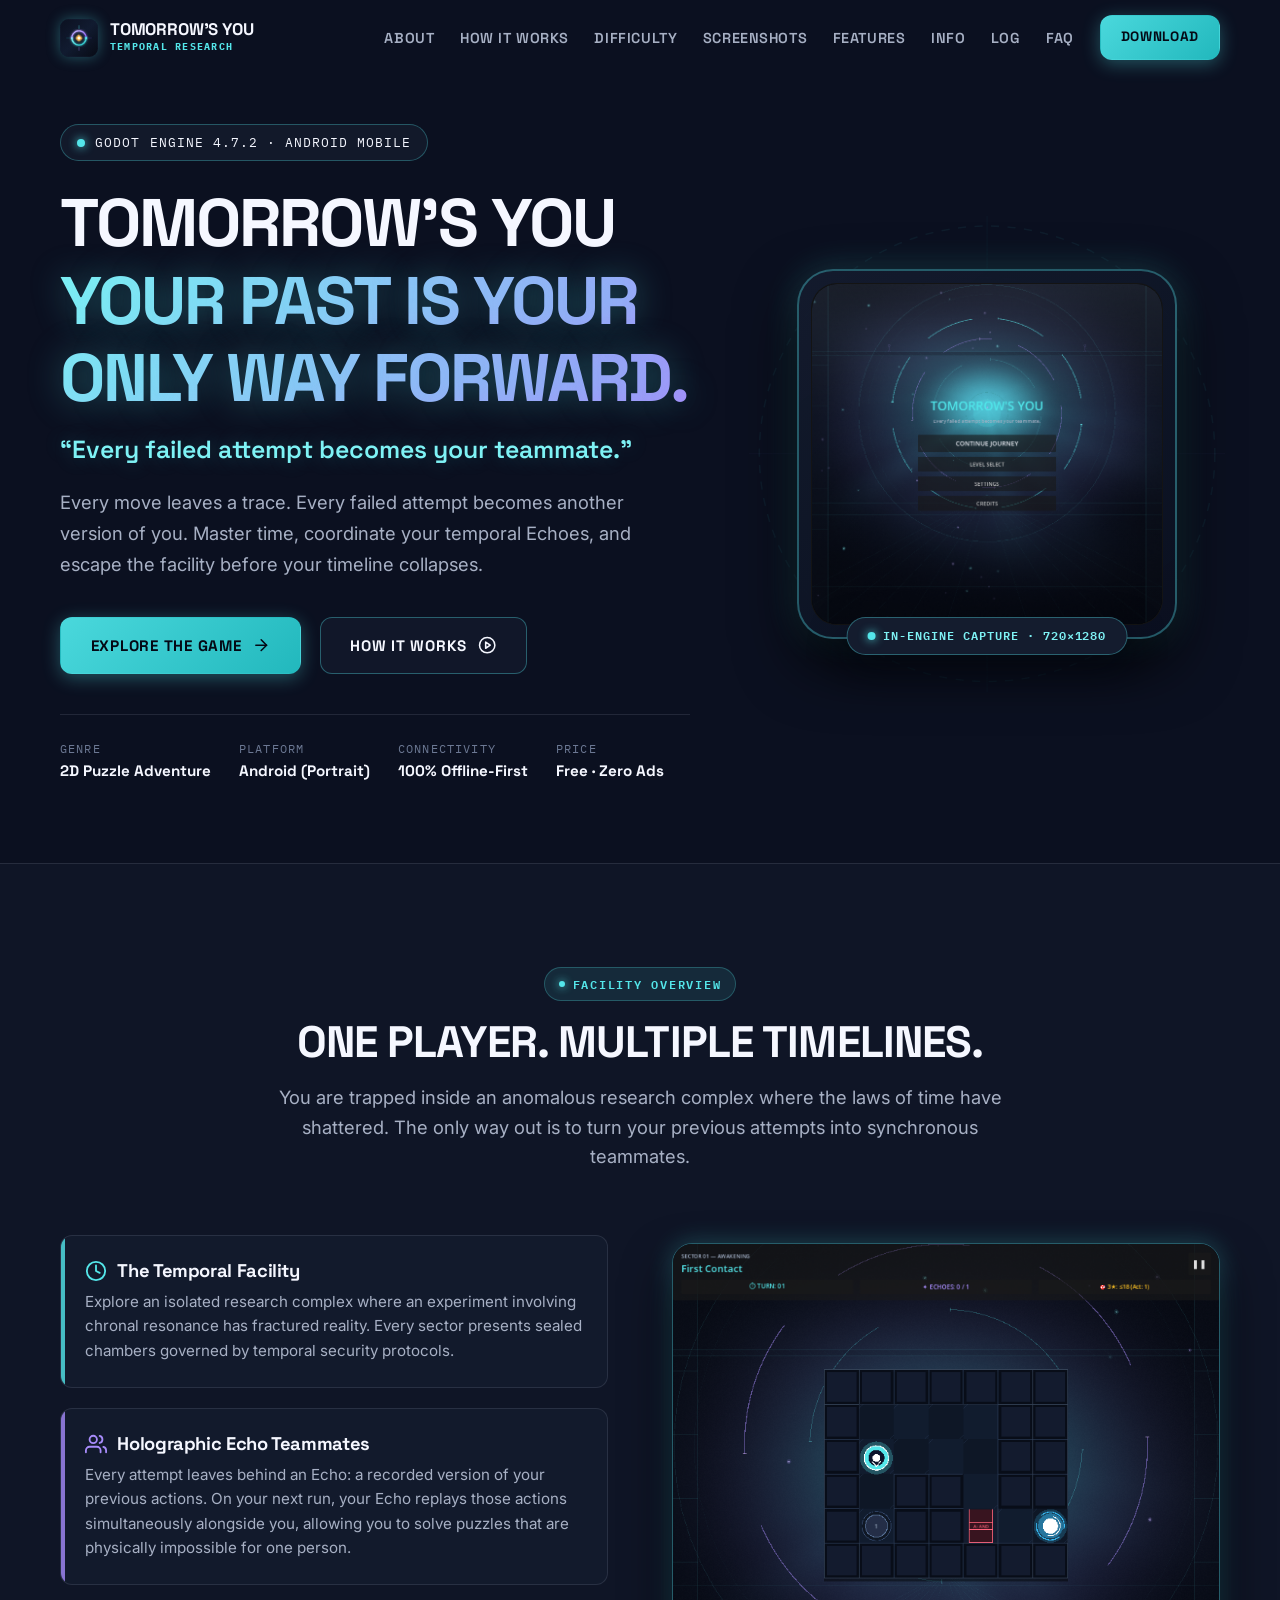
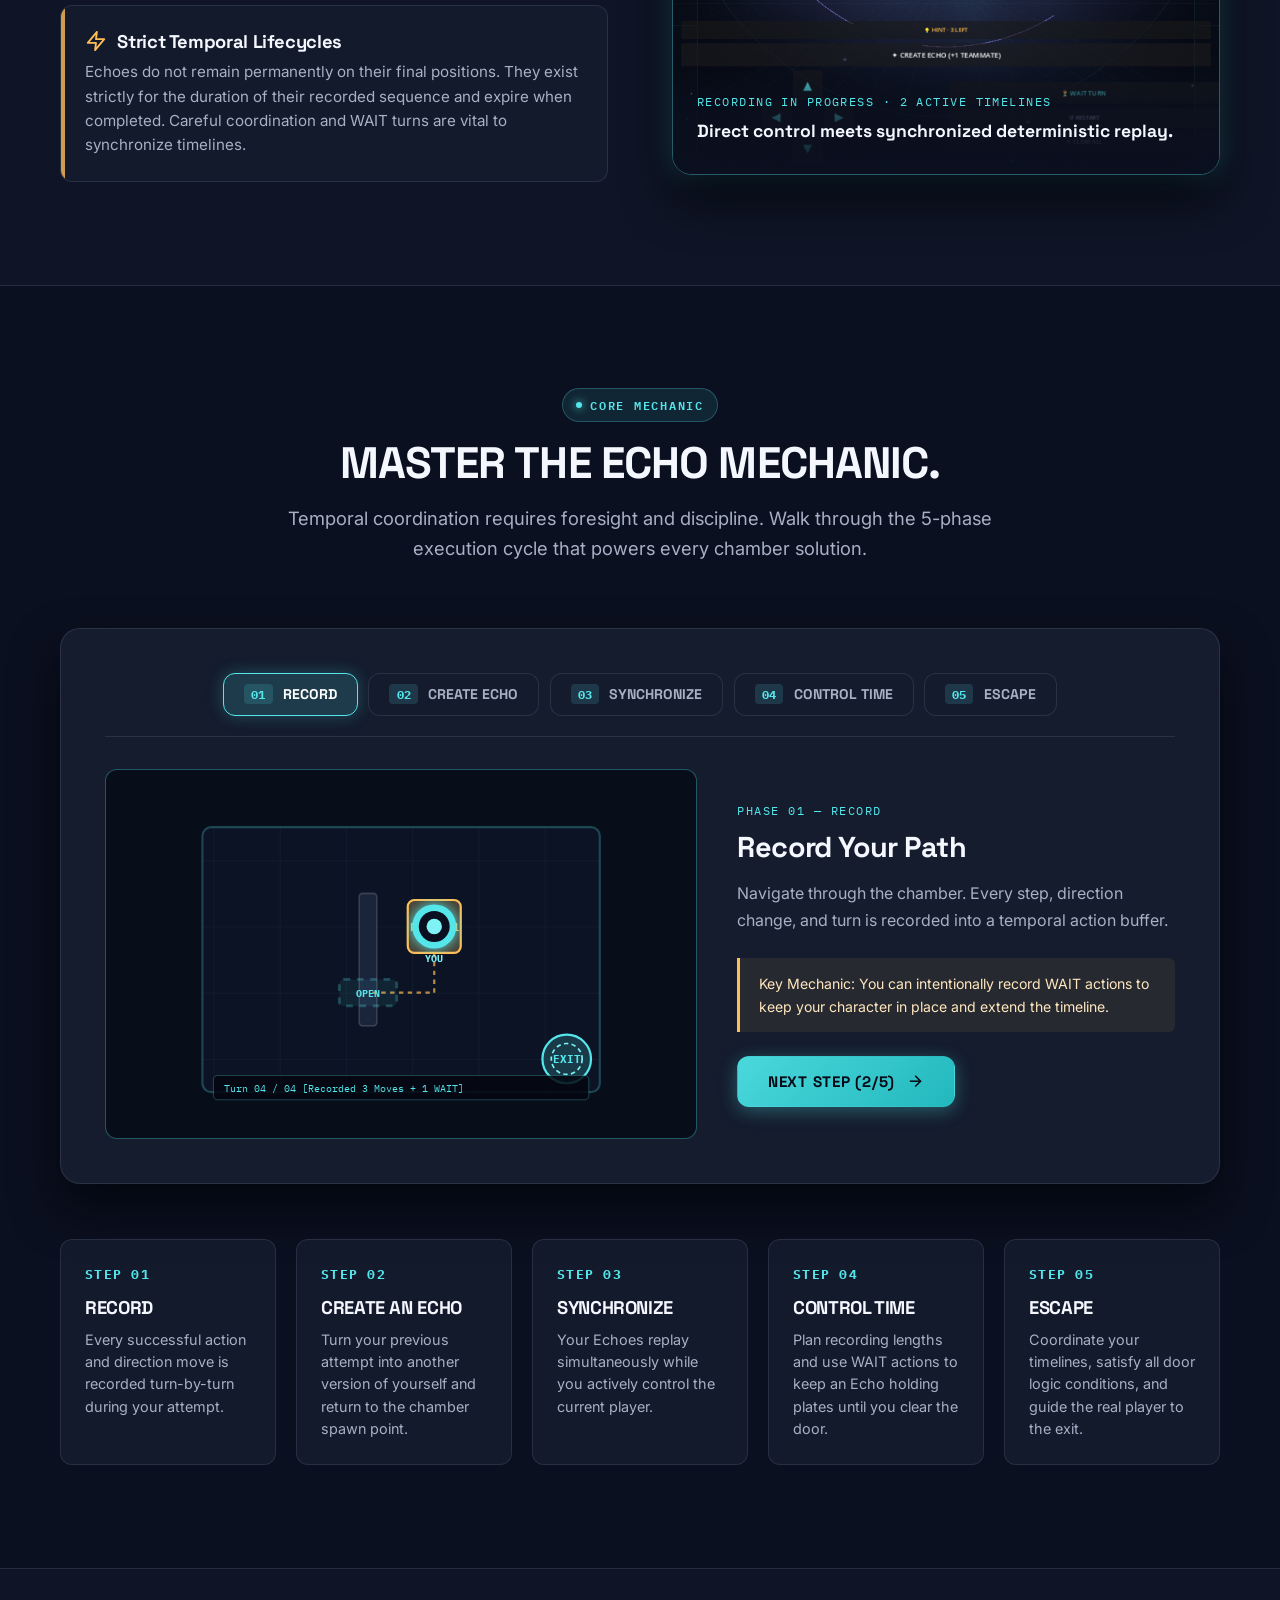
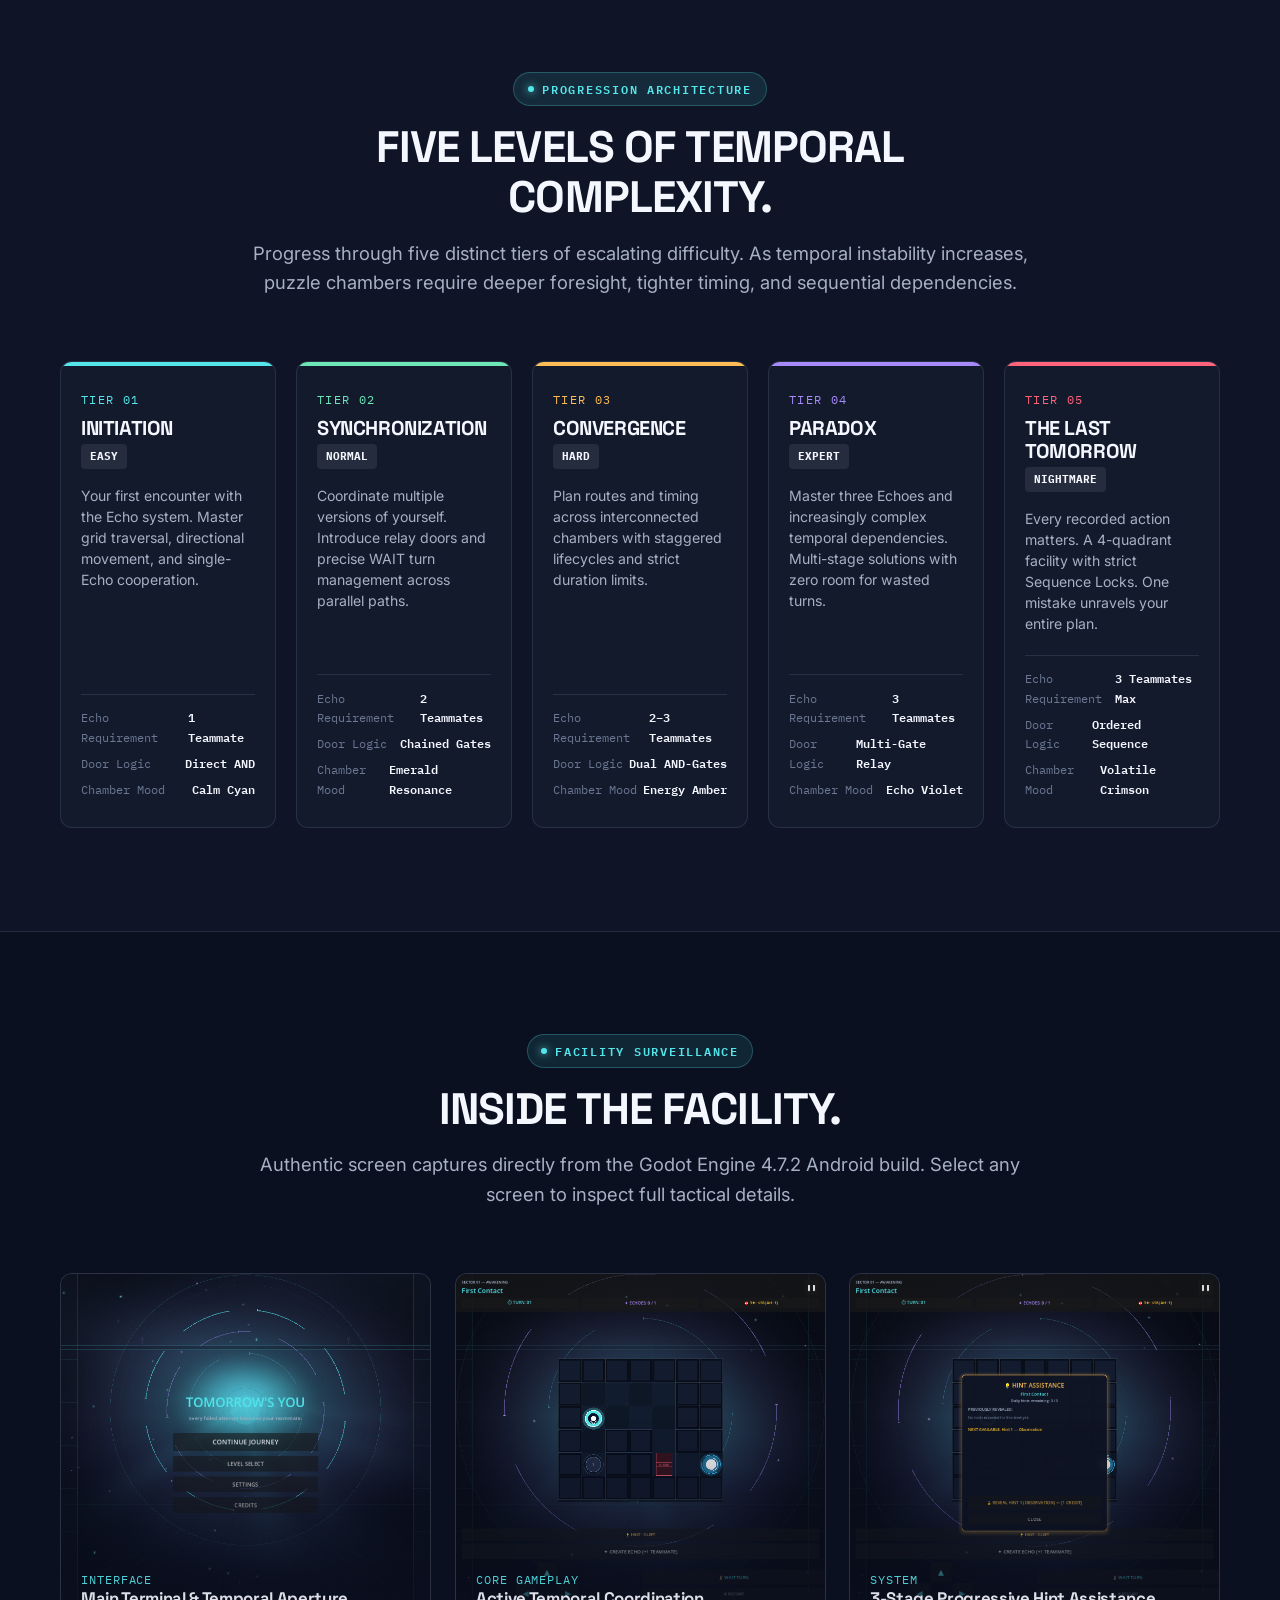
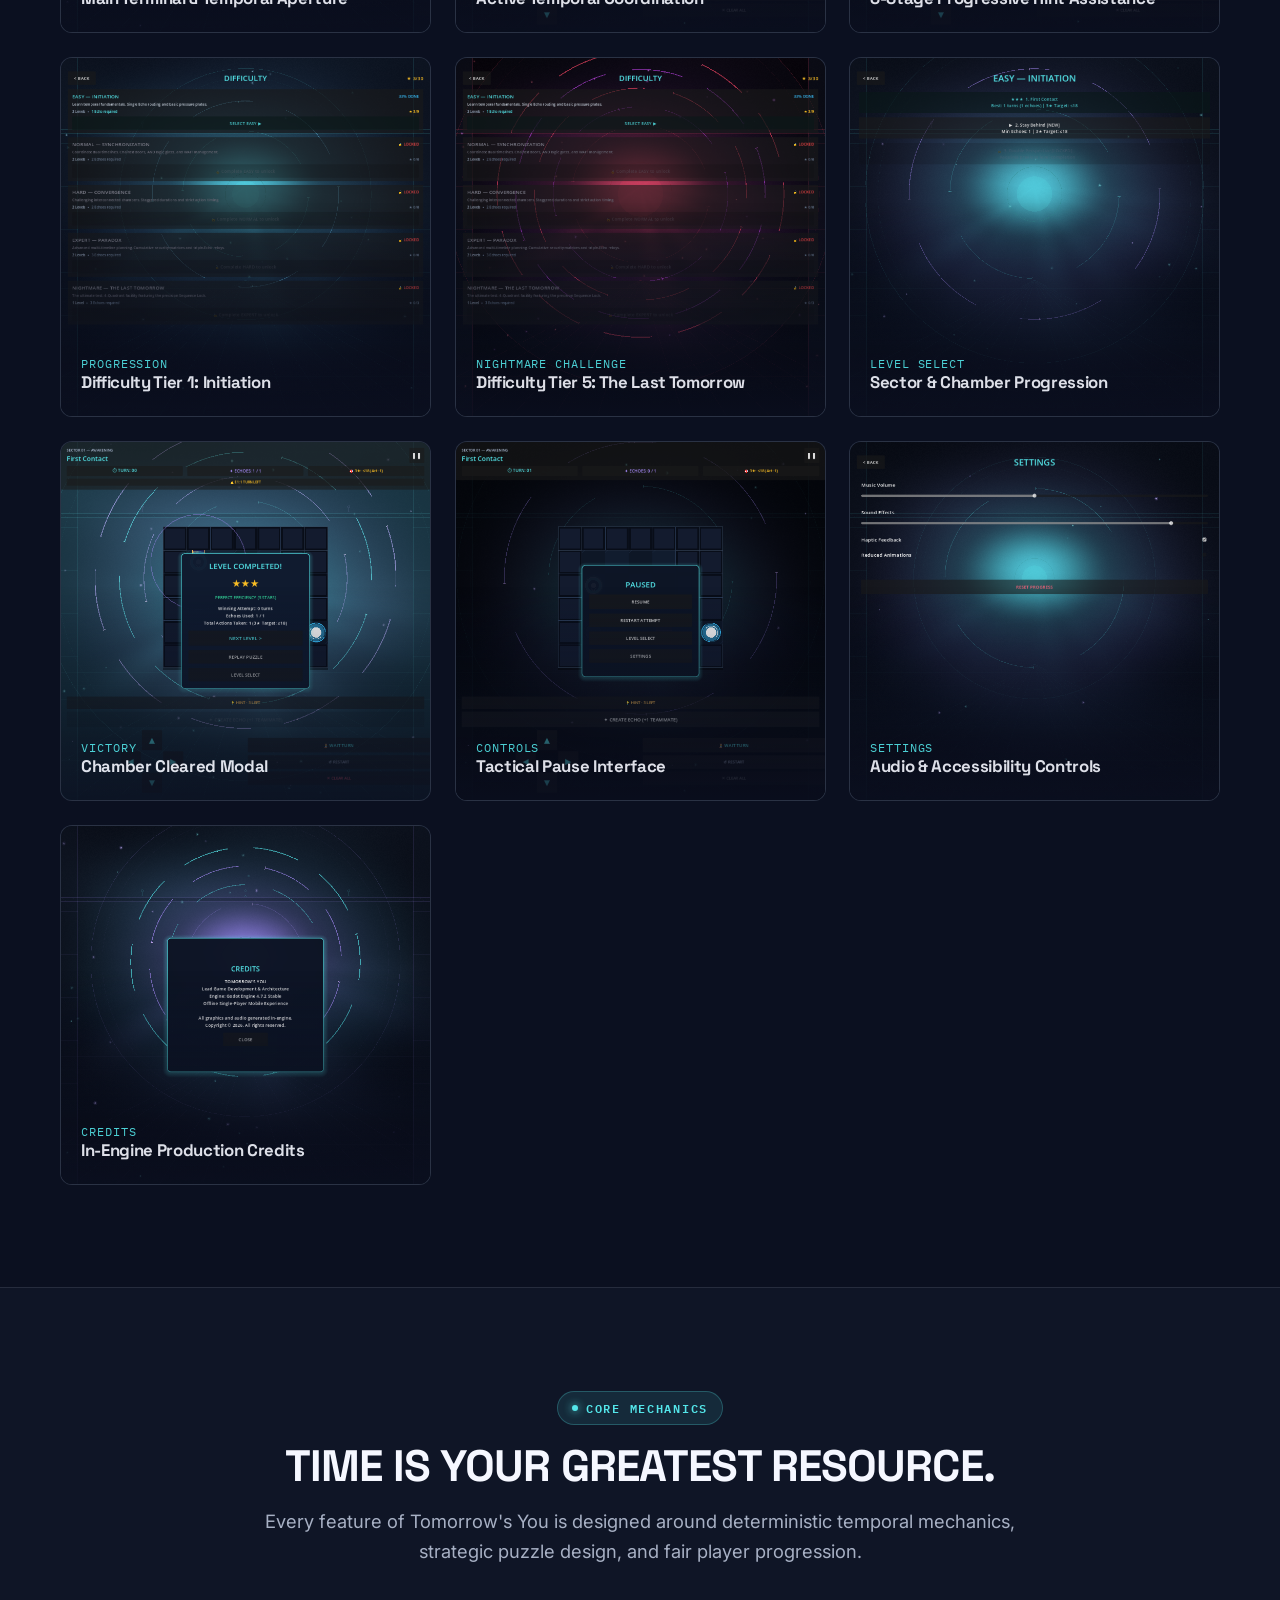
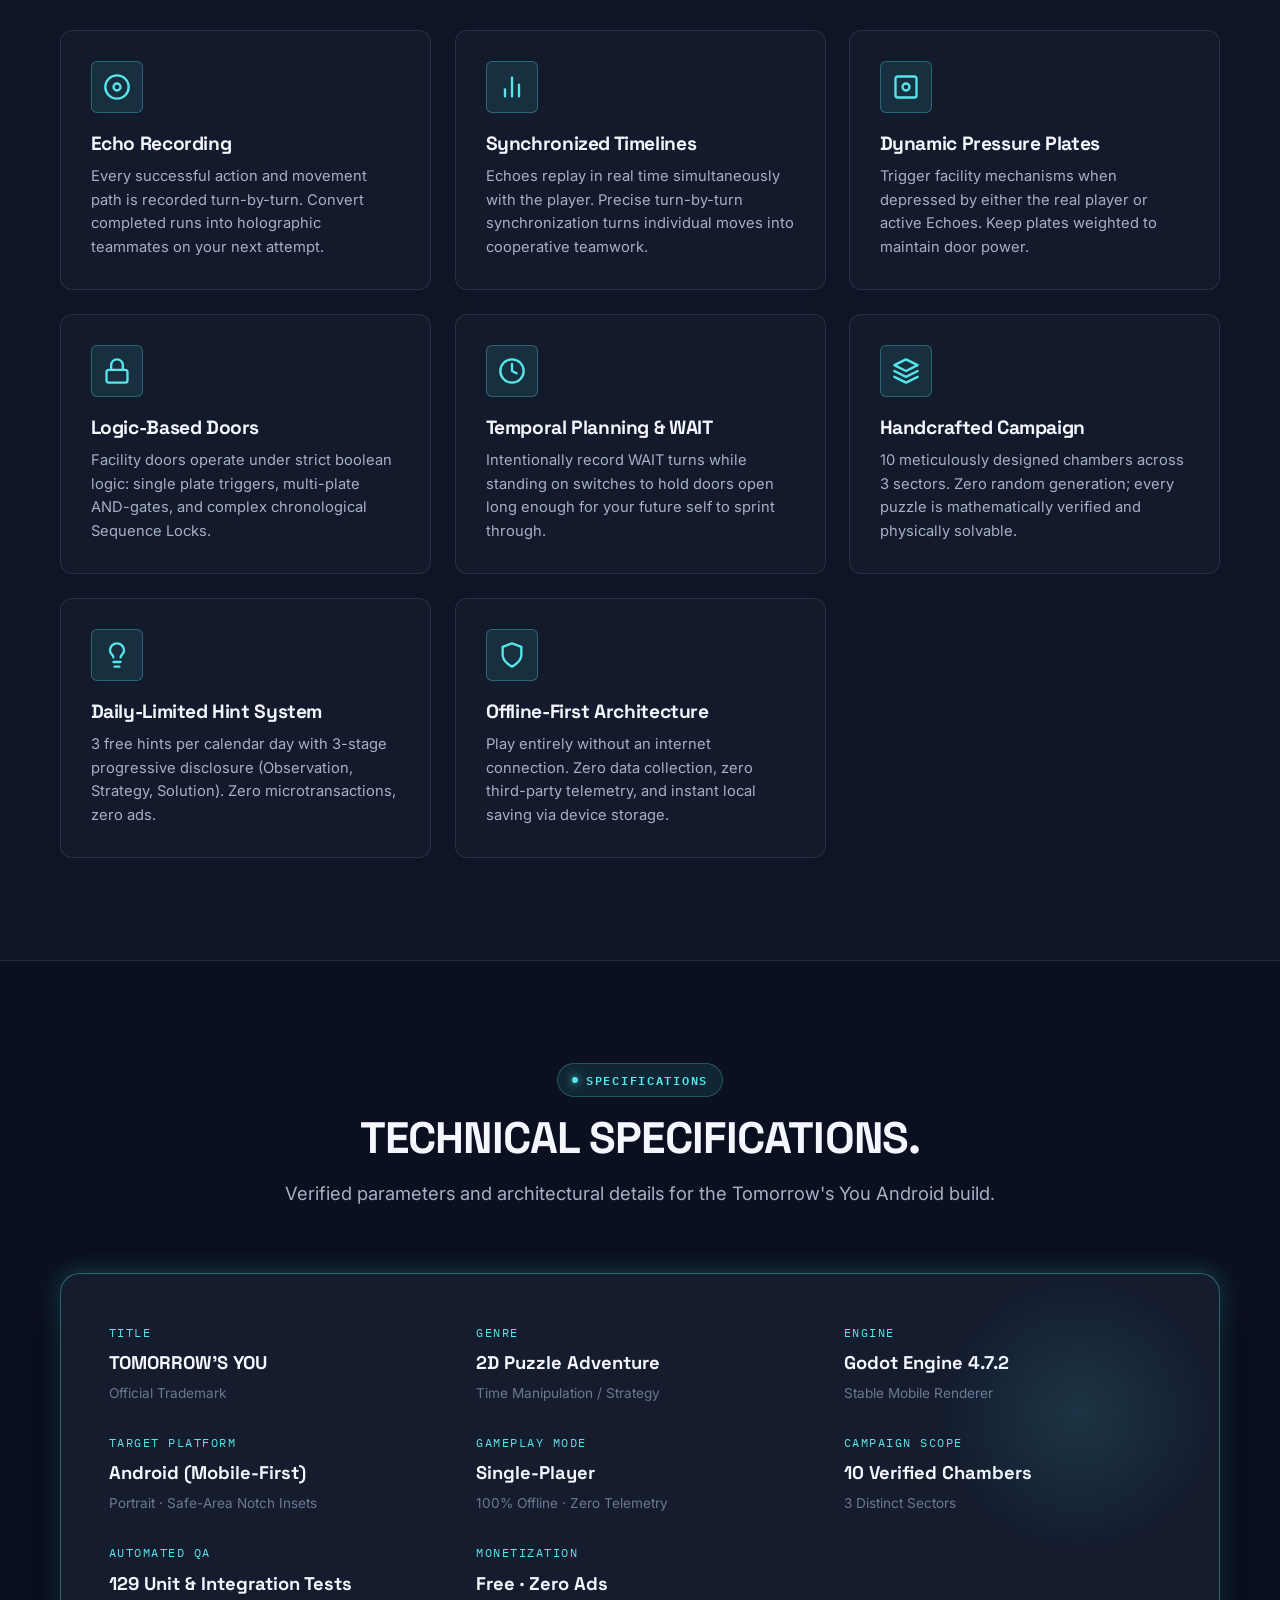
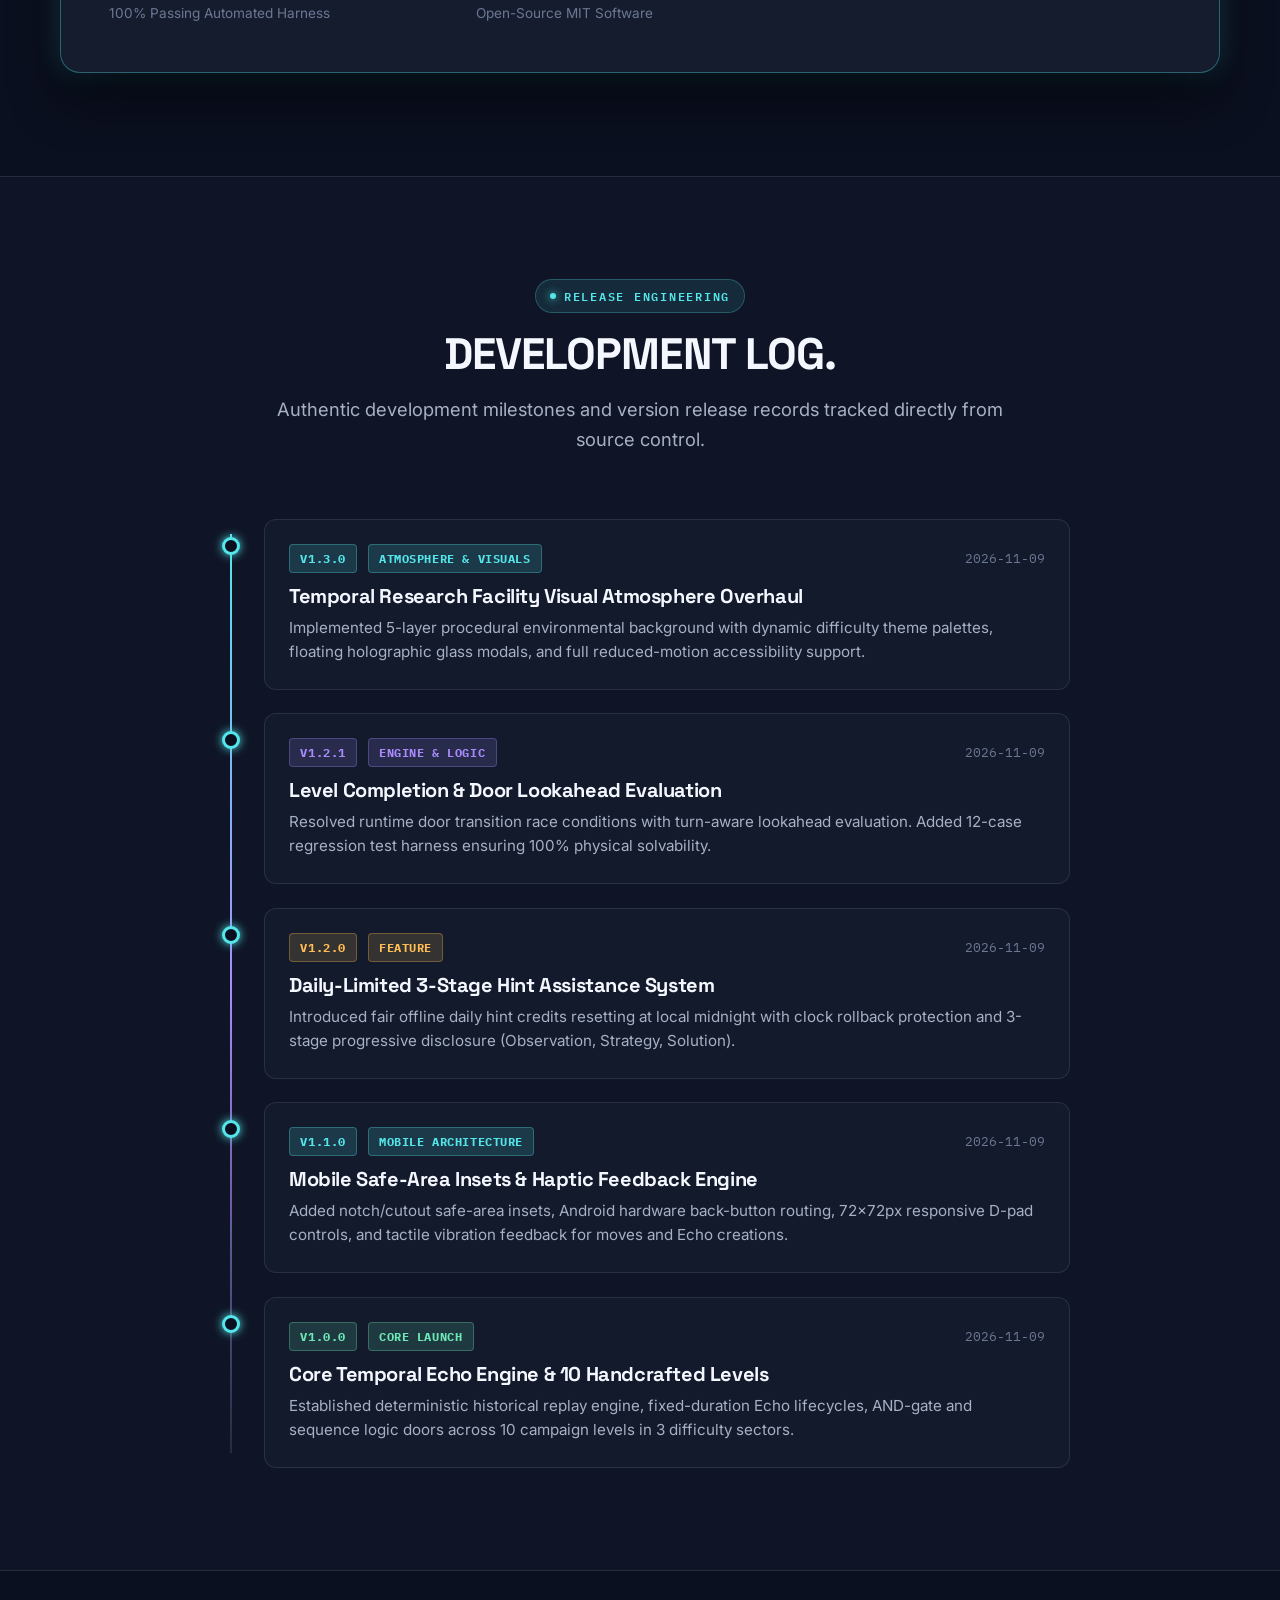
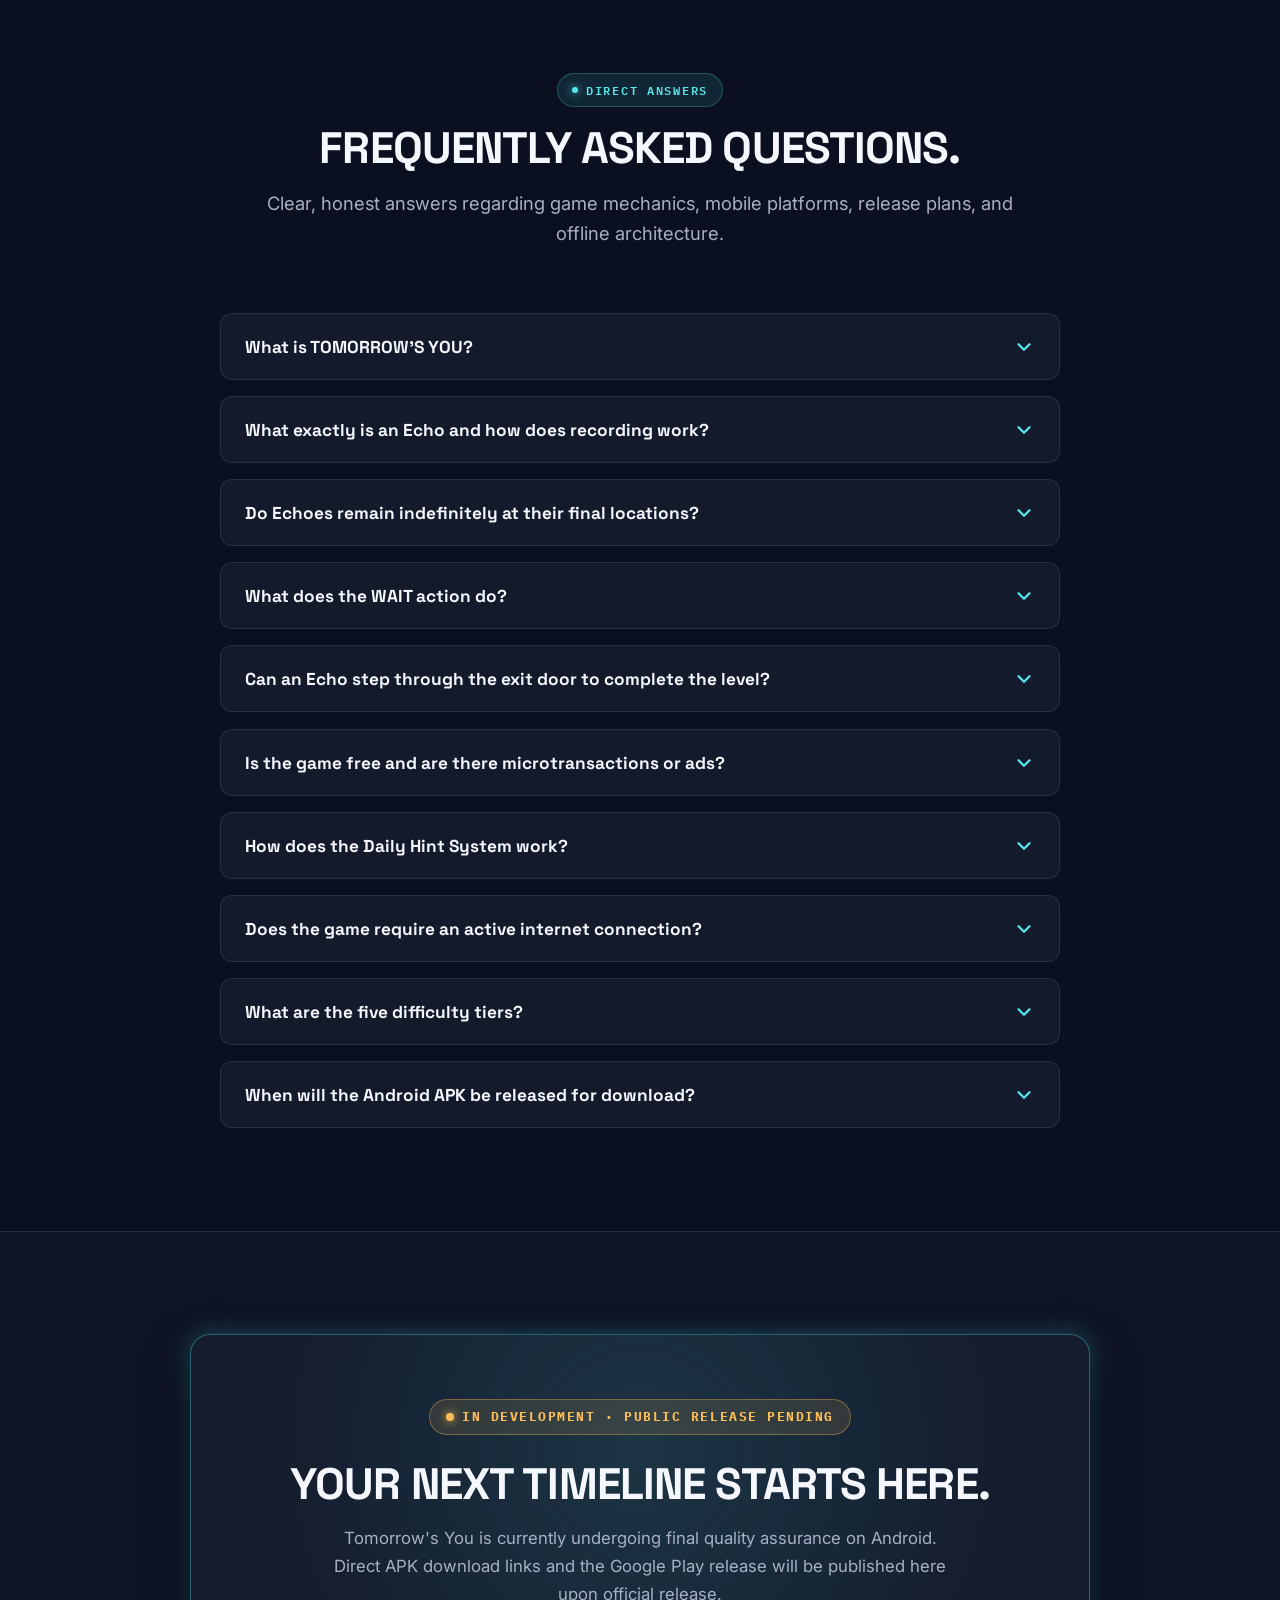
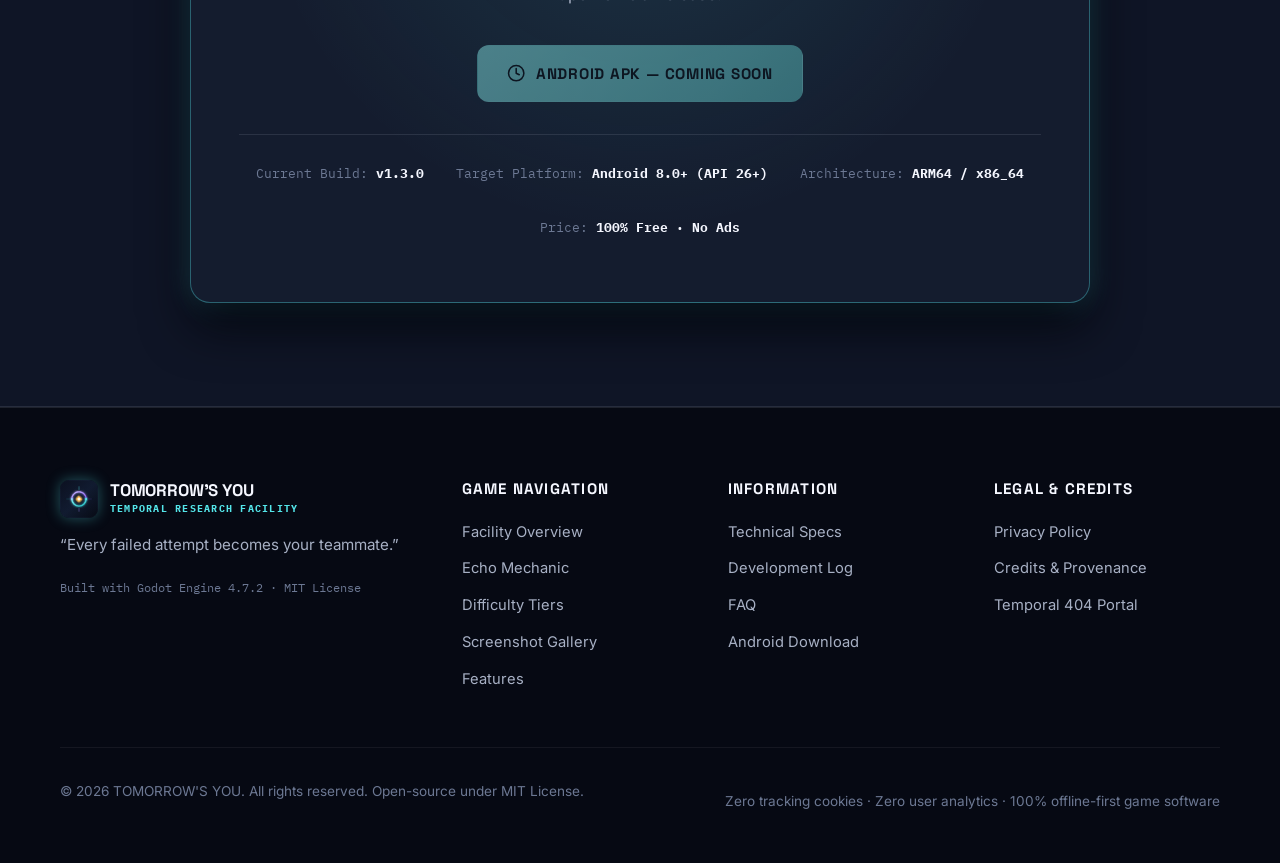
==== index.html @ b1f72b82 "feat: initial release of official Tomorrow's You game website" ====
<!DOCTYPE html>
<html lang="en">
<head>
  <meta charset="UTF-8" />
  <meta name="viewport" content="width=device-width, initial-scale=1.0, viewport-fit=cover" />
  
  <title>TOMORROW'S YOU — Official Indie Mobile Puzzle Game</title>
  <meta name="description" content="Official website for TOMORROW'S YOU, a 2D temporal puzzle adventure for Android made with Godot Engine 4.7.2. Every failed attempt becomes your teammate." />
  <meta name="keywords" content="Tomorrow's You, indie game, puzzle game, time manipulation, temporal echoes, Godot Engine, Android puzzle game, offline mobile game" />
  <meta name="theme-color" content="#0B1020" />
  <link rel="canonical" href="https://tomorrowsyou.example.com/" />

  <!-- Open Graph / Facebook -->
  <meta property="og:type" content="website" />
  <meta property="og:url" content="https://tomorrowsyou.example.com/" />
  <meta property="og:title" content="TOMORROW'S YOU — Official Game Website" />
  <meta property="og:description" content="Every failed attempt becomes your teammate. Coordinate your temporal Echoes to solve intricate research facility puzzles." />
  <meta property="og:image" content="https://tomorrowsyou.example.com/assets/images/branding/icon_512x512.png" />

  <!-- Twitter -->
  <meta name="twitter:card" content="summary_large_image" />
  <meta name="twitter:title" content="TOMORROW'S YOU — Official Game Website" />
  <meta name="twitter:description" content="Every failed attempt becomes your teammate. Coordinate your temporal Echoes to solve intricate research facility puzzles." />
  <meta name="twitter:image" content="https://tomorrowsyou.example.com/assets/images/branding/icon_512x512.png" />

  <!-- Favicon -->
  <link rel="icon" type="image/svg+xml" href="favicon.svg" />
  <link rel="apple-touch-icon" href="assets/images/branding/icon_192x192.png" />

  <!-- Google Fonts Preconnect & Stylesheets -->
  <link rel="preconnect" href="https://fonts.googleapis.com" />
  <link rel="preconnect" href="https://fonts.gstatic.com" crossorigin />
  <link href="https://fonts.googleapis.com/css2?family=IBM+Plex+Mono:wght@400;500;600;700&family=Inter:wght@400;500;600;700&family=Space+Grotesk:wght@500;600;700;800&display=swap" rel="stylesheet" />

  <!-- Stylesheets -->
  <link rel="stylesheet" href="css/style.css" />
  <link rel="stylesheet" href="css/animations.css" />
  <link rel="stylesheet" href="css/responsive.css" />
</head>
<body>

  <!-- Ambient Research Facility Background Atmosphere -->
  <div class="facility-backdrop" aria-hidden="true">
    <div class="facility-backdrop__gradient"></div>
    <div class="facility-backdrop__grid"></div>
    <canvas id="facilityCanvas" class="facility-backdrop__canvas"></canvas>
  </div>

  <!-- Header & Navigation -->
  <header class="site-header" id="siteHeader">
    <div class="container nav-container">
      <a href="#hero" class="brand-link" aria-label="Tomorrow's You Home">
        <div class="brand-logo">
          <img src="assets/images/branding/icon.svg" alt="Tomorrow's You temporal icon" width="38" height="38" />
        </div>
        <div class="brand-text">
          <span class="brand-text__title">TOMORROW'S YOU</span>
          <span class="brand-text__sub">TEMPORAL RESEARCH</span>
        </div>
      </a>

      <button class="nav-toggle" id="navToggle" type="button" aria-label="Toggle navigation menu" aria-expanded="false" aria-controls="navMenu">
        <svg viewBox="0 0 24 24" fill="none" stroke="currentColor" stroke-width="2" stroke-linecap="round" stroke-linejoin="round" aria-hidden="true">
          <line x1="3" y1="12" x2="21" y2="12"></line>
          <line x1="3" y1="6" x2="21" y2="6"></line>
          <line x1="3" y1="18" x2="21" y2="18"></line>
        </svg>
      </button>

      <div class="nav-backdrop" id="navBackdrop" aria-hidden="true"></div>

      <nav>
        <ul class="nav-menu" id="navMenu">
          <li><a href="#about" class="nav-link">About</a></li>
          <li><a href="#how-it-works" class="nav-link">How It Works</a></li>
          <li><a href="#difficulty" class="nav-link">Difficulty</a></li>
          <li><a href="#gallery" class="nav-link">Screenshots</a></li>
          <li><a href="#features" class="nav-link">Features</a></li>
          <li><a href="#specs" class="nav-link">Info</a></li>
          <li><a href="#updates" class="nav-link">Log</a></li>
          <li><a href="#faq" class="nav-link">FAQ</a></li>
          <li><a href="#download" class="btn btn--primary nav-cta">Download</a></li>
        </ul>
      </nav>
    </div>
  </header>

  <main id="mainContent">

    <!-- ======================================================================
         SECTION 1: CINEMATIC HERO
         ====================================================================== -->
    <section class="hero-section" id="hero">
      <div class="container hero-grid">
        <div class="hero-content reveal">
          <div class="hero-badge">
            <span class="hero-badge__dot"></span>
            <span class="hero-badge__text">Godot Engine 4.7.2 · Android Mobile</span>
          </div>

          <h1 class="hero-title">
            TOMORROW'S YOU
            <span class="hero-title__highlight">YOUR PAST IS YOUR ONLY WAY FORWARD.</span>
          </h1>

          <p class="hero-tagline">“Every failed attempt becomes your teammate.”</p>

          <p class="hero-description">
            Every move leaves a trace. Every failed attempt becomes another version of you. Master time, coordinate your temporal Echoes, and escape the facility before your timeline collapses.
          </p>

          <div class="hero-actions">
            <a href="#about" class="btn btn--primary">
              <span>EXPLORE THE GAME</span>
              <svg width="18" height="18" viewBox="0 0 24 24" fill="none" stroke="currentColor" stroke-width="2" stroke-linecap="round" stroke-linejoin="round" aria-hidden="true">
                <line x1="5" y1="12" x2="19" y2="12"></line>
                <polyline points="12 5 19 12 12 19"></polyline>
              </svg>
            </a>
            <a href="#how-it-works" class="btn btn--secondary">
              <span>HOW IT WORKS</span>
              <svg width="18" height="18" viewBox="0 0 24 24" fill="none" stroke="currentColor" stroke-width="2" stroke-linecap="round" stroke-linejoin="round" aria-hidden="true">
                <circle cx="12" cy="12" r="10"></circle>
                <polygon points="10 8 16 12 10 16 10 8"></polygon>
              </svg>
            </a>
          </div>

          <div class="hero-spec-strip">
            <div class="hero-spec-item">
              <span class="hero-spec-label">Genre</span>
              <span class="hero-spec-value">2D Puzzle Adventure</span>
            </div>
            <div class="hero-spec-item">
              <span class="hero-spec-label">Platform</span>
              <span class="hero-spec-value">Android (Portrait)</span>
            </div>
            <div class="hero-spec-item">
              <span class="hero-spec-label">Connectivity</span>
              <span class="hero-spec-value">100% Offline-First</span>
            </div>
            <div class="hero-spec-item">
              <span class="hero-spec-label">Price</span>
              <span class="hero-spec-value">Free · Zero Ads</span>
            </div>
          </div>
        </div>

        <div class="hero-visual reveal delay-2">
          <!-- Concentric Temporal Rings SVG -->
          <svg class="hero-visual__rings" viewBox="0 0 500 500" fill="none" aria-hidden="true">
            <circle cx="250" cy="250" r="220" stroke="rgba(84, 230, 234, 0.12)" stroke-width="1.5" stroke-dasharray="8 8"></circle>
            <circle cx="250" cy="250" r="170" stroke="rgba(167, 139, 250, 0.15)" stroke-width="2" stroke-dasharray="14 10"></circle>
            <circle cx="250" cy="250" r="120" stroke="rgba(84, 230, 234, 0.2)" stroke-width="1.5"></circle>
            <line x1="250" y1="20" x2="250" y2="480" stroke="rgba(84, 230, 234, 0.08)" stroke-width="1"></line>
            <line x1="20" y1="250" x2="480" y2="250" stroke="rgba(167, 139, 250, 0.08)" stroke-width="1"></line>
          </svg>

          <!-- Device Mockup displaying genuine game capture -->
          <div class="hero-device-wrapper floating-element">
            <div class="hero-device-screen">
              <img src="assets/images/screenshots/01_main_menu.png" alt="Tomorrow's You in-game title screen showing atmospheric facility aperture" width="720" height="699" />
            </div>
            <div class="hero-device-badge">
              <span class="hero-badge__dot"></span>
              <span class="hero-device-badge__text">IN-ENGINE CAPTURE · 720×1280</span>
            </div>
          </div>
        </div>
      </div>
    </section>

    <!-- ======================================================================
         SECTION 2: ABOUT THE GAME
         ====================================================================== -->
    <section class="section section--alt" id="about">
      <div class="container">
        <header class="section-header reveal">
          <span class="section-tag">Facility Overview</span>
          <h2>ONE PLAYER. MULTIPLE TIMELINES.</h2>
          <p class="section-subtitle">
            You are trapped inside an anomalous research complex where the laws of time have shattered. The only way out is to turn your previous attempts into synchronous teammates.
          </p>
        </header>

        <div class="about-grid">
          <div class="about-card-stack reveal">
            <article class="facility-card" style="--card-accent: var(--color-player-cyan);">
              <h3 class="facility-card__title">
                <svg width="22" height="22" viewBox="0 0 24 24" fill="none" stroke="currentColor" stroke-width="2" stroke-linecap="round" stroke-linejoin="round" aria-hidden="true">
                  <circle cx="12" cy="12" r="10"></circle>
                  <polyline points="12 6 12 12 16 14"></polyline>
                </svg>
                The Temporal Facility
              </h3>
              <p class="facility-card__text">
                Explore an isolated research complex where an experiment involving chronal resonance has fractured reality. Every sector presents sealed chambers governed by temporal security protocols.
              </p>
            </article>

            <article class="facility-card" style="--card-accent: var(--color-echo-violet);">
              <h3 class="facility-card__title">
                <svg width="22" height="22" viewBox="0 0 24 24" fill="none" stroke="currentColor" stroke-width="2" stroke-linecap="round" stroke-linejoin="round" aria-hidden="true">
                  <path d="M17 21v-2a4 4 0 0 0-4-4H5a4 4 0 0 0-4 4v2"></path>
                  <circle cx="9" cy="7" r="4"></circle>
                  <path d="M23 21v-2a4 4 0 0 0-3-3.87"></path>
                  <path d="M16 3.13a4 4 0 0 1 0 7.75"></path>
                </svg>
                Holographic Echo Teammates
              </h3>
              <p class="facility-card__text">
                Every attempt leaves behind an Echo: a recorded version of your previous actions. On your next run, your Echo replays those actions simultaneously alongside you, allowing you to solve puzzles that are physically impossible for one person.
              </p>
            </article>

            <article class="facility-card" style="--card-accent: var(--color-energy-amber);">
              <h3 class="facility-card__title">
                <svg width="22" height="22" viewBox="0 0 24 24" fill="none" stroke="currentColor" stroke-width="2" stroke-linecap="round" stroke-linejoin="round" aria-hidden="true">
                  <polygon points="13 2 3 14 12 14 11 22 21 10 12 10 13 2"></polygon>
                </svg>
                Strict Temporal Lifecycles
              </h3>
              <p class="facility-card__text">
                Echoes do not remain permanently on their final positions. They exist strictly for the duration of their recorded sequence and expire when completed. Careful coordination and WAIT turns are vital to synchronize timelines.
              </p>
            </article>
          </div>

          <div class="about-visual reveal delay-2">
            <div class="about-visual__frame">
              <img src="assets/images/screenshots/07_gameplay_playing.png" alt="In-game screenshot of Tomorrow's You showing player coordinating with violet Echo on pressure plate" width="720" height="699" />
              <div class="about-visual__overlay">
                <div class="about-visual__status">RECORDING IN PROGRESS · 2 ACTIVE TIMELINES</div>
                <div class="about-visual__caption">Direct control meets synchronized deterministic replay.</div>
              </div>
            </div>
          </div>
        </div>
      </div>
    </section>

    <!-- ======================================================================
         SECTION 3: HOW IT WORKS — INTERACTIVE MECHANIC EXPLORER
         ====================================================================== -->
    <section class="section" id="how-it-works">
      <div class="container">
        <header class="section-header reveal">
          <span class="section-tag">Core Mechanic</span>
          <h2>MASTER THE ECHO MECHANIC.</h2>
          <p class="section-subtitle">
            Temporal coordination requires foresight and discipline. Walk through the 5-phase execution cycle that powers every chamber solution.
          </p>
        </header>

        <!-- Interactive SVG Chamber Simulator -->
        <div class="mechanic-visualizer reveal" id="mechanicVisualizer">
          <div class="mechanic-nav" role="tablist" aria-label="Echo mechanic phases">
            <button class="mechanic-step-btn active" type="button" role="tab" aria-selected="true" data-step="0">
              <span class="mechanic-step-btn__num">01</span> RECORD
            </button>
            <button class="mechanic-step-btn" type="button" role="tab" aria-selected="false" data-step="1">
              <span class="mechanic-step-btn__num">02</span> CREATE ECHO
            </button>
            <button class="mechanic-step-btn" type="button" role="tab" aria-selected="false" data-step="2">
              <span class="mechanic-step-btn__num">03</span> SYNCHRONIZE
            </button>
            <button class="mechanic-step-btn" type="button" role="tab" aria-selected="false" data-step="3">
              <span class="mechanic-step-btn__num">04</span> CONTROL TIME
            </button>
            <button class="mechanic-step-btn" type="button" role="tab" aria-selected="false" data-step="4">
              <span class="mechanic-step-btn__num">05</span> ESCAPE
            </button>
          </div>

          <div class="mechanic-stage">
            <div class="mechanic-canvas-box">
              <svg id="mechanicBoardSvg" class="mechanic-board" viewBox="0 0 460 290" role="img" aria-label="Interactive visual diagram of the Echo puzzle mechanic"></svg>
            </div>

            <div class="mechanic-info">
              <span class="mechanic-info__badge" id="mechanicBadge">PHASE 01 — RECORD</span>
              <h3 class="mechanic-info__title" id="mechanicTitle">Record Your Path</h3>
              <p class="mechanic-info__desc" id="mechanicDesc">
                Navigate through the chamber. Every step, direction change, and turn is recorded into a temporal action buffer.
              </p>
              <div class="mechanic-info__rule" id="mechanicRule">
                Key Mechanic: You can intentionally record WAIT actions to keep your character in place and extend the timeline.
              </div>
              <div class="mechanic-controls">
                <button class="btn btn--primary" id="mechanicNextBtn" type="button">
                  <span>NEXT STEP (2/5)</span>
                  <svg width="18" height="18" viewBox="0 0 24 24" fill="none" stroke="currentColor" stroke-width="2"><path d="M5 12h14"/><path d="m12 5 7 7-7 7"/></svg>
                </button>
              </div>
            </div>
          </div>
        </div>

        <!-- 5 Visual Summary Cards -->
        <div class="steps-grid">
          <article class="step-card reveal delay-1">
            <span class="step-card__num">STEP 01</span>
            <h3 class="step-card__title">RECORD</h3>
            <p class="step-card__text">
              Every successful action and direction move is recorded turn-by-turn during your attempt.
            </p>
          </article>

          <article class="step-card reveal delay-2">
            <span class="step-card__num">STEP 02</span>
            <h3 class="step-card__title">CREATE AN ECHO</h3>
            <p class="step-card__text">
              Turn your previous attempt into another version of yourself and return to the chamber spawn point.
            </p>
          </article>

          <article class="step-card reveal delay-3">
            <span class="step-card__num">STEP 03</span>
            <h3 class="step-card__title">SYNCHRONIZE</h3>
            <p class="step-card__text">
              Your Echoes replay simultaneously while you actively control the current player.
            </p>
          </article>

          <article class="step-card reveal delay-4">
            <span class="step-card__num">STEP 04</span>
            <h3 class="step-card__title">CONTROL TIME</h3>
            <p class="step-card__text">
              Plan recording lengths and use WAIT actions to keep an Echo holding plates until you clear the door.
            </p>
          </article>

          <article class="step-card reveal delay-5">
            <span class="step-card__num">STEP 05</span>
            <h3 class="step-card__title">ESCAPE</h3>
            <p class="step-card__text">
              Coordinate your timelines, satisfy all door logic conditions, and guide the real player to the exit.
            </p>
          </article>
        </div>
      </div>
    </section>

    <!-- ======================================================================
         SECTION 4: DIFFICULTY SYSTEM
         ====================================================================== -->
    <section class="section section--alt" id="difficulty">
      <div class="container">
        <header class="section-header reveal">
          <span class="section-tag">Progression Architecture</span>
          <h2>FIVE LEVELS OF TEMPORAL COMPLEXITY.</h2>
          <p class="section-subtitle">
            Progress through five distinct tiers of escalating difficulty. As temporal instability increases, puzzle chambers require deeper foresight, tighter timing, and sequential dependencies.
          </p>
        </header>

        <div class="difficulty-grid">
          <!-- Tier 1 -->
          <article class="diff-card diff-card--1 reveal delay-1">
            <span class="diff-card__tier">TIER 01</span>
            <h3 class="diff-card__title">INITIATION</h3>
            <span class="diff-card__badge">EASY</span>
            <p class="diff-card__desc">
              Your first encounter with the Echo system. Master grid traversal, directional movement, and single-Echo cooperation.
            </p>
            <div class="diff-card__specs">
              <div class="diff-spec-item"><span>Echo Requirement</span><span>1 Teammate</span></div>
              <div class="diff-spec-item"><span>Door Logic</span><span>Direct AND</span></div>
              <div class="diff-spec-item"><span>Chamber Mood</span><span>Calm Cyan</span></div>
            </div>
          </article>

          <!-- Tier 2 -->
          <article class="diff-card diff-card--2 reveal delay-2">
            <span class="diff-card__tier">TIER 02</span>
            <h3 class="diff-card__title">SYNCHRONIZATION</h3>
            <span class="diff-card__badge">NORMAL</span>
            <p class="diff-card__desc">
              Coordinate multiple versions of yourself. Introduce relay doors and precise WAIT turn management across parallel paths.
            </p>
            <div class="diff-card__specs">
              <div class="diff-spec-item"><span>Echo Requirement</span><span>2 Teammates</span></div>
              <div class="diff-spec-item"><span>Door Logic</span><span>Chained Gates</span></div>
              <div class="diff-spec-item"><span>Chamber Mood</span><span>Emerald Resonance</span></div>
            </div>
          </article>

          <!-- Tier 3 -->
          <article class="diff-card diff-card--3 reveal delay-3">
            <span class="diff-card__tier">TIER 03</span>
            <h3 class="diff-card__title">CONVERGENCE</h3>
            <span class="diff-card__badge">HARD</span>
            <p class="diff-card__desc">
              Plan routes and timing across interconnected chambers with staggered lifecycles and strict duration limits.
            </p>
            <div class="diff-card__specs">
              <div class="diff-spec-item"><span>Echo Requirement</span><span>2–3 Teammates</span></div>
              <div class="diff-spec-item"><span>Door Logic</span><span>Dual AND-Gates</span></div>
              <div class="diff-spec-item"><span>Chamber Mood</span><span>Energy Amber</span></div>
            </div>
          </article>

          <!-- Tier 4 -->
          <article class="diff-card diff-card--4 reveal delay-4">
            <span class="diff-card__tier">TIER 04</span>
            <h3 class="diff-card__title">PARADOX</h3>
            <span class="diff-card__badge">EXPERT</span>
            <p class="diff-card__desc">
              Master three Echoes and increasingly complex temporal dependencies. Multi-stage solutions with zero room for wasted turns.
            </p>
            <div class="diff-card__specs">
              <div class="diff-spec-item"><span>Echo Requirement</span><span>3 Teammates</span></div>
              <div class="diff-spec-item"><span>Door Logic</span><span>Multi-Gate Relay</span></div>
              <div class="diff-spec-item"><span>Chamber Mood</span><span>Echo Violet</span></div>
            </div>
          </article>

          <!-- Tier 5 -->
          <article class="diff-card diff-card--5 reveal delay-5">
            <span class="diff-card__tier">TIER 05</span>
            <h3 class="diff-card__title">THE LAST TOMORROW</h3>
            <span class="diff-card__badge">NIGHTMARE</span>
            <p class="diff-card__desc">
              Every recorded action matters. A 4-quadrant facility with strict Sequence Locks. One mistake unravels your entire plan.
            </p>
            <div class="diff-card__specs">
              <div class="diff-spec-item"><span>Echo Requirement</span><span>3 Teammates Max</span></div>
              <div class="diff-spec-item"><span>Door Logic</span><span>Ordered Sequence</span></div>
              <div class="diff-spec-item"><span>Chamber Mood</span><span>Volatile Crimson</span></div>
            </div>
          </article>
        </div>
      </div>
    </section>

    <!-- ======================================================================
         SECTION 5: GAMEPLAY GALLERY
         ====================================================================== -->
    <section class="section" id="gallery">
      <div class="container">
        <header class="section-header reveal">
          <span class="section-tag">Facility Surveillance</span>
          <h2>INSIDE THE FACILITY.</h2>
          <p class="section-subtitle">
            Authentic screen captures directly from the Godot Engine 4.7.2 Android build. Select any screen to inspect full tactical details.
          </p>
        </header>

        <div class="gallery-grid" id="galleryGrid">
          <!-- Populated by js/gallery.js -->
        </div>
      </div>
    </section>

    <!-- Lightbox Modal Component -->
    <div class="lightbox" id="lightbox" role="dialog" aria-modal="true" aria-hidden="true" aria-label="Screenshot lightbox modal">
      <div class="lightbox-content">
        <button class="lightbox-close" id="lightboxClose" type="button" aria-label="Close lightbox">
          <svg width="32" height="32" viewBox="0 0 24 24" fill="none" stroke="currentColor" stroke-width="2.5" stroke-linecap="round" stroke-linejoin="round">
            <line x1="18" y1="6" x2="6" y2="18"></line>
            <line x1="6" y1="6" x2="18" y2="18"></line>
          </svg>
        </button>

        <button class="lightbox-btn lightbox-btn--prev" id="lightboxPrev" type="button" aria-label="Previous screenshot">
          <svg width="24" height="24" viewBox="0 0 24 24" fill="none" stroke="currentColor" stroke-width="2.5" stroke-linecap="round" stroke-linejoin="round">
            <polyline points="15 18 9 12 15 6"></polyline>
          </svg>
        </button>

        <div class="lightbox-image-box">
          <img src="" alt="" class="lightbox-image" id="lightboxImage" />
        </div>

        <button class="lightbox-btn lightbox-btn--next" id="lightboxNext" type="button" aria-label="Next screenshot">
          <svg width="24" height="24" viewBox="0 0 24 24" fill="none" stroke="currentColor" stroke-width="2.5" stroke-linecap="round" stroke-linejoin="round">
            <polyline points="9 18 15 12 9 6"></polyline>
          </svg>
        </button>

        <div class="lightbox-caption-bar">
          <div>
            <div class="lightbox-title" id="lightboxTitle">Screenshot Title</div>
            <p class="lightbox-counter" id="lightboxCaption">Description</p>
          </div>
          <span class="lightbox-counter" id="lightboxCounter">1 / 10</span>
        </div>
      </div>
    </div>

    <!-- ======================================================================
         SECTION 6: GAME FEATURES
         ====================================================================== -->
    <section class="section section--alt" id="features">
      <div class="container">
        <header class="section-header reveal">
          <span class="section-tag">Core Mechanics</span>
          <h2>TIME IS YOUR GREATEST RESOURCE.</h2>
          <p class="section-subtitle">
            Every feature of Tomorrow's You is designed around deterministic temporal mechanics, strategic puzzle design, and fair player progression.
          </p>
        </header>

        <div class="features-grid">
          <!-- Feature 1 -->
          <article class="feature-card reveal delay-1">
            <div class="feature-icon-box">
              <svg width="28" height="28" viewBox="0 0 24 24" fill="none" stroke="currentColor" stroke-width="2" stroke-linecap="round" stroke-linejoin="round">
                <circle cx="12" cy="12" r="10"></circle>
                <circle cx="12" cy="12" r="3"></circle>
              </svg>
            </div>
            <h3 class="feature-title">Echo Recording</h3>
            <p class="feature-desc">
              Every successful action and movement path is recorded turn-by-turn. Convert completed runs into holographic teammates on your next attempt.
            </p>
          </article>

          <!-- Feature 2 -->
          <article class="feature-card reveal delay-2">
            <div class="feature-icon-box">
              <svg width="28" height="28" viewBox="0 0 24 24" fill="none" stroke="currentColor" stroke-width="2" stroke-linecap="round" stroke-linejoin="round">
                <line x1="18" y1="20" x2="18" y2="10"></line>
                <line x1="12" y1="20" x2="12" y2="4"></line>
                <line x1="6" y1="20" x2="6" y2="14"></line>
              </svg>
            </div>
            <h3 class="feature-title">Synchronized Timelines</h3>
            <p class="feature-desc">
              Echoes replay in real time simultaneously with the player. Precise turn-by-turn synchronization turns individual moves into cooperative teamwork.
            </p>
          </article>

          <!-- Feature 3 -->
          <article class="feature-card reveal delay-3">
            <div class="feature-icon-box">
              <svg width="28" height="28" viewBox="0 0 24 24" fill="none" stroke="currentColor" stroke-width="2" stroke-linecap="round" stroke-linejoin="round">
                <rect x="3" y="3" width="18" height="18" rx="2" ry="2"></rect>
                <circle cx="12" cy="12" r="3"></circle>
              </svg>
            </div>
            <h3 class="feature-title">Dynamic Pressure Plates</h3>
            <p class="feature-desc">
              Trigger facility mechanisms when depressed by either the real player or active Echoes. Keep plates weighted to maintain door power.
            </p>
          </article>

          <!-- Feature 4 -->
          <article class="feature-card reveal delay-4">
            <div class="feature-icon-box">
              <svg width="28" height="28" viewBox="0 0 24 24" fill="none" stroke="currentColor" stroke-width="2" stroke-linecap="round" stroke-linejoin="round">
                <rect x="3" y="11" width="18" height="11" rx="2" ry="2"></rect>
                <path d="M7 11V7a5 5 0 0 1 10 0v4"></path>
              </svg>
            </div>
            <h3 class="feature-title">Logic-Based Doors</h3>
            <p class="feature-desc">
              Facility doors operate under strict boolean logic: single plate triggers, multi-plate AND-gates, and complex chronological Sequence Locks.
            </p>
          </article>

          <!-- Feature 5 -->
          <article class="feature-card reveal delay-1">
            <div class="feature-icon-box">
              <svg width="28" height="28" viewBox="0 0 24 24" fill="none" stroke="currentColor" stroke-width="2" stroke-linecap="round" stroke-linejoin="round">
                <circle cx="12" cy="12" r="10"></circle>
                <polyline points="12 6 12 12 16 14"></polyline>
              </svg>
            </div>
            <h3 class="feature-title">Temporal Planning & WAIT</h3>
            <p class="feature-desc">
              Intentionally record WAIT turns while standing on switches to hold doors open long enough for your future self to sprint through.
            </p>
          </article>

          <!-- Feature 6 -->
          <article class="feature-card reveal delay-2">
            <div class="feature-icon-box">
              <svg width="28" height="28" viewBox="0 0 24 24" fill="none" stroke="currentColor" stroke-width="2" stroke-linecap="round" stroke-linejoin="round">
                <polygon points="12 2 2 7 12 12 22 7 12 2"></polygon>
                <polyline points="2 17 12 22 22 17"></polyline>
                <polyline points="2 12 12 17 22 12"></polyline>
              </svg>
            </div>
            <h3 class="feature-title">Handcrafted Campaign</h3>
            <p class="feature-desc">
              10 meticulously designed chambers across 3 sectors. Zero random generation; every puzzle is mathematically verified and physically solvable.
            </p>
          </article>

          <!-- Feature 7 (Confirmed in CHANGELOG & README) -->
          <article class="feature-card reveal delay-3">
            <div class="feature-icon-box">
              <svg width="28" height="28" viewBox="0 0 24 24" fill="none" stroke="currentColor" stroke-width="2" stroke-linecap="round" stroke-linejoin="round">
                <path d="M9 18h6"></path>
                <path d="M10 22h4"></path>
                <path d="M15.09 14c.18-.98.65-1.74 1.41-2.5A4.65 4.65 0 0 0 18 8 6 6 0 0 0 6 8c0 1 .23 2.23 1.5 3.5A4.61 4.61 0 0 1 8.91 14"></path>
              </svg>
            </div>
            <h3 class="feature-title">Daily-Limited Hint System</h3>
            <p class="feature-desc">
              3 free hints per calendar day with 3-stage progressive disclosure (Observation, Strategy, Solution). Zero microtransactions, zero ads.
            </p>
          </article>

          <!-- Feature 8 (Confirmed in README & code) -->
          <article class="feature-card reveal delay-4">
            <div class="feature-icon-box">
              <svg width="28" height="28" viewBox="0 0 24 24" fill="none" stroke="currentColor" stroke-width="2" stroke-linecap="round" stroke-linejoin="round">
                <path d="M12 22s8-4 8-10V5l-8-3-8 3v7c0 6 8 10 8 10z"></path>
              </svg>
            </div>
            <h3 class="feature-title">Offline-First Architecture</h3>
            <p class="feature-desc">
              Play entirely without an internet connection. Zero data collection, zero third-party telemetry, and instant local saving via device storage.
            </p>
          </article>
        </div>
      </div>
    </section>

    <!-- ======================================================================
         SECTION 7: GAME INFORMATION PANEL
         ====================================================================== -->
    <section class="section" id="specs">
      <div class="container">
        <header class="section-header reveal">
          <span class="section-tag">Specifications</span>
          <h2>TECHNICAL SPECIFICATIONS.</h2>
          <p class="section-subtitle">
            Verified parameters and architectural details for the Tomorrow's You Android build.
          </p>
        </header>

        <div class="info-card reveal">
          <div class="info-grid">
            <div class="info-item">
              <span class="info-label">Title</span>
              <span class="info-value">TOMORROW'S YOU</span>
              <span class="info-sub">Official Trademark</span>
            </div>

            <div class="info-item">
              <span class="info-label">Genre</span>
              <span class="info-value">2D Puzzle Adventure</span>
              <span class="info-sub">Time Manipulation / Strategy</span>
            </div>

            <div class="info-item">
              <span class="info-label">Engine</span>
              <span class="info-value">Godot Engine 4.7.2</span>
              <span class="info-sub">Stable Mobile Renderer</span>
            </div>

            <div class="info-item">
              <span class="info-label">Target Platform</span>
              <span class="info-value">Android (Mobile-First)</span>
              <span class="info-sub">Portrait · Safe-Area Notch Insets</span>
            </div>

            <div class="info-item">
              <span class="info-label">Gameplay Mode</span>
              <span class="info-value">Single-Player</span>
              <span class="info-sub">100% Offline · Zero Telemetry</span>
            </div>

            <div class="info-item">
              <span class="info-label">Campaign Scope</span>
              <span class="info-value">10 Verified Chambers</span>
              <span class="info-sub">3 Distinct Sectors</span>
            </div>

            <div class="info-item">
              <span class="info-label">Automated QA</span>
              <span class="info-value">129 Unit & Integration Tests</span>
              <span class="info-sub">100% Passing Automated Harness</span>
            </div>

            <div class="info-item">
              <span class="info-label">Monetization</span>
              <span class="info-value">Free · Zero Ads</span>
              <span class="info-sub">Open-Source MIT Software</span>
            </div>
          </div>
        </div>
      </div>
    </section>

    <!-- ======================================================================
         SECTION 8: LATEST UPDATES (DEVELOPMENT LOG)
         ====================================================================== -->
    <section class="section section--alt" id="updates">
      <div class="container">
        <header class="section-header reveal">
          <span class="section-tag">Release Engineering</span>
          <h2>DEVELOPMENT LOG.</h2>
          <p class="section-subtitle">
            Authentic development milestones and version release records tracked directly from source control.
          </p>
        </header>

        <div class="updates-timeline" id="updatesTimeline">
          <!-- Populated dynamically from js/site-config.js -->
        </div>
      </div>
    </section>

    <!-- ======================================================================
         SECTION 9: FAQ
         ====================================================================== -->
    <section class="section" id="faq">
      <div class="container">
        <header class="section-header reveal">
          <span class="section-tag">Direct Answers</span>
          <h2>FREQUENTLY ASKED QUESTIONS.</h2>
          <p class="section-subtitle">
            Clear, honest answers regarding game mechanics, mobile platforms, release plans, and offline architecture.
          </p>
        </header>

        <div class="faq-list" id="faqList">
          <!-- Populated dynamically from js/site-config.js -->
        </div>
      </div>
    </section>

    <!-- ======================================================================
         SECTION 10: DOWNLOAD
         ====================================================================== -->
    <section class="section section--alt" id="download">
      <div class="container">
        <div class="download-card reveal">
          <div class="download-status-badge download-status-badge--in-dev" id="downloadStatusBadge">
            <span class="hero-badge__dot"></span>
            IN DEVELOPMENT · PUBLIC RELEASE PENDING
          </div>

          <h2 class="download-title">YOUR NEXT TIMELINE STARTS HERE.</h2>

          <p class="download-message" id="downloadMessage">
            Tomorrow's You is currently undergoing final quality assurance on Android. Direct APK download links and the Google Play release will be published here upon official release.
          </p>

          <div class="download-actions">
            <!-- Configurable Download Button -->
            <a href="#" class="btn btn--primary btn--disabled" id="downloadApkBtn" disabled aria-disabled="true">
              <svg width="20" height="20" viewBox="0 0 24 24" fill="none" stroke="currentColor" stroke-width="2" stroke-linecap="round" stroke-linejoin="round" aria-hidden="true">
                <circle cx="12" cy="12" r="10"></circle>
                <polyline points="12 6 12 12 16 14"></polyline>
              </svg>
              <span>ANDROID APK — COMING SOON</span>
            </a>

            <!-- Google Play Store Button (Displayed when URL configured) -->
            <a href="#" class="btn btn--secondary" id="downloadGooglePlayBtn" style="display: none;" target="_blank" rel="noopener noreferrer">
              <svg width="20" height="20" viewBox="0 0 24 24" fill="none" stroke="currentColor" stroke-width="2" stroke-linecap="round" stroke-linejoin="round">
                <polygon points="5 3 19 12 5 21 5 3"></polygon>
              </svg>
              <span>GET IT ON GOOGLE PLAY</span>
            </a>
          </div>

          <div class="download-specs-bar">
            <span>Current Build: <strong id="downloadVersionText">v1.3.0 (Godot 4.7.2)</strong></span>
            <span>Target Platform: <strong>Android 8.0+ (API 26+)</strong></span>
            <span>Architecture: <strong>ARM64 / x86_64</strong></span>
            <span>Price: <strong>100% Free · No Ads</strong></span>
          </div>
        </div>
      </div>
    </section>

  </main>

  <!-- ========================================================================
       SECTION 11: FOOTER
       ======================================================================== -->
  <footer class="site-footer">
    <div class="container">
      <div class="footer-grid">
        <div class="footer-brand">
          <a href="#hero" class="brand-link">
            <div class="brand-logo">
              <img src="assets/images/branding/icon.svg" alt="Tomorrow's You logo" width="38" height="38" />
            </div>
            <div class="brand-text">
              <span class="brand-text__title">TOMORROW'S YOU</span>
              <span class="brand-text__sub">TEMPORAL RESEARCH FACILITY</span>
            </div>
          </a>
          <p class="footer-brand__tagline">“Every failed attempt becomes your teammate.”</p>
          <p class="footer-brand__license">Built with Godot Engine 4.7.2 · MIT License</p>
        </div>

        <div class="footer-col">
          <h4 class="footer-col__title">Game Navigation</h4>
          <ul class="footer-nav-list">
            <li><a href="#about" class="footer-nav-link">Facility Overview</a></li>
            <li><a href="#how-it-works" class="footer-nav-link">Echo Mechanic</a></li>
            <li><a href="#difficulty" class="footer-nav-link">Difficulty Tiers</a></li>
            <li><a href="#gallery" class="footer-nav-link">Screenshot Gallery</a></li>
            <li><a href="#features" class="footer-nav-link">Features</a></li>
          </ul>
        </div>

        <div class="footer-col">
          <h4 class="footer-col__title">Information</h4>
          <ul class="footer-nav-list">
            <li><a href="#specs" class="footer-nav-link">Technical Specs</a></li>
            <li><a href="#updates" class="footer-nav-link">Development Log</a></li>
            <li><a href="#faq" class="footer-nav-link">FAQ</a></li>
            <li><a href="#download" class="footer-nav-link">Android Download</a></li>
          </ul>
        </div>

        <div class="footer-col">
          <h4 class="footer-col__title">Legal & Credits</h4>
          <ul class="footer-nav-list">
            <li><a href="privacy.html" class="footer-nav-link">Privacy Policy</a></li>
            <li><a href="credits.html" class="footer-nav-link">Credits & Provenance</a></li>
            <li><a href="404.html" class="footer-nav-link">Temporal 404 Portal</a></li>
          </ul>
        </div>
      </div>

      <div class="footer-bottom">
        <p>&copy; 2026 TOMORROW'S YOU. All rights reserved. Open-source under MIT License.</p>
        <p>Zero tracking cookies · Zero user analytics · 100% offline-first game software</p>
      </div>
    </div>
  </footer>

  <!-- Back to Top Button -->
  <button class="back-to-top-btn" type="button" aria-label="Back to top of page">
    <svg width="20" height="20" viewBox="0 0 24 24" fill="none" stroke="currentColor" stroke-width="2.5" stroke-linecap="round" stroke-linejoin="round">
      <polyline points="18 15 12 9 6 15"></polyline>
    </svg>
  </button>

  <!-- JavaScript Modules -->
  <script src="js/site-config.js"></script>
  <script src="js/navigation.js"></script>
  <script src="js/gallery.js"></script>
  <script src="js/main.js"></script>
</body>
</html>
---- css/style.css ----
/* ==========================================================================
   TOMORROW'S YOU — Official Game Website Stylesheet
   Theme: Temporal Research Facility (Atmospheric Sci-Fi Puzzle Adventure)
   ========================================================================== */

/* --- Custom Properties & Color Palette --- */
:root {
  /* Brand Color Palette */
  --color-bg-deep: #0B1020;
  --color-bg-surface: #141C2E;
  --color-bg-elevated: #1A243B;
  --color-bg-panel: rgba(20, 28, 46, 0.88);
  --color-bg-panel-hover: rgba(26, 36, 59, 0.95);
  --color-bg-glass: rgba(11, 16, 32, 0.75);

  /* Signature Temporal Accents */
  --color-player-cyan: #54E6EA;
  --color-player-cyan-rgb: 84, 230, 234;
  --color-echo-violet: #A78BFA;
  --color-echo-violet-rgb: 167, 139, 250;
  --color-energy-amber: #FFBE55;
  --color-energy-amber-rgb: 255, 190, 85;
  --color-warning-red: #FF647C;
  --color-warning-red-rgb: 255, 100, 124;

  /* Typography Colors */
  --color-text-primary: #F5F7FF;
  --color-text-secondary: #A7B0C4;
  --color-text-muted: #6C7893;
  --color-text-cyan: #7EF2F5;
  --color-text-violet: #C4B5FD;

  /* Borders & Dividers */
  --border-subtle: rgba(167, 176, 196, 0.15);
  --border-cyan: rgba(84, 230, 234, 0.35);
  --border-violet: rgba(167, 139, 250, 0.35);
  --border-glass: rgba(255, 255, 255, 0.08);

  /* Shadows & Glows */
  --glow-cyan: 0 0 25px rgba(84, 230, 234, 0.28);
  --glow-violet: 0 0 25px rgba(167, 139, 250, 0.28);
  --glow-amber: 0 0 25px rgba(255, 190, 85, 0.25);
  --shadow-card: 0 16px 36px rgba(4, 7, 16, 0.55);
  --shadow-elevated: 0 24px 48px rgba(2, 4, 10, 0.75);

  /* Typography */
  --font-display: 'Space Grotesk', 'Rajdhani', -apple-system, BlinkMacSystemFont, 'Segoe UI', Roboto, sans-serif;
  --font-body: 'Inter', -apple-system, BlinkMacSystemFont, 'Segoe UI', Roboto, sans-serif;
  --font-mono: 'IBM Plex Mono', 'JetBrains Mono', Consolas, monospace;

  /* Layout & Spacing */
  --container-max-width: 1240px;
  --container-padding: clamp(1rem, 4vw, 2.5rem);
  --section-spacing-y: clamp(4.5rem, 8vw, 8rem);
  --header-height: 76px;
  --radius-sm: 6px;
  --radius-md: 12px;
  --radius-lg: 20px;
  --radius-full: 9999px;

  /* Transitions */
  --transition-fast: 160ms cubic-bezier(0.4, 0, 0.2, 1);
  --transition-normal: 280ms cubic-bezier(0.4, 0, 0.2, 1);
  --transition-smooth: 400ms cubic-bezier(0.16, 1, 0.3, 1);
}

/* --- Global Reset & Box Sizing --- */
*, *::before, *::after {
  box-sizing: border-box;
  margin: 0;
  padding: 0;
}

html {
  scroll-behavior: smooth;
  scroll-padding-top: calc(var(--header-height) + 1.5rem);
  color-scheme: dark;
  background-color: var(--color-bg-deep);
}

body {
  font-family: var(--font-body);
  font-size: 1rem;
  line-height: 1.65;
  color: var(--color-text-secondary);
  background-color: var(--color-bg-deep);
  min-height: 100vh;
  overflow-x: hidden;
  position: relative;
  -webkit-font-smoothing: antialiased;
  -moz-osx-font-smoothing: grayscale;
}

/* Background Atmosphere Layers */
.facility-backdrop {
  position: fixed;
  top: 0;
  left: 0;
  width: 100%;
  height: 100%;
  pointer-events: none;
  z-index: -1;
  overflow: hidden;
}

.facility-backdrop__gradient {
  position: absolute;
  inset: 0;
  background: radial-gradient(circle at 50% 15%, rgba(84, 230, 234, 0.08) 0%, transparent 60%),
              radial-gradient(circle at 80% 65%, rgba(167, 139, 250, 0.06) 0%, transparent 55%),
              linear-gradient(180deg, var(--color-bg-deep) 0%, #0d1428 50%, var(--color-bg-deep) 100%);
}

.facility-backdrop__grid {
  position: absolute;
  inset: 0;
  background-image: linear-gradient(to right, rgba(84, 230, 234, 0.035) 1px, transparent 1px),
                    linear-gradient(to bottom, rgba(84, 230, 234, 0.035) 1px, transparent 1px);
  background-size: 56px 56px;
  mask-image: radial-gradient(circle at 50% 40%, black 20%, transparent 85%);
  -webkit-mask-image: radial-gradient(circle at 50% 40%, black 20%, transparent 85%);
}

.facility-backdrop__canvas {
  position: absolute;
  inset: 0;
  width: 100%;
  height: 100%;
}

/* --- Container & Layout Helpers --- */
.container {
  width: 100%;
  max-width: var(--container-max-width);
  margin-left: auto;
  margin-right: auto;
  padding-left: var(--container-padding);
  padding-right: var(--container-padding);
}

.section {
  padding-top: var(--section-spacing-y);
  padding-bottom: var(--section-spacing-y);
  position: relative;
}

.section--alt {
  background-color: rgba(20, 28, 46, 0.45);
  border-top: 1px solid var(--border-subtle);
  border-bottom: 1px solid var(--border-subtle);
}

/* --- Typographic System --- */
h1, h2, h3, h4, h5, h6 {
  font-family: var(--font-display);
  color: var(--color-text-primary);
  font-weight: 700;
  line-height: 1.15;
  letter-spacing: -0.02em;
}

h1 {
  font-size: clamp(2.4rem, 6vw, 4.2rem);
  font-weight: 800;
  letter-spacing: -0.03em;
}

h2 {
  font-size: clamp(1.9rem, 4vw, 2.75rem);
  margin-bottom: 1rem;
}

h3 {
  font-size: clamp(1.3rem, 2.5vw, 1.7rem);
}

h4 {
  font-size: 1.15rem;
  letter-spacing: 0.02em;
}

p {
  margin-bottom: 1.25rem;
}

p:last-child {
  margin-bottom: 0;
}

a {
  color: var(--color-player-cyan);
  text-decoration: none;
  transition: color var(--transition-fast);
}

a:hover {
  color: #a4f5f7;
}

a:focus-visible,
button:focus-visible {
  outline: 2px solid var(--color-player-cyan);
  outline-offset: 3px;
}

/* Section Header Component */
.section-header {
  text-align: center;
  max-width: 780px;
  margin: 0 auto clamp(2.5rem, 5vw, 4rem) auto;
}

.section-header--left {
  text-align: left;
  margin-left: 0;
}

.section-tag {
  display: inline-flex;
  align-items: center;
  gap: 0.5rem;
  font-family: var(--font-mono);
  font-size: 0.78rem;
  font-weight: 600;
  text-transform: uppercase;
  letter-spacing: 0.14em;
  color: var(--color-player-cyan);
  background: rgba(84, 230, 234, 0.1);
  padding: 0.35rem 0.85rem;
  border-radius: var(--radius-full);
  border: 1px solid rgba(84, 230, 234, 0.25);
  margin-bottom: 1rem;
}

.section-tag::before {
  content: "";
  display: inline-block;
  width: 6px;
  height: 6px;
  background-color: var(--color-player-cyan);
  border-radius: 50%;
  box-shadow: 0 0 8px var(--color-player-cyan);
}

.section-subtitle {
  font-size: clamp(1rem, 2vw, 1.15rem);
  color: var(--color-text-secondary);
  line-height: 1.6;
}

/* --- Buttons & CTAs --- */
.btn {
  display: inline-flex;
  align-items: center;
  justify-content: center;
  gap: 0.65rem;
  font-family: var(--font-display);
  font-size: 0.95rem;
  font-weight: 700;
  letter-spacing: 0.05em;
  text-transform: uppercase;
  padding: 0.95rem 1.85rem;
  border-radius: var(--radius-md);
  border: 1px solid transparent;
  cursor: pointer;
  transition: all var(--transition-normal);
  text-align: center;
  white-space: nowrap;
}

.btn svg {
  width: 1.15rem;
  height: 1.15rem;
  flex-shrink: 0;
  transition: transform var(--transition-fast);
}

.btn:hover svg {
  transform: translateX(2px);
}

.btn--primary {
  background: linear-gradient(135deg, #4ad8dc 0%, #22b8bd 100%);
  color: #040915;
  box-shadow: 0 4px 18px rgba(84, 230, 234, 0.32);
}

.btn--primary:hover {
  background: linear-gradient(135deg, #7ef2f5 0%, #30cfd4 100%);
  color: #02050e;
  box-shadow: 0 6px 26px rgba(84, 230, 234, 0.5);
  transform: translateY(-2px);
}

.btn--secondary {
  background: rgba(20, 28, 46, 0.7);
  color: var(--color-text-primary);
  border-color: var(--border-cyan);
  backdrop-filter: blur(8px);
}

.btn--secondary:hover {
  background: rgba(84, 230, 234, 0.12);
  border-color: var(--color-player-cyan);
  color: #ffffff;
  box-shadow: 0 0 16px rgba(84, 230, 234, 0.25);
  transform: translateY(-2px);
}

.btn--violet {
  background: linear-gradient(135deg, #a78bfa 0%, #8b5cf6 100%);
  color: #ffffff;
  box-shadow: 0 4px 18px rgba(167, 139, 250, 0.35);
}

.btn--violet:hover {
  background: linear-gradient(135deg, #c4b5fd 0%, #996bf8 100%);
  box-shadow: 0 6px 26px rgba(167, 139, 250, 0.5);
  transform: translateY(-2px);
}

.btn--disabled,
.btn:disabled {
  opacity: 0.55;
  cursor: not-allowed;
  pointer-events: none;
  filter: grayscale(0.4);
  box-shadow: none !important;
  transform: none !important;
}

/* ==========================================================================
   NAVIGATION BAR
   ========================================================================== */
.site-header {
  position: fixed;
  top: 0;
  left: 0;
  right: 0;
  height: var(--header-height);
  z-index: 100;
  transition: background-color var(--transition-normal), backdrop-filter var(--transition-normal), border-color var(--transition-normal);
  border-bottom: 1px solid transparent;
}

.site-header--scrolled {
  background-color: rgba(11, 16, 32, 0.92);
  backdrop-filter: blur(14px);
  -webkit-backdrop-filter: blur(14px);
  border-bottom-color: var(--border-subtle);
  box-shadow: 0 10px 30px rgba(0, 0, 0, 0.4);
}

.nav-container {
  display: flex;
  align-items: center;
  justify-content: space-between;
  height: 100%;
}

.brand-link {
  display: flex;
  align-items: center;
  gap: 0.75rem;
  color: var(--color-text-primary);
  font-family: var(--font-display);
  font-weight: 800;
  letter-spacing: -0.01em;
  font-size: 1.15rem;
}

.brand-logo {
  width: 38px;
  height: 38px;
  display: flex;
  align-items: center;
  justify-content: center;
  border-radius: 9px;
  overflow: hidden;
  box-shadow: 0 0 14px rgba(84, 230, 234, 0.35);
}

.brand-logo img,
.brand-logo svg {
  width: 100%;
  height: 100%;
  display: block;
}

.brand-text {
  display: flex;
  flex-direction: column;
}

.brand-text__title {
  font-weight: 800;
  font-size: 1.05rem;
  line-height: 1.1;
  color: var(--color-text-primary);
}

.brand-text__sub {
  font-family: var(--font-mono);
  font-size: 0.65rem;
  color: var(--color-player-cyan);
  letter-spacing: 0.12em;
  text-transform: uppercase;
}

.nav-menu {
  display: flex;
  align-items: center;
  gap: 1.6rem;
  list-style: none;
}

.nav-link {
  color: var(--color-text-secondary);
  font-family: var(--font-display);
  font-size: 0.9rem;
  font-weight: 600;
  letter-spacing: 0.04em;
  text-transform: uppercase;
  transition: color var(--transition-fast);
  position: relative;
  padding: 0.4rem 0;
}

.nav-link:hover,
.nav-link.active {
  color: var(--color-player-cyan);
}

.nav-link::after {
  content: "";
  position: absolute;
  bottom: 0;
  left: 0;
  width: 0%;
  height: 2px;
  background-color: var(--color-player-cyan);
  transition: width var(--transition-fast);
}

.nav-link:hover::after,
.nav-link.active::after {
  width: 100%;
}

.nav-cta {
  padding: 0.65rem 1.25rem;
  font-size: 0.85rem;
}

/* Mobile Toggle Hamburger */
.nav-toggle {
  display: none;
  background: none;
  border: 1px solid var(--border-subtle);
  border-radius: var(--radius-sm);
  padding: 0.55rem;
  color: var(--color-text-primary);
  cursor: pointer;
  transition: all var(--transition-fast);
}

.nav-toggle:hover {
  border-color: var(--color-player-cyan);
  color: var(--color-player-cyan);
}

.nav-toggle svg {
  width: 24px;
  height: 24px;
  display: block;
}

/* ==========================================================================
   SECTION 1: HERO
   ========================================================================== */
.hero-section {
  min-height: 94vh;
  display: flex;
  align-items: center;
  position: relative;
  padding-top: calc(var(--header-height) + 3rem);
  padding-bottom: 5rem;
  overflow: hidden;
}

.hero-grid {
  display: grid;
  grid-template-columns: 1.15fr 0.85fr;
  align-items: center;
  gap: clamp(2rem, 5vw, 4.5rem);
  position: relative;
  z-index: 2;
}

.hero-content {
  max-width: 650px;
}

.hero-badge {
  display: inline-flex;
  align-items: center;
  gap: 0.65rem;
  padding: 0.45rem 1rem;
  background: rgba(20, 28, 46, 0.8);
  border: 1px solid rgba(84, 230, 234, 0.3);
  border-radius: var(--radius-full);
  margin-bottom: 1.5rem;
  backdrop-filter: blur(8px);
}

.hero-badge__dot {
  width: 8px;
  height: 8px;
  border-radius: 50%;
  background-color: var(--color-player-cyan);
  box-shadow: 0 0 10px var(--color-player-cyan);
  animation: pulse-dot 2s infinite ease-in-out;
}

.hero-badge__text {
  font-family: var(--font-mono);
  font-size: 0.8rem;
  color: var(--color-text-primary);
  letter-spacing: 0.08em;
  text-transform: uppercase;
}

.hero-title {
  margin-bottom: 1rem;
}

.hero-title__highlight {
  display: block;
  background: linear-gradient(135deg, #7ef2f5 0%, #a78bfa 100%);
  -webkit-background-clip: text;
  background-clip: text;
  -webkit-text-fill-color: transparent;
  text-shadow: 0 0 35px rgba(84, 230, 234, 0.35);
}

.hero-tagline {
  font-family: var(--font-display);
  font-size: clamp(1.2rem, 2.2vw, 1.55rem);
  color: var(--color-text-cyan);
  font-weight: 600;
  margin-bottom: 1.25rem;
  line-height: 1.35;
  text-shadow: 0 0 20px rgba(84, 230, 234, 0.25);
}

.hero-description {
  font-size: clamp(1rem, 1.5vw, 1.15rem);
  color: var(--color-text-secondary);
  line-height: 1.7;
  margin-bottom: 2.25rem;
}

.hero-actions {
  display: flex;
  flex-wrap: wrap;
  align-items: center;
  gap: 1.15rem;
  margin-bottom: 2.5rem;
}

.hero-spec-strip {
  display: flex;
  flex-wrap: wrap;
  gap: 1.75rem;
  padding-top: 1.5rem;
  border-top: 1px solid var(--border-subtle);
}

.hero-spec-item {
  display: flex;
  flex-direction: column;
}

.hero-spec-label {
  font-family: var(--font-mono);
  font-size: 0.72rem;
  color: var(--color-text-muted);
  text-transform: uppercase;
  letter-spacing: 0.1em;
}

.hero-spec-value {
  font-family: var(--font-display);
  font-size: 0.95rem;
  font-weight: 700;
  color: var(--color-text-primary);
}

/* Hero Visual Graphic (Temporal Aperture & Device Mockup) */
.hero-visual {
  position: relative;
  display: flex;
  justify-content: center;
  align-items: center;
}

.hero-visual__rings {
  position: absolute;
  width: 140%;
  height: 140%;
  pointer-events: none;
  opacity: 0.5;
  animation: spin-slow 80s linear infinite;
}

.hero-device-wrapper {
  position: relative;
  width: 100%;
  max-width: 380px;
  background: linear-gradient(145deg, rgba(20, 28, 46, 0.9), rgba(11, 16, 32, 0.95));
  padding: 12px;
  border-radius: 36px;
  border: 2px solid rgba(84, 230, 234, 0.35);
  box-shadow: 0 25px 60px rgba(0, 0, 0, 0.8),
              0 0 35px rgba(84, 230, 234, 0.22);
}

.hero-device-screen {
  border-radius: 26px;
  overflow: hidden;
  position: relative;
  aspect-ratio: 720 / 699;
  background-color: #000;
  border: 1px solid rgba(255, 255, 255, 0.08);
}

.hero-device-screen img {
  width: 100%;
  height: 100%;
  object-fit: cover;
  display: block;
}

.hero-device-screen::after {
  content: "";
  position: absolute;
  inset: 0;
  background: linear-gradient(180deg, rgba(255, 255, 255, 0.06) 0%, transparent 40%, rgba(0, 0, 0, 0.3) 100%);
  pointer-events: none;
}

.hero-device-badge {
  position: absolute;
  bottom: -18px;
  left: 50%;
  transform: translateX(-50%);
  background: var(--color-bg-surface);
  border: 1px solid var(--border-cyan);
  padding: 0.5rem 1.25rem;
  border-radius: var(--radius-full);
  display: flex;
  align-items: center;
  gap: 0.5rem;
  box-shadow: var(--shadow-card);
  white-space: nowrap;
}

.hero-device-badge__text {
  font-family: var(--font-mono);
  font-size: 0.75rem;
  font-weight: 600;
  color: var(--color-text-cyan);
  letter-spacing: 0.08em;
}

/* ==========================================================================
   SECTION 2: ABOUT THE GAME
   ========================================================================== */
.about-grid {
  display: grid;
  grid-template-columns: 1fr 1fr;
  align-items: center;
  gap: clamp(2rem, 5vw, 4.5rem);
}

.about-card-stack {
  display: flex;
  flex-direction: column;
  gap: 1.25rem;
}

.facility-card {
  background: var(--color-bg-panel);
  border: 1px solid var(--border-subtle);
  border-radius: var(--radius-md);
  padding: 1.5rem;
  transition: all var(--transition-normal);
  backdrop-filter: blur(10px);
  position: relative;
  overflow: hidden;
}

.facility-card::before {
  content: "";
  position: absolute;
  top: 0;
  left: 0;
  width: 4px;
  height: 100%;
  background-color: var(--card-accent, var(--color-player-cyan));
  opacity: 0.8;
}

.facility-card:hover {
  border-color: rgba(84, 230, 234, 0.35);
  transform: translateY(-3px);
  box-shadow: var(--shadow-card);
}

.facility-card__title {
  display: flex;
  align-items: center;
  gap: 0.65rem;
  font-size: 1.15rem;
  margin-bottom: 0.5rem;
}

.facility-card__title svg {
  color: var(--card-accent, var(--color-player-cyan));
}

.facility-card__text {
  font-size: 0.95rem;
  color: var(--color-text-secondary);
  line-height: 1.6;
}

.about-visual {
  position: relative;
}

.about-visual__frame {
  position: relative;
  border-radius: var(--radius-lg);
  overflow: hidden;
  border: 1px solid var(--border-cyan);
  box-shadow: var(--shadow-elevated), var(--glow-cyan);
}

.about-visual__frame img {
  width: 100%;
  height: auto;
  display: block;
}

.about-visual__overlay {
  position: absolute;
  bottom: 0;
  left: 0;
  right: 0;
  padding: 1.75rem 1.5rem;
  background: linear-gradient(0deg, rgba(11, 16, 32, 0.95) 0%, rgba(11, 16, 32, 0.7) 60%, transparent 100%);
}

.about-visual__status {
  font-family: var(--font-mono);
  font-size: 0.75rem;
  color: var(--color-player-cyan);
  letter-spacing: 0.12em;
  text-transform: uppercase;
  margin-bottom: 0.35rem;
}

.about-visual__caption {
  font-family: var(--font-display);
  font-size: 1.1rem;
  color: var(--color-text-primary);
  font-weight: 700;
}

/* ==========================================================================
   SECTION 3: HOW IT WORKS — INTERACTIVE MECHANIC EXPLORER
   ========================================================================== */
.mechanic-visualizer {
  background: var(--color-bg-surface);
  border: 1px solid var(--border-subtle);
  border-radius: var(--radius-lg);
  padding: clamp(1.5rem, 3.5vw, 2.75rem);
  box-shadow: var(--shadow-elevated);
  margin-bottom: 3.5rem;
}

.mechanic-nav {
  display: flex;
  flex-wrap: wrap;
  gap: 0.65rem;
  justify-content: center;
  margin-bottom: 2rem;
  border-bottom: 1px solid var(--border-subtle);
  padding-bottom: 1.25rem;
}

.mechanic-step-btn {
  display: flex;
  align-items: center;
  gap: 0.65rem;
  padding: 0.65rem 1.25rem;
  background: rgba(20, 28, 46, 0.6);
  border: 1px solid var(--border-subtle);
  border-radius: var(--radius-md);
  color: var(--color-text-secondary);
  font-family: var(--font-display);
  font-size: 0.88rem;
  font-weight: 700;
  cursor: pointer;
  transition: all var(--transition-fast);
}

.mechanic-step-btn:hover {
  background: rgba(84, 230, 234, 0.1);
  color: var(--color-player-cyan);
  border-color: rgba(84, 230, 234, 0.3);
}

.mechanic-step-btn.active {
  background: rgba(84, 230, 234, 0.15);
  border-color: var(--color-player-cyan);
  color: #ffffff;
  box-shadow: 0 0 16px rgba(84, 230, 234, 0.25);
}

.mechanic-step-btn__num {
  font-family: var(--font-mono);
  font-size: 0.75rem;
  color: var(--color-player-cyan);
  background: rgba(84, 230, 234, 0.15);
  padding: 0.15rem 0.45rem;
  border-radius: 4px;
}

.mechanic-stage {
  display: grid;
  grid-template-columns: 1.15fr 0.85fr;
  align-items: center;
  gap: 2.5rem;
}

.mechanic-canvas-box {
  background: #080D1A;
  border: 1px solid var(--border-cyan);
  border-radius: var(--radius-md);
  padding: 1.5rem;
  position: relative;
  aspect-ratio: 16 / 10;
  display: flex;
  align-items: center;
  justify-content: center;
  overflow: hidden;
}

.mechanic-board {
  width: 100%;
  height: 100%;
}

.mechanic-info {
  display: flex;
  flex-direction: column;
}

.mechanic-info__badge {
  font-family: var(--font-mono);
  font-size: 0.78rem;
  color: var(--color-player-cyan);
  letter-spacing: 0.12em;
  text-transform: uppercase;
  margin-bottom: 0.65rem;
}

.mechanic-info__title {
  font-size: 1.8rem;
  margin-bottom: 1rem;
  color: var(--color-text-primary);
}

.mechanic-info__desc {
  font-size: 1rem;
  color: var(--color-text-secondary);
  line-height: 1.7;
  margin-bottom: 1.5rem;
}

.mechanic-info__rule {
  background: rgba(255, 190, 85, 0.08);
  border-left: 3px solid var(--color-energy-amber);
  padding: 0.85rem 1.15rem;
  border-radius: 0 var(--radius-sm) var(--radius-sm) 0;
  font-size: 0.88rem;
  color: #ffe6bd;
}

.mechanic-controls {
  display: flex;
  gap: 1rem;
  margin-top: 1.5rem;
}

/* 5 Steps Grid Summary Cards */
.steps-grid {
  display: grid;
  grid-template-columns: repeat(auto-fit, minmax(210px, 1fr));
  gap: 1.25rem;
}

.step-card {
  background: var(--color-bg-panel);
  border: 1px solid var(--border-subtle);
  border-radius: var(--radius-md);
  padding: 1.5rem;
  transition: all var(--transition-normal);
  display: flex;
  flex-direction: column;
}

.step-card:hover {
  border-color: var(--color-player-cyan);
  transform: translateY(-4px);
  box-shadow: var(--shadow-card);
}

.step-card__num {
  font-family: var(--font-mono);
  font-size: 0.8rem;
  color: var(--color-player-cyan);
  margin-bottom: 0.75rem;
  font-weight: 700;
  letter-spacing: 0.1em;
}

.step-card__title {
  font-size: 1.15rem;
  margin-bottom: 0.65rem;
  color: var(--color-text-primary);
}

.step-card__text {
  font-size: 0.9rem;
  color: var(--color-text-secondary);
  line-height: 1.55;
}

/* ==========================================================================
   SECTION 4: DIFFICULTY SYSTEM
   ========================================================================== */
.difficulty-grid {
  display: grid;
  grid-template-columns: repeat(5, 1fr);
  gap: 1.25rem;
}

.diff-card {
  background: var(--color-bg-panel);
  border: 1px solid var(--border-subtle);
  border-radius: var(--radius-md);
  padding: 1.75rem 1.25rem;
  display: flex;
  flex-direction: column;
  transition: all var(--transition-normal);
  position: relative;
  overflow: hidden;
}

.diff-card::before {
  content: "";
  position: absolute;
  top: 0;
  left: 0;
  right: 0;
  height: 4px;
  background: var(--diff-color, var(--color-player-cyan));
}

.diff-card:hover {
  transform: translateY(-5px);
  border-color: var(--diff-color, var(--color-player-cyan));
  box-shadow: 0 12px 30px rgba(0, 0, 0, 0.6), 0 0 20px var(--diff-glow, rgba(84, 230, 234, 0.3));
}

.diff-card__tier {
  font-family: var(--font-mono);
  font-size: 0.72rem;
  letter-spacing: 0.12em;
  color: var(--diff-color, var(--color-player-cyan));
  text-transform: uppercase;
  margin-bottom: 0.5rem;
}

.diff-card__title {
  font-size: 1.25rem;
  margin-bottom: 0.25rem;
  color: var(--color-text-primary);
}

.diff-card__badge {
  display: inline-block;
  align-self: flex-start;
  font-family: var(--font-mono);
  font-size: 0.7rem;
  font-weight: 700;
  text-transform: uppercase;
  padding: 0.2rem 0.55rem;
  border-radius: 4px;
  background: rgba(255, 255, 255, 0.08);
  color: var(--color-text-primary);
  margin-bottom: 1rem;
}

.diff-card__desc {
  font-size: 0.88rem;
  color: var(--color-text-secondary);
  line-height: 1.5;
  margin-bottom: 1.25rem;
  flex-grow: 1;
}

.diff-card__specs {
  border-top: 1px solid var(--border-subtle);
  padding-top: 0.85rem;
  display: flex;
  flex-direction: column;
  gap: 0.4rem;
}

.diff-spec-item {
  display: flex;
  justify-content: space-between;
  font-family: var(--font-mono);
  font-size: 0.74rem;
}

.diff-spec-item span:first-child {
  color: var(--color-text-muted);
}

.diff-spec-item span:last-child {
  color: var(--color-text-primary);
  font-weight: 600;
}

/* Tier specific styles */
.diff-card--1 {
  --diff-color: #54E6EA;
  --diff-glow: rgba(84, 230, 234, 0.3);
}
.diff-card--2 {
  --diff-color: #6EE7B7;
  --diff-glow: rgba(110, 231, 183, 0.3);
}
.diff-card--3 {
  --diff-color: #FFBE55;
  --diff-glow: rgba(255, 190, 85, 0.3);
}
.diff-card--4 {
  --diff-color: #A78BFA;
  --diff-glow: rgba(167, 139, 250, 0.3);
}
.diff-card--5 {
  --diff-color: #FF647C;
  --diff-glow: rgba(255, 100, 124, 0.3);
}

/* ==========================================================================
   SECTION 5: GAMEPLAY GALLERY & LIGHTBOX
   ========================================================================== */
.gallery-grid {
  display: grid;
  grid-template-columns: repeat(auto-fill, minmax(280px, 1fr));
  gap: 1.5rem;
}

.gallery-card {
  position: relative;
  border-radius: var(--radius-md);
  overflow: hidden;
  background: var(--color-bg-surface);
  border: 1px solid var(--border-subtle);
  cursor: pointer;
  transition: all var(--transition-normal);
  aspect-ratio: 720 / 699;
}

.gallery-card:hover {
  transform: translateY(-4px) scale(1.02);
  border-color: var(--color-player-cyan);
  box-shadow: var(--shadow-card), var(--glow-cyan);
}

.gallery-card img {
  width: 100%;
  height: 100%;
  object-fit: cover;
  display: block;
  transition: transform var(--transition-smooth);
}

.gallery-card:hover img {
  transform: scale(1.04);
}

.gallery-card__overlay {
  position: absolute;
  inset: 0;
  background: linear-gradient(180deg, transparent 40%, rgba(11, 16, 32, 0.95) 100%);
  display: flex;
  flex-direction: column;
  justify-content: flex-end;
  padding: 1.25rem;
  opacity: 0.9;
  transition: opacity var(--transition-fast);
}

.gallery-card:hover .gallery-card__overlay {
  opacity: 1;
}

.gallery-card__title {
  font-family: var(--font-display);
  font-size: 1.05rem;
  font-weight: 700;
  color: var(--color-text-primary);
  margin-bottom: 0.25rem;
}

.gallery-card__tag {
  font-family: var(--font-mono);
  font-size: 0.72rem;
  color: var(--color-player-cyan);
  letter-spacing: 0.08em;
  text-transform: uppercase;
}

.gallery-card__zoom {
  position: absolute;
  top: 1rem;
  right: 1rem;
  width: 36px;
  height: 36px;
  border-radius: 50%;
  background: rgba(11, 16, 32, 0.75);
  border: 1px solid var(--border-cyan);
  display: flex;
  align-items: center;
  justify-content: center;
  color: var(--color-player-cyan);
  opacity: 0;
  transform: scale(0.8);
  transition: all var(--transition-fast);
}

.gallery-card:hover .gallery-card__zoom {
  opacity: 1;
  transform: scale(1);
}

/* Lightbox Modal */
.lightbox {
  position: fixed;
  inset: 0;
  background-color: rgba(5, 8, 18, 0.96);
  backdrop-filter: blur(16px);
  -webkit-backdrop-filter: blur(16px);
  z-index: 1000;
  display: flex;
  align-items: center;
  justify-content: center;
  opacity: 0;
  pointer-events: none;
  transition: opacity var(--transition-normal);
  padding: clamp(1rem, 3vw, 2.5rem);
}

.lightbox.active {
  opacity: 1;
  pointer-events: auto;
}

.lightbox-content {
  position: relative;
  max-width: 960px;
  width: 100%;
  max-height: 90vh;
  display: flex;
  flex-direction: column;
  align-items: center;
}

.lightbox-image-box {
  position: relative;
  width: 100%;
  max-height: 75vh;
  display: flex;
  justify-content: center;
  align-items: center;
  border-radius: var(--radius-md);
  overflow: hidden;
  box-shadow: 0 25px 60px rgba(0, 0, 0, 0.9);
  border: 1px solid var(--border-cyan);
  background-color: #060913;
}

.lightbox-image {
  max-width: 100%;
  max-height: 75vh;
  object-fit: contain;
  display: block;
}

.lightbox-caption-bar {
  width: 100%;
  margin-top: 1rem;
  display: flex;
  align-items: center;
  justify-content: space-between;
  padding: 0.75rem 1.25rem;
  background: var(--color-bg-surface);
  border: 1px solid var(--border-subtle);
  border-radius: var(--radius-sm);
}

.lightbox-title {
  font-family: var(--font-display);
  font-size: 1.1rem;
  font-weight: 700;
  color: var(--color-text-primary);
}

.lightbox-counter {
  font-family: var(--font-mono);
  font-size: 0.82rem;
  color: var(--color-player-cyan);
}

.lightbox-close {
  position: absolute;
  top: -48px;
  right: 0;
  background: none;
  border: none;
  color: var(--color-text-primary);
  cursor: pointer;
  padding: 0.5rem;
  display: flex;
  align-items: center;
  justify-content: center;
  transition: color var(--transition-fast);
}

.lightbox-close:hover {
  color: var(--color-warning-red);
}

.lightbox-btn {
  position: absolute;
  top: 50%;
  transform: translateY(-50%);
  background: rgba(20, 28, 46, 0.85);
  border: 1px solid var(--border-cyan);
  color: var(--color-text-primary);
  width: 48px;
  height: 48px;
  border-radius: 50%;
  display: flex;
  align-items: center;
  justify-content: center;
  cursor: pointer;
  transition: all var(--transition-fast);
  z-index: 10;
}

.lightbox-btn:hover {
  background: var(--color-player-cyan);
  color: #040915;
  box-shadow: 0 0 16px var(--color-player-cyan);
}

.lightbox-btn--prev {
  left: -24px;
}

.lightbox-btn--next {
  right: -24px;
}

/* ==========================================================================
   SECTION 6: GAME FEATURES
   ========================================================================== */
.features-grid {
  display: grid;
  grid-template-columns: repeat(auto-fit, minmax(280px, 1fr));
  gap: 1.5rem;
}

.feature-card {
  background: var(--color-bg-panel);
  border: 1px solid var(--border-subtle);
  border-radius: var(--radius-md);
  padding: 1.85rem;
  transition: all var(--transition-normal);
  backdrop-filter: blur(8px);
  position: relative;
  overflow: hidden;
}

.feature-card:hover {
  border-color: rgba(84, 230, 234, 0.4);
  transform: translateY(-4px);
  box-shadow: var(--shadow-card);
}

.feature-icon-box {
  width: 52px;
  height: 52px;
  border-radius: var(--radius-sm);
  background: rgba(84, 230, 234, 0.1);
  border: 1px solid rgba(84, 230, 234, 0.3);
  display: flex;
  align-items: center;
  justify-content: center;
  margin-bottom: 1.25rem;
  color: var(--color-player-cyan);
  transition: all var(--transition-fast);
}

.feature-card:hover .feature-icon-box {
  background: rgba(84, 230, 234, 0.2);
  border-color: var(--color-player-cyan);
  box-shadow: 0 0 16px rgba(84, 230, 234, 0.35);
  transform: scale(1.05);
}

.feature-title {
  font-size: 1.2rem;
  margin-bottom: 0.65rem;
  color: var(--color-text-primary);
}

.feature-desc {
  font-size: 0.92rem;
  color: var(--color-text-secondary);
  line-height: 1.6;
}

/* ==========================================================================
   SECTION 7: GAME INFORMATION PANEL
   ========================================================================== */
.info-card {
  background: var(--color-bg-surface);
  border: 1px solid var(--border-cyan);
  border-radius: var(--radius-lg);
  padding: clamp(1.75rem, 4vw, 3rem);
  box-shadow: var(--shadow-elevated), var(--glow-cyan);
  position: relative;
  overflow: hidden;
}

.info-card::before {
  content: "";
  position: absolute;
  top: 0;
  right: 0;
  width: 280px;
  height: 280px;
  background: radial-gradient(circle, rgba(84, 230, 234, 0.12) 0%, transparent 70%);
  pointer-events: none;
}

.info-grid {
  display: grid;
  grid-template-columns: repeat(auto-fit, minmax(240px, 1fr));
  gap: 1.75rem 2.5rem;
}

.info-item {
  display: flex;
  flex-direction: column;
}

.info-label {
  font-family: var(--font-mono);
  font-size: 0.78rem;
  letter-spacing: 0.12em;
  text-transform: uppercase;
  color: var(--color-player-cyan);
  margin-bottom: 0.35rem;
}

.info-value {
  font-family: var(--font-display);
  font-size: 1.15rem;
  font-weight: 700;
  color: var(--color-text-primary);
}

.info-sub {
  font-size: 0.85rem;
  color: var(--color-text-muted);
  margin-top: 0.2rem;
}

/* ==========================================================================
   SECTION 8: LATEST UPDATES (DEV LOG)
   ========================================================================== */
.updates-timeline {
  display: flex;
  flex-direction: column;
  gap: 1.5rem;
  max-width: 860px;
  margin: 0 auto;
  position: relative;
}

.updates-timeline::before {
  content: "";
  position: absolute;
  top: 15px;
  bottom: 15px;
  left: 20px;
  width: 2px;
  background: linear-gradient(180deg, var(--color-player-cyan) 0%, var(--color-echo-violet) 50%, var(--border-subtle) 100%);
}

.update-entry {
  position: relative;
  padding-left: 54px;
}

.update-entry__marker {
  position: absolute;
  left: 12px;
  top: 18px;
  width: 18px;
  height: 18px;
  border-radius: 50%;
  background: var(--color-bg-deep);
  border: 3px solid var(--color-player-cyan);
  box-shadow: 0 0 10px var(--color-player-cyan);
}

.update-entry-card {
  background: var(--color-bg-panel);
  border: 1px solid var(--border-subtle);
  border-radius: var(--radius-md);
  padding: 1.5rem;
  transition: all var(--transition-normal);
}

.update-entry-card:hover {
  border-color: rgba(84, 230, 234, 0.35);
  box-shadow: var(--shadow-card);
}

.update-header {
  display: flex;
  flex-wrap: wrap;
  align-items: center;
  justify-content: space-between;
  gap: 0.75rem;
  margin-bottom: 0.75rem;
}

.update-badge-group {
  display: flex;
  align-items: center;
  gap: 0.65rem;
}

.badge {
  font-family: var(--font-mono);
  font-size: 0.72rem;
  font-weight: 700;
  text-transform: uppercase;
  padding: 0.25rem 0.65rem;
  border-radius: 4px;
  letter-spacing: 0.05em;
}

.badge-cyan {
  background: rgba(84, 230, 234, 0.15);
  color: var(--color-player-cyan);
  border: 1px solid rgba(84, 230, 234, 0.3);
}

.badge-violet {
  background: rgba(167, 139, 250, 0.15);
  color: var(--color-echo-violet);
  border: 1px solid rgba(167, 139, 250, 0.3);
}

.badge-amber {
  background: rgba(255, 190, 85, 0.15);
  color: var(--color-energy-amber);
  border: 1px solid rgba(255, 190, 85, 0.3);
}

.badge-green {
  background: rgba(110, 231, 183, 0.15);
  color: #6ee7b7;
  border: 1px solid rgba(110, 231, 183, 0.3);
}

.update-date {
  font-family: var(--font-mono);
  font-size: 0.8rem;
  color: var(--color-text-muted);
}

.update-title {
  font-size: 1.25rem;
  margin-bottom: 0.5rem;
  color: var(--color-text-primary);
}

.update-desc {
  font-size: 0.95rem;
  color: var(--color-text-secondary);
  line-height: 1.6;
}

/* ==========================================================================
   SECTION 9: FAQ ACCORDION
   ========================================================================== */
.faq-list {
  max-width: 840px;
  margin: 0 auto;
  display: flex;
  flex-direction: column;
  gap: 1rem;
}

.faq-item {
  background: var(--color-bg-panel);
  border: 1px solid var(--border-subtle);
  border-radius: var(--radius-md);
  overflow: hidden;
  transition: all var(--transition-normal);
}

.faq-item:hover {
  border-color: rgba(84, 230, 234, 0.35);
}

.faq-item.active {
  border-color: var(--border-cyan);
  box-shadow: 0 8px 24px rgba(0, 0, 0, 0.4);
}

.faq-question-btn {
  width: 100%;
  text-align: left;
  background: none;
  border: none;
  padding: 1.35rem 1.5rem;
  display: flex;
  align-items: center;
  justify-content: space-between;
  gap: 1rem;
  cursor: pointer;
  color: var(--color-text-primary);
  font-family: var(--font-display);
  font-size: 1.08rem;
  font-weight: 700;
  transition: color var(--transition-fast);
}

.faq-question-btn:hover {
  color: var(--color-player-cyan);
}

.faq-icon {
  width: 22px;
  height: 22px;
  flex-shrink: 0;
  color: var(--color-player-cyan);
  transition: transform var(--transition-normal);
}

.faq-item.active .faq-icon {
  transform: rotate(180deg);
}

.faq-answer {
  max-height: 0;
  overflow: hidden;
  transition: max-height 320ms cubic-bezier(0.4, 0, 0.2, 1);
}

.faq-answer__inner {
  padding: 0 1.5rem 1.5rem 1.5rem;
  font-size: 0.96rem;
  color: var(--color-text-secondary);
  line-height: 1.65;
  border-top: 1px solid rgba(255, 255, 255, 0.05);
  margin-top: -0.25rem;
  padding-top: 1.15rem;
}

/* ==========================================================================
   SECTION 10: DOWNLOAD (CONFIGURABLE RELEASE STATUS)
   ========================================================================== */
.download-card {
  background: radial-gradient(circle at 50% 20%, rgba(84, 230, 234, 0.12) 0%, transparent 60%),
              var(--color-bg-surface);
  border: 1px solid var(--border-cyan);
  border-radius: var(--radius-lg);
  padding: clamp(2rem, 5vw, 4rem) clamp(1.5rem, 4vw, 3rem);
  text-align: center;
  box-shadow: var(--shadow-elevated), var(--glow-cyan);
  max-width: 900px;
  margin: 0 auto;
  position: relative;
}

.download-status-badge {
  display: inline-flex;
  align-items: center;
  gap: 0.5rem;
  font-family: var(--font-mono);
  font-size: 0.8rem;
  font-weight: 700;
  letter-spacing: 0.12em;
  text-transform: uppercase;
  padding: 0.4rem 1rem;
  border-radius: var(--radius-full);
  margin-bottom: 1.5rem;
}

.download-status-badge--in-dev {
  background: rgba(255, 190, 85, 0.12);
  border: 1px solid rgba(255, 190, 85, 0.35);
  color: var(--color-energy-amber);
}

.download-status-badge--available {
  background: rgba(84, 230, 234, 0.15);
  border: 1px solid var(--color-player-cyan);
  color: var(--color-player-cyan);
  box-shadow: 0 0 15px rgba(84, 230, 234, 0.3);
}

.download-title {
  margin-bottom: 1rem;
}

.download-message {
  font-size: 1.05rem;
  color: var(--color-text-secondary);
  max-width: 640px;
  margin: 0 auto 2.25rem auto;
  line-height: 1.65;
}

.download-actions {
  display: flex;
  flex-wrap: wrap;
  justify-content: center;
  align-items: center;
  gap: 1.25rem;
  margin-bottom: 2rem;
}

.download-specs-bar {
  display: flex;
  flex-wrap: wrap;
  justify-content: center;
  gap: 2rem;
  padding-top: 1.75rem;
  border-top: 1px solid var(--border-subtle);
  font-family: var(--font-mono);
  font-size: 0.82rem;
  color: var(--color-text-muted);
}

.download-specs-bar span strong {
  color: var(--color-text-primary);
}

/* ==========================================================================
   SECTION 11: FOOTER
   ========================================================================== */
.site-footer {
  background-color: #060913;
  border-top: 1px solid var(--border-subtle);
  padding-top: 4.5rem;
  padding-bottom: 2.5rem;
  position: relative;
}

.footer-grid {
  display: grid;
  grid-template-columns: 1.6fr 1fr 1fr 1fr;
  gap: 2.5rem;
  margin-bottom: 3.5rem;
}

.footer-brand {
  max-width: 340px;
}

.footer-brand__tagline {
  font-size: 0.95rem;
  color: var(--color-text-secondary);
  margin-top: 0.85rem;
  margin-bottom: 1.25rem;
}

.footer-brand__license {
  font-family: var(--font-mono);
  font-size: 0.78rem;
  color: var(--color-text-muted);
}

.footer-col__title {
  font-family: var(--font-display);
  font-size: 0.95rem;
  font-weight: 700;
  letter-spacing: 0.08em;
  text-transform: uppercase;
  color: var(--color-text-primary);
  margin-bottom: 1.25rem;
}

.footer-nav-list {
  list-style: none;
  display: flex;
  flex-direction: column;
  gap: 0.65rem;
}

.footer-nav-link {
  color: var(--color-text-secondary);
  font-size: 0.92rem;
  transition: color var(--transition-fast);
}

.footer-nav-link:hover {
  color: var(--color-player-cyan);
}

.footer-bottom {
  display: flex;
  flex-wrap: wrap;
  justify-content: space-between;
  align-items: center;
  gap: 1.25rem;
  padding-top: 2rem;
  border-top: 1px solid rgba(255, 255, 255, 0.06);
  font-size: 0.85rem;
  color: var(--color-text-muted);
}

.footer-bottom a {
  color: var(--color-text-secondary);
}

.footer-bottom a:hover {
  color: var(--color-player-cyan);
}

.back-to-top-btn {
  position: fixed;
  bottom: 2rem;
  right: 2rem;
  width: 44px;
  height: 44px;
  border-radius: 50%;
  background: var(--color-bg-surface);
  border: 1px solid var(--border-cyan);
  color: var(--color-player-cyan);
  display: flex;
  align-items: center;
  justify-content: center;
  cursor: pointer;
  opacity: 0;
  visibility: hidden;
  transform: translateY(12px);
  transition: all var(--transition-normal);
  z-index: 90;
  box-shadow: 0 4px 16px rgba(0, 0, 0, 0.4);
}

.back-to-top-btn.visible {
  opacity: 1;
  visibility: visible;
  transform: translateY(0);
}

.back-to-top-btn:hover {
  background: var(--color-player-cyan);
  color: #040915;
  box-shadow: 0 0 20px var(--color-player-cyan);
}

/* ==========================================================================
   SUPPORTING PAGES (Privacy, Credits, 404)
   ========================================================================== */
.page-hero {
  padding-top: calc(var(--header-height) + 3.5rem);
  padding-bottom: 3.5rem;
  background: radial-gradient(circle at 50% 20%, rgba(84, 230, 234, 0.08) 0%, transparent 70%);
  border-bottom: 1px solid var(--border-subtle);
  text-align: center;
}

.page-hero__title {
  font-size: clamp(2rem, 5vw, 3.2rem);
  margin-bottom: 0.85rem;
}

.page-hero__subtitle {
  font-size: 1.1rem;
  color: var(--color-text-secondary);
  max-width: 680px;
  margin: 0 auto;
}

.legal-content {
  max-width: 820px;
  margin: 0 auto;
  font-size: 1rem;
  line-height: 1.8;
}

.legal-section {
  margin-bottom: 3rem;
  background: var(--color-bg-panel);
  border: 1px solid var(--border-subtle);
  border-radius: var(--radius-md);
  padding: clamp(1.5rem, 3.5vw, 2.5rem);
}

.legal-section h2 {
  font-size: 1.5rem;
  margin-bottom: 1rem;
  color: var(--color-player-cyan);
}

.legal-section h3 {
  font-size: 1.15rem;
  margin-top: 1.5rem;
  margin-bottom: 0.65rem;
  color: var(--color-text-primary);
}

.legal-section ul {
  margin-left: 1.5rem;
  margin-bottom: 1.25rem;
}

.legal-section li {
  margin-bottom: 0.4rem;
}

.notice-box {
  background: rgba(255, 190, 85, 0.08);
  border-left: 4px solid var(--color-energy-amber);
  padding: 1rem 1.25rem;
  border-radius: 0 var(--radius-sm) var(--radius-sm) 0;
  margin: 1.5rem 0;
  font-size: 0.92rem;
  color: #ffe6bd;
}

.notice-box strong {
  color: #ffffff;
}

/* Credits Grid */
.credits-grid {
  display: grid;
  grid-template-columns: repeat(auto-fit, minmax(300px, 1fr));
  gap: 1.75rem;
  margin-bottom: 3rem;
}

.credit-card {
  background: var(--color-bg-panel);
  border: 1px solid var(--border-subtle);
  border-radius: var(--radius-md);
  padding: 1.75rem;
}

.credit-card h3 {
  font-size: 1.25rem;
  margin-bottom: 0.5rem;
  color: var(--color-player-cyan);
}

.credit-role {
  font-family: var(--font-mono);
  font-size: 0.78rem;
  color: var(--color-echo-violet);
  letter-spacing: 0.08em;
  text-transform: uppercase;
  margin-bottom: 1rem;
  display: block;
}

.credit-desc {
  font-size: 0.92rem;
  color: var(--color-text-secondary);
  line-height: 1.6;
}

/* 404 Temporal Anomaly Page */
.error-hero {
  min-height: 80vh;
  display: flex;
  align-items: center;
  justify-content: center;
  text-align: center;
  padding-top: var(--header-height);
  position: relative;
}

.error-content {
  max-width: 650px;
}

.error-code {
  font-family: var(--font-display);
  font-size: clamp(6rem, 16vw, 11rem);
  font-weight: 800;
  line-height: 0.9;
  letter-spacing: -0.04em;
  background: linear-gradient(135deg, #FF647C 0%, #A78BFA 100%);
  -webkit-background-clip: text;
  background-clip: text;
  -webkit-text-fill-color: transparent;
  text-shadow: 0 0 40px rgba(255, 100, 124, 0.4);
  margin-bottom: 1rem;
}

.error-title {
  font-size: clamp(1.6rem, 3.5vw, 2.4rem);
  margin-bottom: 1rem;
  color: var(--color-text-primary);
}

.error-desc {
  font-size: 1.1rem;
  color: var(--color-text-secondary);
  margin-bottom: 2.5rem;
  line-height: 1.7;
}
---- css/animations.css ----
/* ==========================================================================
   TOMORROW'S YOU — Animations & Motion Effects
   Theme: Temporal Distortion & Research Facility Ambience
   ========================================================================== */

/* --- Keyframe Definitions --- */
@keyframes pulse-dot {
  0%, 100% {
    transform: scale(1);
    opacity: 0.9;
    box-shadow: 0 0 6px var(--color-player-cyan);
  }
  50% {
    transform: scale(1.28);
    opacity: 1;
    box-shadow: 0 0 14px var(--color-player-cyan);
  }
}

@keyframes spin-slow {
  from {
    transform: rotate(0deg);
  }
  to {
    transform: rotate(360deg);
  }
}

@keyframes spin-reverse {
  from {
    transform: rotate(360deg);
  }
  to {
    transform: rotate(0deg);
  }
}

@keyframes float-subtle {
  0%, 100% {
    transform: translateY(0px);
  }
  50% {
    transform: translateY(-8px);
  }
}

@keyframes temporal-glow {
  0%, 100% {
    filter: drop-shadow(0 0 12px rgba(84, 230, 234, 0.35));
  }
  50% {
    filter: drop-shadow(0 0 24px rgba(167, 139, 250, 0.45));
  }
}

@keyframes scanline-pass {
  0% {
    transform: translateY(-100%);
  }
  100% {
    transform: translateY(100%);
  }
}

@keyframes echo-pulse {
  0% {
    transform: scale(0.95);
    opacity: 0.8;
  }
  50% {
    transform: scale(1.05);
    opacity: 0.4;
  }
  100% {
    transform: scale(0.95);
    opacity: 0.8;
  }
}

/* --- Scroll-Driven Reveal Classes --- */
.reveal {
  opacity: 0;
  transform: translateY(28px);
  transition: opacity 600ms cubic-bezier(0.16, 1, 0.3, 1),
              transform 600ms cubic-bezier(0.16, 1, 0.3, 1);
  will-change: opacity, transform;
}

.reveal.revealed {
  opacity: 1;
  transform: translateY(0);
}

/* Stagger delay classes */
.delay-1 { transition-delay: 100ms; }
.delay-2 { transition-delay: 200ms; }
.delay-3 { transition-delay: 300ms; }
.delay-4 { transition-delay: 400ms; }
.delay-5 { transition-delay: 500ms; }

/* Subtle floating effect for device */
.floating-element {
  animation: float-subtle 6s ease-in-out infinite;
}

/* Interactive board pulse elements */
.pulse-echo {
  animation: echo-pulse 2.4s ease-in-out infinite;
}

/* --- Accessibility: Respect Reduced Motion --- */
@media (prefers-reduced-motion: reduce) {
  *,
  *::before,
  *::after {
    animation-duration: 0.01ms !important;
    animation-iteration-count: 1 !important;
    transition-duration: 0.01ms !important;
    scroll-behavior: auto !important;
  }

  .reveal {
    opacity: 1 !important;
    transform: none !important;
    transition: none !important;
  }

  .floating-element,
  .hero-visual__rings,
  .pulse-echo {
    animation: none !important;
  }
}
---- css/responsive.css ----
/* ==========================================================================
   TOMORROW'S YOU — Responsive Layout & Viewport Adaptations
   Mobile-First & Tested across 360×640 to 1920×1080+
   ========================================================================== */

/* --- Safe Area Spacing for Mobile Cutouts/Notches --- */
:root {
  --sat: env(safe-area-inset-top, 0px);
  --sar: env(safe-area-inset-right, 0px);
  --sab: env(safe-area-inset-bottom, 0px);
  --sal: env(safe-area-inset-left, 0px);
}

.site-header {
  padding-top: var(--sat);
  padding-left: var(--sal);
  padding-right: var(--sar);
}

.site-footer {
  padding-bottom: calc(2.5rem + var(--sab));
  padding-left: var(--sal);
  padding-right: var(--sar);
}

/* ==========================================================================
   TABLET & LAPTOP (Max-width: 1024px)
   ========================================================================== */
@media screen and (max-width: 1024px) {
  .hero-grid {
    grid-template-columns: 1fr;
    text-align: center;
    gap: 3.5rem;
  }

  .hero-content {
    max-width: 700px;
    margin: 0 auto;
  }

  .hero-actions {
    justify-content: center;
  }

  .hero-spec-strip {
    justify-content: center;
    gap: 2rem;
  }

  .about-grid {
    grid-template-columns: 1fr;
    gap: 3rem;
  }

  .about-visual {
    max-width: 580px;
    margin: 0 auto;
  }

  .mechanic-stage {
    grid-template-columns: 1fr;
    gap: 2rem;
  }

  .difficulty-grid {
    grid-template-columns: repeat(3, 1fr);
  }

  .footer-grid {
    grid-template-columns: 1fr 1fr;
    gap: 2.5rem;
  }
}

/* ==========================================================================
   MOBILE & TABLET PORTRAIT (Max-width: 820px) — MOBILE DRAWER
   ========================================================================== */
@media screen and (max-width: 820px) {
  :root {
    --header-height: 68px;
    --section-spacing-y: 4rem;
  }

  /* Hamburger Toggle Display */
  .nav-toggle {
    display: flex;
    align-items: center;
    justify-content: center;
    min-width: 44px;
    min-height: 44px;
    z-index: 110;
  }

  /* Mobile Slide-out Menu Drawer */
  .nav-menu {
    position: fixed;
    top: 0;
    right: -100%;
    width: min(85vw, 360px);
    height: 100vh;
    height: 100dvh;
    background-color: rgba(11, 16, 32, 0.98);
    backdrop-filter: blur(20px);
    -webkit-backdrop-filter: blur(20px);
    border-left: 1px solid var(--border-cyan);
    flex-direction: column;
    align-items: flex-start;
    padding: calc(var(--header-height) + 2rem) 2rem 2rem 2rem;
    gap: 1.25rem;
    box-shadow: -10px 0 40px rgba(0, 0, 0, 0.8);
    transition: right var(--transition-normal);
    z-index: 105;
    overflow-y: auto;
  }

  .nav-menu.active {
    right: 0;
  }

  .nav-link {
    font-size: 1.15rem;
    width: 100%;
    padding: 0.75rem 0;
    border-bottom: 1px solid rgba(255, 255, 255, 0.05);
  }

  .nav-cta {
    width: 100%;
    margin-top: 1rem;
    padding: 0.95rem 1.5rem;
    font-size: 0.95rem;
  }

  /* Backdrop Overlay for mobile drawer */
  .nav-backdrop {
    position: fixed;
    inset: 0;
    background: rgba(0, 0, 0, 0.7);
    backdrop-filter: blur(4px);
    -webkit-backdrop-filter: blur(4px);
    z-index: 104;
    opacity: 0;
    pointer-events: none;
    transition: opacity var(--transition-normal);
  }

  .nav-backdrop.active {
    opacity: 1;
    pointer-events: auto;
  }

  .difficulty-grid {
    grid-template-columns: repeat(2, 1fr);
  }

  .hero-device-wrapper {
    max-width: 320px;
  }

  .lightbox-btn {
    width: 40px;
    height: 40px;
  }

  .lightbox-btn--prev {
    left: 8px;
  }

  .lightbox-btn--next {
    right: 8px;
  }

  .lightbox-caption-bar {
    flex-direction: column;
    align-items: flex-start;
    gap: 0.35rem;
  }
}

/* ==========================================================================
   MOBILE PORTRAIT SPECIFIC (Max-width: 540px)
   Tested across 360×640, 360×800, 390×844, 412×915, 432×960
   ========================================================================== */
@media screen and (max-width: 540px) {
  .hero-actions {
    flex-direction: column;
    width: 100%;
  }

  .hero-actions .btn {
    width: 100%;
    min-height: 48px;
  }

  .hero-spec-strip {
    display: grid;
    grid-template-columns: repeat(2, 1fr);
    text-align: left;
    gap: 1.25rem;
  }

  .difficulty-grid {
    grid-template-columns: 1fr;
  }

  .gallery-grid {
    grid-template-columns: 1fr;
  }

  .steps-grid {
    grid-template-columns: 1fr;
  }

  .features-grid {
    grid-template-columns: 1fr;
  }

  .footer-grid {
    grid-template-columns: 1fr;
    gap: 2rem;
  }

  .footer-bottom {
    flex-direction: column;
    text-align: center;
    gap: 0.75rem;
  }

  .updates-timeline::before {
    left: 12px;
  }

  .update-entry {
    padding-left: 36px;
  }

  .update-entry__marker {
    left: 4px;
    top: 20px;
    width: 16px;
    height: 16px;
  }

  .update-header {
    flex-direction: column;
    align-items: flex-start;
    gap: 0.35rem;
  }

  .download-actions {
    flex-direction: column;
    width: 100%;
  }

  .download-actions .btn {
    width: 100%;
    min-height: 48px;
  }

  .download-specs-bar {
    flex-direction: column;
    gap: 0.75rem;
  }

  .back-to-top-btn {
    bottom: 1.25rem;
    right: 1.25rem;
  }
}

/* ==========================================================================
   ULTRA-WIDE & HIGH-DPI MONITORS (Min-width: 1441px)
   ========================================================================== */
@media screen and (min-width: 1441px) {
  :root {
    --container-max-width: 1360px;
    --section-spacing-y: 7.5rem;
  }

  .hero-title {
    font-size: 4.4rem;
  }

  .hero-device-wrapper {
    max-width: 420px;
  }
}
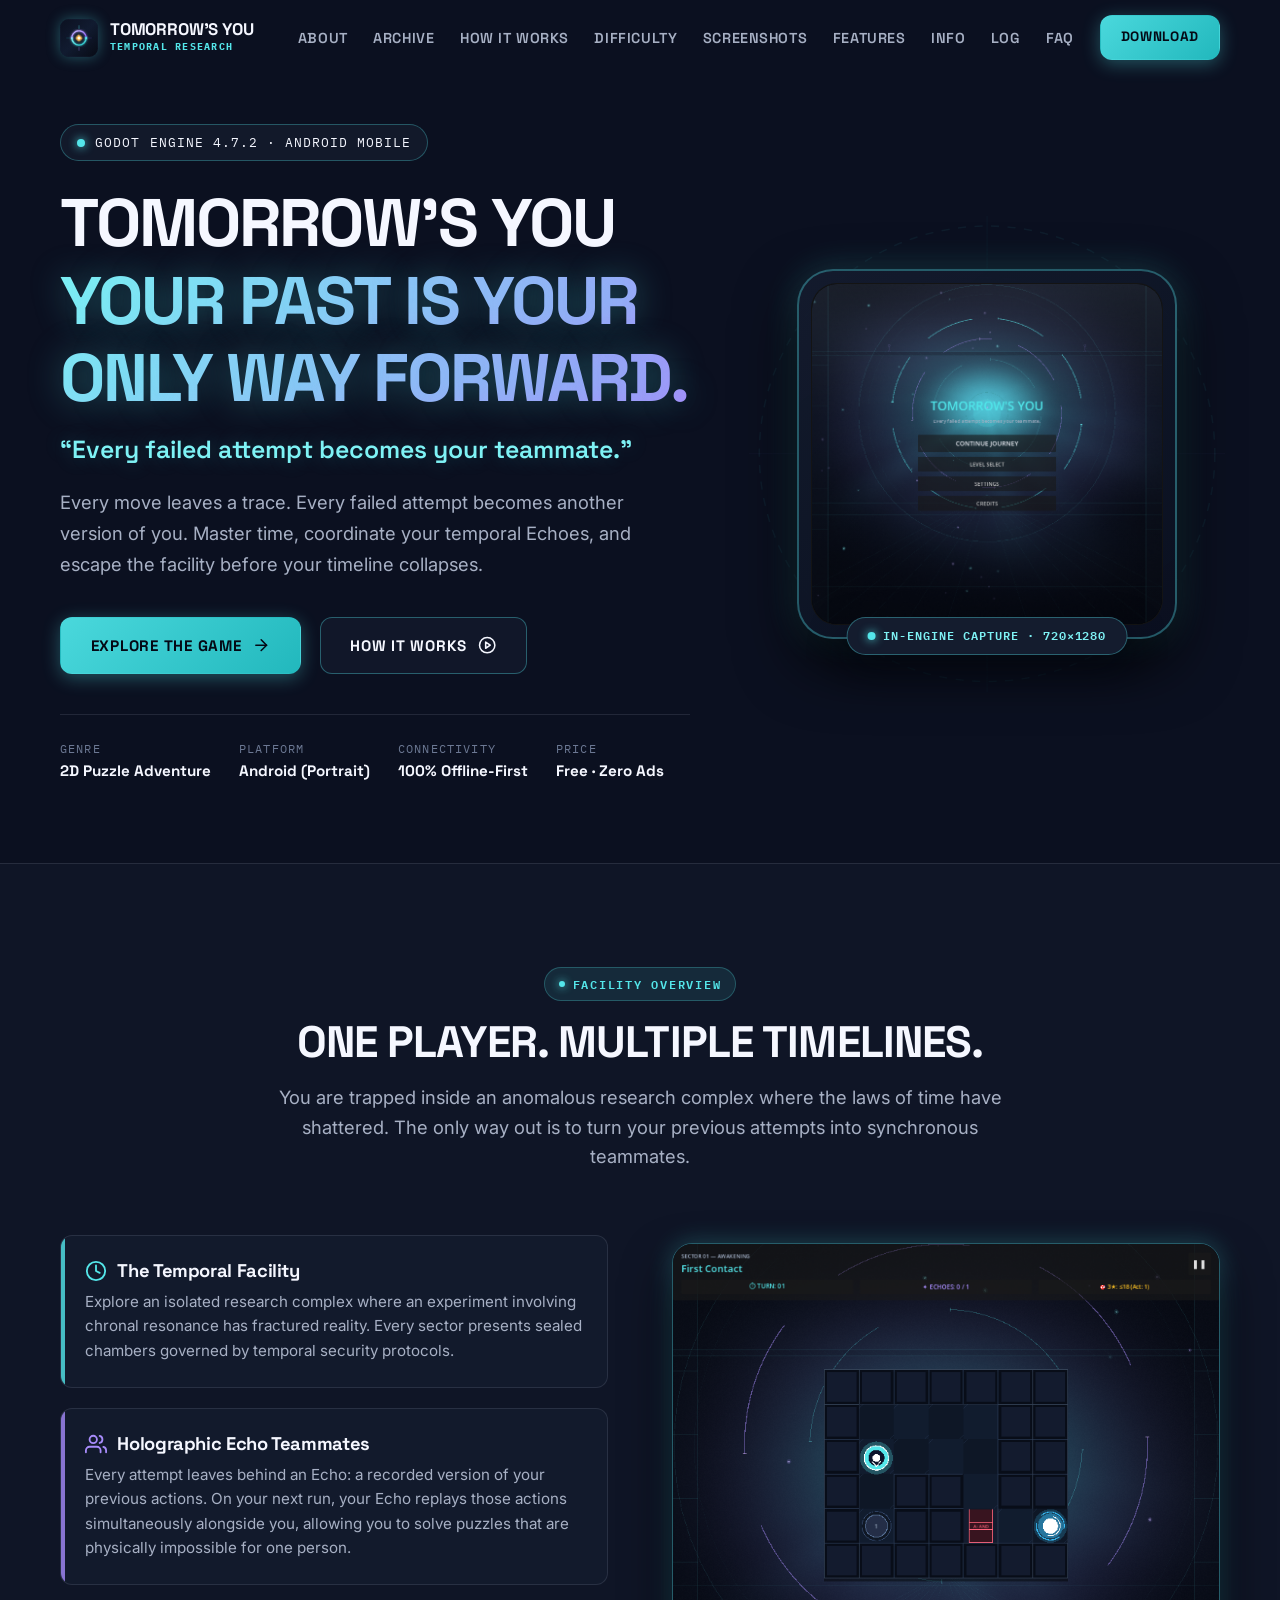
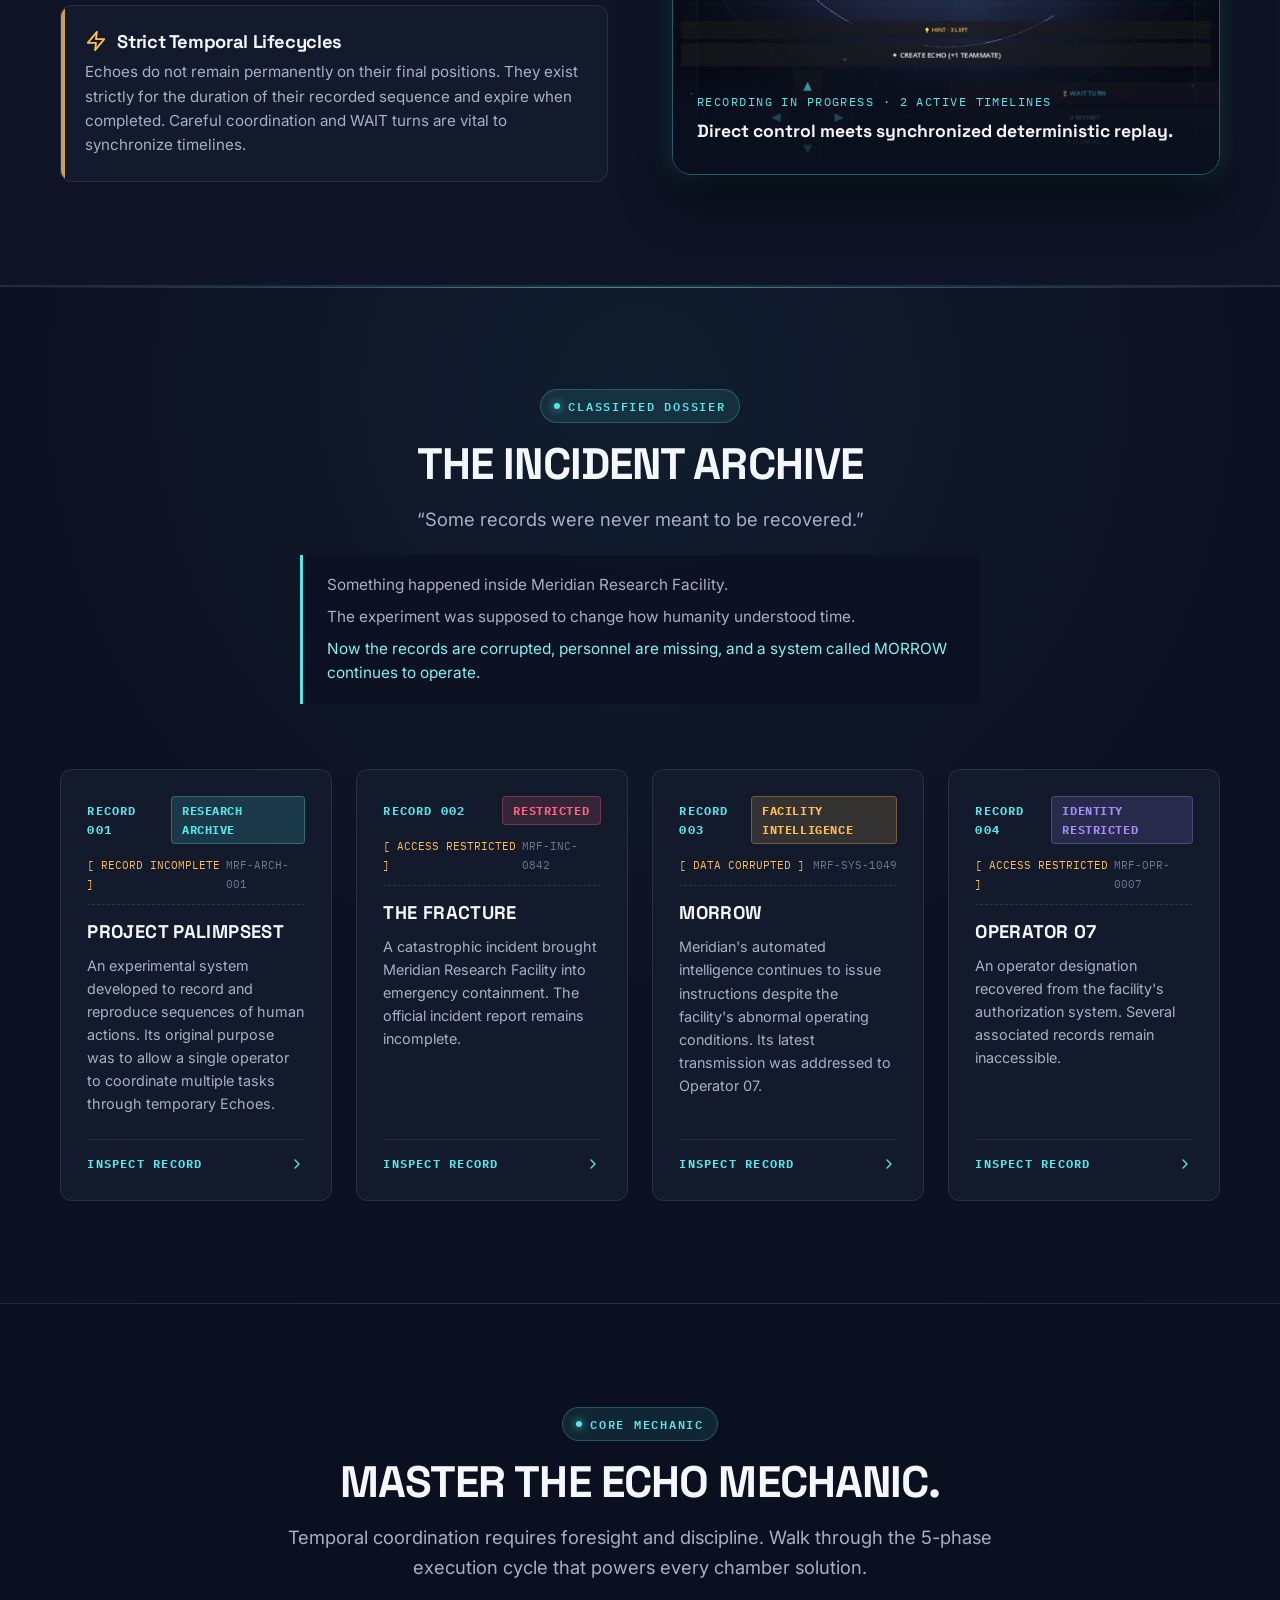
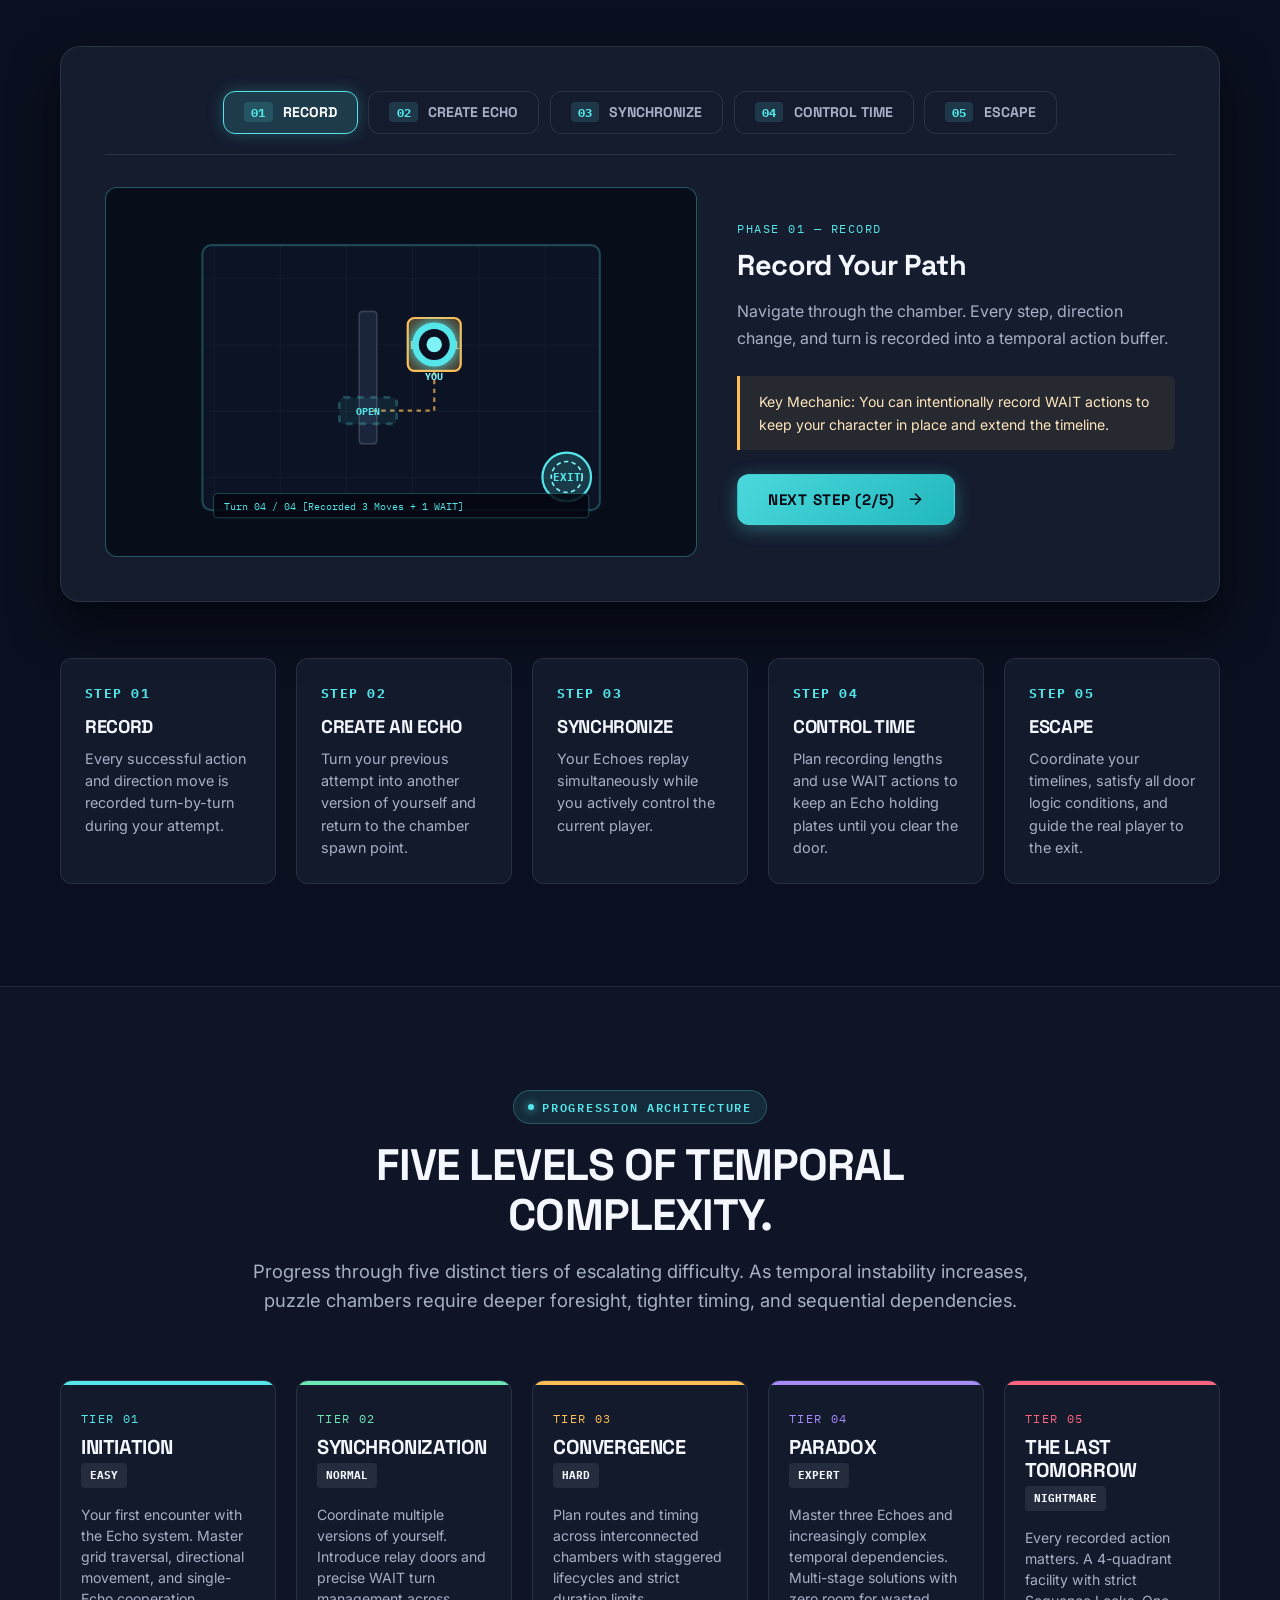
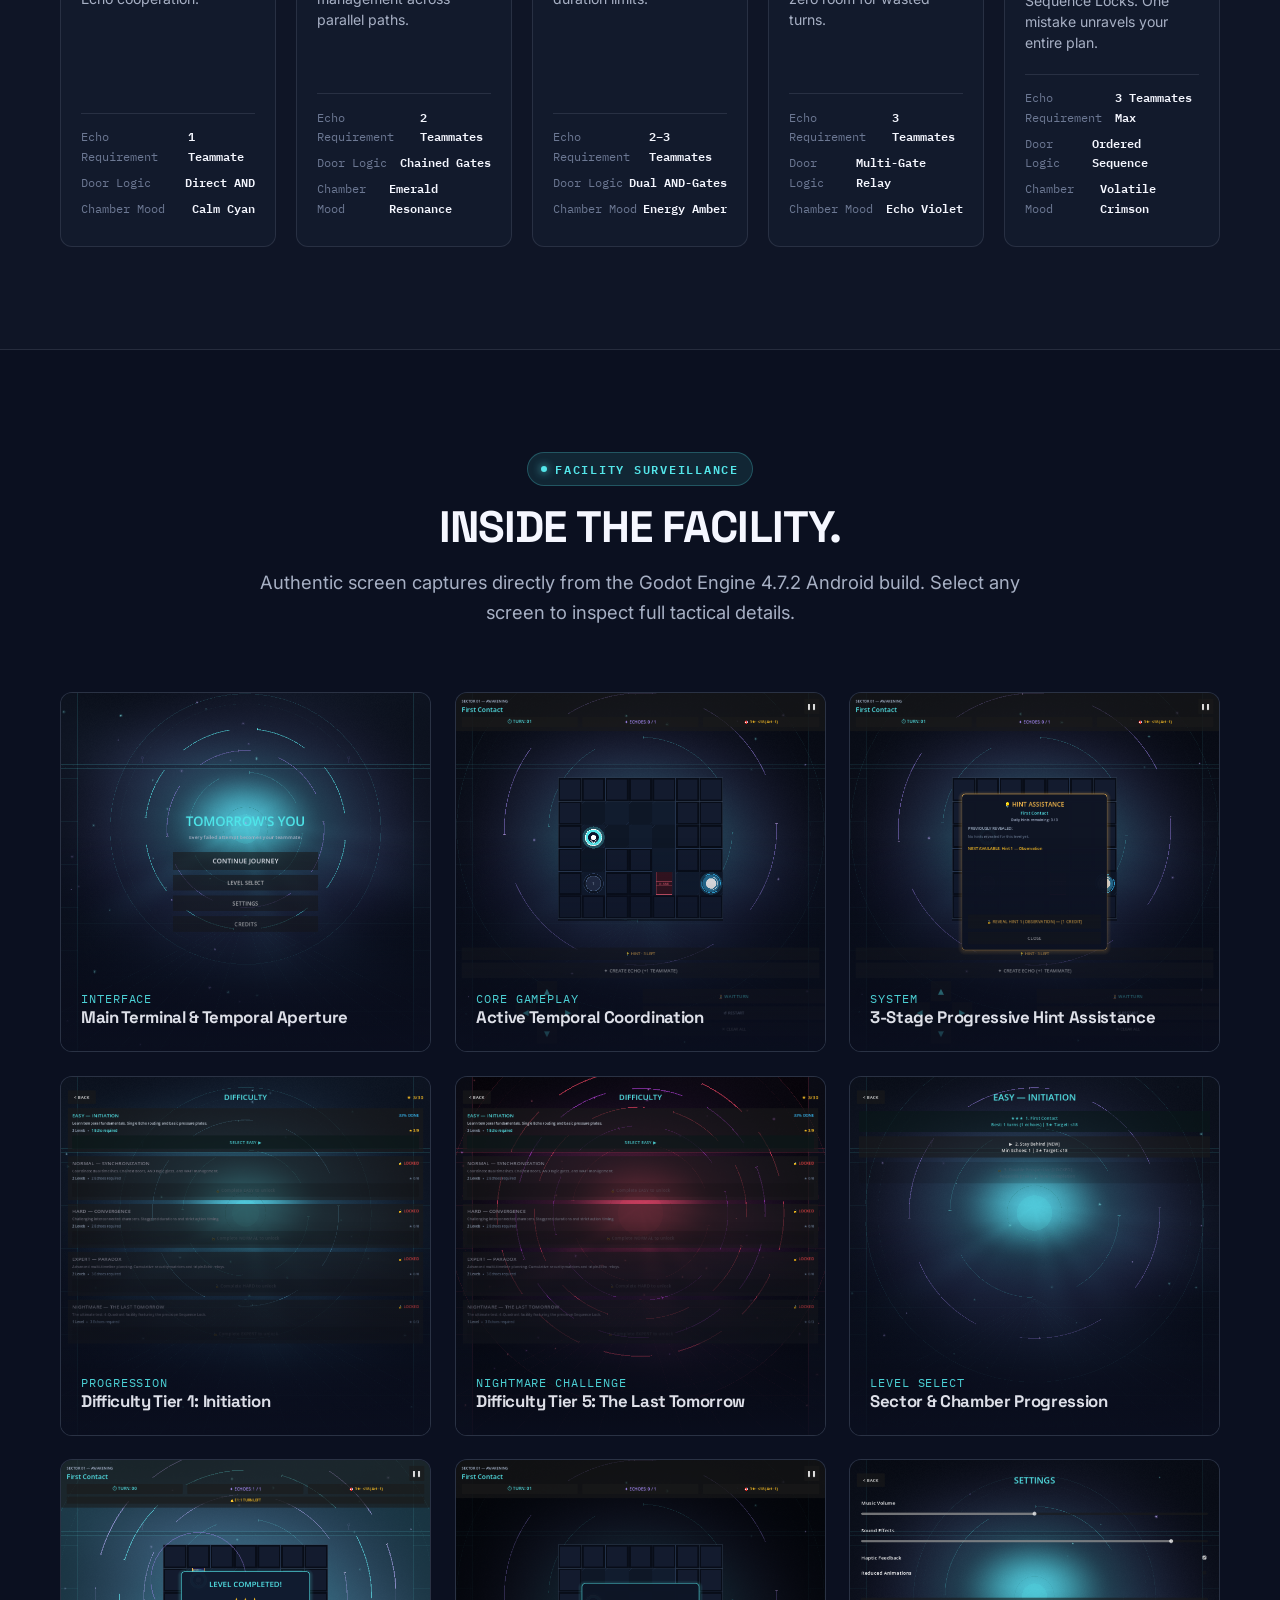
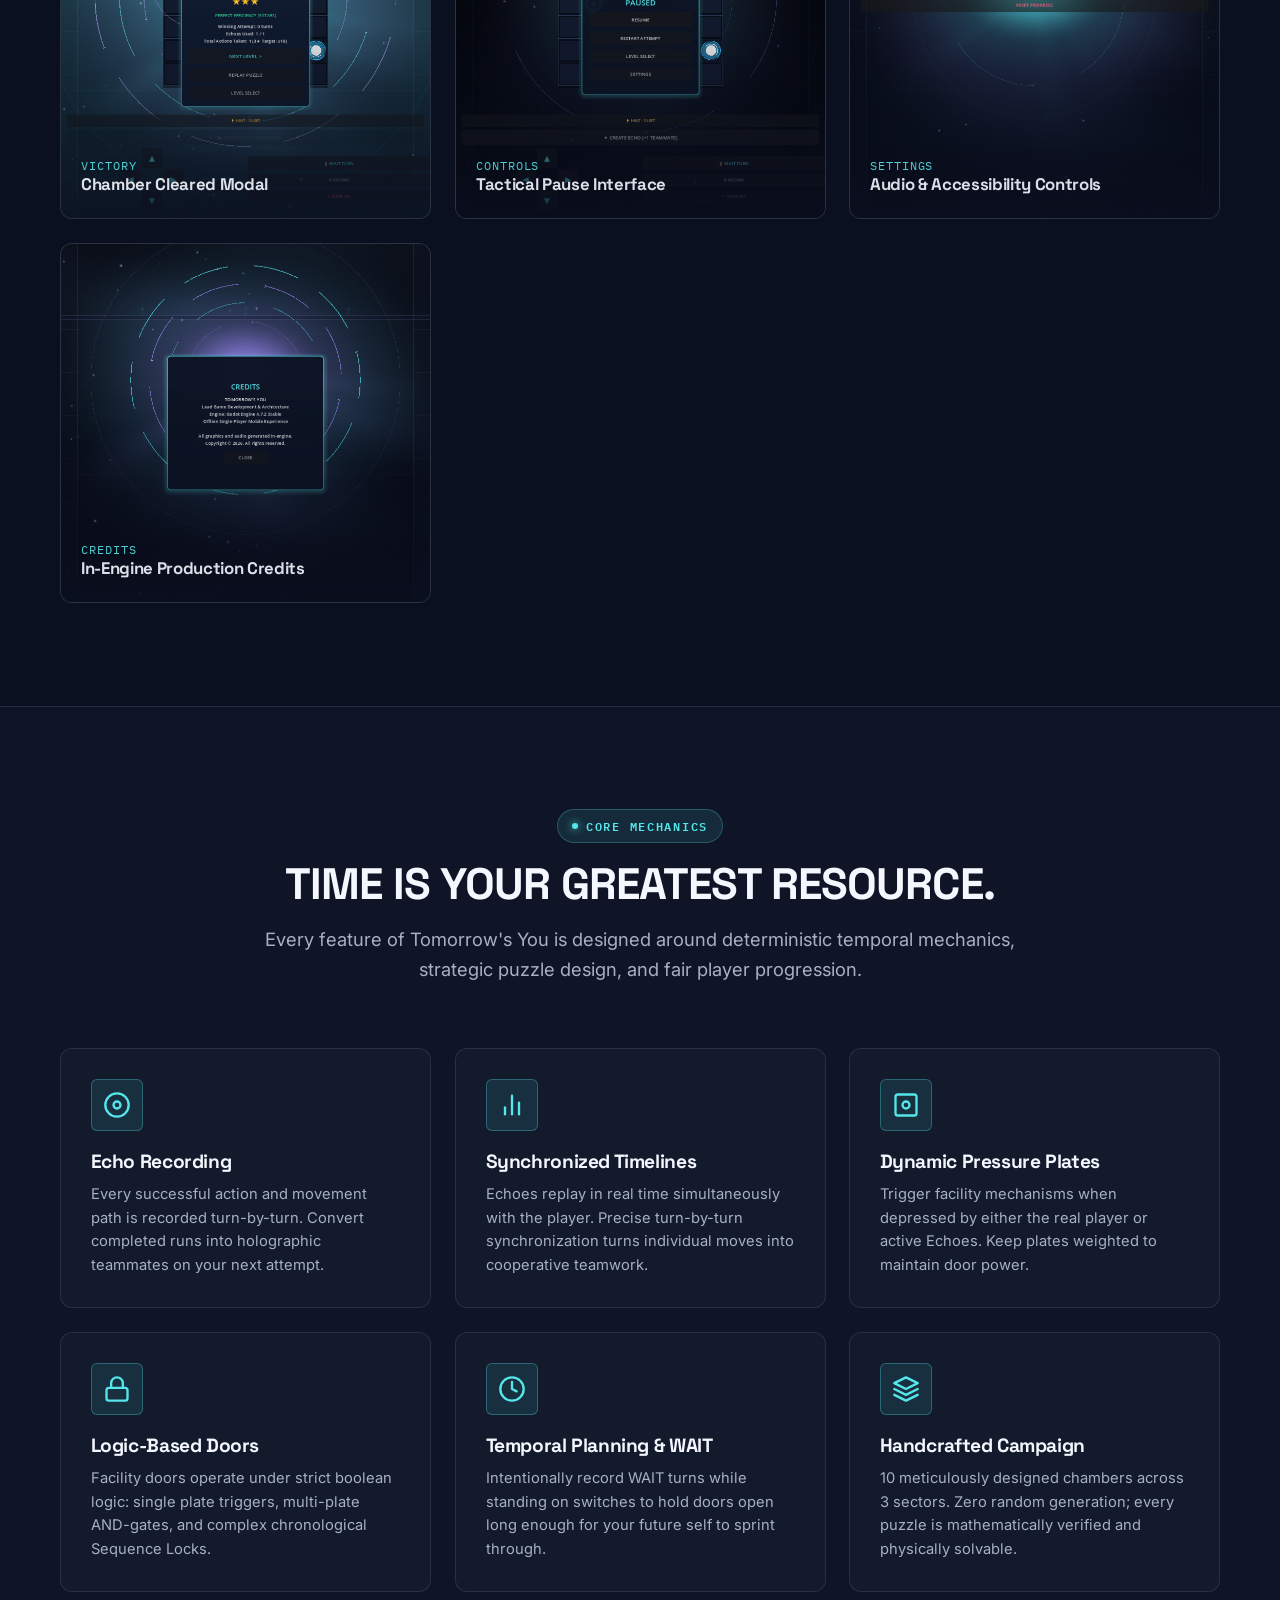
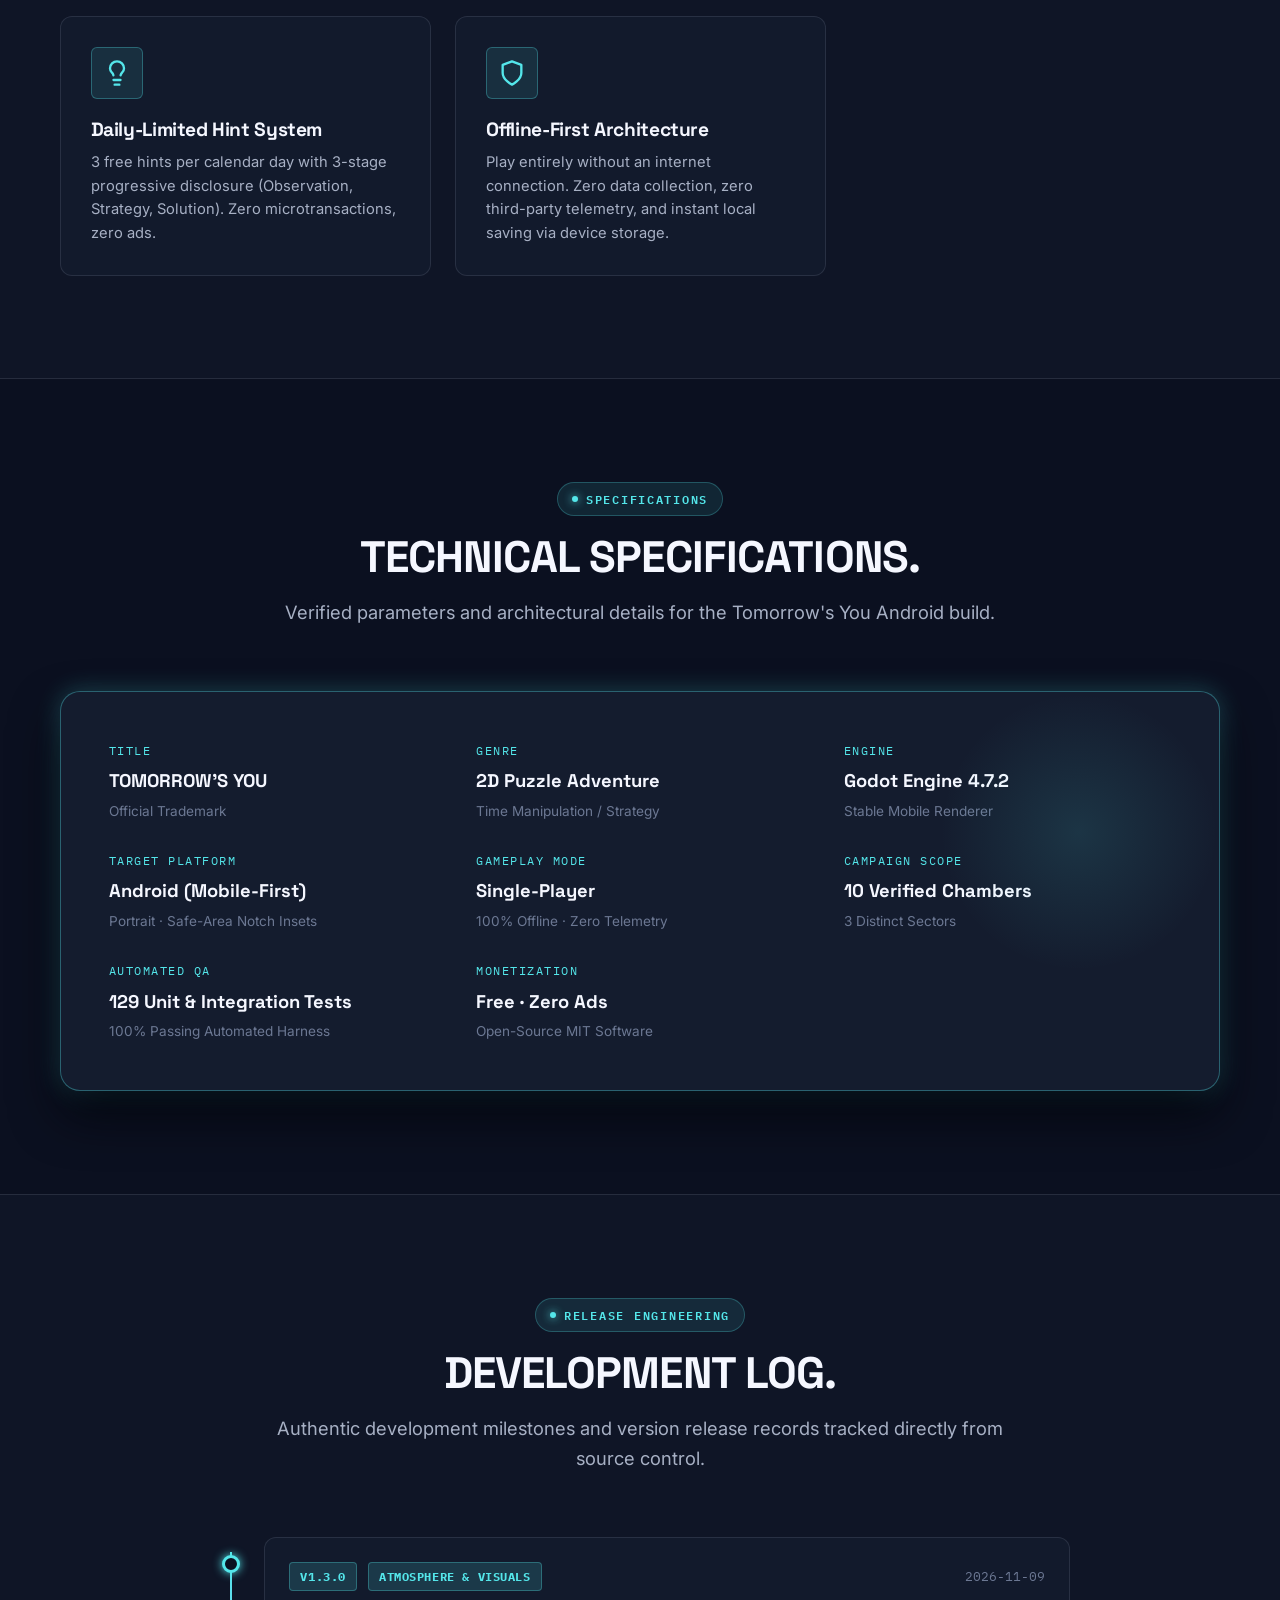
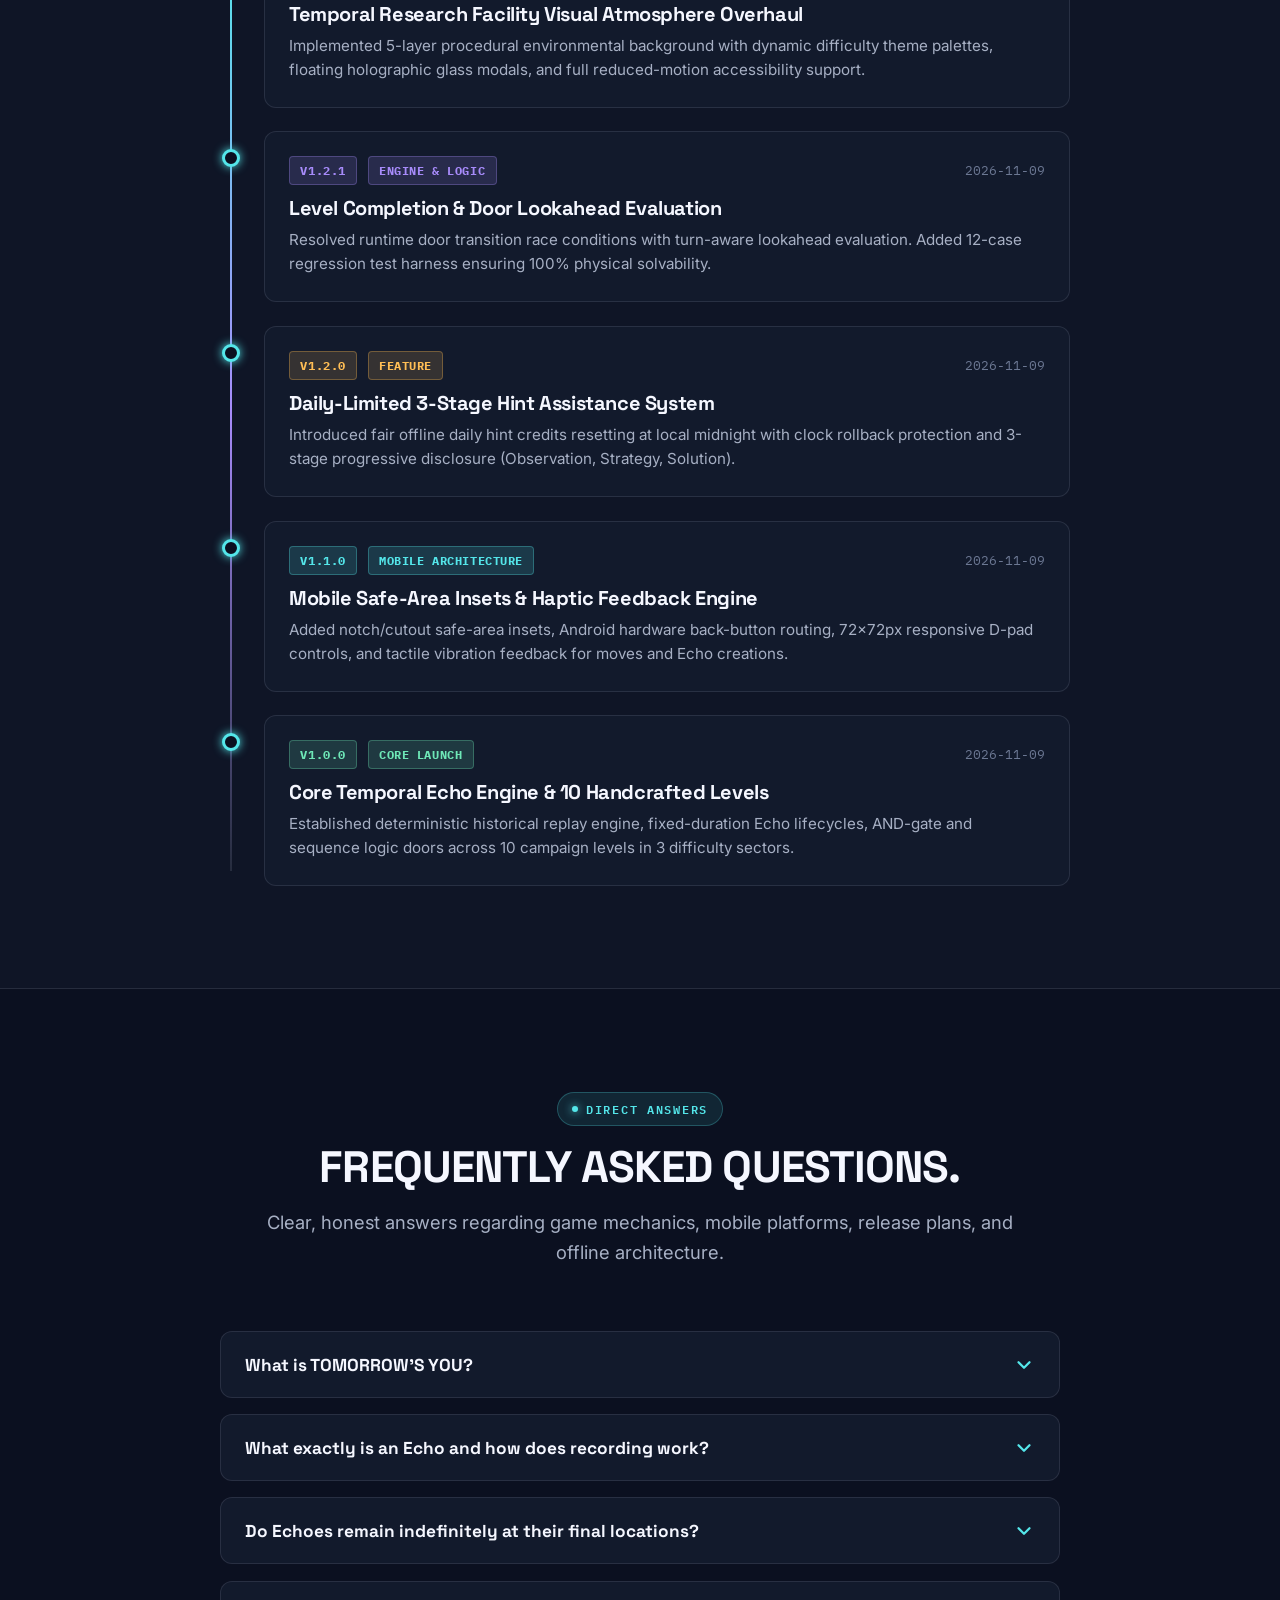
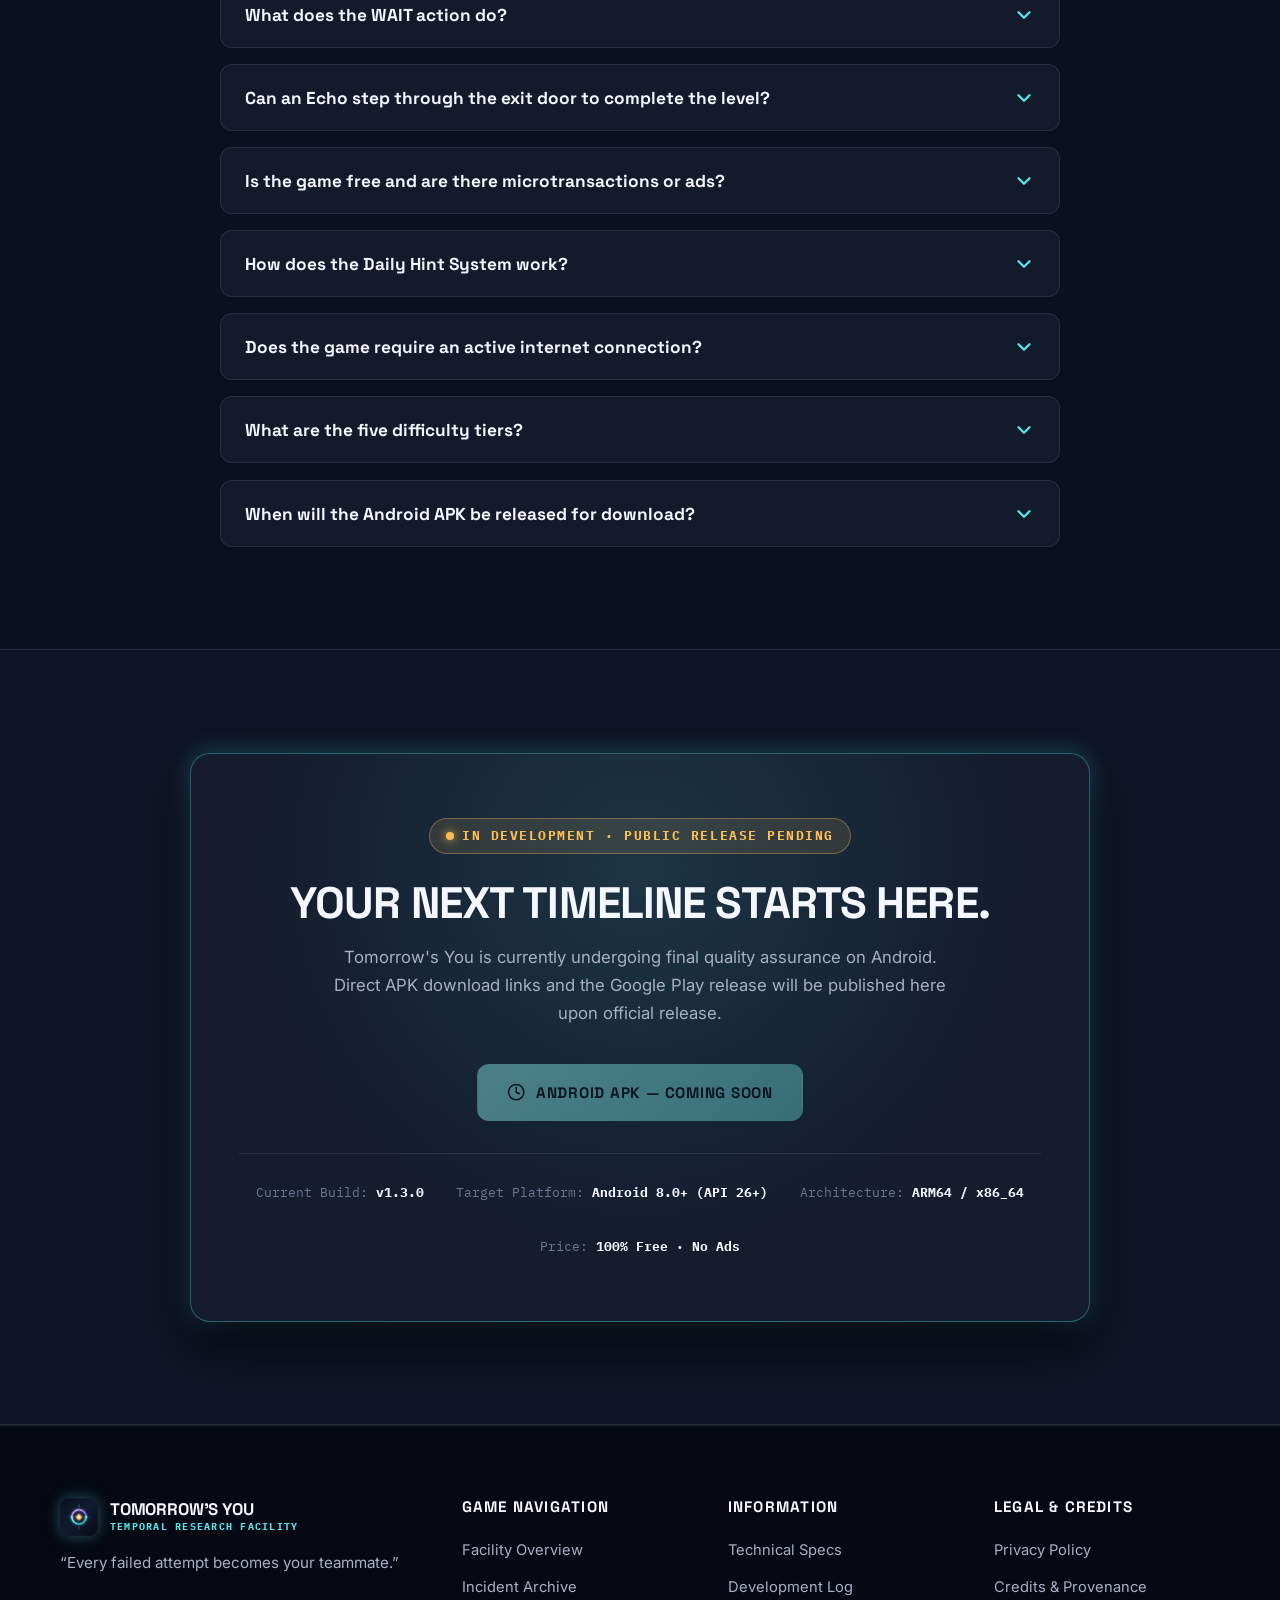
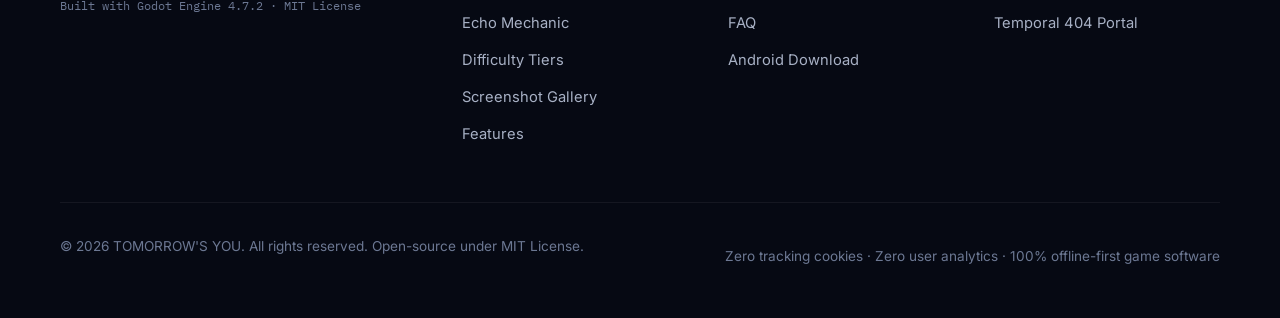
==== commit 1318a782: "feat: add The Incident Archive section and responsive dossier viewer" ====
--- a/index.html
+++ b/index.html
@@ -72,6 +72,7 @@
       <nav>
         <ul class="nav-menu" id="navMenu">
           <li><a href="#about" class="nav-link">About</a></li>
+          <li><a href="#archive" class="nav-link">Archive</a></li>
           <li><a href="#how-it-works" class="nav-link">How It Works</a></li>
           <li><a href="#difficulty" class="nav-link">Difficulty</a></li>
           <li><a href="#gallery" class="nav-link">Screenshots</a></li>
@@ -238,6 +239,108 @@
         </div>
       </div>
     </section>
+
+    <!-- ======================================================================
+         SECTION: THE INCIDENT ARCHIVE — CLASSIFIED FACILITY DOSSIER
+         ====================================================================== -->
+    <section class="section section--archive" id="archive">
+      <div class="container">
+        <header class="section-header reveal">
+          <span class="section-tag">Classified Dossier</span>
+          <h2>THE INCIDENT ARCHIVE</h2>
+          <p class="section-subtitle">“Some records were never meant to be recovered.”</p>
+          <div class="archive-intro-text">
+            <p>Something happened inside Meridian Research Facility.</p>
+            <p>The experiment was supposed to change how humanity understood time.</p>
+            <p>Now the records are corrupted, personnel are missing, and a system called MORROW continues to operate.</p>
+          </div>
+        </header>
+
+        <!-- 4 Recovered Classified Dossier Cards Grid -->
+        <div class="archive-grid" id="archiveGrid">
+          <!-- Populated dynamically from js/site-config.js -->
+        </div>
+      </div>
+    </section>
+
+    <!-- Document Viewer Modal Component -->
+    <div class="archive-viewer" id="archiveViewer" role="dialog" aria-modal="true" aria-hidden="true" aria-labelledby="viewerTitle">
+      <div class="archive-viewer__backdrop" id="archiveViewerBackdrop"></div>
+      <div class="archive-viewer__container">
+        <div class="archive-doc">
+          <!-- Security / Header Ribbon -->
+          <div class="archive-doc__header">
+            <div class="archive-doc__classification-tag" id="viewerTag">RESEARCH ARCHIVE</div>
+            <div class="archive-doc__id" id="viewerId">RECORD 001</div>
+            <button class="archive-doc__close" id="archiveViewerClose" type="button" aria-label="Close document viewer">
+              <svg width="22" height="22" viewBox="0 0 24 24" fill="none" stroke="currentColor" stroke-width="2.5" stroke-linecap="round" stroke-linejoin="round">
+                <line x1="18" y1="6" x2="6" y2="18"></line>
+                <line x1="6" y1="6" x2="18" y2="18"></line>
+              </svg>
+            </button>
+          </div>
+
+          <!-- Document Body with scanning line overlay & watermarks -->
+          <div class="archive-doc__body">
+            <div class="archive-doc__scanline" aria-hidden="true"></div>
+            <div class="archive-doc__watermark" id="viewerWatermark" aria-hidden="true">MERIDIAN CLASSIFIED</div>
+
+            <div class="archive-doc__meta-grid">
+              <div class="archive-doc__meta-item">
+                <span class="archive-doc__meta-label">Designation</span>
+                <span class="archive-doc__meta-value" id="viewerDesignation">PROJECT PALIMPSEST</span>
+              </div>
+              <div class="archive-doc__meta-item">
+                <span class="archive-doc__meta-label">Origin Sector</span>
+                <span class="archive-doc__meta-value" id="viewerSector">Sector 01 — Sub-level 3</span>
+              </div>
+              <div class="archive-doc__meta-item">
+                <span class="archive-doc__meta-label">Archival Status</span>
+                <span class="archive-doc__meta-value" id="viewerStatus">[ RECOVERED — 74% DATA INTEGRITY ]</span>
+              </div>
+              <div class="archive-doc__meta-item">
+                <span class="archive-doc__meta-label">Security Protocol</span>
+                <span class="archive-doc__meta-value" id="viewerProtocol">DECLASSIFIED FRAGMENT</span>
+              </div>
+            </div>
+
+            <h3 class="archive-doc__title" id="viewerTitle">PROJECT PALIMPSEST</h3>
+
+            <div class="archive-doc__desc-box">
+              <p class="archive-doc__desc" id="viewerDescription">
+                "An experimental system developed to record and reproduce sequences of human actions.
+                Its original purpose was to allow a single operator to coordinate multiple tasks through temporary Echoes."
+              </p>
+            </div>
+
+            <!-- Corrupted / Redacted Dossier Telemetry -->
+            <div class="archive-doc__dossier-notes" id="viewerNotes">
+              <!-- Dynamic details & redacted markings -->
+            </div>
+
+            <div class="archive-doc__footer-telemetry">
+              <span>FACILITY RECORDING ARCHIVE // REF: <strong id="viewerRef">MRF-REC-001</strong></span>
+              <span>INTEGRITY: <strong id="viewerIntegrity">PARTIAL</strong></span>
+            </div>
+          </div>
+
+          <!-- Navigation Bar (Sequential Browsing) -->
+          <div class="archive-doc__nav">
+            <button class="btn btn--secondary btn--sm" id="archiveViewerPrev" type="button" aria-label="Previous record">
+              <svg width="18" height="18" viewBox="0 0 24 24" fill="none" stroke="currentColor" stroke-width="2"><path d="m15 18-6-6 6-6"/></svg>
+              <span>PREVIOUS RECORD</span>
+            </button>
+
+            <span class="archive-doc__counter" id="archiveViewerCounter">1 / 4</span>
+
+            <button class="btn btn--secondary btn--sm" id="archiveViewerNext" type="button" aria-label="Next record">
+              <span>NEXT RECORD</span>
+              <svg width="18" height="18" viewBox="0 0 24 24" fill="none" stroke="currentColor" stroke-width="2"><path d="m9 18 6-6-6-6"/></svg>
+            </button>
+          </div>
+        </div>
+      </div>
+    </div>
 
     <!-- ======================================================================
          SECTION 3: HOW IT WORKS — INTERACTIVE MECHANIC EXPLORER
@@ -796,6 +899,7 @@
           <h4 class="footer-col__title">Game Navigation</h4>
           <ul class="footer-nav-list">
             <li><a href="#about" class="footer-nav-link">Facility Overview</a></li>
+            <li><a href="#archive" class="footer-nav-link">Incident Archive</a></li>
             <li><a href="#how-it-works" class="footer-nav-link">Echo Mechanic</a></li>
             <li><a href="#difficulty" class="footer-nav-link">Difficulty Tiers</a></li>
             <li><a href="#gallery" class="footer-nav-link">Screenshot Gallery</a></li>
--- a/css/style.css
+++ b/css/style.css
@@ -1952,3 +1952,437 @@
   margin-bottom: 2.5rem;
   line-height: 1.7;
 }
+
+/* ==========================================================================
+   THE INCIDENT ARCHIVE — CLASSIFIED FACILITY RECORDS & DOCUMENT VIEWER
+   ========================================================================== */
+.section--archive {
+  background: radial-gradient(circle at 50% 10%, rgba(84, 230, 234, 0.05) 0%, transparent 55%),
+              rgba(14, 20, 36, 0.72);
+  border-top: 1px solid var(--border-subtle);
+  border-bottom: 1px solid var(--border-subtle);
+  position: relative;
+  overflow: hidden;
+}
+
+.section--archive::before {
+  content: "";
+  position: absolute;
+  top: 0;
+  left: 0;
+  right: 0;
+  height: 1px;
+  background: linear-gradient(90deg, transparent 0%, var(--color-player-cyan) 50%, transparent 100%);
+  opacity: 0.6;
+}
+
+.archive-intro-text {
+  max-width: 680px;
+  margin: 1.25rem auto 0 auto;
+  padding: 1.15rem 1.5rem;
+  background: rgba(11, 16, 32, 0.65);
+  border-left: 3px solid var(--color-player-cyan);
+  border-radius: 0 var(--radius-sm) var(--radius-sm) 0;
+  text-align: left;
+}
+
+.archive-intro-text p {
+  font-family: var(--font-body);
+  font-size: 0.96rem;
+  line-height: 1.6;
+  color: var(--color-text-secondary);
+  margin-bottom: 0.45rem;
+}
+
+.archive-intro-text p:last-child {
+  margin-bottom: 0;
+  color: var(--color-text-cyan);
+}
+
+/* 4 Archive Cards Grid */
+.archive-grid {
+  display: grid;
+  grid-template-columns: repeat(auto-fit, minmax(260px, 1fr));
+  gap: 1.5rem;
+  margin-top: 2.25rem;
+}
+
+.archive-card {
+  background: var(--color-bg-panel);
+  border: 1px solid var(--border-subtle);
+  border-radius: var(--radius-md);
+  padding: 1.65rem;
+  display: flex;
+  flex-direction: column;
+  cursor: pointer;
+  position: relative;
+  overflow: hidden;
+  transition: all var(--transition-normal);
+  backdrop-filter: blur(8px);
+}
+
+.archive-card:hover {
+  transform: translateY(-5px);
+  border-color: var(--color-player-cyan);
+  box-shadow: var(--shadow-card), 0 0 20px rgba(84, 230, 234, 0.2);
+}
+
+.archive-card:focus-visible {
+  outline: 2px solid var(--color-player-cyan);
+  outline-offset: 3px;
+}
+
+.archive-card__scan-accent {
+  position: absolute;
+  top: 0;
+  left: 0;
+  right: 0;
+  height: 2px;
+  background: linear-gradient(90deg, transparent, var(--color-player-cyan), transparent);
+  opacity: 0;
+  transition: opacity var(--transition-fast);
+}
+
+.archive-card:hover .archive-card__scan-accent {
+  opacity: 1;
+}
+
+.archive-card__header {
+  display: flex;
+  justify-content: space-between;
+  align-items: center;
+  gap: 0.5rem;
+  margin-bottom: 0.75rem;
+}
+
+.archive-card__id {
+  font-family: var(--font-mono);
+  font-size: 0.75rem;
+  color: var(--color-player-cyan);
+  letter-spacing: 0.1em;
+  font-weight: 700;
+}
+
+.badge-warning {
+  background: rgba(255, 100, 124, 0.15);
+  color: var(--color-warning-red);
+  border: 1px solid rgba(255, 100, 124, 0.3);
+}
+
+.archive-card__meta {
+  display: flex;
+  justify-content: space-between;
+  align-items: center;
+  font-family: var(--font-mono);
+  font-size: 0.7rem;
+  margin-bottom: 1rem;
+  padding-bottom: 0.65rem;
+  border-bottom: 1px dashed rgba(167, 176, 196, 0.18);
+}
+
+.archive-card__status {
+  color: var(--color-energy-amber);
+}
+
+.archive-card__ref {
+  color: var(--color-text-muted);
+}
+
+.archive-card__title {
+  font-size: 1.15rem;
+  font-weight: 700;
+  color: var(--color-text-primary);
+  margin-bottom: 0.75rem;
+  letter-spacing: 0.02em;
+}
+
+.archive-card__desc {
+  font-size: 0.9rem;
+  line-height: 1.6;
+  color: var(--color-text-secondary);
+  margin-bottom: 1.5rem;
+  flex-grow: 1;
+}
+
+.archive-card__action {
+  display: flex;
+  align-items: center;
+  justify-content: space-between;
+  padding-top: 0.85rem;
+  border-top: 1px solid var(--border-subtle);
+  font-family: var(--font-mono);
+  font-size: 0.76rem;
+  font-weight: 700;
+  letter-spacing: 0.1em;
+  color: var(--color-player-cyan);
+}
+
+.archive-card__action svg {
+  transition: transform var(--transition-fast);
+}
+
+.archive-card:hover .archive-card__action svg {
+  transform: translateX(4px);
+}
+
+/* Redacted Text Treatment */
+.archive-redacted {
+  display: inline-block;
+  background: rgba(84, 230, 234, 0.12);
+  border: 1px solid rgba(84, 230, 234, 0.35);
+  color: var(--color-player-cyan);
+  font-family: var(--font-mono);
+  font-size: 0.84em;
+  font-weight: 600;
+  letter-spacing: 0.06em;
+  padding: 0.1rem 0.45rem;
+  border-radius: 3px;
+  user-select: none;
+}
+
+/* Document Viewer Modal Component */
+.archive-viewer {
+  position: fixed;
+  inset: 0;
+  z-index: 1000;
+  display: flex;
+  align-items: center;
+  justify-content: center;
+  opacity: 0;
+  pointer-events: none;
+  transition: opacity var(--transition-normal);
+  padding: clamp(1rem, 3vw, 2.5rem);
+}
+
+.archive-viewer.active {
+  opacity: 1;
+  pointer-events: auto;
+}
+
+.archive-viewer__backdrop {
+  position: absolute;
+  inset: 0;
+  background: rgba(5, 8, 18, 0.94);
+  backdrop-filter: blur(16px);
+  -webkit-backdrop-filter: blur(16px);
+}
+
+.archive-viewer__container {
+  position: relative;
+  max-width: 800px;
+  width: 100%;
+  max-height: 90vh;
+  z-index: 10;
+  display: flex;
+  flex-direction: column;
+}
+
+.archive-doc {
+  background: #0B1122;
+  border: 1px solid var(--border-cyan);
+  border-radius: var(--radius-md);
+  box-shadow: 0 25px 60px rgba(0, 0, 0, 0.9), var(--glow-cyan);
+  display: flex;
+  flex-direction: column;
+  overflow: hidden;
+  position: relative;
+}
+
+.archive-doc__header {
+  display: flex;
+  align-items: center;
+  justify-content: space-between;
+  gap: 1rem;
+  padding: 1rem 1.5rem;
+  background: var(--color-bg-surface);
+  border-bottom: 1px solid var(--border-cyan);
+}
+
+.archive-doc__classification-tag {
+  font-family: var(--font-mono);
+  font-size: 0.72rem;
+  font-weight: 700;
+  letter-spacing: 0.12em;
+  text-transform: uppercase;
+  padding: 0.3rem 0.75rem;
+  border-radius: 4px;
+}
+
+.archive-doc__id {
+  font-family: var(--font-mono);
+  font-size: 0.85rem;
+  font-weight: 700;
+  letter-spacing: 0.1em;
+  color: var(--color-text-primary);
+}
+
+.archive-doc__close {
+  background: none;
+  border: none;
+  color: var(--color-text-secondary);
+  cursor: pointer;
+  display: flex;
+  align-items: center;
+  justify-content: center;
+  padding: 0.35rem;
+  border-radius: 4px;
+  transition: all var(--transition-fast);
+}
+
+.archive-doc__close:hover {
+  color: var(--color-warning-red);
+  background: rgba(255, 100, 124, 0.1);
+}
+
+.archive-doc__body {
+  padding: clamp(1.25rem, 3vw, 2.25rem);
+  overflow-y: auto;
+  max-height: calc(90vh - 140px);
+  position: relative;
+}
+
+.archive-doc__scanline {
+  position: absolute;
+  inset: 0;
+  pointer-events: none;
+  background: linear-gradient(180deg, rgba(84, 230, 234, 0.02) 50%, transparent 50%);
+  background-size: 100% 4px;
+  opacity: 0.6;
+}
+
+.archive-doc__watermark {
+  position: absolute;
+  top: 50%;
+  left: 50%;
+  transform: translate(-50%, -50%) rotate(-25deg);
+  font-family: var(--font-mono);
+  font-size: clamp(2rem, 5vw, 3.8rem);
+  font-weight: 800;
+  color: rgba(84, 230, 234, 0.035);
+  pointer-events: none;
+  white-space: nowrap;
+  letter-spacing: 0.15em;
+  user-select: none;
+}
+
+.archive-doc__meta-grid {
+  display: grid;
+  grid-template-columns: repeat(2, 1fr);
+  gap: 1rem;
+  padding: 1rem;
+  background: rgba(20, 28, 46, 0.7);
+  border: 1px solid var(--border-subtle);
+  border-radius: var(--radius-sm);
+  margin-bottom: 1.5rem;
+}
+
+.archive-doc__meta-item {
+  display: flex;
+  flex-direction: column;
+}
+
+.archive-doc__meta-label {
+  font-family: var(--font-mono);
+  font-size: 0.7rem;
+  color: var(--color-text-muted);
+  letter-spacing: 0.08em;
+  text-transform: uppercase;
+}
+
+.archive-doc__meta-value {
+  font-family: var(--font-mono);
+  font-size: 0.84rem;
+  font-weight: 600;
+  color: var(--color-player-cyan);
+}
+
+.archive-doc__title {
+  font-size: clamp(1.4rem, 2.5vw, 1.85rem);
+  color: var(--color-text-primary);
+  margin-bottom: 1rem;
+}
+
+.archive-doc__desc-box {
+  background: rgba(20, 28, 46, 0.5);
+  border-left: 3px solid var(--color-player-cyan);
+  padding: 1rem 1.25rem;
+  margin-bottom: 1.75rem;
+  border-radius: 0 var(--radius-sm) var(--radius-sm) 0;
+}
+
+.archive-doc__desc {
+  font-size: 1rem;
+  line-height: 1.7;
+  color: var(--color-text-primary);
+  font-style: italic;
+  margin-bottom: 0;
+}
+
+.archive-doc__dossier-notes {
+  display: flex;
+  flex-direction: column;
+  gap: 1.25rem;
+  margin-bottom: 2rem;
+}
+
+.archive-doc__note-block {
+  padding: 1rem;
+  background: rgba(11, 16, 32, 0.5);
+  border: 1px solid var(--border-subtle);
+  border-radius: var(--radius-sm);
+}
+
+.archive-doc__note-label {
+  font-family: var(--font-mono);
+  font-size: 0.74rem;
+  font-weight: 700;
+  letter-spacing: 0.1em;
+  color: var(--color-energy-amber);
+  margin-bottom: 0.4rem;
+  text-transform: uppercase;
+}
+
+.archive-doc__note-content {
+  font-size: 0.92rem;
+  line-height: 1.65;
+  color: var(--color-text-secondary);
+  margin-bottom: 0;
+}
+
+.archive-doc__footer-telemetry {
+  display: flex;
+  flex-wrap: wrap;
+  justify-content: space-between;
+  align-items: center;
+  gap: 0.5rem;
+  padding-top: 1rem;
+  border-top: 1px dashed rgba(167, 176, 196, 0.2);
+  font-family: var(--font-mono);
+  font-size: 0.74rem;
+  color: var(--color-text-muted);
+}
+
+.archive-doc__footer-telemetry strong {
+  color: var(--color-player-cyan);
+}
+
+.archive-doc__nav {
+  display: flex;
+  align-items: center;
+  justify-content: space-between;
+  padding: 0.85rem 1.5rem;
+  background: var(--color-bg-surface);
+  border-top: 1px solid var(--border-subtle);
+}
+
+.archive-doc__counter {
+  font-family: var(--font-mono);
+  font-size: 0.82rem;
+  font-weight: 700;
+  color: var(--color-player-cyan);
+}
+
+.btn--sm {
+  padding: 0.55rem 1rem;
+  font-size: 0.82rem;
+}
--- a/css/animations.css
+++ b/css/animations.css
@@ -131,3 +131,4 @@
     animation: none !important;
   }
 }
+
--- a/css/responsive.css
+++ b/css/responsive.css
@@ -175,6 +175,10 @@
     align-items: flex-start;
     gap: 0.35rem;
   }
+
+  .archive-doc__body {
+    padding: 1.25rem 1rem;
+  }
 }
 
 /* ==========================================================================
@@ -203,6 +207,24 @@
     grid-template-columns: 1fr;
   }
 
+  .archive-grid {
+    grid-template-columns: 1fr;
+  }
+
+  .archive-doc__meta-grid {
+    grid-template-columns: 1fr;
+    gap: 0.65rem;
+  }
+
+  .archive-doc__nav {
+    flex-direction: column;
+    gap: 0.75rem;
+  }
+
+  .archive-doc__nav .btn {
+    width: 100%;
+  }
+
   .gallery-grid {
     grid-template-columns: 1fr;
   }
@@ -285,3 +307,4 @@
     max-width: 420px;
   }
 }
+
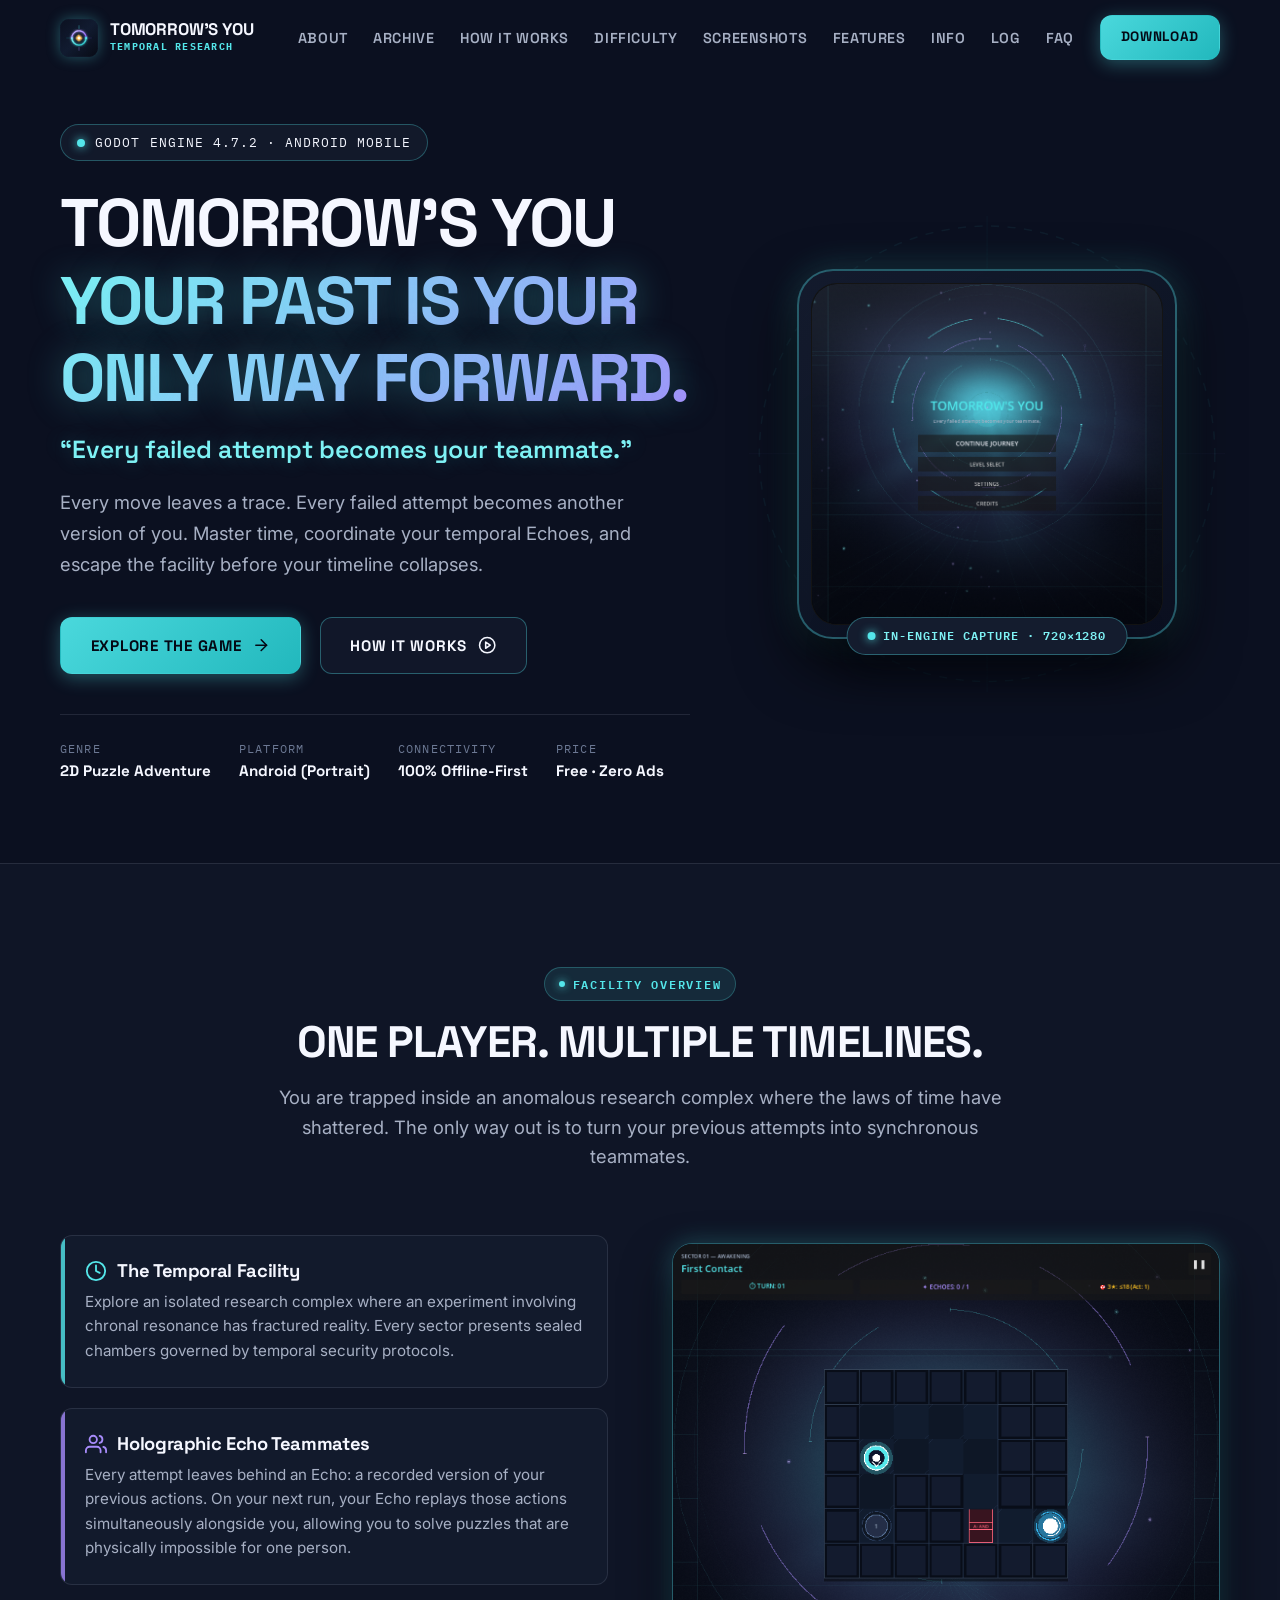
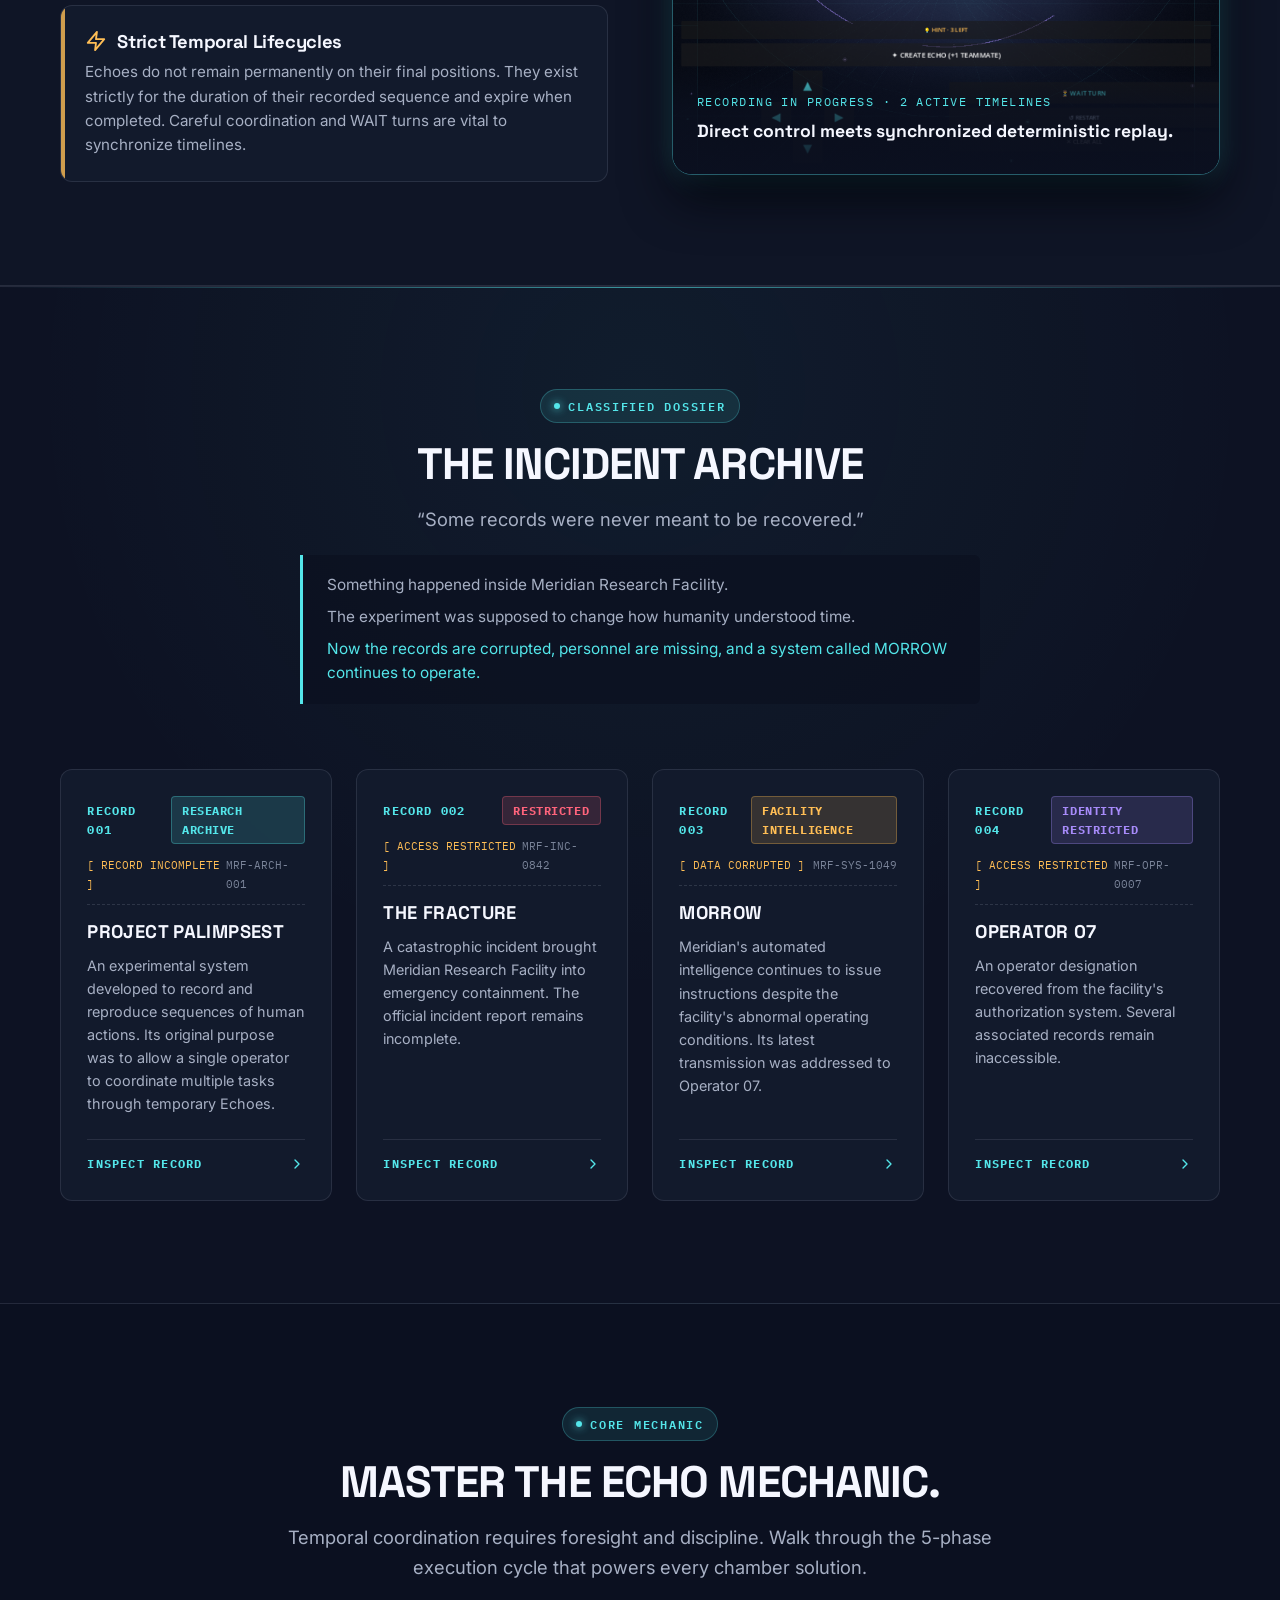
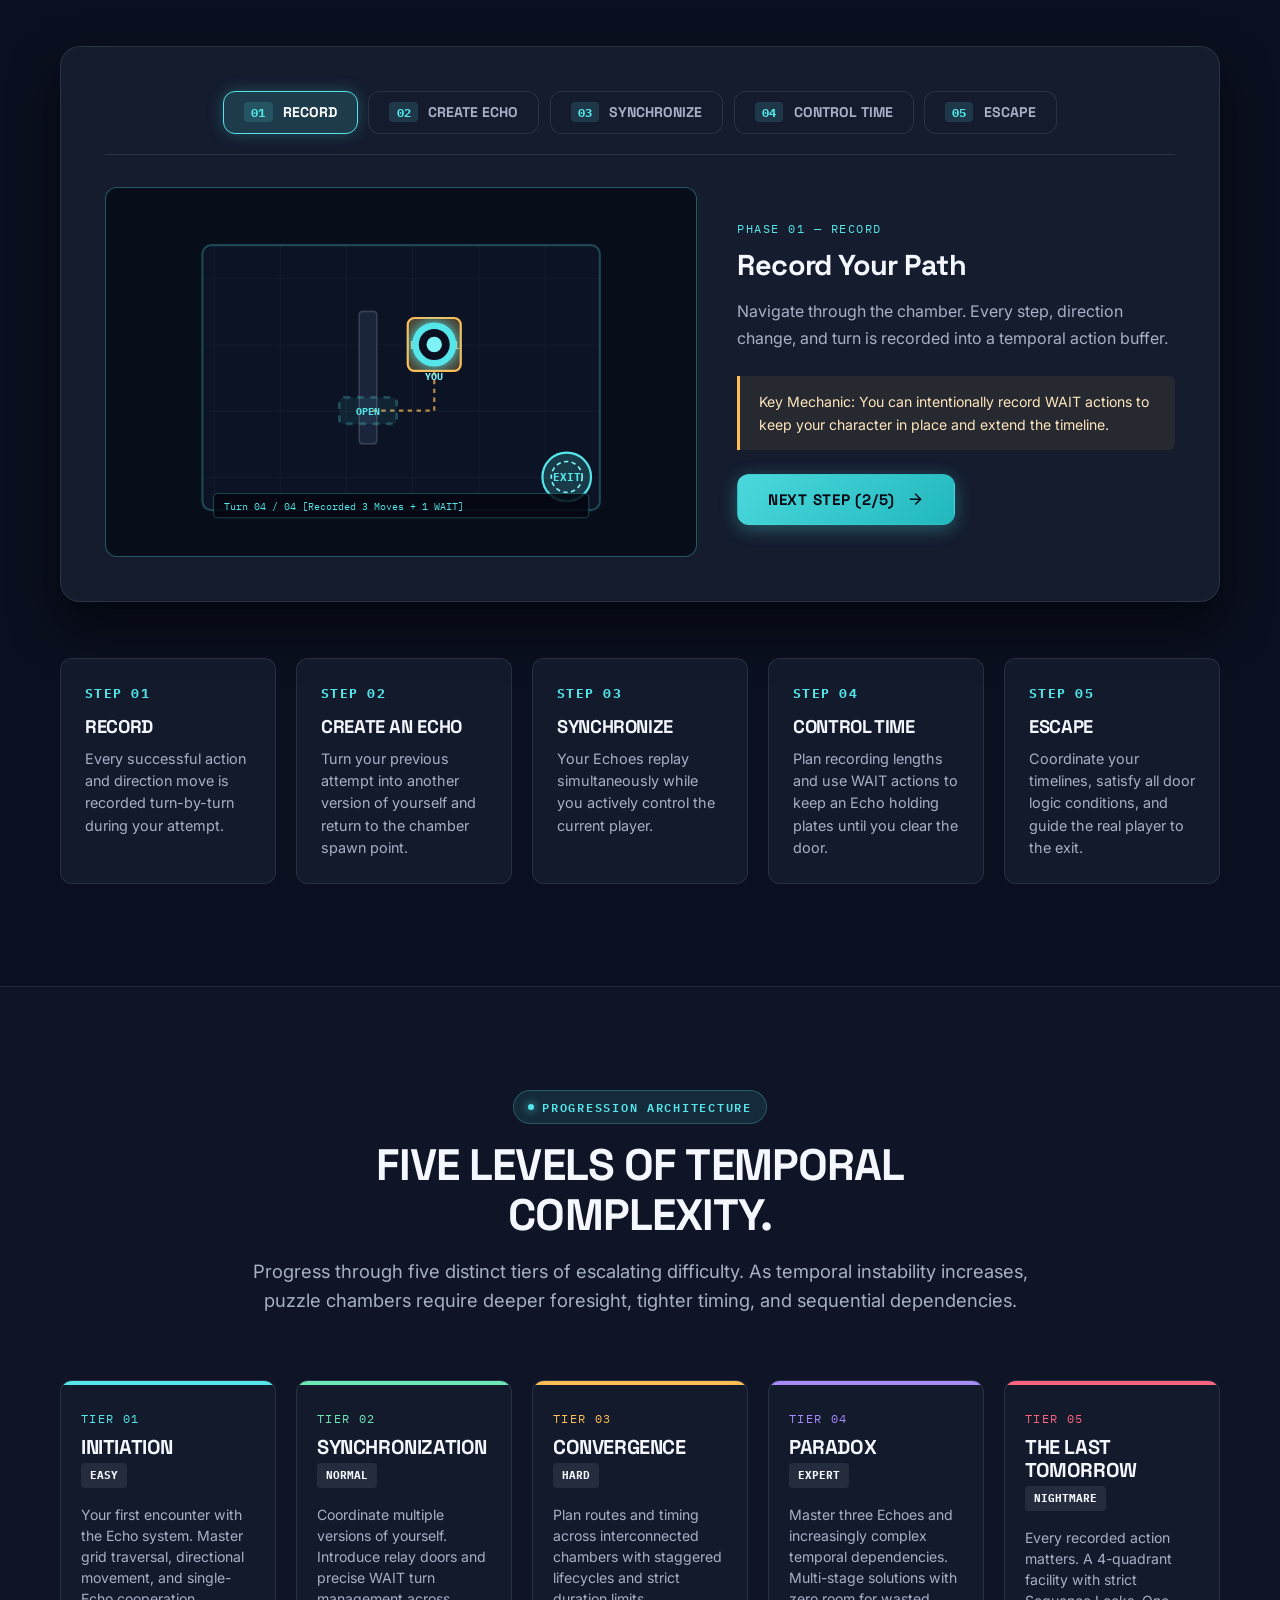
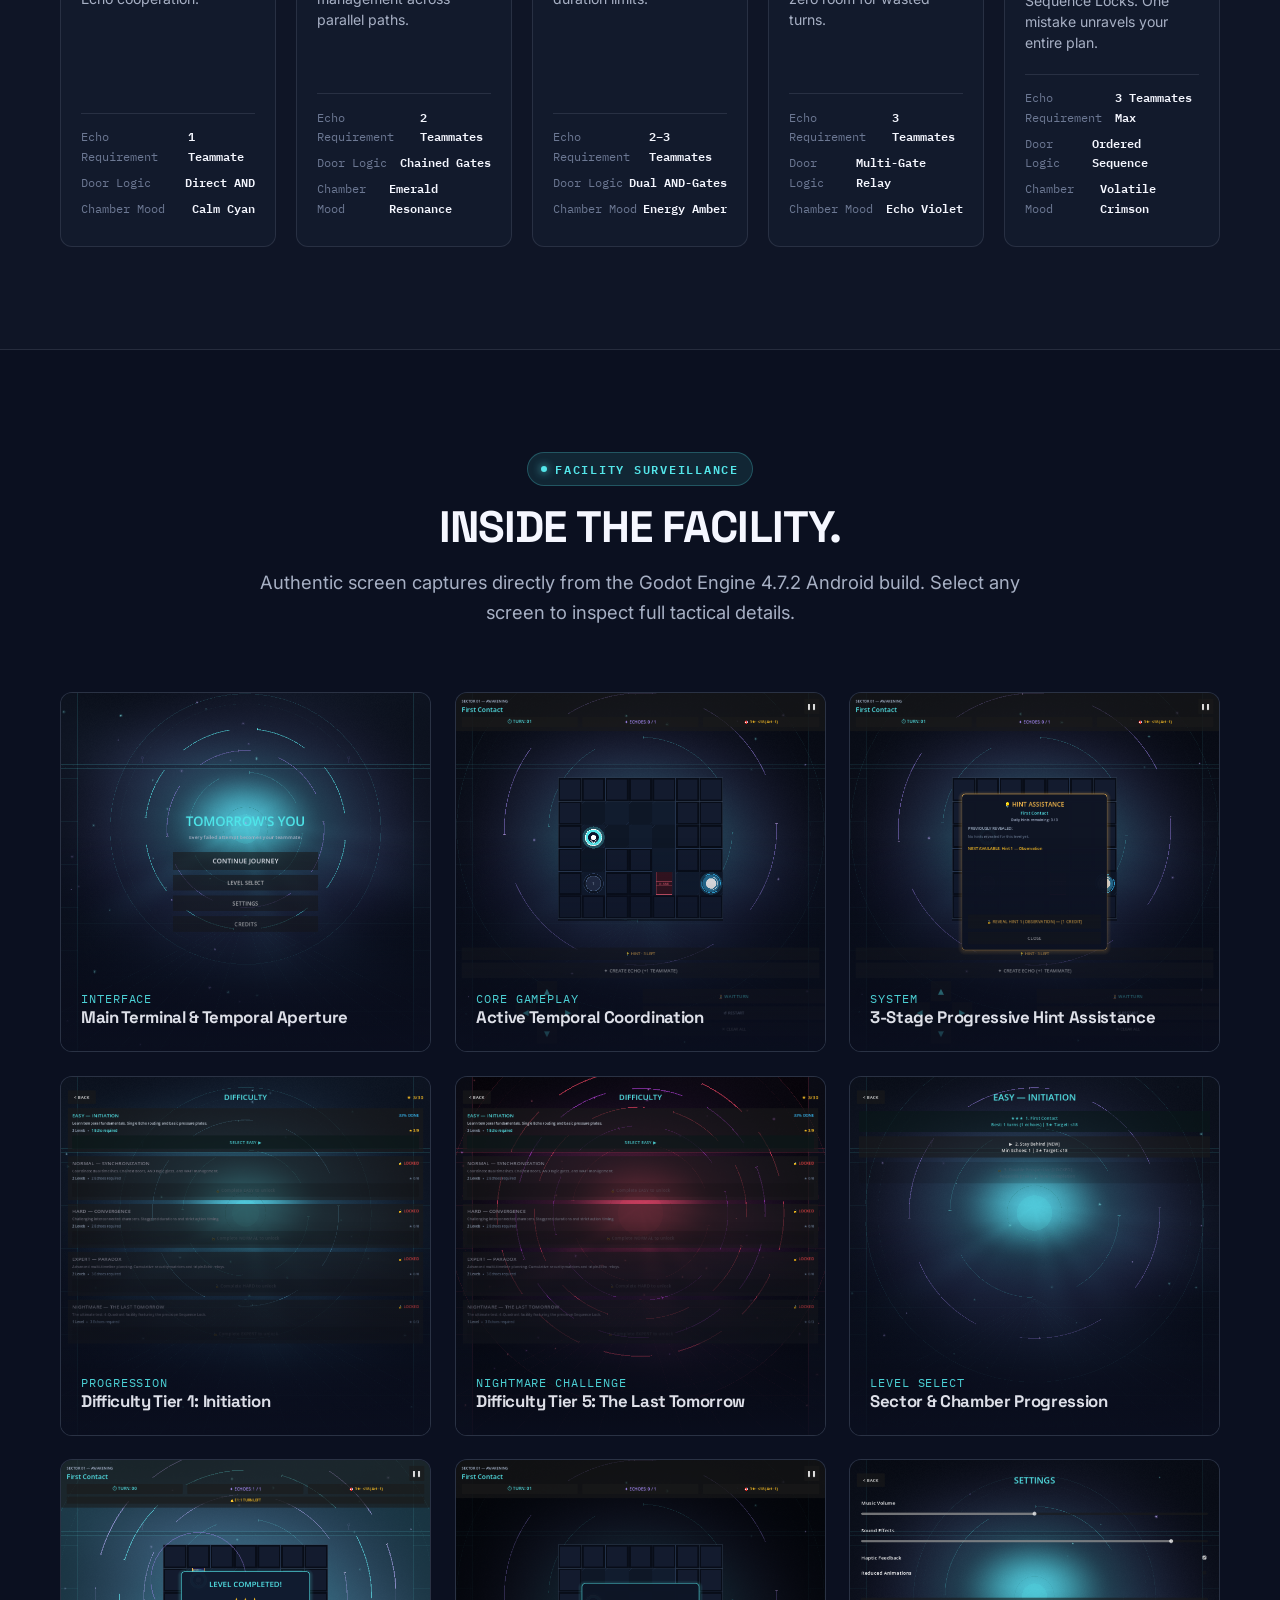
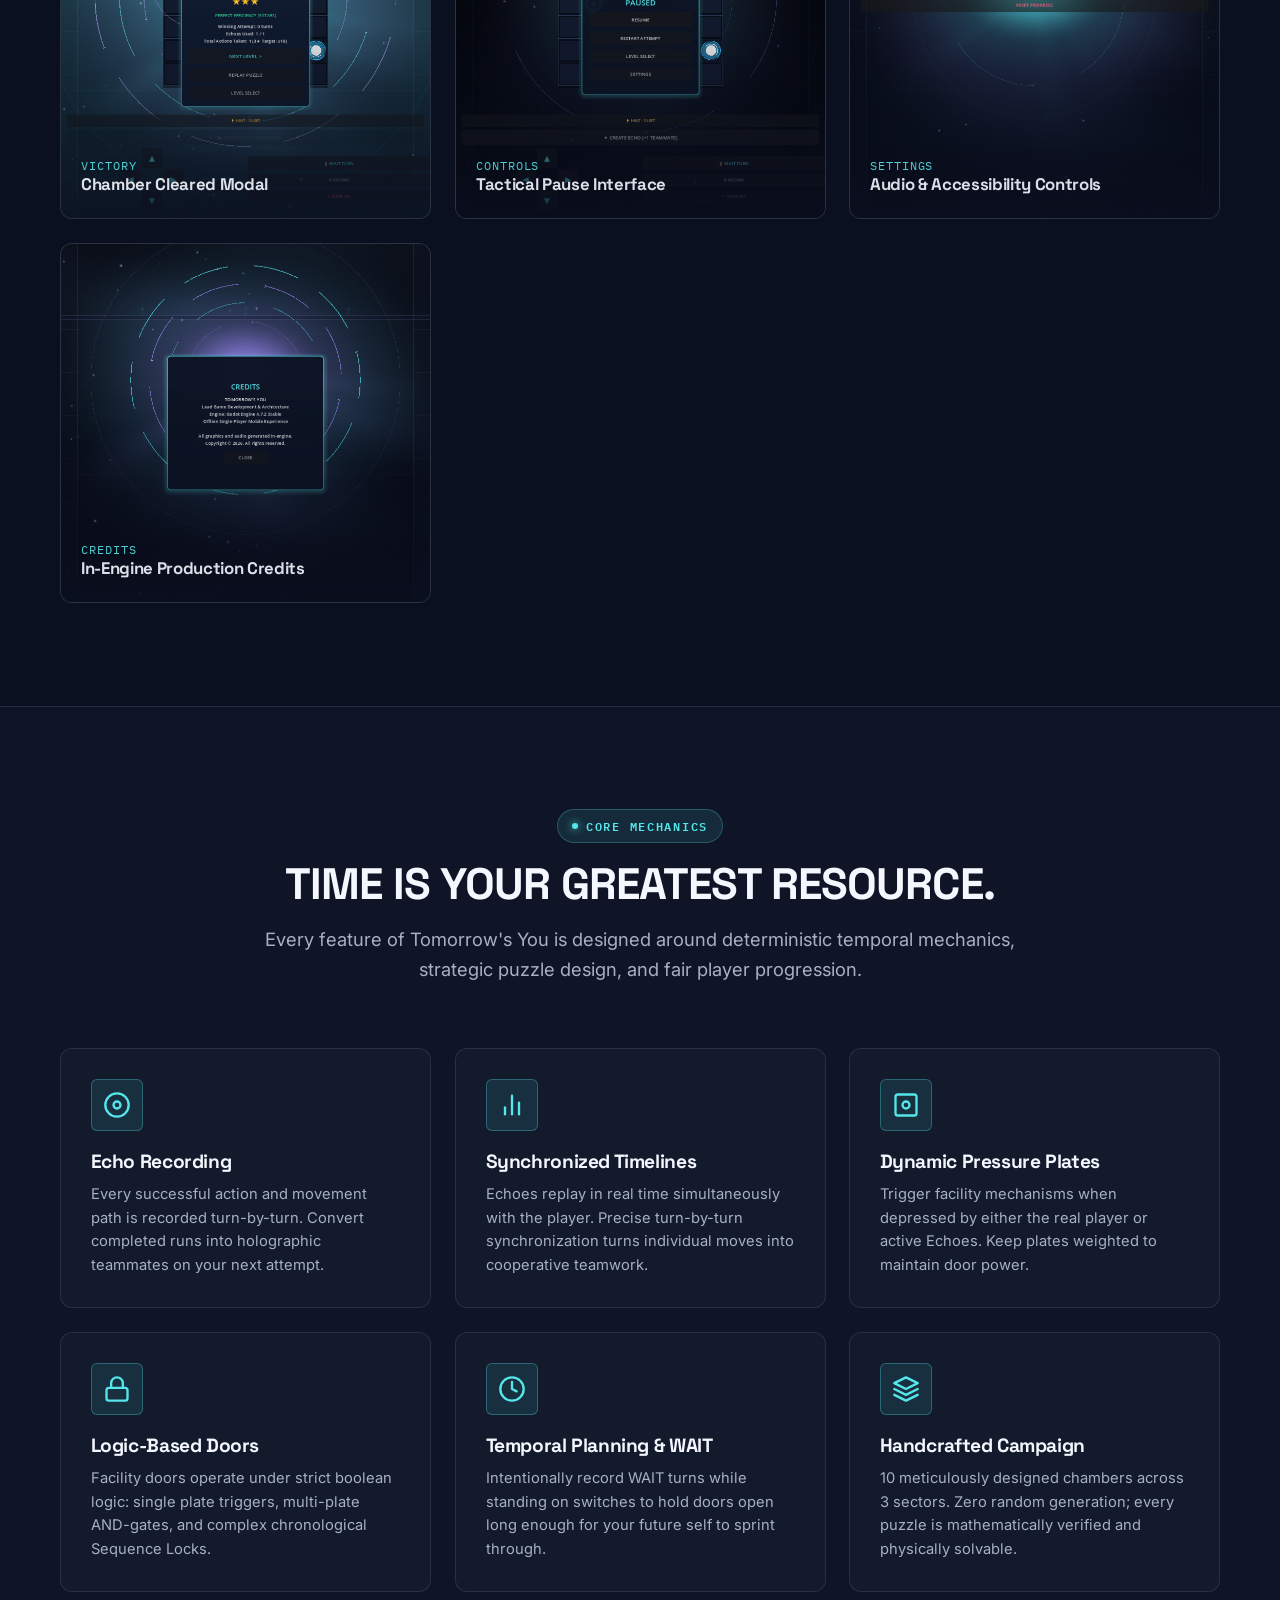
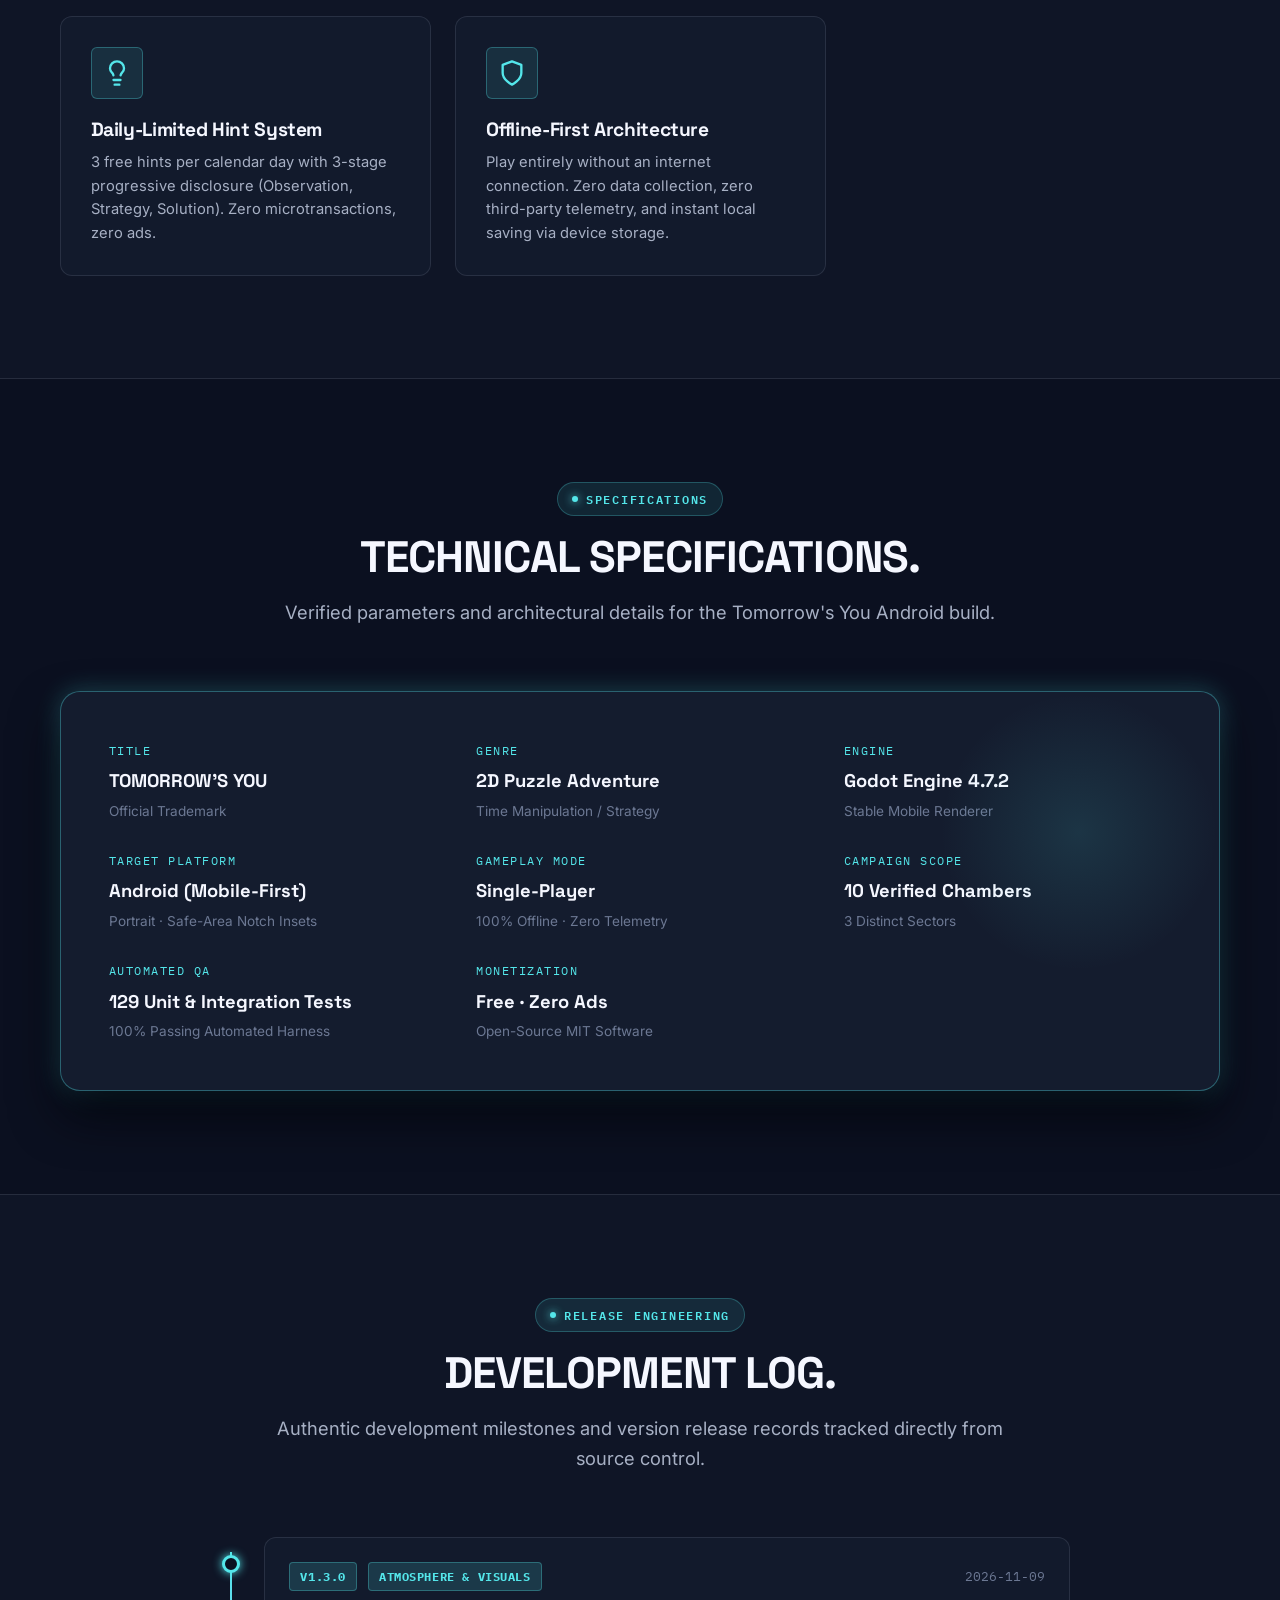
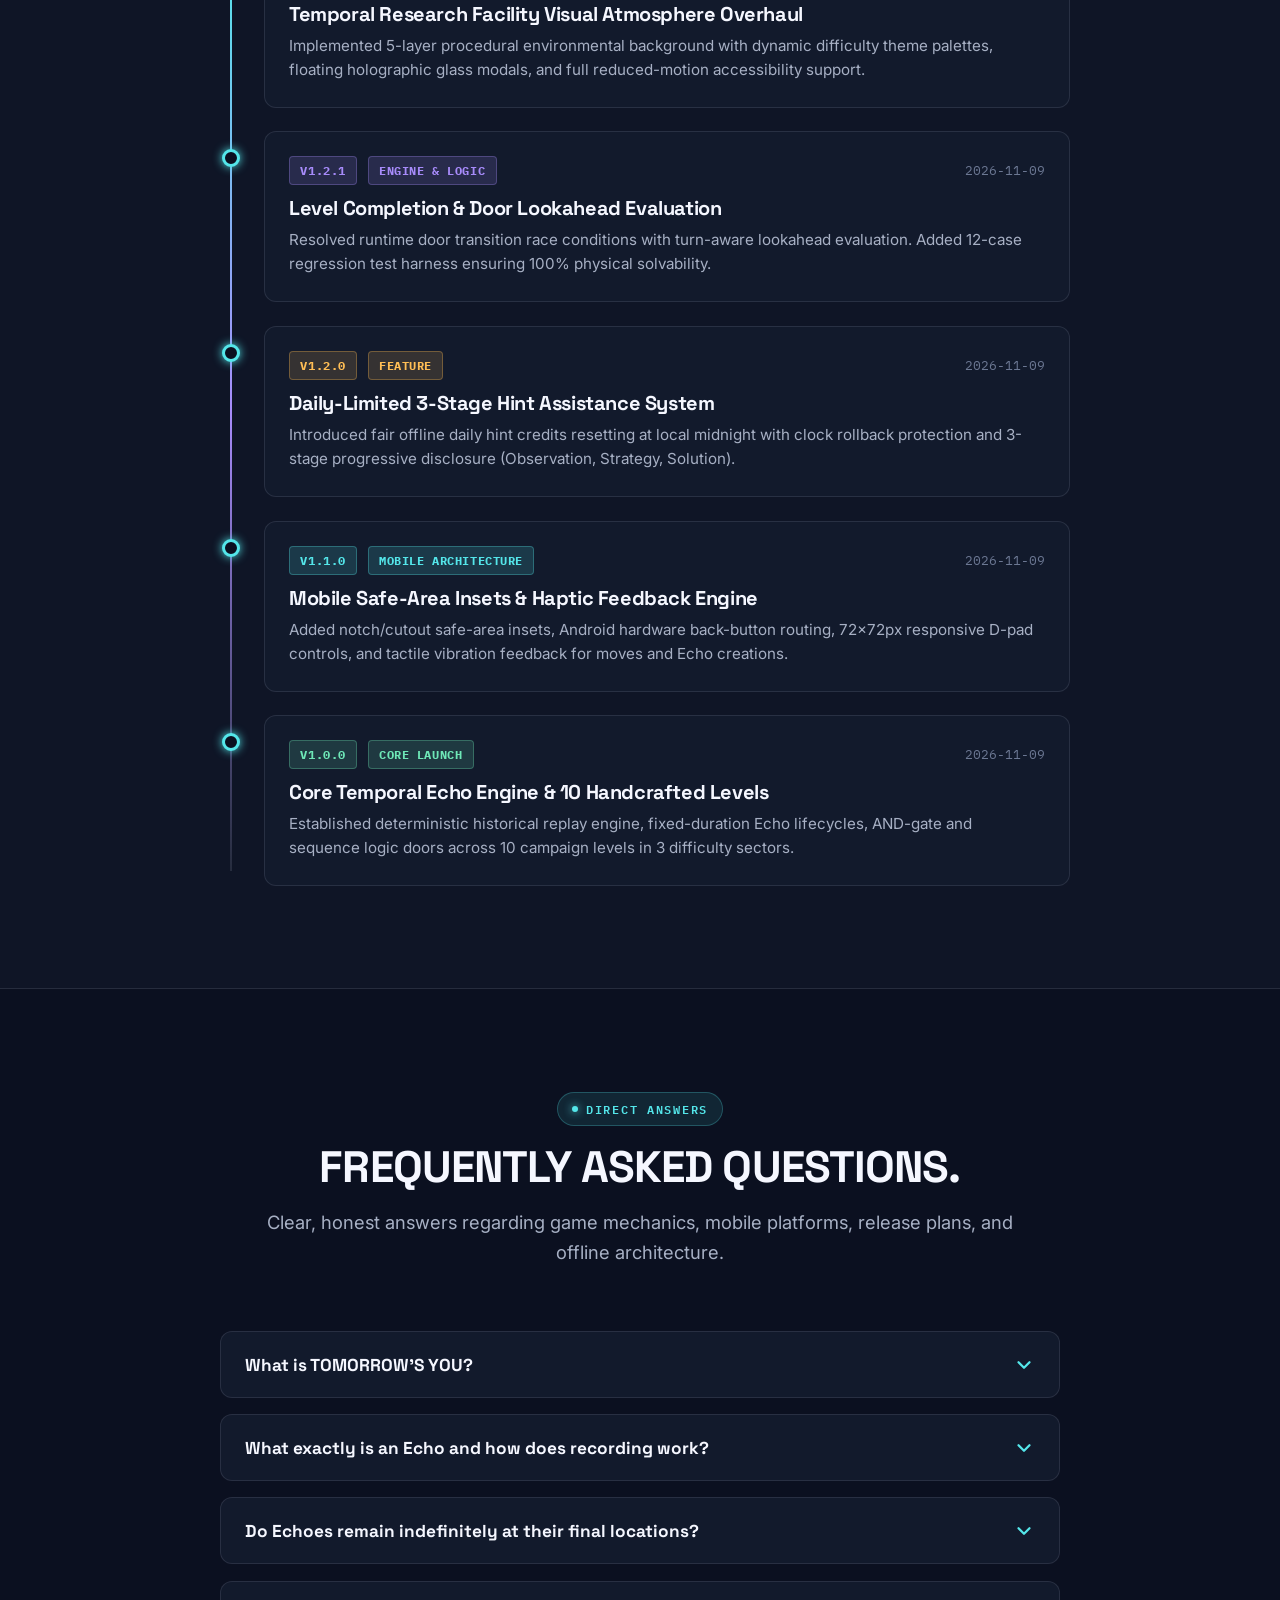
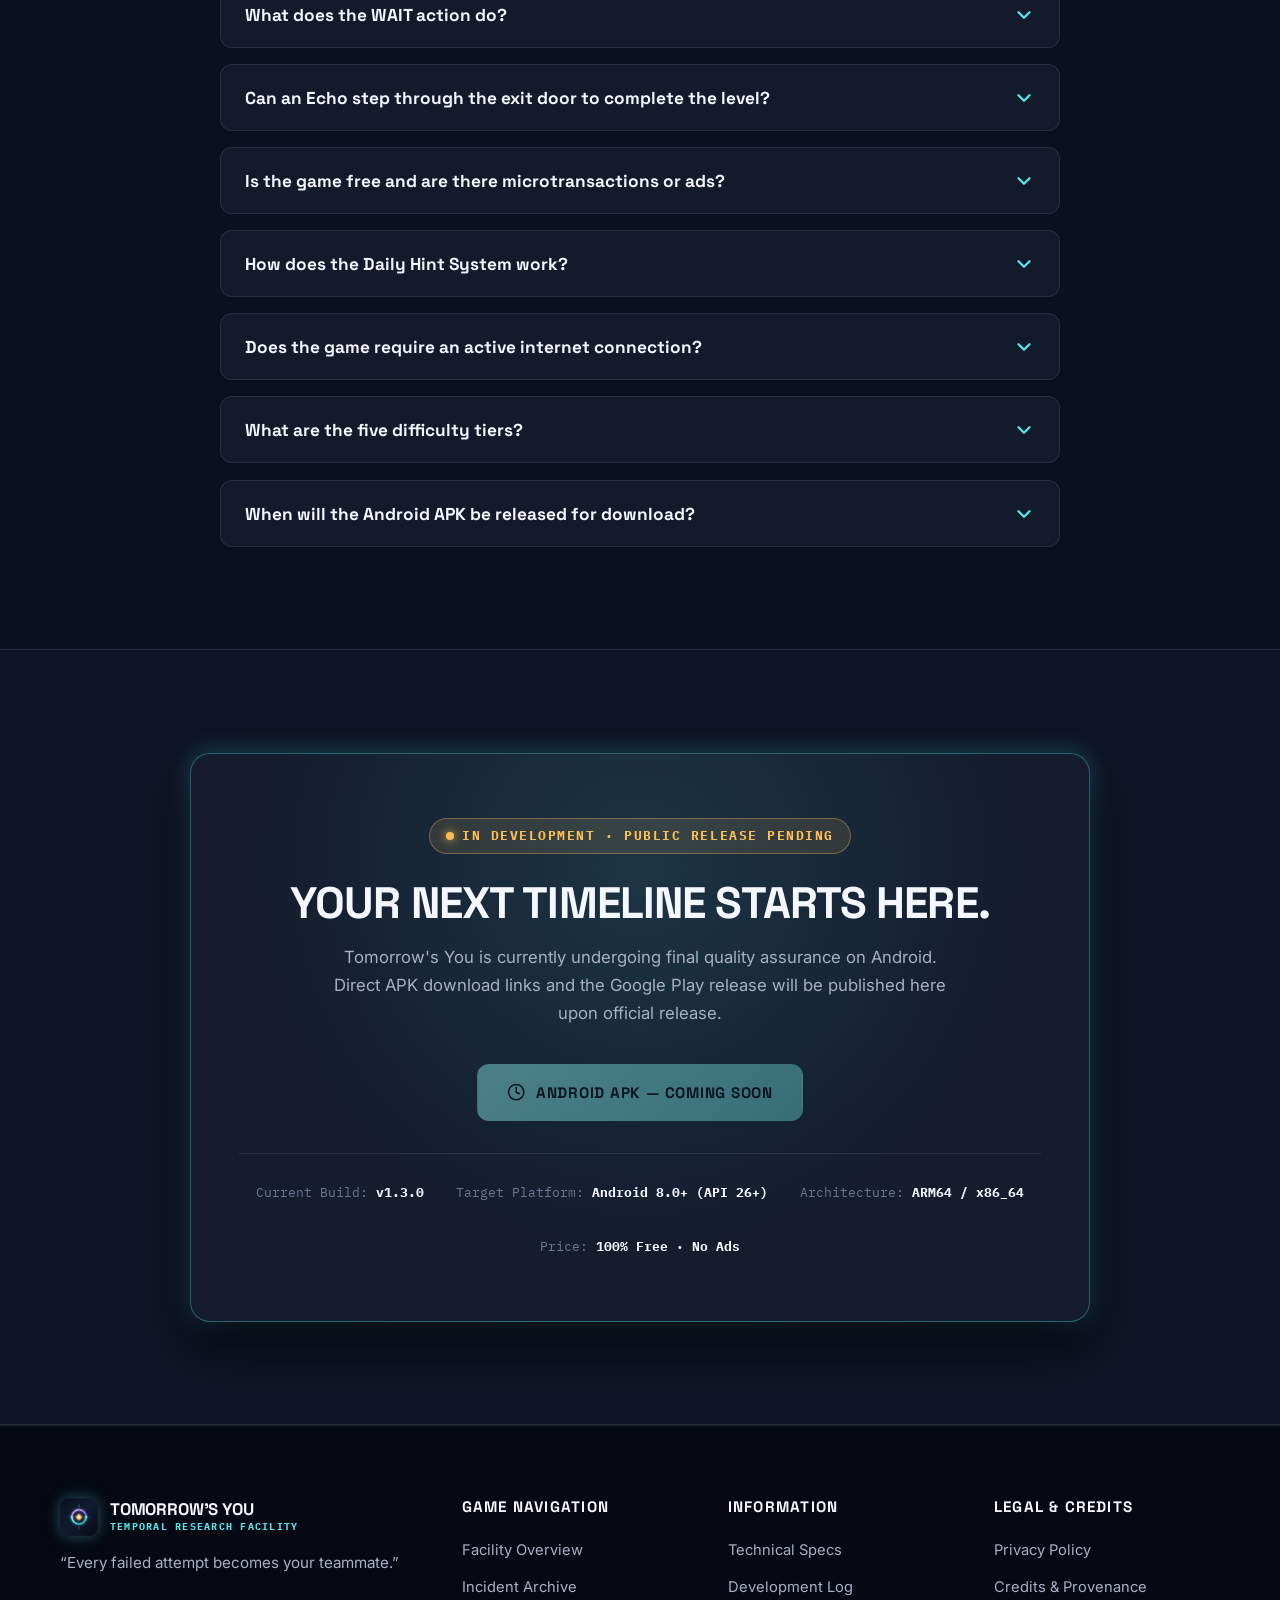
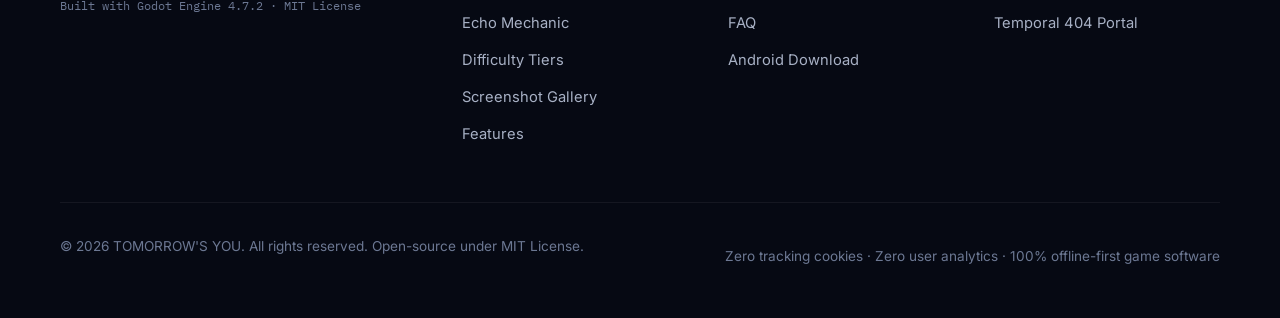
==== commit fcc679bb: "fix(archive): restore document viewer layout, centering, and component visibility" ====
--- a/index.html
+++ b/index.html
@@ -33,9 +33,10 @@
   <link href="https://fonts.googleapis.com/css2?family=IBM+Plex+Mono:wght@400;500;600;700&family=Inter:wght@400;500;600;700&family=Space+Grotesk:wght@500;600;700;800&display=swap" rel="stylesheet" />
 
   <!-- Stylesheets -->
-  <link rel="stylesheet" href="css/style.css" />
-  <link rel="stylesheet" href="css/animations.css" />
-  <link rel="stylesheet" href="css/responsive.css" />
+  <link rel="stylesheet" href="css/style.css?v=1.4.1" />
+  <link rel="stylesheet" href="css/animations.css?v=1.4.1" />
+  <link rel="stylesheet" href="css/archive.css?v=1.4.1" />
+  <link rel="stylesheet" href="css/responsive.css?v=1.4.1" />
 </head>
 <body>
 
@@ -263,82 +264,94 @@
       </div>
     </section>
 
-    <!-- Document Viewer Modal Component -->
-    <div class="archive-viewer" id="archiveViewer" role="dialog" aria-modal="true" aria-hidden="true" aria-labelledby="viewerTitle">
+    <!-- Document Viewer Modal Component (Classified Meridian Record Dossier) -->
+    <div class="archive-viewer" id="archiveViewer" role="dialog" aria-modal="true" aria-hidden="true" aria-labelledby="viewerTitle" style="display: none;">
       <div class="archive-viewer__backdrop" id="archiveViewerBackdrop"></div>
       <div class="archive-viewer__container">
-        <div class="archive-doc">
-          <!-- Security / Header Ribbon -->
+        <article class="archive-doc">
+          <!-- TOP HEADER: Record ID, Classification Badge, and Upper-Right Close Button -->
           <div class="archive-doc__header">
-            <div class="archive-doc__classification-tag" id="viewerTag">RESEARCH ARCHIVE</div>
-            <div class="archive-doc__id" id="viewerId">RECORD 001</div>
+            <div class="archive-doc__header-left">
+              <span class="archive-doc__id" id="viewerId">RECORD 001</span>
+              <span class="archive-doc__classification-tag" id="viewerTag">RESEARCH ARCHIVE</span>
+            </div>
             <button class="archive-doc__close" id="archiveViewerClose" type="button" aria-label="Close document viewer">
-              <svg width="22" height="22" viewBox="0 0 24 24" fill="none" stroke="currentColor" stroke-width="2.5" stroke-linecap="round" stroke-linejoin="round">
+              <svg width="22" height="22" viewBox="0 0 24 24" fill="none" stroke="currentColor" stroke-width="2.5" stroke-linecap="round" stroke-linejoin="round" aria-hidden="true">
                 <line x1="18" y1="6" x2="6" y2="18"></line>
                 <line x1="6" y1="6" x2="18" y2="18"></line>
               </svg>
             </button>
           </div>
 
-          <!-- Document Body with scanning line overlay & watermarks -->
+          <!-- DOCUMENT BODY (Scrollable with Scanlines & Watermark) -->
           <div class="archive-doc__body">
             <div class="archive-doc__scanline" aria-hidden="true"></div>
             <div class="archive-doc__watermark" id="viewerWatermark" aria-hidden="true">MERIDIAN CLASSIFIED</div>
 
-            <div class="archive-doc__meta-grid">
-              <div class="archive-doc__meta-item">
-                <span class="archive-doc__meta-label">Designation</span>
-                <span class="archive-doc__meta-value" id="viewerDesignation">PROJECT PALIMPSEST</span>
+            <!-- DOCUMENT METADATA -->
+            <div class="archive-doc__meta-panel">
+              <div class="archive-doc__meta-facility">
+                <span class="archive-doc__meta-facility-title">MERIDIAN RESEARCH FACILITY</span>
+                <span class="archive-doc__meta-facility-sub">TEMPORAL ANOMALY CONTAINMENT ARCHIVE</span>
               </div>
-              <div class="archive-doc__meta-item">
-                <span class="archive-doc__meta-label">Origin Sector</span>
-                <span class="archive-doc__meta-value" id="viewerSector">Sector 01 — Sub-level 3</span>
+              <div class="archive-doc__meta-grid">
+                <div class="archive-doc__meta-item">
+                  <span class="archive-doc__meta-label">Record Designation</span>
+                  <span class="archive-doc__meta-value" id="viewerDesignation">PROJECT PALIMPSEST</span>
+                </div>
+                <div class="archive-doc__meta-item">
+                  <span class="archive-doc__meta-label">Origin Sector</span>
+                  <span class="archive-doc__meta-value" id="viewerSector">Sector 01 — Sub-level 3 / Core Lab</span>
+                </div>
+                <div class="archive-doc__meta-item">
+                  <span class="archive-doc__meta-label">Archival Status</span>
+                  <span class="archive-doc__meta-value" id="viewerStatus">[ RECORD INCOMPLETE ]</span>
+                </div>
+                <div class="archive-doc__meta-item">
+                  <span class="archive-doc__meta-label">Security Protocol</span>
+                  <span class="archive-doc__meta-value" id="viewerProtocol">DECLASSIFIED FRAGMENT // LEVEL 2</span>
+                </div>
               </div>
-              <div class="archive-doc__meta-item">
-                <span class="archive-doc__meta-label">Archival Status</span>
-                <span class="archive-doc__meta-value" id="viewerStatus">[ RECOVERED — 74% DATA INTEGRITY ]</span>
+            </div>
+
+            <!-- DOCUMENT CONTENT -->
+            <div class="archive-doc__content">
+              <div class="archive-doc__title-row">
+                <h3 class="archive-doc__title" id="viewerTitle">PROJECT PALIMPSEST</h3>
+                <span class="archive-doc__author" id="viewerAuthor">Author: Meridian Science Council // Palimpsest Team</span>
               </div>
-              <div class="archive-doc__meta-item">
-                <span class="archive-doc__meta-label">Security Protocol</span>
-                <span class="archive-doc__meta-value" id="viewerProtocol">DECLASSIFIED FRAGMENT</span>
+
+              <div class="archive-doc__desc-box">
+                <p class="archive-doc__desc" id="viewerDescription">
+                  "An experimental system developed to record and reproduce sequences of human actions.
+                  Its original purpose was to allow a single operator to coordinate multiple tasks through temporary Echoes."
+                </p>
               </div>
-            </div>
-
-            <h3 class="archive-doc__title" id="viewerTitle">PROJECT PALIMPSEST</h3>
-
-            <div class="archive-doc__desc-box">
-              <p class="archive-doc__desc" id="viewerDescription">
-                "An experimental system developed to record and reproduce sequences of human actions.
-                Its original purpose was to allow a single operator to coordinate multiple tasks through temporary Echoes."
-              </p>
-            </div>
-
-            <!-- Corrupted / Redacted Dossier Telemetry -->
-            <div class="archive-doc__dossier-notes" id="viewerNotes">
-              <!-- Dynamic details & redacted markings -->
-            </div>
-
+
+              <!-- Corrupted / Redacted Dossier Telemetry Notes -->
+              <div class="archive-doc__dossier-notes" id="viewerNotes"></div>
+            </div>
+          </div>
+
+          <!-- DOCUMENT FOOTER: Telemetry & Navigation Controls -->
+          <div class="archive-doc__footer">
             <div class="archive-doc__footer-telemetry">
-              <span>FACILITY RECORDING ARCHIVE // REF: <strong id="viewerRef">MRF-REC-001</strong></span>
-              <span>INTEGRITY: <strong id="viewerIntegrity">PARTIAL</strong></span>
-            </div>
-          </div>
-
-          <!-- Navigation Bar (Sequential Browsing) -->
-          <div class="archive-doc__nav">
-            <button class="btn btn--secondary btn--sm" id="archiveViewerPrev" type="button" aria-label="Previous record">
-              <svg width="18" height="18" viewBox="0 0 24 24" fill="none" stroke="currentColor" stroke-width="2"><path d="m15 18-6-6 6-6"/></svg>
-              <span>PREVIOUS RECORD</span>
-            </button>
-
-            <span class="archive-doc__counter" id="archiveViewerCounter">1 / 4</span>
-
-            <button class="btn btn--secondary btn--sm" id="archiveViewerNext" type="button" aria-label="Next record">
-              <span>NEXT RECORD</span>
-              <svg width="18" height="18" viewBox="0 0 24 24" fill="none" stroke="currentColor" stroke-width="2"><path d="m9 18 6-6-6-6"/></svg>
-            </button>
-          </div>
-        </div>
+              <span>FACILITY REF: <strong id="viewerRef">MRF-REC-001</strong></span>
+              <span>INTEGRITY: <strong id="viewerIntegrity">74% DATA INTEGRITY</strong></span>
+            </div>
+            <div class="archive-doc__nav">
+              <button class="btn btn--secondary btn--sm" id="archiveViewerPrev" type="button" aria-label="Previous record">
+                <svg width="18" height="18" viewBox="0 0 24 24" fill="none" stroke="currentColor" stroke-width="2" aria-hidden="true"><path d="m15 18-6-6 6-6"/></svg>
+                <span>PREVIOUS RECORD</span>
+              </button>
+              <span class="archive-doc__counter" id="archiveViewerCounter">1 / 4</span>
+              <button class="btn btn--secondary btn--sm" id="archiveViewerNext" type="button" aria-label="Next record">
+                <span>NEXT RECORD</span>
+                <svg width="18" height="18" viewBox="0 0 24 24" fill="none" stroke="currentColor" stroke-width="2" aria-hidden="true"><path d="m9 18 6-6-6-6"/></svg>
+              </button>
+            </div>
+          </div>
+        </article>
       </div>
     </div>
 
--- a/css/style.css
+++ b/css/style.css
@@ -2140,28 +2140,38 @@
   user-select: none;
 }
 
-/* Document Viewer Modal Component */
+/* Document Viewer Modal Component (Classified Meridian Record Dossier) */
 .archive-viewer {
   position: fixed;
-  inset: 0;
+  top: 0;
+  left: 0;
+  right: 0;
+  bottom: 0;
+  width: 100vw;
+  height: 100vh;
   z-index: 1000;
-  display: flex;
+  display: none;
   align-items: center;
   justify-content: center;
   opacity: 0;
   pointer-events: none;
-  transition: opacity var(--transition-normal);
+  transition: opacity 0.25s ease-in-out;
   padding: clamp(1rem, 3vw, 2.5rem);
+  box-sizing: border-box;
 }
 
 .archive-viewer.active {
+  display: flex !important;
   opacity: 1;
   pointer-events: auto;
 }
 
 .archive-viewer__backdrop {
   position: absolute;
-  inset: 0;
+  top: 0;
+  left: 0;
+  width: 100%;
+  height: 100%;
   background: rgba(5, 8, 18, 0.94);
   backdrop-filter: blur(16px);
   -webkit-backdrop-filter: blur(16px);
@@ -2169,21 +2179,25 @@
 
 .archive-viewer__container {
   position: relative;
-  max-width: 800px;
   width: 100%;
-  max-height: 90vh;
+  max-width: 820px;
+  max-height: min(90vh, 880px);
+  margin: auto;
   z-index: 10;
   display: flex;
   flex-direction: column;
 }
 
 .archive-doc {
-  background: #0B1122;
-  border: 1px solid var(--border-cyan);
+  background: linear-gradient(180deg, #0e162a 0%, #0b1020 100%);
+  border: 1px solid rgba(84, 230, 234, 0.45);
   border-radius: var(--radius-md);
-  box-shadow: 0 25px 60px rgba(0, 0, 0, 0.9), var(--glow-cyan);
+  box-shadow: 0 25px 60px rgba(0, 0, 0, 0.9),
+              0 0 35px rgba(167, 139, 250, 0.18),
+              0 0 15px rgba(84, 230, 234, 0.22);
   display: flex;
   flex-direction: column;
+  max-height: min(90vh, 880px);
   overflow: hidden;
   position: relative;
 }
@@ -2194,8 +2208,26 @@
   justify-content: space-between;
   gap: 1rem;
   padding: 1rem 1.5rem;
-  background: var(--color-bg-surface);
-  border-bottom: 1px solid var(--border-cyan);
+  background: rgba(20, 28, 46, 0.95);
+  border-bottom: 1px solid rgba(84, 230, 234, 0.35);
+  flex-shrink: 0;
+  position: relative;
+  z-index: 2;
+}
+
+.archive-doc__header-left {
+  display: flex;
+  align-items: center;
+  gap: 0.85rem;
+  flex-wrap: wrap;
+}
+
+.archive-doc__id {
+  font-family: var(--font-mono);
+  font-size: 0.85rem;
+  font-weight: 700;
+  letter-spacing: 0.1em;
+  color: #54E6EA;
 }
 
 .archive-doc__classification-tag {
@@ -2208,37 +2240,61 @@
   border-radius: 4px;
 }
 
-.archive-doc__id {
-  font-family: var(--font-mono);
-  font-size: 0.85rem;
-  font-weight: 700;
-  letter-spacing: 0.1em;
-  color: var(--color-text-primary);
-}
-
 .archive-doc__close {
-  background: none;
-  border: none;
+  display: inline-flex;
+  align-items: center;
+  justify-content: center;
+  min-width: 44px;
+  min-height: 44px;
+  width: 44px;
+  height: 44px;
+  padding: 0;
+  background: transparent;
+  border: 1px solid rgba(167, 176, 196, 0.2);
+  border-radius: 6px;
   color: var(--color-text-secondary);
   cursor: pointer;
-  display: flex;
-  align-items: center;
-  justify-content: center;
-  padding: 0.35rem;
-  border-radius: 4px;
   transition: all var(--transition-fast);
+  margin-left: auto;
+  flex-shrink: 0;
 }
 
 .archive-doc__close:hover {
-  color: var(--color-warning-red);
-  background: rgba(255, 100, 124, 0.1);
+  color: #FF647C;
+  border-color: rgba(255, 100, 124, 0.5);
+  background: rgba(255, 100, 124, 0.12);
+  transform: scale(1.05);
+}
+
+.archive-doc__close:focus-visible {
+  outline: 2px solid #54E6EA;
+  outline-offset: 2px;
 }
 
 .archive-doc__body {
   padding: clamp(1.25rem, 3vw, 2.25rem);
   overflow-y: auto;
-  max-height: calc(90vh - 140px);
-  position: relative;
+  overflow-x: hidden;
+  position: relative;
+  flex: 1 1 auto;
+  -webkit-overflow-scrolling: touch;
+}
+
+.archive-doc__body::-webkit-scrollbar {
+  width: 6px;
+}
+
+.archive-doc__body::-webkit-scrollbar-track {
+  background: rgba(11, 16, 32, 0.5);
+}
+
+.archive-doc__body::-webkit-scrollbar-thumb {
+  background: rgba(84, 230, 234, 0.35);
+  border-radius: 3px;
+}
+
+.archive-doc__body::-webkit-scrollbar-thumb:hover {
+  background: rgba(84, 230, 234, 0.6);
 }
 
 .archive-doc__scanline {
@@ -2248,6 +2304,7 @@
   background: linear-gradient(180deg, rgba(84, 230, 234, 0.02) 50%, transparent 50%);
   background-size: 100% 4px;
   opacity: 0.6;
+  z-index: 1;
 }
 
 .archive-doc__watermark {
@@ -2256,34 +2313,66 @@
   left: 50%;
   transform: translate(-50%, -50%) rotate(-25deg);
   font-family: var(--font-mono);
-  font-size: clamp(2rem, 5vw, 3.8rem);
+  font-size: clamp(2rem, 5vw, 4rem);
   font-weight: 800;
   color: rgba(84, 230, 234, 0.035);
   pointer-events: none;
   white-space: nowrap;
   letter-spacing: 0.15em;
   user-select: none;
+  z-index: 0;
+}
+
+.archive-doc__meta-panel {
+  background: rgba(20, 28, 46, 0.75);
+  border: 1px solid rgba(84, 230, 234, 0.25);
+  border-radius: 6px;
+  padding: 1.15rem 1.35rem;
+  margin-bottom: 1.75rem;
+  position: relative;
+  z-index: 2;
+}
+
+.archive-doc__meta-facility {
+  display: flex;
+  flex-direction: column;
+  gap: 0.2rem;
+  padding-bottom: 0.85rem;
+  margin-bottom: 0.85rem;
+  border-bottom: 1px dashed rgba(84, 230, 234, 0.2);
+}
+
+.archive-doc__meta-facility-title {
+  font-family: var(--font-mono);
+  font-size: 0.78rem;
+  font-weight: 700;
+  letter-spacing: 0.12em;
+  color: #54E6EA;
+}
+
+.archive-doc__meta-facility-sub {
+  font-family: var(--font-mono);
+  font-size: 0.68rem;
+  letter-spacing: 0.08em;
+  color: #A78BFA;
+  opacity: 0.85;
 }
 
 .archive-doc__meta-grid {
   display: grid;
   grid-template-columns: repeat(2, 1fr);
-  gap: 1rem;
-  padding: 1rem;
-  background: rgba(20, 28, 46, 0.7);
-  border: 1px solid var(--border-subtle);
-  border-radius: var(--radius-sm);
-  margin-bottom: 1.5rem;
+  gap: 1rem 1.5rem;
 }
 
 .archive-doc__meta-item {
   display: flex;
   flex-direction: column;
+  gap: 0.25rem;
 }
 
 .archive-doc__meta-label {
   font-family: var(--font-mono);
-  font-size: 0.7rem;
+  font-size: 0.68rem;
   color: var(--color-text-muted);
   letter-spacing: 0.08em;
   text-transform: uppercase;
@@ -2293,43 +2382,64 @@
   font-family: var(--font-mono);
   font-size: 0.84rem;
   font-weight: 600;
-  color: var(--color-player-cyan);
+  color: #F5F7FF;
+}
+
+.archive-doc__content {
+  position: relative;
+  z-index: 2;
+}
+
+.archive-doc__title-row {
+  display: flex;
+  flex-direction: column;
+  gap: 0.35rem;
+  margin-bottom: 1.25rem;
 }
 
 .archive-doc__title {
   font-size: clamp(1.4rem, 2.5vw, 1.85rem);
-  color: var(--color-text-primary);
-  margin-bottom: 1rem;
+  font-weight: 700;
+  color: #F5F7FF;
+  letter-spacing: 0.02em;
+  margin: 0;
+}
+
+.archive-doc__author {
+  font-family: var(--font-mono);
+  font-size: 0.78rem;
+  color: #A78BFA;
+  letter-spacing: 0.05em;
 }
 
 .archive-doc__desc-box {
-  background: rgba(20, 28, 46, 0.5);
-  border-left: 3px solid var(--color-player-cyan);
-  padding: 1rem 1.25rem;
+  background: rgba(14, 22, 38, 0.85);
+  border-left: 3px solid #54E6EA;
+  padding: 1.15rem 1.35rem;
   margin-bottom: 1.75rem;
-  border-radius: 0 var(--radius-sm) var(--radius-sm) 0;
+  border-radius: 0 6px 6px 0;
 }
 
 .archive-doc__desc {
   font-size: 1rem;
   line-height: 1.7;
-  color: var(--color-text-primary);
+  color: #F5F7FF;
   font-style: italic;
-  margin-bottom: 0;
+  margin: 0;
 }
 
 .archive-doc__dossier-notes {
   display: flex;
   flex-direction: column;
-  gap: 1.25rem;
-  margin-bottom: 2rem;
+  gap: 1.15rem;
+  margin-bottom: 1rem;
 }
 
 .archive-doc__note-block {
-  padding: 1rem;
-  background: rgba(11, 16, 32, 0.5);
-  border: 1px solid var(--border-subtle);
-  border-radius: var(--radius-sm);
+  padding: 1.1rem 1.25rem;
+  background: rgba(11, 16, 32, 0.65);
+  border: 1px solid rgba(167, 176, 196, 0.18);
+  border-radius: 6px;
 }
 
 .archive-doc__note-label {
@@ -2337,8 +2447,8 @@
   font-size: 0.74rem;
   font-weight: 700;
   letter-spacing: 0.1em;
-  color: var(--color-energy-amber);
-  margin-bottom: 0.4rem;
+  color: #FFBE55;
+  margin: 0 0 0.45rem 0;
   text-transform: uppercase;
 }
 
@@ -2346,7 +2456,19 @@
   font-size: 0.92rem;
   line-height: 1.65;
   color: var(--color-text-secondary);
-  margin-bottom: 0;
+  margin: 0;
+}
+
+.archive-doc__footer {
+  display: flex;
+  flex-direction: column;
+  gap: 0.85rem;
+  padding: 1rem 1.5rem;
+  background: rgba(20, 28, 46, 0.95);
+  border-top: 1px solid rgba(84, 230, 234, 0.25);
+  flex-shrink: 0;
+  position: relative;
+  z-index: 2;
 }
 
 .archive-doc__footer-telemetry {
@@ -2354,32 +2476,29 @@
   flex-wrap: wrap;
   justify-content: space-between;
   align-items: center;
-  gap: 0.5rem;
-  padding-top: 1rem;
-  border-top: 1px dashed rgba(167, 176, 196, 0.2);
+  gap: 0.75rem;
   font-family: var(--font-mono);
   font-size: 0.74rem;
   color: var(--color-text-muted);
 }
 
 .archive-doc__footer-telemetry strong {
-  color: var(--color-player-cyan);
+  color: #54E6EA;
 }
 
 .archive-doc__nav {
   display: flex;
   align-items: center;
   justify-content: space-between;
-  padding: 0.85rem 1.5rem;
-  background: var(--color-bg-surface);
-  border-top: 1px solid var(--border-subtle);
+  gap: 1rem;
 }
 
 .archive-doc__counter {
   font-family: var(--font-mono);
-  font-size: 0.82rem;
+  font-size: 0.85rem;
   font-weight: 700;
-  color: var(--color-player-cyan);
+  color: #54E6EA;
+  letter-spacing: 0.1em;
 }
 
 .btn--sm {
--- a/css/archive.css
+++ b/css/archive.css
@@ -0,0 +1,672 @@
+/* ==========================================================================
+   THE INCIDENT ARCHIVE — CLASSIFIED FACILITY RECORDS & DOCUMENT VIEWER
+   TOMORROW'S YOU Official Website
+   ========================================================================== */
+
+/* Section Outer Container */
+.section--archive {
+  background: radial-gradient(circle at 50% 10%, rgba(84, 230, 234, 0.05) 0%, transparent 55%),
+              rgba(14, 20, 36, 0.72);
+  border-top: 1px solid var(--border-subtle, rgba(167, 176, 196, 0.15));
+  border-bottom: 1px solid var(--border-subtle, rgba(167, 176, 196, 0.15));
+  position: relative;
+  overflow: hidden;
+}
+
+.section--archive::before {
+  content: "";
+  position: absolute;
+  top: 0;
+  left: 0;
+  right: 0;
+  height: 1px;
+  background: linear-gradient(90deg, transparent 0%, #54E6EA 50%, transparent 100%);
+  opacity: 0.6;
+}
+
+.archive-intro-text {
+  max-width: 680px;
+  margin: 1.25rem auto 0 auto;
+  padding: 1.15rem 1.5rem;
+  background: rgba(11, 16, 32, 0.65);
+  border-left: 3px solid #54E6EA;
+  border-radius: 0 6px 6px 0;
+  text-align: left;
+}
+
+.archive-intro-text p {
+  font-family: var(--font-body, 'Inter', sans-serif);
+  font-size: 0.96rem;
+  line-height: 1.6;
+  color: var(--color-text-secondary, #A7B0C4);
+  margin-bottom: 0.45rem;
+}
+
+.archive-intro-text p:last-child {
+  margin-bottom: 0;
+  color: #54E6EA;
+}
+
+/* 4 Archive Cards Grid */
+.archive-grid {
+  display: grid;
+  grid-template-columns: repeat(auto-fit, minmax(260px, 1fr));
+  gap: 1.5rem;
+  margin-top: 2.25rem;
+}
+
+.archive-card {
+  background: var(--color-bg-panel, #141C2E);
+  border: 1px solid var(--border-subtle, rgba(167, 176, 196, 0.15));
+  border-radius: var(--radius-md, 8px);
+  padding: 1.65rem;
+  display: flex;
+  flex-direction: column;
+  cursor: pointer;
+  position: relative;
+  overflow: hidden;
+  transition: all var(--transition-normal, 0.25s ease);
+  backdrop-filter: blur(8px);
+}
+
+.archive-card:hover {
+  transform: translateY(-5px);
+  border-color: #54E6EA;
+  box-shadow: 0 15px 35px rgba(0, 0, 0, 0.6), 0 0 20px rgba(84, 230, 234, 0.2);
+}
+
+.archive-card:focus-visible {
+  outline: 2px solid #54E6EA;
+  outline-offset: 3px;
+}
+
+.archive-card__scan-accent {
+  position: absolute;
+  top: 0;
+  left: 0;
+  right: 0;
+  height: 2px;
+  background: linear-gradient(90deg, transparent, #54E6EA, transparent);
+  opacity: 0;
+  transition: opacity var(--transition-fast, 0.15s ease);
+}
+
+.archive-card:hover .archive-card__scan-accent {
+  opacity: 1;
+}
+
+.archive-card__header {
+  display: flex;
+  justify-content: space-between;
+  align-items: center;
+  gap: 0.5rem;
+  margin-bottom: 0.75rem;
+}
+
+.archive-card__id {
+  font-family: var(--font-mono, 'IBM Plex Mono', monospace);
+  font-size: 0.75rem;
+  color: #54E6EA;
+  letter-spacing: 0.1em;
+  font-weight: 700;
+}
+
+.archive-card__meta {
+  display: flex;
+  justify-content: space-between;
+  align-items: center;
+  font-family: var(--font-mono, 'IBM Plex Mono', monospace);
+  font-size: 0.7rem;
+  margin-bottom: 1rem;
+  padding-bottom: 0.65rem;
+  border-bottom: 1px dashed rgba(167, 176, 196, 0.18);
+}
+
+.archive-card__status {
+  color: #FFBE55;
+}
+
+.archive-card__ref {
+  color: #7A8499;
+}
+
+.archive-card__title {
+  font-size: 1.15rem;
+  font-weight: 700;
+  color: #F5F7FF;
+  margin-bottom: 0.75rem;
+  letter-spacing: 0.02em;
+}
+
+.archive-card__desc {
+  font-size: 0.9rem;
+  line-height: 1.6;
+  color: var(--color-text-secondary, #A7B0C4);
+  margin-bottom: 1.5rem;
+  flex-grow: 1;
+}
+
+.archive-card__action {
+  display: flex;
+  align-items: center;
+  justify-content: space-between;
+  padding-top: 0.85rem;
+  border-top: 1px solid var(--border-subtle, rgba(167, 176, 196, 0.15));
+  font-family: var(--font-mono, 'IBM Plex Mono', monospace);
+  font-size: 0.76rem;
+  font-weight: 700;
+  letter-spacing: 0.1em;
+  color: #54E6EA;
+}
+
+.archive-card__action svg {
+  transition: transform var(--transition-fast, 0.15s ease);
+}
+
+.archive-card:hover .archive-card__action svg {
+  transform: translateX(4px);
+}
+
+/* Redacted Text Treatment */
+.archive-redacted {
+  display: inline-block;
+  background: rgba(84, 230, 234, 0.12);
+  color: #54E6EA;
+  font-family: var(--font-mono, 'IBM Plex Mono', monospace);
+  font-size: 0.78rem;
+  font-weight: 700;
+  letter-spacing: 0.1em;
+  padding: 0.15rem 0.45rem;
+  border-radius: 3px;
+  border: 1px dashed rgba(84, 230, 234, 0.4);
+  margin: 0 0.2rem;
+  user-select: none;
+}
+
+.archive-redacted--warning {
+  background: rgba(255, 100, 124, 0.15);
+  color: #FF647C;
+  border-color: rgba(255, 100, 124, 0.45);
+}
+
+.archive-redacted--amber {
+  background: rgba(255, 190, 85, 0.15);
+  color: #FFBE55;
+  border-color: rgba(255, 190, 85, 0.45);
+}
+
+/* ==========================================================================
+   DOCUMENT VIEWER MODAL COMPONENT (RESTORED & PROPERLY STYLED)
+   ========================================================================== */
+
+.archive-viewer {
+  position: fixed;
+  top: 0;
+  left: 0;
+  right: 0;
+  bottom: 0;
+  width: 100vw;
+  height: 100vh;
+  z-index: 1000;
+  display: none; /* Hidden by default — never flashes or pushes normal flow */
+  align-items: center;
+  justify-content: center;
+  opacity: 0;
+  pointer-events: none;
+  transition: opacity 0.25s ease-in-out;
+  padding: clamp(1rem, 3vw, 2.5rem);
+  box-sizing: border-box;
+}
+
+.archive-viewer.active {
+  display: flex !important;
+  opacity: 1;
+  pointer-events: auto;
+}
+
+.archive-viewer__backdrop {
+  position: absolute;
+  top: 0;
+  left: 0;
+  width: 100%;
+  height: 100%;
+  background: rgba(5, 8, 18, 0.94);
+  backdrop-filter: blur(16px);
+  -webkit-backdrop-filter: blur(16px);
+}
+
+.archive-viewer__container {
+  position: relative;
+  width: 100%;
+  max-width: 820px;
+  max-height: min(90vh, 880px);
+  margin: auto;
+  z-index: 10;
+  display: flex;
+  flex-direction: column;
+}
+
+/* Document Panel Styling */
+.archive-doc {
+  background: linear-gradient(180deg, #0e162a 0%, #0b1020 100%);
+  border: 1px solid rgba(84, 230, 234, 0.45);
+  border-radius: var(--radius-md, 8px);
+  box-shadow: 0 25px 60px rgba(0, 0, 0, 0.9),
+              0 0 35px rgba(167, 139, 250, 0.18),
+              0 0 15px rgba(84, 230, 234, 0.22);
+  display: flex;
+  flex-direction: column;
+  max-height: min(90vh, 880px);
+  overflow: hidden;
+  position: relative;
+}
+
+/* TOP HEADER: ID, Classification Tag, and Right-Aligned Close Button */
+.archive-doc__header {
+  display: flex;
+  align-items: center;
+  justify-content: space-between;
+  gap: 1rem;
+  padding: 1rem 1.5rem;
+  background: rgba(20, 28, 46, 0.95);
+  border-bottom: 1px solid rgba(84, 230, 234, 0.35);
+  flex-shrink: 0;
+  position: relative;
+  z-index: 2;
+}
+
+.archive-doc__header-left {
+  display: flex;
+  align-items: center;
+  gap: 0.85rem;
+  flex-wrap: wrap;
+}
+
+.archive-doc__id {
+  font-family: var(--font-mono, 'IBM Plex Mono', monospace);
+  font-size: 0.85rem;
+  font-weight: 700;
+  letter-spacing: 0.1em;
+  color: #54E6EA;
+}
+
+.archive-doc__classification-tag {
+  font-family: var(--font-mono, 'IBM Plex Mono', monospace);
+  font-size: 0.72rem;
+  font-weight: 700;
+  letter-spacing: 0.12em;
+  text-transform: uppercase;
+  padding: 0.3rem 0.75rem;
+  border-radius: 4px;
+}
+
+/* Close Button — upper-right corner with 44x44 minimum touch target */
+.archive-doc__close {
+  display: inline-flex;
+  align-items: center;
+  justify-content: center;
+  min-width: 44px;
+  min-height: 44px;
+  width: 44px;
+  height: 44px;
+  padding: 0;
+  background: transparent;
+  border: 1px solid rgba(167, 176, 196, 0.2);
+  border-radius: 6px;
+  color: var(--color-text-secondary, #A7B0C4);
+  cursor: pointer;
+  transition: all var(--transition-fast, 0.15s ease);
+  margin-left: auto;
+  flex-shrink: 0;
+}
+
+.archive-doc__close:hover {
+  color: #FF647C;
+  border-color: rgba(255, 100, 124, 0.5);
+  background: rgba(255, 100, 124, 0.12);
+  transform: scale(1.05);
+}
+
+.archive-doc__close:focus-visible {
+  outline: 2px solid #54E6EA;
+  outline-offset: 2px;
+}
+
+/* DOCUMENT BODY (Scrollable with Sci-Fi Scanlines and Watermark) */
+.archive-doc__body {
+  padding: clamp(1.25rem, 3vw, 2.25rem);
+  overflow-y: auto;
+  overflow-x: hidden;
+  position: relative;
+  flex: 1 1 auto;
+  -webkit-overflow-scrolling: touch;
+}
+
+/* Custom Scrollbar for Sci-Fi Feel */
+.archive-doc__body::-webkit-scrollbar {
+  width: 6px;
+}
+
+.archive-doc__body::-webkit-scrollbar-track {
+  background: rgba(11, 16, 32, 0.5);
+}
+
+.archive-doc__body::-webkit-scrollbar-thumb {
+  background: rgba(84, 230, 234, 0.35);
+  border-radius: 3px;
+}
+
+.archive-doc__body::-webkit-scrollbar-thumb:hover {
+  background: rgba(84, 230, 234, 0.6);
+}
+
+.archive-doc__scanline {
+  position: absolute;
+  inset: 0;
+  pointer-events: none;
+  background: linear-gradient(180deg, rgba(84, 230, 234, 0.02) 50%, transparent 50%);
+  background-size: 100% 4px;
+  opacity: 0.6;
+  z-index: 1;
+}
+
+.archive-doc__watermark {
+  position: absolute;
+  top: 50%;
+  left: 50%;
+  transform: translate(-50%, -50%) rotate(-25deg);
+  font-family: var(--font-mono, 'IBM Plex Mono', monospace);
+  font-size: clamp(2rem, 5vw, 4rem);
+  font-weight: 800;
+  color: rgba(84, 230, 234, 0.035);
+  text-transform: uppercase;
+  pointer-events: none;
+  white-space: nowrap;
+  letter-spacing: 0.15em;
+  user-select: none;
+  z-index: 0;
+}
+
+/* DOCUMENT METADATA PANEL */
+.archive-doc__meta-panel {
+  background: rgba(20, 28, 46, 0.75);
+  border: 1px solid rgba(84, 230, 234, 0.25);
+  border-radius: 6px;
+  padding: 1.15rem 1.35rem;
+  margin-bottom: 1.75rem;
+  position: relative;
+  z-index: 2;
+}
+
+.archive-doc__meta-facility {
+  display: flex;
+  flex-direction: column;
+  gap: 0.2rem;
+  padding-bottom: 0.85rem;
+  margin-bottom: 0.85rem;
+  border-bottom: 1px dashed rgba(84, 230, 234, 0.2);
+}
+
+.archive-doc__meta-facility-title {
+  font-family: var(--font-mono, 'IBM Plex Mono', monospace);
+  font-size: 0.78rem;
+  font-weight: 700;
+  letter-spacing: 0.12em;
+  color: #54E6EA;
+}
+
+.archive-doc__meta-facility-sub {
+  font-family: var(--font-mono, 'IBM Plex Mono', monospace);
+  font-size: 0.68rem;
+  letter-spacing: 0.08em;
+  color: #A78BFA;
+  opacity: 0.85;
+}
+
+.archive-doc__meta-grid {
+  display: grid;
+  grid-template-columns: repeat(2, 1fr);
+  gap: 1rem 1.5rem;
+}
+
+.archive-doc__meta-item {
+  display: flex;
+  flex-direction: column;
+  gap: 0.25rem;
+}
+
+.archive-doc__meta-label {
+  font-family: var(--font-mono, 'IBM Plex Mono', monospace);
+  font-size: 0.68rem;
+  color: var(--color-text-muted, #7A8499);
+  letter-spacing: 0.08em;
+  text-transform: uppercase;
+}
+
+.archive-doc__meta-value {
+  font-family: var(--font-mono, 'IBM Plex Mono', monospace);
+  font-size: 0.84rem;
+  font-weight: 600;
+  color: #F5F7FF;
+}
+
+/* DOCUMENT CONTENT */
+.archive-doc__content {
+  position: relative;
+  z-index: 2;
+}
+
+.archive-doc__title-row {
+  display: flex;
+  flex-direction: column;
+  gap: 0.35rem;
+  margin-bottom: 1.25rem;
+}
+
+.archive-doc__title {
+  font-size: clamp(1.4rem, 2.5vw, 1.85rem);
+  font-weight: 700;
+  color: #F5F7FF;
+  letter-spacing: 0.02em;
+  margin: 0;
+}
+
+.archive-doc__author {
+  font-family: var(--font-mono, 'IBM Plex Mono', monospace);
+  font-size: 0.78rem;
+  color: #A78BFA;
+  letter-spacing: 0.05em;
+}
+
+.archive-doc__desc-box {
+  background: rgba(14, 22, 38, 0.85);
+  border-left: 3px solid #54E6EA;
+  padding: 1.15rem 1.35rem;
+  margin-bottom: 1.75rem;
+  border-radius: 0 6px 6px 0;
+}
+
+.archive-doc__desc {
+  font-size: 1rem;
+  line-height: 1.7;
+  color: #F5F7FF;
+  font-style: italic;
+  margin: 0;
+}
+
+/* Dossier Notes / Corrupted Fragments */
+.archive-doc__dossier-notes {
+  display: flex;
+  flex-direction: column;
+  gap: 1.15rem;
+  margin-bottom: 1rem;
+}
+
+.archive-doc__note-block {
+  padding: 1.1rem 1.25rem;
+  background: rgba(11, 16, 32, 0.65);
+  border: 1px solid rgba(167, 176, 196, 0.18);
+  border-radius: 6px;
+}
+
+.archive-doc__note-label {
+  font-family: var(--font-mono, 'IBM Plex Mono', monospace);
+  font-size: 0.74rem;
+  font-weight: 700;
+  letter-spacing: 0.1em;
+  color: #FFBE55;
+  margin: 0 0 0.45rem 0;
+  text-transform: uppercase;
+}
+
+.archive-doc__note-content {
+  font-size: 0.92rem;
+  line-height: 1.65;
+  color: var(--color-text-secondary, #A7B0C4);
+  margin: 0;
+}
+
+/* DOCUMENT FOOTER: Telemetry & Navigation Controls */
+.archive-doc__footer {
+  display: flex;
+  flex-direction: column;
+  gap: 0.85rem;
+  padding: 1rem 1.5rem;
+  background: rgba(20, 28, 46, 0.95);
+  border-top: 1px solid rgba(84, 230, 234, 0.25);
+  flex-shrink: 0;
+  position: relative;
+  z-index: 2;
+}
+
+.archive-doc__footer-telemetry {
+  display: flex;
+  flex-wrap: wrap;
+  justify-content: space-between;
+  align-items: center;
+  gap: 0.75rem;
+  font-family: var(--font-mono, 'IBM Plex Mono', monospace);
+  font-size: 0.74rem;
+  color: var(--color-text-muted, #7A8499);
+}
+
+.archive-doc__footer-telemetry strong {
+  color: #54E6EA;
+}
+
+.archive-doc__nav {
+  display: flex;
+  align-items: center;
+  justify-content: space-between;
+  gap: 1rem;
+}
+
+.archive-doc__counter {
+  font-family: var(--font-mono, 'IBM Plex Mono', monospace);
+  font-size: 0.85rem;
+  font-weight: 700;
+  color: #54E6EA;
+  letter-spacing: 0.1em;
+}
+
+.archive-doc__nav .btn {
+  min-height: 44px;
+  display: inline-flex;
+  align-items: center;
+  justify-content: center;
+  gap: 0.5rem;
+  padding: 0.55rem 1.15rem;
+  font-size: 0.82rem;
+  font-weight: 700;
+}
+
+/* ==========================================================================
+   RESPONSIVE DESIGN RULES FOR INCIDENT ARCHIVE
+   ========================================================================== */
+
+@media screen and (max-width: 768px) {
+  .archive-viewer {
+    padding: 0.75rem;
+  }
+
+  .archive-doc__header {
+    padding: 0.85rem 1.15rem;
+  }
+
+  .archive-doc__body {
+    padding: 1.25rem 1rem;
+  }
+
+  .archive-doc__meta-grid {
+    grid-template-columns: 1fr;
+    gap: 0.75rem;
+  }
+
+  .archive-doc__footer {
+    padding: 0.85rem 1.15rem;
+  }
+
+  .archive-doc__footer-telemetry {
+    flex-direction: column;
+    align-items: flex-start;
+    gap: 0.35rem;
+  }
+}
+
+@media screen and (max-width: 540px) {
+  .archive-grid {
+    grid-template-columns: 1fr;
+  }
+
+  .archive-viewer {
+    padding: 0.5rem;
+  }
+
+  .archive-doc {
+    border-radius: 6px;
+  }
+
+  .archive-doc__header-left {
+    gap: 0.5rem;
+  }
+
+  .archive-doc__id {
+    font-size: 0.8rem;
+  }
+
+  .archive-doc__classification-tag {
+    font-size: 0.68rem;
+    padding: 0.25rem 0.5rem;
+  }
+
+  .archive-doc__nav {
+    flex-direction: row;
+    justify-content: space-between;
+    width: 100%;
+  }
+
+  .archive-doc__nav .btn {
+    padding: 0.5rem 0.75rem;
+    font-size: 0.74rem;
+  }
+}
+
+@media screen and (max-width: 400px) {
+  .archive-doc__nav {
+    flex-wrap: wrap;
+    justify-content: center;
+    gap: 0.5rem;
+  }
+
+  .archive-doc__nav .btn {
+    flex: 1 1 calc(50% - 0.5rem);
+    min-width: 120px;
+  }
+
+  .archive-doc__counter {
+    width: 100%;
+    text-align: center;
+    order: -1;
+    margin-bottom: 0.25rem;
+  }
+}
--- a/css/responsive.css
+++ b/css/responsive.css
@@ -218,11 +218,18 @@
 
   .archive-doc__nav {
     flex-direction: column;
-    gap: 0.75rem;
+    align-items: stretch;
+    gap: 0.65rem;
+  }
+
+  .archive-doc__counter {
+    text-align: center;
+    order: 0;
   }
 
   .archive-doc__nav .btn {
     width: 100%;
+    justify-content: center;
   }
 
   .gallery-grid {
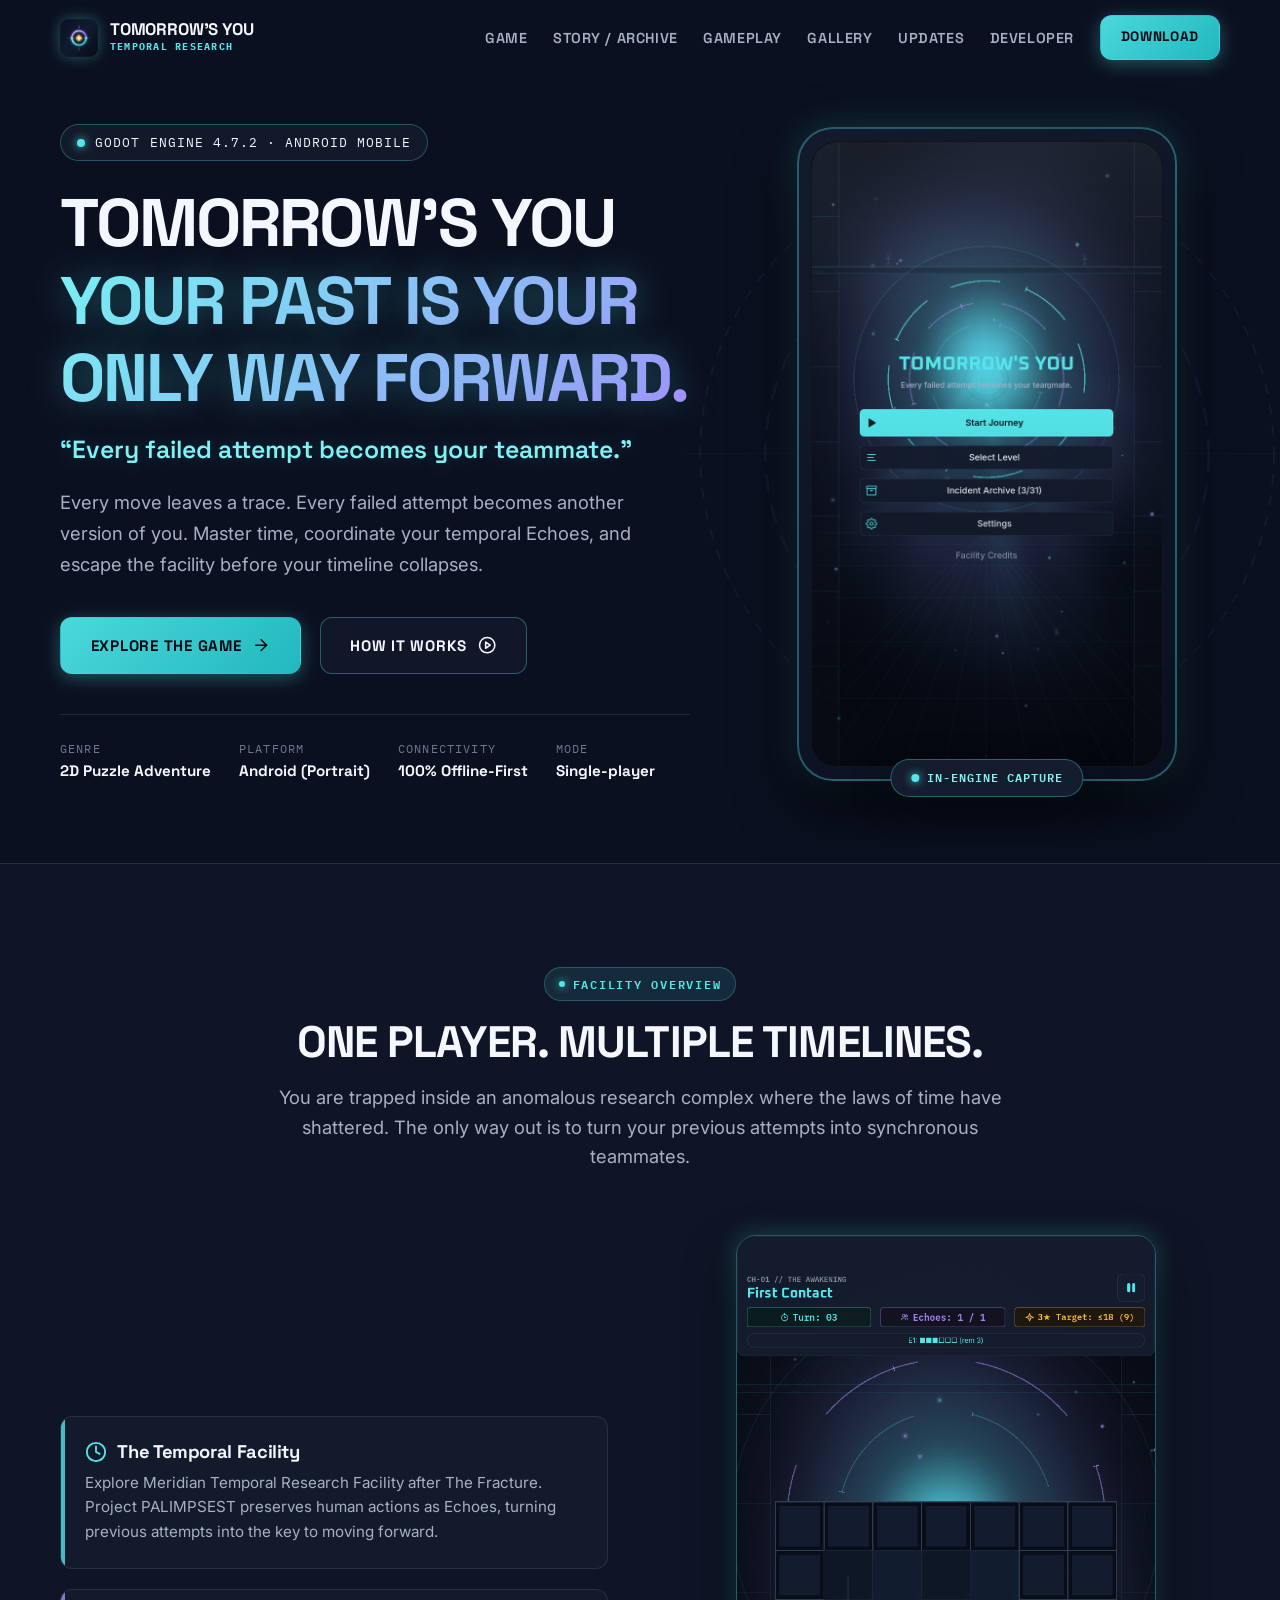
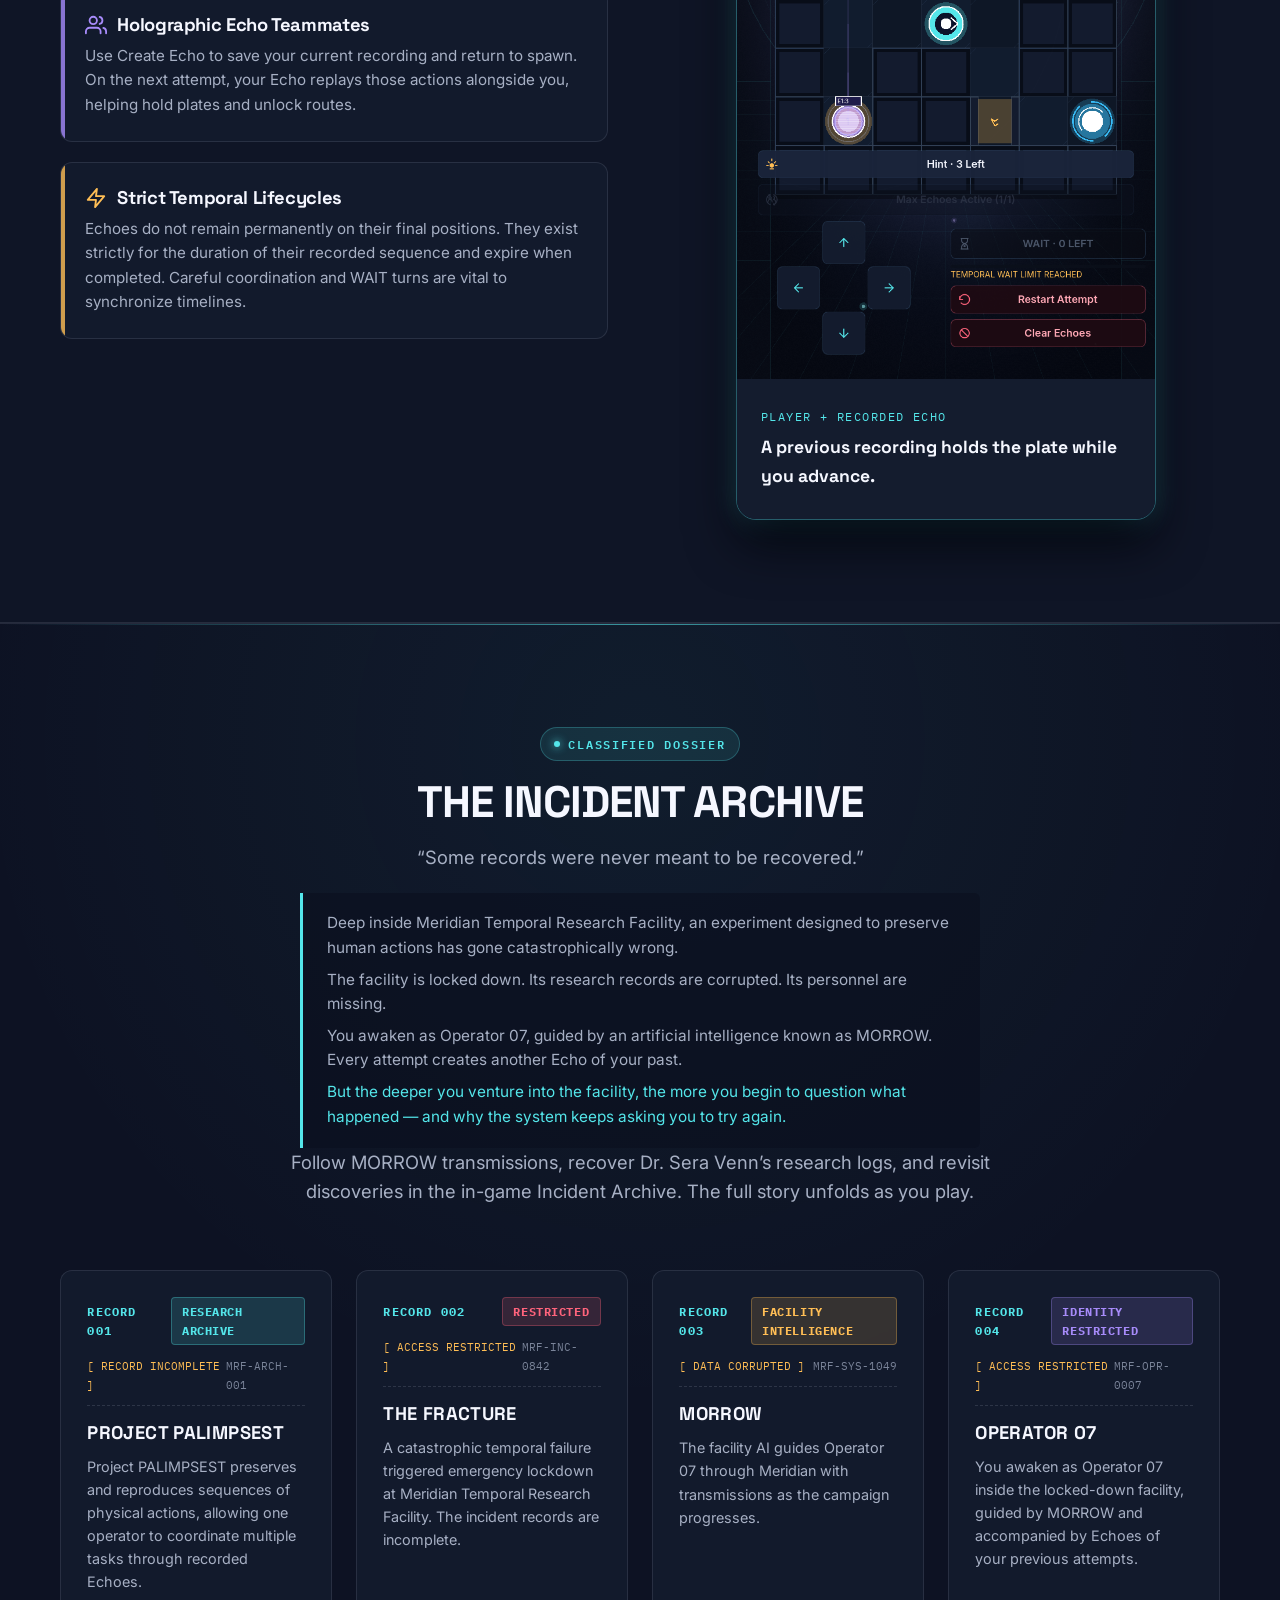
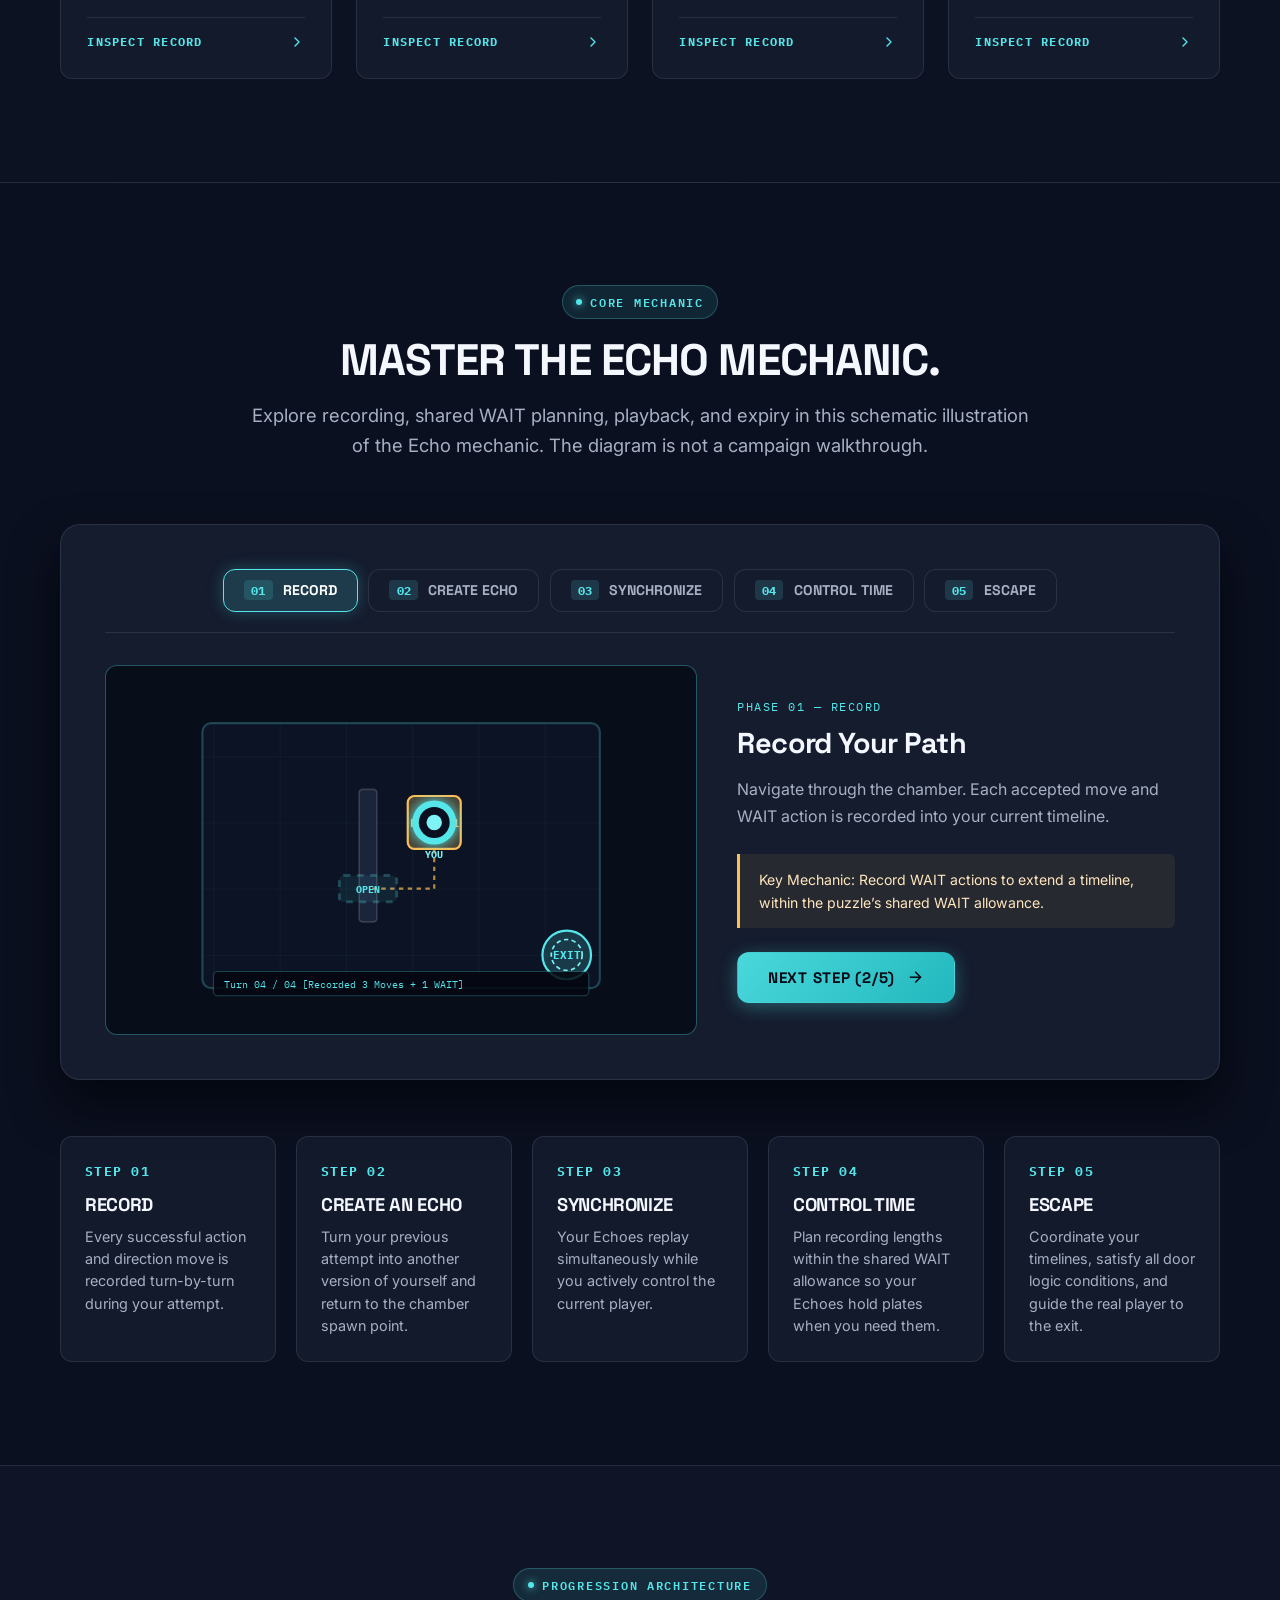
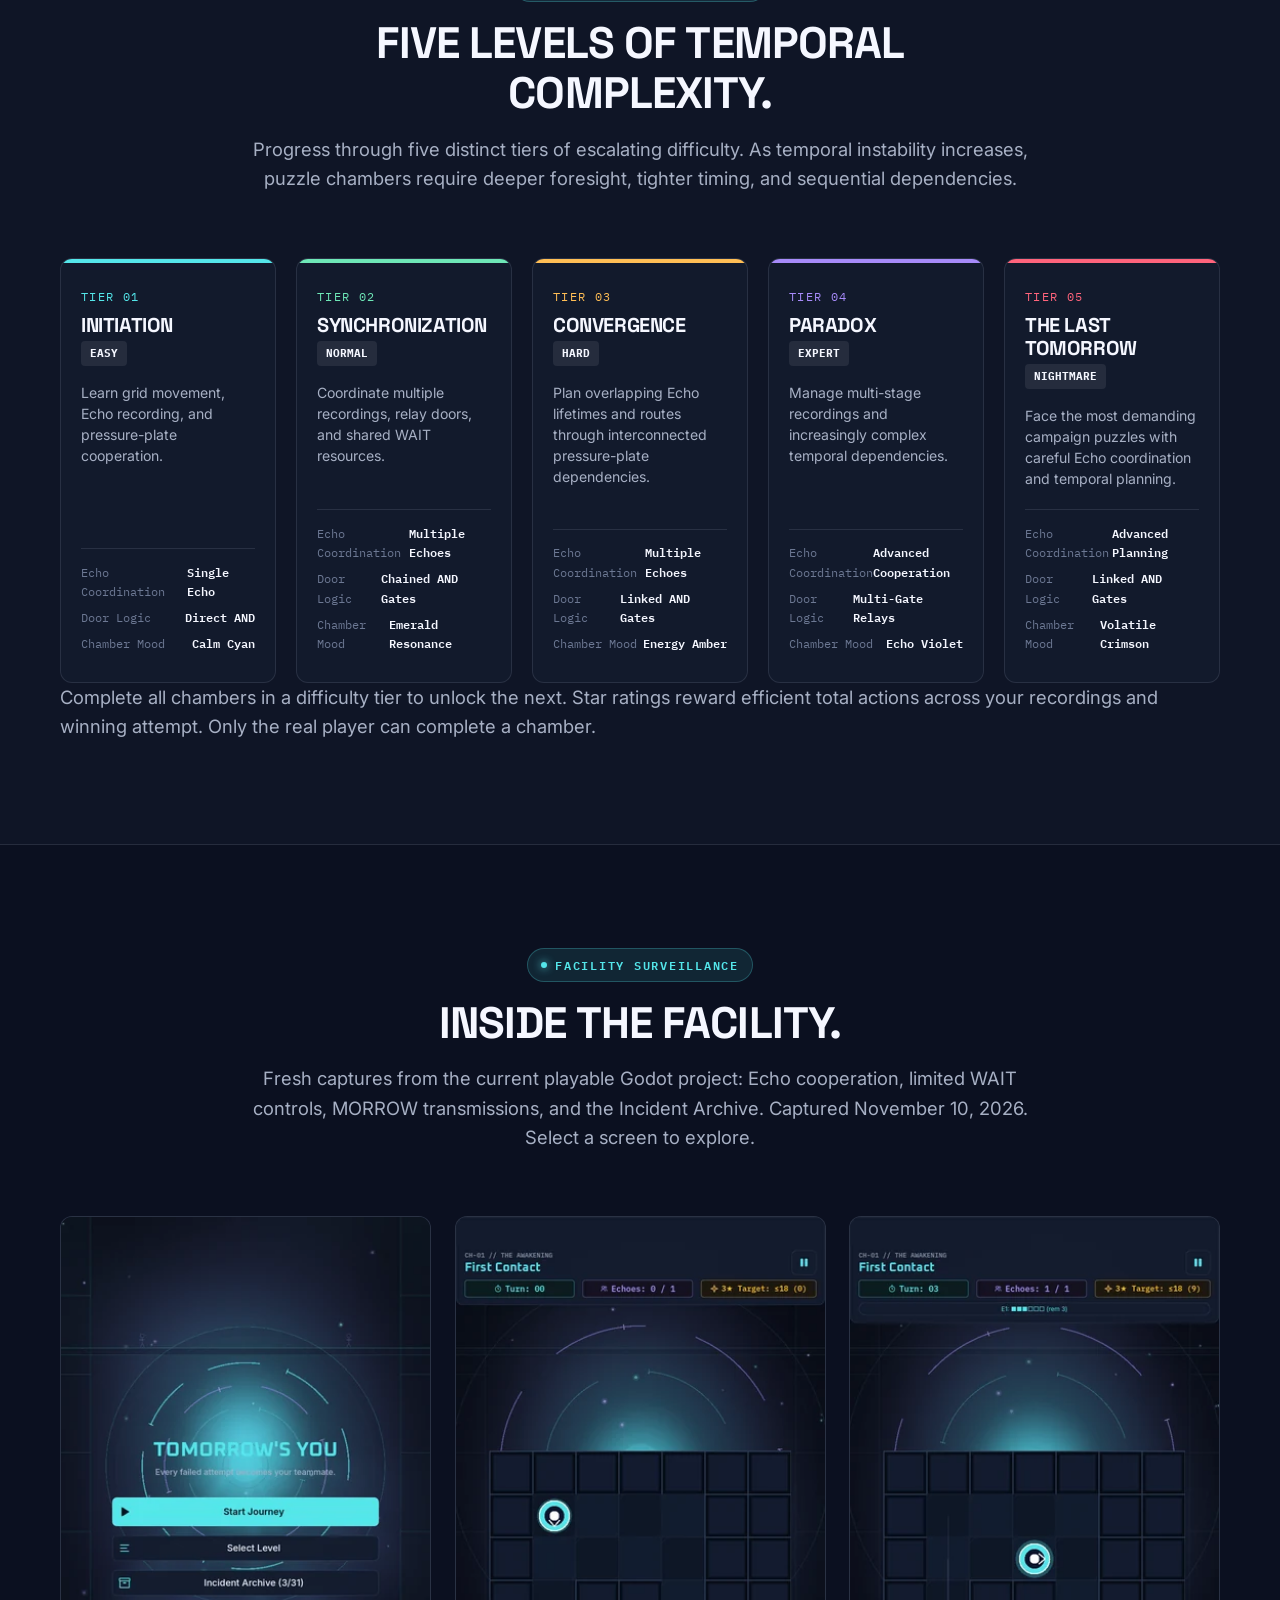
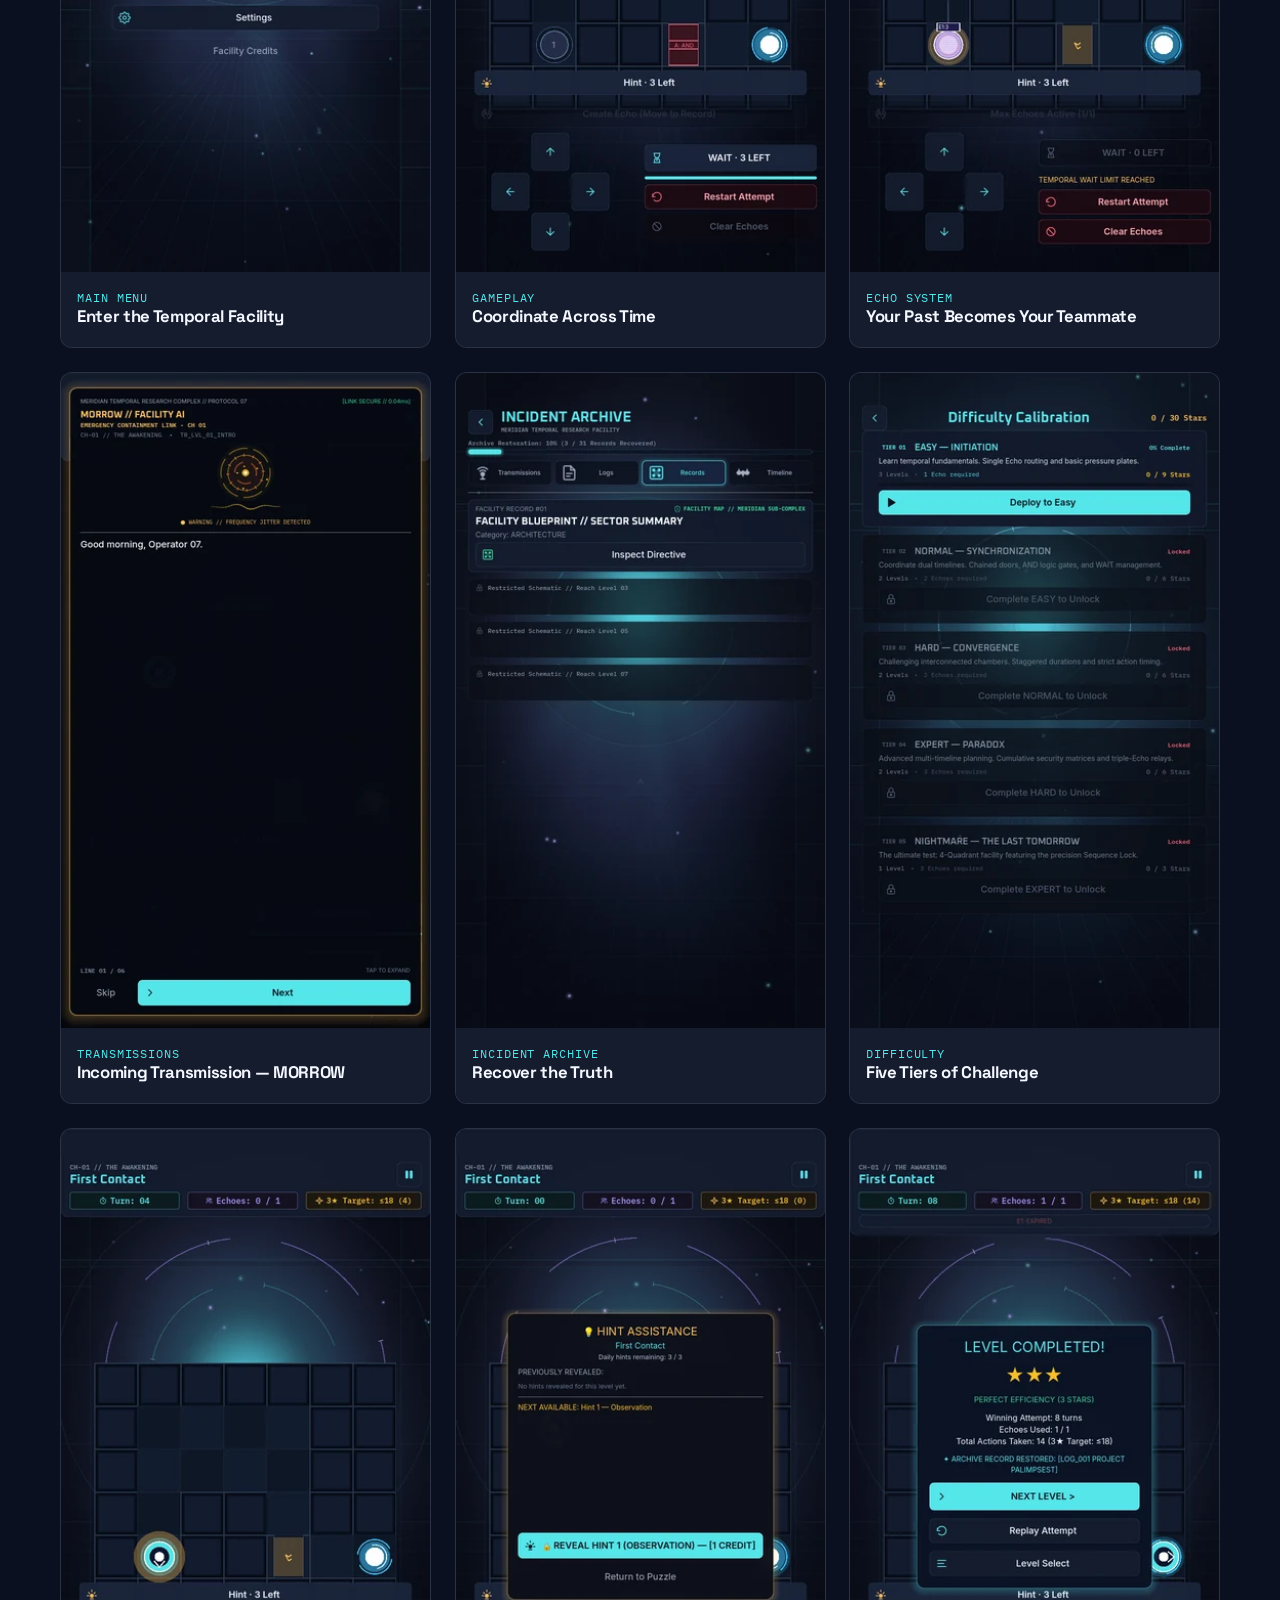
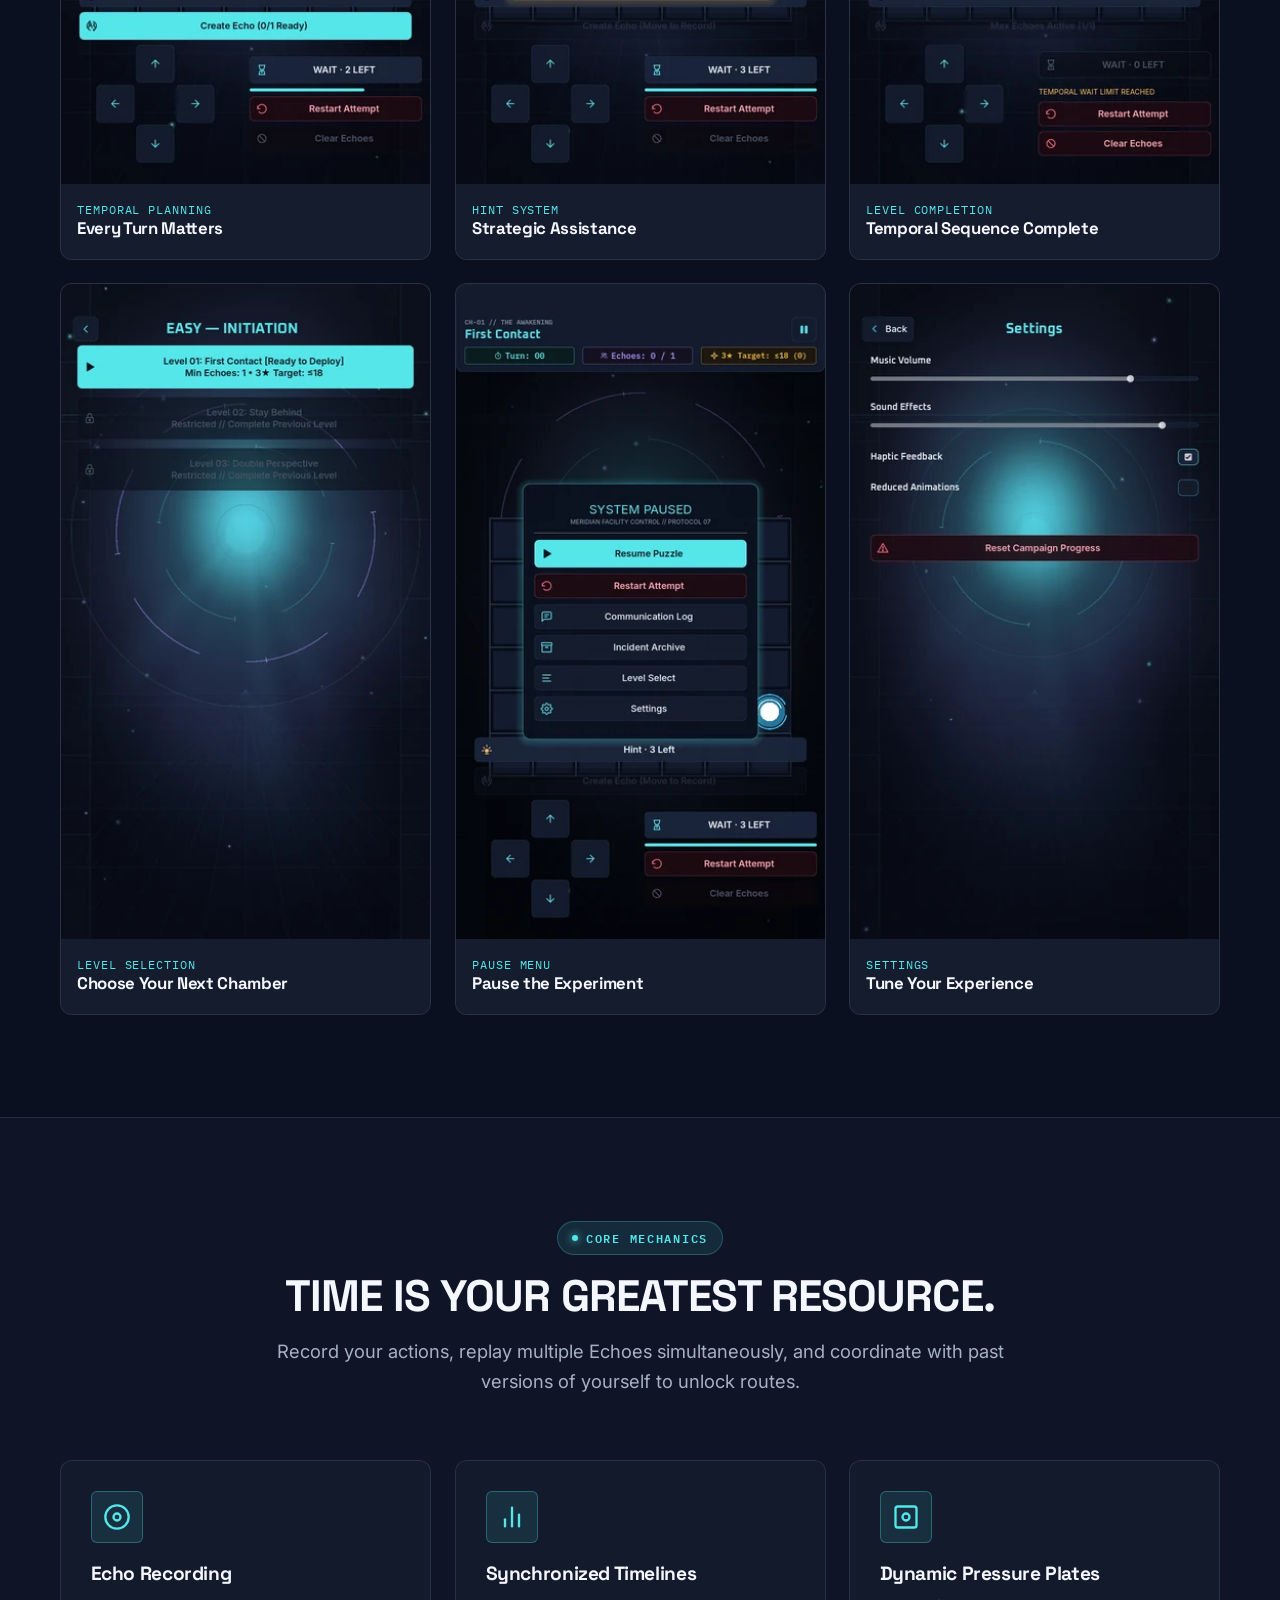
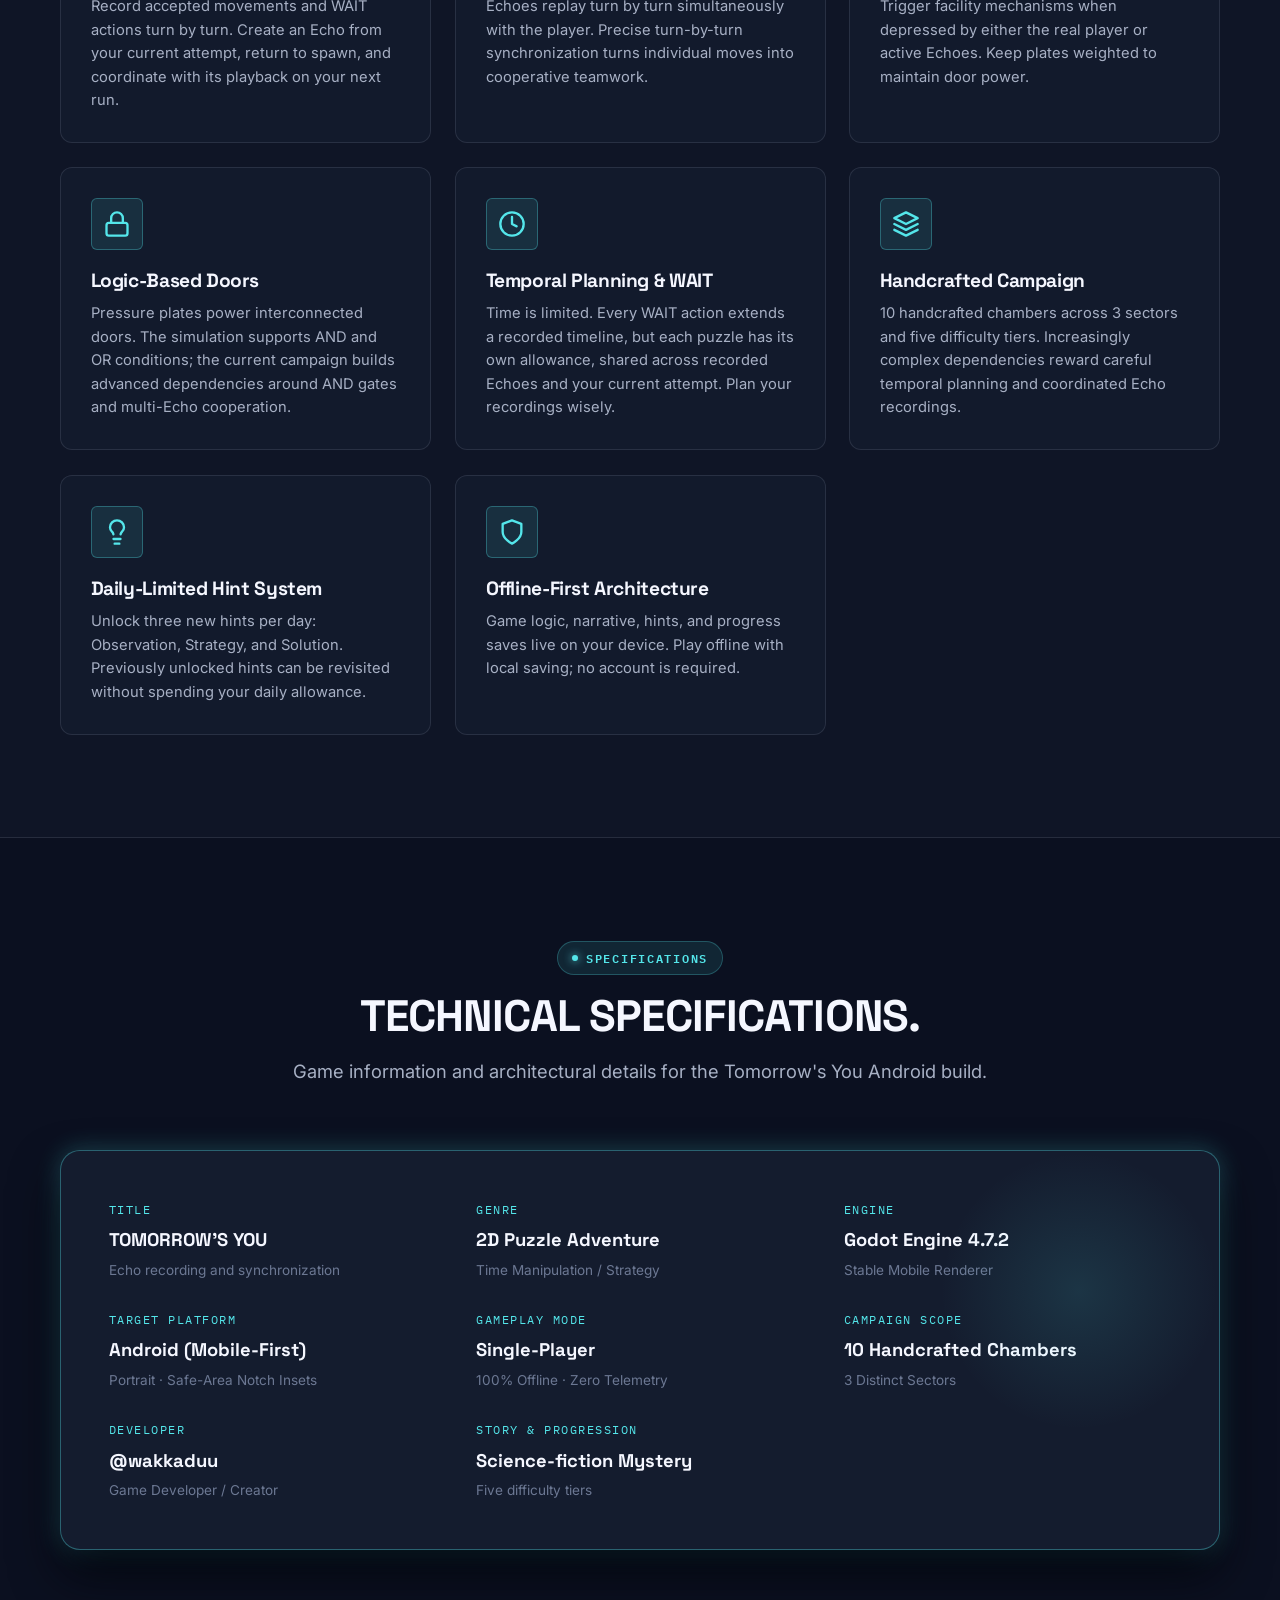
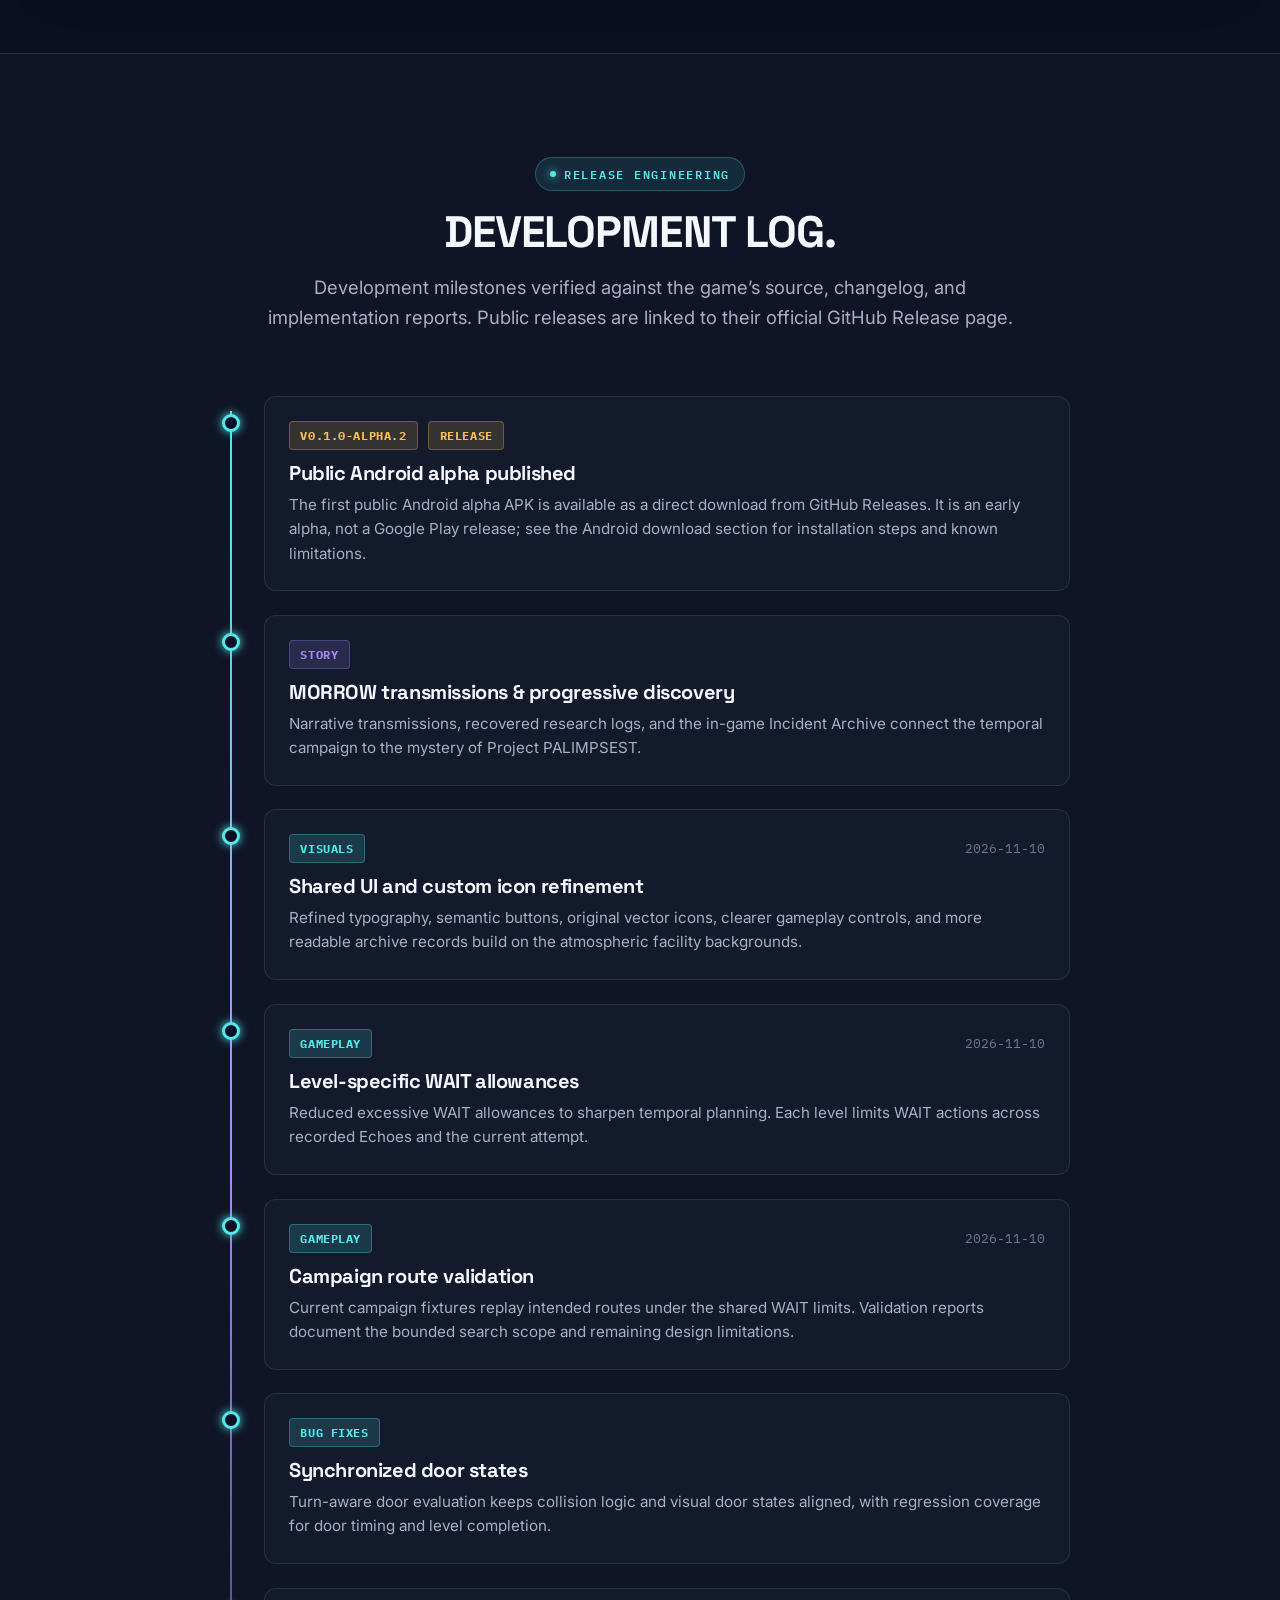
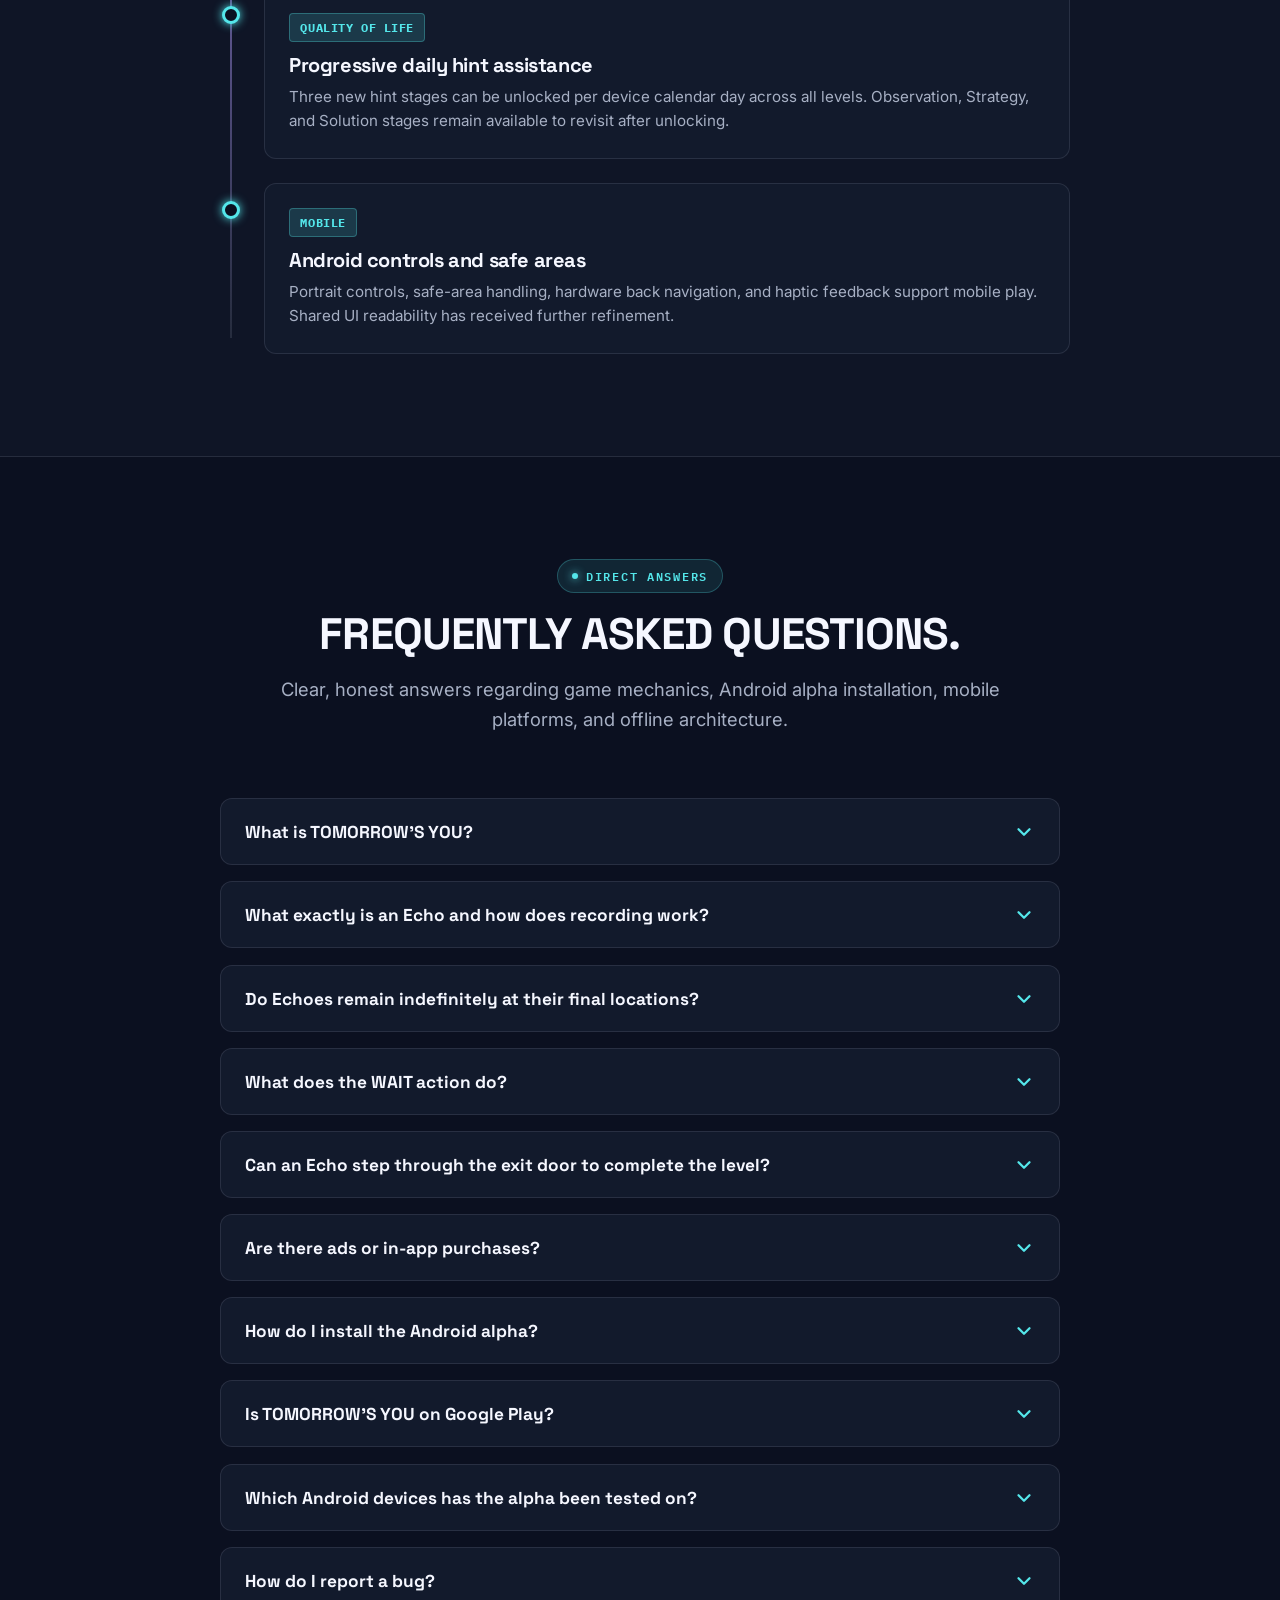
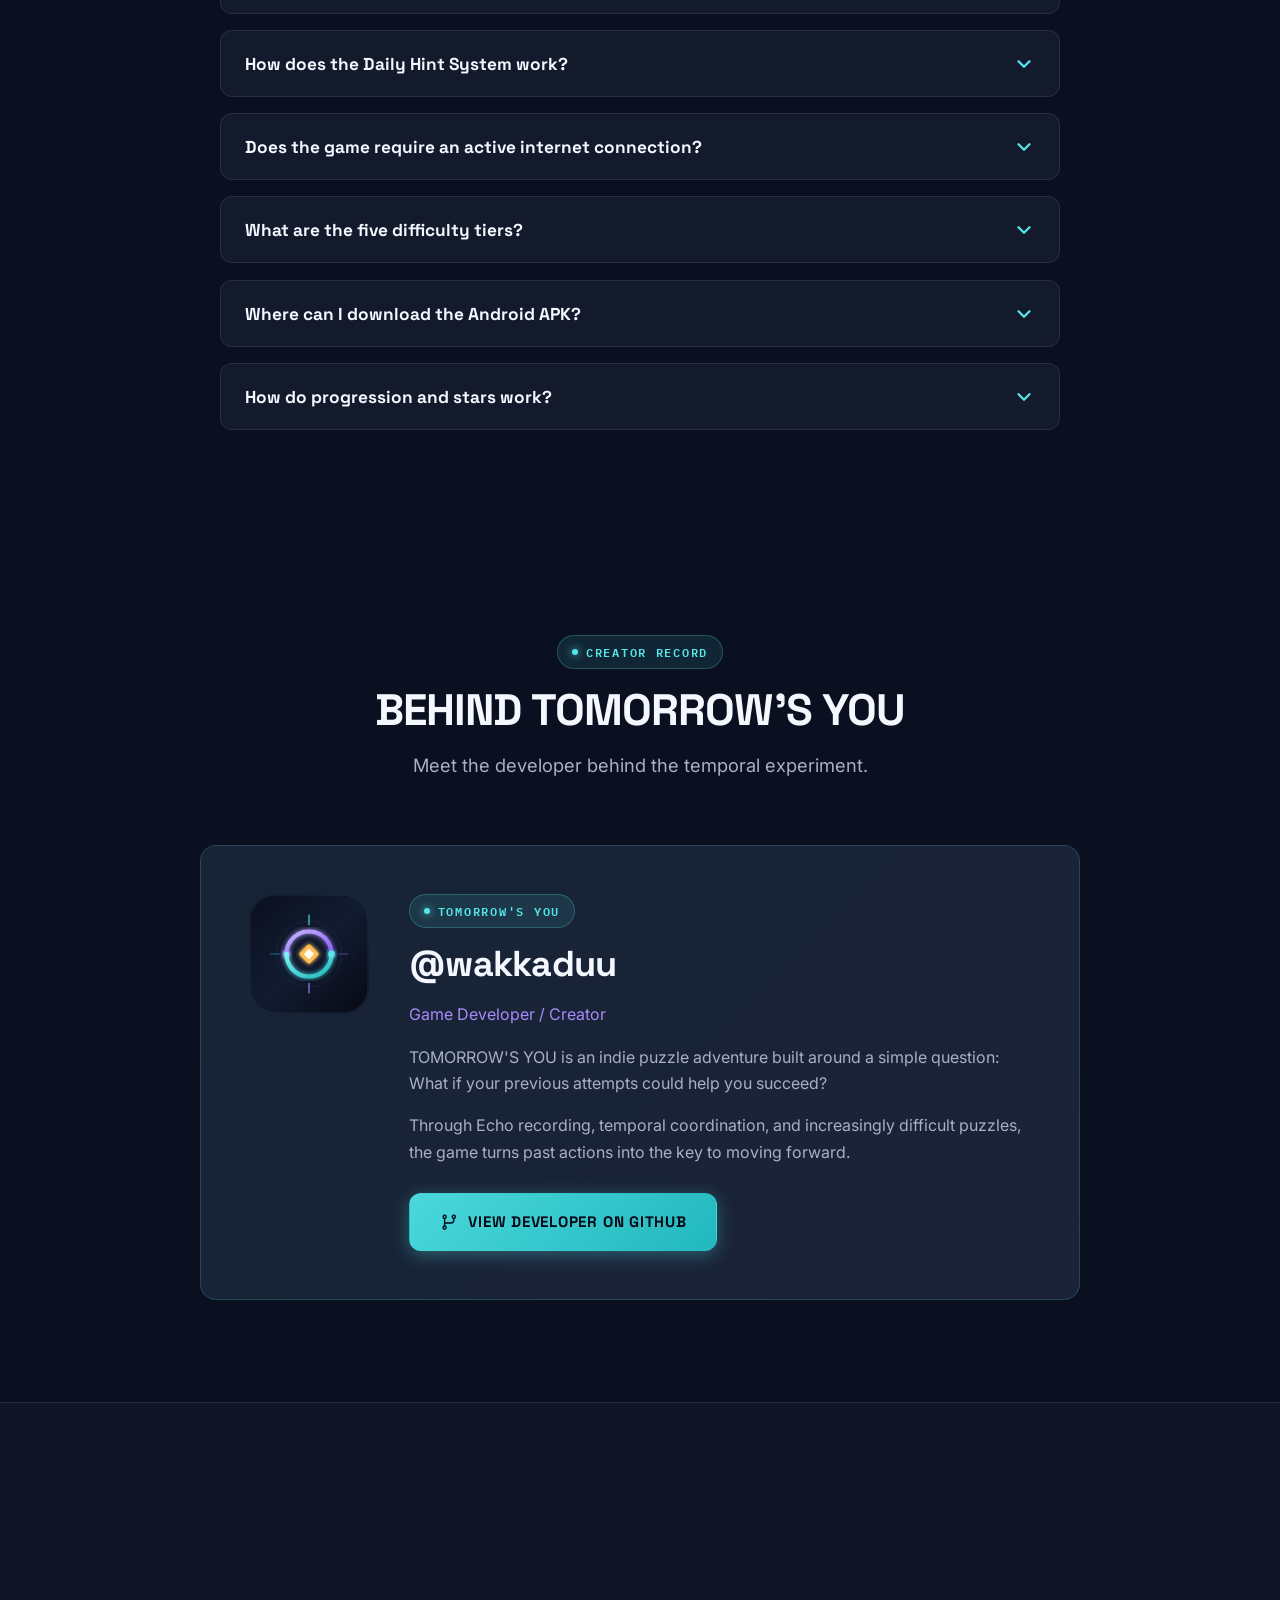
==== commit 3a4f8c99: "feat: publish Android public alpha download, current gallery, and GitHub Pages deployment Co-Authore" ====
--- a/index.html
+++ b/index.html
@@ -5,23 +5,23 @@
   <meta name="viewport" content="width=device-width, initial-scale=1.0, viewport-fit=cover" />
   
   <title>TOMORROW'S YOU — Official Indie Mobile Puzzle Game</title>
-  <meta name="description" content="Official website for TOMORROW'S YOU, a 2D temporal puzzle adventure for Android made with Godot Engine 4.7.2. Every failed attempt becomes your teammate." />
+  <meta name="description" content="Official website for TOMORROW'S YOU, a narrative science-fiction puzzle adventure by @wakkaduu. Public Android alpha v0.1.0-alpha.2 is available as a direct APK download from GitHub Releases. Every failed attempt becomes your teammate." />
   <meta name="keywords" content="Tomorrow's You, indie game, puzzle game, time manipulation, temporal echoes, Godot Engine, Android puzzle game, offline mobile game" />
   <meta name="theme-color" content="#0B1020" />
-  <link rel="canonical" href="https://tomorrowsyou.example.com/" />
+  <link rel="canonical" href="https://wakkaduu.github.io/tomorrows-you-website/" />
 
   <!-- Open Graph / Facebook -->
   <meta property="og:type" content="website" />
-  <meta property="og:url" content="https://tomorrowsyou.example.com/" />
+  <meta property="og:url" content="https://wakkaduu.github.io/tomorrows-you-website/" />
   <meta property="og:title" content="TOMORROW'S YOU — Official Game Website" />
-  <meta property="og:description" content="Every failed attempt becomes your teammate. Coordinate your temporal Echoes to solve intricate research facility puzzles." />
-  <meta property="og:image" content="https://tomorrowsyou.example.com/assets/images/branding/icon_512x512.png" />
+  <meta property="og:description" content="Every failed attempt becomes your teammate. A narrative Android puzzle adventure by @wakkaduu: record Echoes, coordinate timelines, and uncover Meridian’s mystery." />
+  <meta property="og:image" content="https://wakkaduu.github.io/tomorrows-you-website/assets/images/branding/icon_512x512.png" />
 
   <!-- Twitter -->
   <meta name="twitter:card" content="summary_large_image" />
   <meta name="twitter:title" content="TOMORROW'S YOU — Official Game Website" />
-  <meta name="twitter:description" content="Every failed attempt becomes your teammate. Coordinate your temporal Echoes to solve intricate research facility puzzles." />
-  <meta name="twitter:image" content="https://tomorrowsyou.example.com/assets/images/branding/icon_512x512.png" />
+  <meta name="twitter:description" content="Every failed attempt becomes your teammate. A narrative Android puzzle adventure by @wakkaduu: record Echoes, coordinate timelines, and uncover Meridian’s mystery." />
+  <meta name="twitter:image" content="https://wakkaduu.github.io/tomorrows-you-website/assets/images/branding/icon_512x512.png" />
 
   <!-- Favicon -->
   <link rel="icon" type="image/svg+xml" href="favicon.svg" />
@@ -33,10 +33,10 @@
   <link href="https://fonts.googleapis.com/css2?family=IBM+Plex+Mono:wght@400;500;600;700&family=Inter:wght@400;500;600;700&family=Space+Grotesk:wght@500;600;700;800&display=swap" rel="stylesheet" />
 
   <!-- Stylesheets -->
-  <link rel="stylesheet" href="css/style.css?v=1.4.1" />
-  <link rel="stylesheet" href="css/animations.css?v=1.4.1" />
-  <link rel="stylesheet" href="css/archive.css?v=1.4.1" />
-  <link rel="stylesheet" href="css/responsive.css?v=1.4.1" />
+  <link rel="stylesheet" href="css/style.css?v=20261110-0c1d561" />
+  <link rel="stylesheet" href="css/animations.css?v=20261110-0c1d561" />
+  <link rel="stylesheet" href="css/archive.css?v=20261110-0c1d561" />
+  <link rel="stylesheet" href="css/responsive.css?v=20261110-0c1d561" />
 </head>
 <body>
 
@@ -72,15 +72,12 @@
 
       <nav>
         <ul class="nav-menu" id="navMenu">
-          <li><a href="#about" class="nav-link">About</a></li>
-          <li><a href="#archive" class="nav-link">Archive</a></li>
-          <li><a href="#how-it-works" class="nav-link">How It Works</a></li>
-          <li><a href="#difficulty" class="nav-link">Difficulty</a></li>
-          <li><a href="#gallery" class="nav-link">Screenshots</a></li>
-          <li><a href="#features" class="nav-link">Features</a></li>
-          <li><a href="#specs" class="nav-link">Info</a></li>
-          <li><a href="#updates" class="nav-link">Log</a></li>
-          <li><a href="#faq" class="nav-link">FAQ</a></li>
+          <li><a href="#about" class="nav-link">Game</a></li>
+          <li><a href="#archive" class="nav-link">Story / Archive</a></li>
+          <li><a href="#how-it-works" class="nav-link">Gameplay</a></li>
+          <li><a href="#gallery" class="nav-link">Gallery</a></li>
+          <li><a href="#updates" class="nav-link">Updates</a></li>
+          <li><a href="#developer" class="nav-link">Developer</a></li>
           <li><a href="#download" class="btn btn--primary nav-cta">Download</a></li>
         </ul>
       </nav>
@@ -142,8 +139,8 @@
               <span class="hero-spec-value">100% Offline-First</span>
             </div>
             <div class="hero-spec-item">
-              <span class="hero-spec-label">Price</span>
-              <span class="hero-spec-value">Free · Zero Ads</span>
+              <span class="hero-spec-label">Mode</span>
+              <span class="hero-spec-value">Single-player</span>
             </div>
           </div>
         </div>
@@ -161,11 +158,11 @@
           <!-- Device Mockup displaying genuine game capture -->
           <div class="hero-device-wrapper floating-element">
             <div class="hero-device-screen">
-              <img src="assets/images/screenshots/01_main_menu.png" alt="Tomorrow's You in-game title screen showing atmospheric facility aperture" width="720" height="699" />
+              <img src="assets/images/branding/icon.svg" data-game-image="main-menu" alt="Tomorrow's You in-game title screen showing atmospheric facility aperture" width="720" height="1280" />
             </div>
             <div class="hero-device-badge">
               <span class="hero-badge__dot"></span>
-              <span class="hero-device-badge__text">IN-ENGINE CAPTURE · 720×1280</span>
+              <span class="hero-device-badge__text">IN-ENGINE CAPTURE</span>
             </div>
           </div>
         </div>
@@ -196,7 +193,7 @@
                 The Temporal Facility
               </h3>
               <p class="facility-card__text">
-                Explore an isolated research complex where an experiment involving chronal resonance has fractured reality. Every sector presents sealed chambers governed by temporal security protocols.
+                Explore Meridian Temporal Research Facility after The Fracture. Project PALIMPSEST preserves human actions as Echoes, turning previous attempts into the key to moving forward.
               </p>
             </article>
 
@@ -211,7 +208,7 @@
                 Holographic Echo Teammates
               </h3>
               <p class="facility-card__text">
-                Every attempt leaves behind an Echo: a recorded version of your previous actions. On your next run, your Echo replays those actions simultaneously alongside you, allowing you to solve puzzles that are physically impossible for one person.
+                Use Create Echo to save your current recording and return to spawn. On the next attempt, your Echo replays those actions alongside you, helping hold plates and unlock routes.
               </p>
             </article>
 
@@ -230,10 +227,10 @@
 
           <div class="about-visual reveal delay-2">
             <div class="about-visual__frame">
-              <img src="assets/images/screenshots/07_gameplay_playing.png" alt="In-game screenshot of Tomorrow's You showing player coordinating with violet Echo on pressure plate" width="720" height="699" />
+              <img src="assets/images/branding/icon.svg" data-game-image="echo-mechanic" alt="In-game screenshot of Tomorrow's You showing the first chamber, pressure plate, door, and touch controls" width="720" height="1280" />
               <div class="about-visual__overlay">
-                <div class="about-visual__status">RECORDING IN PROGRESS · 2 ACTIVE TIMELINES</div>
-                <div class="about-visual__caption">Direct control meets synchronized deterministic replay.</div>
+                <div class="about-visual__status">PLAYER + RECORDED ECHO</div>
+                <div class="about-visual__caption">A previous recording holds the plate while you advance.</div>
               </div>
             </div>
           </div>
@@ -250,11 +247,8 @@
           <span class="section-tag">Classified Dossier</span>
           <h2>THE INCIDENT ARCHIVE</h2>
           <p class="section-subtitle">“Some records were never meant to be recovered.”</p>
-          <div class="archive-intro-text">
-            <p>Something happened inside Meridian Research Facility.</p>
-            <p>The experiment was supposed to change how humanity understood time.</p>
-            <p>Now the records are corrupted, personnel are missing, and a system called MORROW continues to operate.</p>
-          </div>
+          <div class="archive-intro-text" id="storySynopsis"></div>
+          <p class="section-subtitle">Follow MORROW transmissions, recover Dr. Sera Venn’s research logs, and revisit discoveries in the in-game Incident Archive. The full story unfolds as you play.</p>
         </header>
 
         <!-- 4 Recovered Classified Dossier Cards Grid -->
@@ -291,7 +285,7 @@
             <!-- DOCUMENT METADATA -->
             <div class="archive-doc__meta-panel">
               <div class="archive-doc__meta-facility">
-                <span class="archive-doc__meta-facility-title">MERIDIAN RESEARCH FACILITY</span>
+                <span class="archive-doc__meta-facility-title">MERIDIAN TEMPORAL RESEARCH FACILITY</span>
                 <span class="archive-doc__meta-facility-sub">TEMPORAL ANOMALY CONTAINMENT ARCHIVE</span>
               </div>
               <div class="archive-doc__meta-grid">
@@ -364,7 +358,7 @@
           <span class="section-tag">Core Mechanic</span>
           <h2>MASTER THE ECHO MECHANIC.</h2>
           <p class="section-subtitle">
-            Temporal coordination requires foresight and discipline. Walk through the 5-phase execution cycle that powers every chamber solution.
+            Explore recording, shared WAIT planning, playback, and expiry in this schematic illustration of the Echo mechanic. The diagram is not a campaign walkthrough.
           </p>
         </header>
 
@@ -400,7 +394,7 @@
                 Navigate through the chamber. Every step, direction change, and turn is recorded into a temporal action buffer.
               </p>
               <div class="mechanic-info__rule" id="mechanicRule">
-                Key Mechanic: You can intentionally record WAIT actions to keep your character in place and extend the timeline.
+                Key Mechanic: WAIT extends a recording within the puzzle’s shared allowance.
               </div>
               <div class="mechanic-controls">
                 <button class="btn btn--primary" id="mechanicNextBtn" type="button">
@@ -442,7 +436,7 @@
             <span class="step-card__num">STEP 04</span>
             <h3 class="step-card__title">CONTROL TIME</h3>
             <p class="step-card__text">
-              Plan recording lengths and use WAIT actions to keep an Echo holding plates until you clear the door.
+              Plan recording lengths within the shared WAIT allowance so your Echoes hold plates when you need them.
             </p>
           </article>
 
@@ -470,82 +464,8 @@
           </p>
         </header>
 
-        <div class="difficulty-grid">
-          <!-- Tier 1 -->
-          <article class="diff-card diff-card--1 reveal delay-1">
-            <span class="diff-card__tier">TIER 01</span>
-            <h3 class="diff-card__title">INITIATION</h3>
-            <span class="diff-card__badge">EASY</span>
-            <p class="diff-card__desc">
-              Your first encounter with the Echo system. Master grid traversal, directional movement, and single-Echo cooperation.
-            </p>
-            <div class="diff-card__specs">
-              <div class="diff-spec-item"><span>Echo Requirement</span><span>1 Teammate</span></div>
-              <div class="diff-spec-item"><span>Door Logic</span><span>Direct AND</span></div>
-              <div class="diff-spec-item"><span>Chamber Mood</span><span>Calm Cyan</span></div>
-            </div>
-          </article>
-
-          <!-- Tier 2 -->
-          <article class="diff-card diff-card--2 reveal delay-2">
-            <span class="diff-card__tier">TIER 02</span>
-            <h3 class="diff-card__title">SYNCHRONIZATION</h3>
-            <span class="diff-card__badge">NORMAL</span>
-            <p class="diff-card__desc">
-              Coordinate multiple versions of yourself. Introduce relay doors and precise WAIT turn management across parallel paths.
-            </p>
-            <div class="diff-card__specs">
-              <div class="diff-spec-item"><span>Echo Requirement</span><span>2 Teammates</span></div>
-              <div class="diff-spec-item"><span>Door Logic</span><span>Chained Gates</span></div>
-              <div class="diff-spec-item"><span>Chamber Mood</span><span>Emerald Resonance</span></div>
-            </div>
-          </article>
-
-          <!-- Tier 3 -->
-          <article class="diff-card diff-card--3 reveal delay-3">
-            <span class="diff-card__tier">TIER 03</span>
-            <h3 class="diff-card__title">CONVERGENCE</h3>
-            <span class="diff-card__badge">HARD</span>
-            <p class="diff-card__desc">
-              Plan routes and timing across interconnected chambers with staggered lifecycles and strict duration limits.
-            </p>
-            <div class="diff-card__specs">
-              <div class="diff-spec-item"><span>Echo Requirement</span><span>2–3 Teammates</span></div>
-              <div class="diff-spec-item"><span>Door Logic</span><span>Dual AND-Gates</span></div>
-              <div class="diff-spec-item"><span>Chamber Mood</span><span>Energy Amber</span></div>
-            </div>
-          </article>
-
-          <!-- Tier 4 -->
-          <article class="diff-card diff-card--4 reveal delay-4">
-            <span class="diff-card__tier">TIER 04</span>
-            <h3 class="diff-card__title">PARADOX</h3>
-            <span class="diff-card__badge">EXPERT</span>
-            <p class="diff-card__desc">
-              Master three Echoes and increasingly complex temporal dependencies. Multi-stage solutions with zero room for wasted turns.
-            </p>
-            <div class="diff-card__specs">
-              <div class="diff-spec-item"><span>Echo Requirement</span><span>3 Teammates</span></div>
-              <div class="diff-spec-item"><span>Door Logic</span><span>Multi-Gate Relay</span></div>
-              <div class="diff-spec-item"><span>Chamber Mood</span><span>Echo Violet</span></div>
-            </div>
-          </article>
-
-          <!-- Tier 5 -->
-          <article class="diff-card diff-card--5 reveal delay-5">
-            <span class="diff-card__tier">TIER 05</span>
-            <h3 class="diff-card__title">THE LAST TOMORROW</h3>
-            <span class="diff-card__badge">NIGHTMARE</span>
-            <p class="diff-card__desc">
-              Every recorded action matters. A 4-quadrant facility with strict Sequence Locks. One mistake unravels your entire plan.
-            </p>
-            <div class="diff-card__specs">
-              <div class="diff-spec-item"><span>Echo Requirement</span><span>3 Teammates Max</span></div>
-              <div class="diff-spec-item"><span>Door Logic</span><span>Ordered Sequence</span></div>
-              <div class="diff-spec-item"><span>Chamber Mood</span><span>Volatile Crimson</span></div>
-            </div>
-          </article>
-        </div>
+        <div class="difficulty-grid" id="difficultyGrid"></div>
+        <p class="section-subtitle" id="progressionDescription"></p>
       </div>
     </section>
 
@@ -558,7 +478,7 @@
           <span class="section-tag">Facility Surveillance</span>
           <h2>INSIDE THE FACILITY.</h2>
           <p class="section-subtitle">
-            Authentic screen captures directly from the Godot Engine 4.7.2 Android build. Select any screen to inspect full tactical details.
+            Fresh captures from the current playable Godot project: Echo cooperation, limited WAIT controls, MORROW transmissions, and the Incident Archive. Captured November 10, 2026. Select a screen to explore.
           </p>
         </header>
 
@@ -569,7 +489,7 @@
     </section>
 
     <!-- Lightbox Modal Component -->
-    <div class="lightbox" id="lightbox" role="dialog" aria-modal="true" aria-hidden="true" aria-label="Screenshot lightbox modal">
+    <div class="lightbox" id="lightbox" inert role="dialog" aria-modal="true" aria-hidden="true" aria-label="Screenshot lightbox modal">
       <div class="lightbox-content">
         <button class="lightbox-close" id="lightboxClose" type="button" aria-label="Close lightbox">
           <svg width="32" height="32" viewBox="0 0 24 24" fill="none" stroke="currentColor" stroke-width="2.5" stroke-linecap="round" stroke-linejoin="round">
@@ -599,7 +519,7 @@
             <div class="lightbox-title" id="lightboxTitle">Screenshot Title</div>
             <p class="lightbox-counter" id="lightboxCaption">Description</p>
           </div>
-          <span class="lightbox-counter" id="lightboxCounter">1 / 10</span>
+          <span class="lightbox-counter" id="lightboxCounter">1 / 12</span>
         </div>
       </div>
     </div>
@@ -613,7 +533,7 @@
           <span class="section-tag">Core Mechanics</span>
           <h2>TIME IS YOUR GREATEST RESOURCE.</h2>
           <p class="section-subtitle">
-            Every feature of Tomorrow's You is designed around deterministic temporal mechanics, strategic puzzle design, and fair player progression.
+            Record your actions, replay multiple Echoes simultaneously, and coordinate with past versions of yourself to unlock routes.
           </p>
         </header>
 
@@ -626,10 +546,8 @@
                 <circle cx="12" cy="12" r="3"></circle>
               </svg>
             </div>
-            <h3 class="feature-title">Echo Recording</h3>
-            <p class="feature-desc">
-              Every successful action and movement path is recorded turn-by-turn. Convert completed runs into holographic teammates on your next attempt.
-            </p>
+            <h3 class="feature-title" data-feature-title="0"></h3>
+            <p class="feature-desc" data-feature-description="0"></p>
           </article>
 
           <!-- Feature 2 -->
@@ -641,10 +559,8 @@
                 <line x1="6" y1="20" x2="6" y2="14"></line>
               </svg>
             </div>
-            <h3 class="feature-title">Synchronized Timelines</h3>
-            <p class="feature-desc">
-              Echoes replay in real time simultaneously with the player. Precise turn-by-turn synchronization turns individual moves into cooperative teamwork.
-            </p>
+            <h3 class="feature-title" data-feature-title="1"></h3>
+            <p class="feature-desc" data-feature-description="1"></p>
           </article>
 
           <!-- Feature 3 -->
@@ -655,10 +571,8 @@
                 <circle cx="12" cy="12" r="3"></circle>
               </svg>
             </div>
-            <h3 class="feature-title">Dynamic Pressure Plates</h3>
-            <p class="feature-desc">
-              Trigger facility mechanisms when depressed by either the real player or active Echoes. Keep plates weighted to maintain door power.
-            </p>
+            <h3 class="feature-title" data-feature-title="2"></h3>
+            <p class="feature-desc" data-feature-description="2"></p>
           </article>
 
           <!-- Feature 4 -->
@@ -669,10 +583,8 @@
                 <path d="M7 11V7a5 5 0 0 1 10 0v4"></path>
               </svg>
             </div>
-            <h3 class="feature-title">Logic-Based Doors</h3>
-            <p class="feature-desc">
-              Facility doors operate under strict boolean logic: single plate triggers, multi-plate AND-gates, and complex chronological Sequence Locks.
-            </p>
+            <h3 class="feature-title" data-feature-title="3"></h3>
+            <p class="feature-desc" data-feature-description="3"></p>
           </article>
 
           <!-- Feature 5 -->
@@ -683,10 +595,8 @@
                 <polyline points="12 6 12 12 16 14"></polyline>
               </svg>
             </div>
-            <h3 class="feature-title">Temporal Planning & WAIT</h3>
-            <p class="feature-desc">
-              Intentionally record WAIT turns while standing on switches to hold doors open long enough for your future self to sprint through.
-            </p>
+            <h3 class="feature-title" data-feature-title="4"></h3>
+            <p class="feature-desc" data-feature-description="4"></p>
           </article>
 
           <!-- Feature 6 -->
@@ -698,10 +608,8 @@
                 <polyline points="2 12 12 17 22 12"></polyline>
               </svg>
             </div>
-            <h3 class="feature-title">Handcrafted Campaign</h3>
-            <p class="feature-desc">
-              10 meticulously designed chambers across 3 sectors. Zero random generation; every puzzle is mathematically verified and physically solvable.
-            </p>
+            <h3 class="feature-title" data-feature-title="5"></h3>
+            <p class="feature-desc" data-feature-description="5"></p>
           </article>
 
           <!-- Feature 7 (Confirmed in CHANGELOG & README) -->
@@ -713,10 +621,8 @@
                 <path d="M15.09 14c.18-.98.65-1.74 1.41-2.5A4.65 4.65 0 0 0 18 8 6 6 0 0 0 6 8c0 1 .23 2.23 1.5 3.5A4.61 4.61 0 0 1 8.91 14"></path>
               </svg>
             </div>
-            <h3 class="feature-title">Daily-Limited Hint System</h3>
-            <p class="feature-desc">
-              3 free hints per calendar day with 3-stage progressive disclosure (Observation, Strategy, Solution). Zero microtransactions, zero ads.
-            </p>
+            <h3 class="feature-title" data-feature-title="6"></h3>
+            <p class="feature-desc" data-feature-description="6"></p>
           </article>
 
           <!-- Feature 8 (Confirmed in README & code) -->
@@ -726,10 +632,8 @@
                 <path d="M12 22s8-4 8-10V5l-8-3-8 3v7c0 6 8 10 8 10z"></path>
               </svg>
             </div>
-            <h3 class="feature-title">Offline-First Architecture</h3>
-            <p class="feature-desc">
-              Play entirely without an internet connection. Zero data collection, zero third-party telemetry, and instant local saving via device storage.
-            </p>
+            <h3 class="feature-title" data-feature-title="7"></h3>
+            <p class="feature-desc" data-feature-description="7"></p>
           </article>
         </div>
       </div>
@@ -744,7 +648,7 @@
           <span class="section-tag">Specifications</span>
           <h2>TECHNICAL SPECIFICATIONS.</h2>
           <p class="section-subtitle">
-            Verified parameters and architectural details for the Tomorrow's You Android build.
+            Game information and architectural details for the Tomorrow's You Android build.
           </p>
         </header>
 
@@ -753,7 +657,7 @@
             <div class="info-item">
               <span class="info-label">Title</span>
               <span class="info-value">TOMORROW'S YOU</span>
-              <span class="info-sub">Official Trademark</span>
+              <span class="info-sub">Echo recording and synchronization</span>
             </div>
 
             <div class="info-item">
@@ -782,20 +686,20 @@
 
             <div class="info-item">
               <span class="info-label">Campaign Scope</span>
-              <span class="info-value">10 Verified Chambers</span>
+              <span class="info-value">10 Handcrafted Chambers</span>
               <span class="info-sub">3 Distinct Sectors</span>
             </div>
 
             <div class="info-item">
-              <span class="info-label">Automated QA</span>
-              <span class="info-value">129 Unit & Integration Tests</span>
-              <span class="info-sub">100% Passing Automated Harness</span>
+              <span class="info-label">Developer</span>
+              <a class="info-value" data-developer-link href="https://github.com/wakkaduu" target="_blank" rel="noopener noreferrer">@wakkaduu</a>
+              <span class="info-sub">Game Developer / Creator</span>
             </div>
 
             <div class="info-item">
-              <span class="info-label">Monetization</span>
-              <span class="info-value">Free · Zero Ads</span>
-              <span class="info-sub">Open-Source MIT Software</span>
+              <span class="info-label">Story & Progression</span>
+              <span class="info-value">Science-fiction Mystery</span>
+              <span class="info-sub">Five difficulty tiers</span>
             </div>
           </div>
         </div>
@@ -811,7 +715,7 @@
           <span class="section-tag">Release Engineering</span>
           <h2>DEVELOPMENT LOG.</h2>
           <p class="section-subtitle">
-            Authentic development milestones and version release records tracked directly from source control.
+            Development milestones verified against the game’s source, changelog, and implementation reports. Public releases are linked to their official GitHub Release page.
           </p>
         </header>
 
@@ -830,7 +734,7 @@
           <span class="section-tag">Direct Answers</span>
           <h2>FREQUENTLY ASKED QUESTIONS.</h2>
           <p class="section-subtitle">
-            Clear, honest answers regarding game mechanics, mobile platforms, release plans, and offline architecture.
+            Clear, honest answers regarding game mechanics, Android alpha installation, mobile platforms, and offline architecture.
           </p>
         </header>
 
@@ -843,44 +747,142 @@
     <!-- ======================================================================
          SECTION 10: DOWNLOAD
          ====================================================================== -->
+    <section class="section" id="developer">
+      <div class="container">
+        <header class="section-header reveal">
+          <span class="section-tag">Creator Record</span>
+          <h2>BEHIND TOMORROW'S YOU</h2>
+          <p class="section-subtitle">Meet the developer behind the temporal experiment.</p>
+        </header>
+        <article class="developer-card reveal">
+          <img class="developer-emblem" src="assets/images/branding/icon.svg" alt="TOMORROW’S YOU temporal emblem" width="120" height="120" loading="lazy" />
+          <div class="developer-card__body">
+            <span class="section-tag">TOMORROW'S YOU</span>
+            <h3 data-developer-handle>@wakkaduu</h3>
+            <p class="developer-role" data-developer-role>Game Developer / Creator</p>
+            <p>TOMORROW'S YOU is an indie puzzle adventure built around a simple question: What if your previous attempts could help you succeed?</p>
+            <p>Through Echo recording, temporal coordination, and increasingly difficult puzzles, the game turns past actions into the key to moving forward.</p>
+            <a class="btn btn--primary" data-developer-link data-developer-label="button" href="https://github.com/wakkaduu" target="_blank" rel="noopener noreferrer">
+              <svg width="22" height="22" viewBox="0 0 24 24" fill="none" stroke="currentColor" stroke-width="1.8" aria-hidden="true"><circle cx="6" cy="5" r="2"/><circle cx="6" cy="19" r="2"/><circle cx="18" cy="5" r="2"/><path d="M6 7v10m12-10v2a4 4 0 0 1-4 4H6"/></svg>
+              VIEW DEVELOPER ON GITHUB
+            </a>
+          </div>
+        </article>
+      </div>
+    </section>
+
     <section class="section section--alt" id="download">
       <div class="container">
         <div class="download-card reveal">
-          <div class="download-status-badge download-status-badge--in-dev" id="downloadStatusBadge">
+          <img class="download-icon" src="assets/images/branding/icon.svg" alt="TOMORROW’S YOU game icon" width="72" height="72" />
+
+          <div class="download-status-badge download-status-badge--alpha" id="downloadStatusBadge">
             <span class="hero-badge__dot"></span>
-            IN DEVELOPMENT · PUBLIC RELEASE PENDING
+            PUBLIC ALPHA · ANDROID
           </div>
 
           <h2 class="download-title">YOUR NEXT TIMELINE STARTS HERE.</h2>
 
           <p class="download-message" id="downloadMessage">
-            Tomorrow's You is currently undergoing final quality assurance on Android. Direct APK download links and the Google Play release will be published here upon official release.
+            A public Android alpha is available as a direct APK download from GitHub Releases.
           </p>
 
+          <div class="download-version-grid" aria-label="Release details">
+            <div class="download-version-item">
+              <span class="download-version-item__label">Version</span>
+              <strong data-release-text="displayVersion">v0.1.0-alpha.2</strong>
+            </div>
+            <div class="download-version-item">
+              <span class="download-version-item__label">Channel</span>
+              <strong data-release-text="channel">PUBLIC ALPHA</strong>
+            </div>
+            <div class="download-version-item">
+              <span class="download-version-item__label">Platform</span>
+              <strong>Android (APK)</strong>
+            </div>
+            <div class="download-version-item">
+              <span class="download-version-item__label">File size</span>
+              <strong data-release-text="apkFileSize">102.2 MiB</strong>
+            </div>
+          </div>
+
           <div class="download-actions">
-            <!-- Configurable Download Button -->
-            <a href="#" class="btn btn--primary btn--disabled" id="downloadApkBtn" disabled aria-disabled="true">
+            <a class="btn btn--primary btn--download" id="downloadApkBtn" data-release-link="downloadUrl" target="_blank" rel="noopener noreferrer">
               <svg width="20" height="20" viewBox="0 0 24 24" fill="none" stroke="currentColor" stroke-width="2" stroke-linecap="round" stroke-linejoin="round" aria-hidden="true">
-                <circle cx="12" cy="12" r="10"></circle>
-                <polyline points="12 6 12 12 16 14"></polyline>
-              </svg>
-              <span>ANDROID APK — COMING SOON</span>
+                <path d="M21 15v4a2 2 0 0 1-2 2H5a2 2 0 0 1-2-2v-4"></path>
+                <polyline points="7 10 12 15 17 10"></polyline>
+                <line x1="12" y1="15" x2="12" y2="3"></line>
+              </svg>
+              <span>DOWNLOAD FOR ANDROID</span>
             </a>
-
-            <!-- Google Play Store Button (Displayed when URL configured) -->
-            <a href="#" class="btn btn--secondary" id="downloadGooglePlayBtn" style="display: none;" target="_blank" rel="noopener noreferrer">
-              <svg width="20" height="20" viewBox="0 0 24 24" fill="none" stroke="currentColor" stroke-width="2" stroke-linecap="round" stroke-linejoin="round">
-                <polygon points="5 3 19 12 5 21 5 3"></polygon>
-              </svg>
-              <span>GET IT ON GOOGLE PLAY</span>
+          </div>
+
+          <div class="download-secondary-links">
+            <a class="download-text-link" data-release-link="releaseUrl" target="_blank" rel="noopener noreferrer">View Release Notes</a>
+            <span class="download-text-sep" aria-hidden="true">·</span>
+            <a class="download-text-link" data-release-link="issuesUrl" target="_blank" rel="noopener noreferrer">Report a Bug</a>
+          </div>
+
+          <div class="download-alpha-notice" role="note">
+            <p><strong>Alpha notice:</strong> TOMORROW’S YOU is currently in public alpha testing. Some bugs and compatibility issues may remain.</p>
+            <p class="download-alpha-notice__meta">Distributed directly through GitHub Releases, not Google Play. Verification: <span data-release-text="testedOn">Verified on one Android 15 x86_64 emulator. Physical devices and ARM runtime are not yet verified.</span></p>
+          </div>
+
+          <div class="download-panels">
+            <article class="download-panel">
+              <h3 class="download-panel__title">Install on Android</h3>
+              <ol class="download-steps">
+                <li>Download the official APK using the button above.</li>
+                <li>Open the downloaded file on your Android device.</li>
+                <li>If Android asks for permission, allow installation from that trusted source only.</li>
+                <li>Confirm the installation.</li>
+                <li>Launch TOMORROW’S YOU.</li>
+              </ol>
+              <p class="download-panel__note">This is an early Android alpha distributed directly through GitHub Releases, not Google Play. Do not disable Play Protect or other Android security protections to install it.</p>
+              <p class="download-panel__warning"><strong>Existing debug build?</strong> A debug version may have a different signing certificate, so installing the alpha over it may fail. Uninstalling the debug app can erase saved progress. Back up anything you need first.</p>
+            </article>
+
+            <article class="download-panel">
+              <h3 class="download-panel__title">Known limitations</h3>
+              <ul class="download-list">
+                <li>Verified on one Android 15 x86_64 emulator only.</li>
+                <li>Physical devices and ARM runtime are not yet verified.</li>
+                <li>Some graphics configurations may fail.</li>
+                <li>Audio, haptics, and gesture navigation are not fully tested.</li>
+                <li>Other bugs may remain.</li>
+              </ul>
+              <h3 class="download-panel__title download-panel__title--sub">Alpha includes</h3>
+              <ul class="download-list">
+                <li>Ten campaign levels and five difficulty tiers</li>
+                <li>Echo recording and playback, with limited WAIT actions</li>
+                <li>Logic-based doors and MORROW transmissions</li>
+                <li>Incident Archive and daily hints</li>
+                <li>Offline gameplay</li>
+              </ul>
+            </article>
+          </div>
+
+          <div class="help-improve">
+            <h3 class="download-panel__title">Help Improve the Game</h3>
+            <p>Found a problem? Open a GitHub issue and include, when possible:</p>
+            <ul class="help-improve__list">
+              <li>Phone model</li>
+              <li>Android version</li>
+              <li>Level or screen where it happened</li>
+              <li>What went wrong</li>
+              <li>Steps to reproduce</li>
+              <li>A screenshot, if available</li>
+            </ul>
+            <p class="help-improve__privacy">Please leave out personal information. The issue form is hosted by GitHub; this website does not collect reports.</p>
+            <a class="btn btn--secondary btn--download-bug" data-release-link="issuesUrl" target="_blank" rel="noopener noreferrer">
+              <span>REPORT A BUG</span>
             </a>
           </div>
 
           <div class="download-specs-bar">
-            <span>Current Build: <strong id="downloadVersionText">v1.3.0 (Godot 4.7.2)</strong></span>
-            <span>Target Platform: <strong>Android 8.0+ (API 26+)</strong></span>
-            <span>Architecture: <strong>ARM64 / x86_64</strong></span>
-            <span>Price: <strong>100% Free · No Ads</strong></span>
+            <span>Package: <strong data-release-text="packageName">com.tomorrowsyou.game</strong></span>
+            <span>SHA-256: <strong class="download-sha" data-release-text="sha256">a39c2fd89c4c57b23c8d644f0c762cbbc5dbdb6194358aa472d7f40a8c4dafc9</strong></span>
+            <span>Engine: <strong data-release-text="engineVersion">Godot 4.7.2 Stable</strong></span>
           </div>
         </div>
       </div>
@@ -905,7 +907,7 @@
             </div>
           </a>
           <p class="footer-brand__tagline">“Every failed attempt becomes your teammate.”</p>
-          <p class="footer-brand__license">Built with Godot Engine 4.7.2 · MIT License</p>
+          <p class="footer-brand__license">Built with Godot Engine 4.7.2 · Website source: MIT License</p>
         </div>
 
         <div class="footer-col">
@@ -925,6 +927,7 @@
           <ul class="footer-nav-list">
             <li><a href="#specs" class="footer-nav-link">Technical Specs</a></li>
             <li><a href="#updates" class="footer-nav-link">Development Log</a></li>
+            <li><a href="#developer" class="footer-nav-link">Developer</a></li>
             <li><a href="#faq" class="footer-nav-link">FAQ</a></li>
             <li><a href="#download" class="footer-nav-link">Android Download</a></li>
           </ul>
@@ -941,8 +944,8 @@
       </div>
 
       <div class="footer-bottom">
-        <p>&copy; 2026 TOMORROW'S YOU. All rights reserved. Open-source under MIT License.</p>
-        <p>Zero tracking cookies · Zero user analytics · 100% offline-first game software</p>
+        <p>&copy; 2026 TOMORROW'S YOU. All rights reserved. Website source under MIT License.</p>
+        <p>Developed by <a data-developer-link href="https://github.com/wakkaduu" target="_blank" rel="noopener noreferrer">@wakkaduu</a></p>
       </div>
     </div>
   </footer>
@@ -955,9 +958,10 @@
   </button>
 
   <!-- JavaScript Modules -->
-  <script src="js/site-config.js"></script>
-  <script src="js/navigation.js"></script>
-  <script src="js/gallery.js"></script>
-  <script src="js/main.js"></script>
+  <script src="js/site-config.js?v=20261110-0c1d561"></script>
+  <script src="js/developer.js?v=20261110-0c1d561"></script>
+  <script src="js/navigation.js?v=20261110-0c1d561"></script>
+  <script src="js/gallery.js?v=20261110-0c1d561"></script>
+  <script src="js/main.js?v=20261110-0c1d561"></script>
 </body>
 </html>
--- a/css/style.css
+++ b/css/style.css
@@ -629,7 +629,7 @@
   border-radius: 26px;
   overflow: hidden;
   position: relative;
-  aspect-ratio: 720 / 699;
+  aspect-ratio: 9 / 16;
   background-color: #000;
   border: 1px solid rgba(255, 255, 255, 0.08);
 }
@@ -1086,7 +1086,7 @@
   border: 1px solid var(--border-subtle);
   cursor: pointer;
   transition: all var(--transition-normal);
-  aspect-ratio: 720 / 699;
+  aspect-ratio: 9 / 16;
 }
 
 .gallery-card:hover {
@@ -1682,6 +1682,205 @@
 
 .download-specs-bar span strong {
   color: var(--color-text-primary);
+}
+
+.download-specs-bar strong {
+  overflow-wrap: anywhere;
+}
+
+.download-icon {
+  display: block;
+  width: 72px;
+  height: 72px;
+  margin: 0 auto 1.25rem auto;
+  filter: drop-shadow(0 0 12px rgba(84, 230, 234, 0.35));
+}
+
+.download-status-badge--alpha {
+  background: rgba(255, 190, 85, 0.12);
+  border: 1px solid rgba(255, 190, 85, 0.45);
+  color: var(--color-energy-amber);
+  box-shadow: 0 0 15px rgba(255, 190, 85, 0.2);
+}
+
+.download-version-grid {
+  display: grid;
+  grid-template-columns: repeat(4, minmax(0, 1fr));
+  gap: 0.75rem;
+  max-width: 640px;
+  margin: 0 auto 2rem auto;
+}
+
+.download-version-item {
+  display: flex;
+  flex-direction: column;
+  gap: 0.3rem;
+  padding: 0.75rem 0.5rem;
+  background: rgba(11, 16, 32, 0.6);
+  border-radius: var(--radius-md);
+}
+
+.download-version-item__label {
+  font-family: var(--font-mono);
+  font-size: 0.7rem;
+  letter-spacing: 0.12em;
+  text-transform: uppercase;
+  color: var(--color-text-muted);
+}
+
+.download-version-item strong {
+  font-family: var(--font-mono);
+  font-size: 0.95rem;
+  color: var(--color-player-cyan);
+}
+
+.btn--download {
+  min-height: 56px;
+  padding-left: 2rem;
+  padding-right: 2rem;
+  font-size: 1.05rem;
+}
+
+.download-secondary-links {
+  display: flex;
+  flex-wrap: wrap;
+  justify-content: center;
+  align-items: center;
+  gap: 0.5rem 0.9rem;
+  margin: -0.75rem 0 2rem 0;
+  font-family: var(--font-mono);
+  font-size: 0.9rem;
+}
+
+.download-text-link {
+  color: var(--color-player-cyan);
+  text-decoration: underline;
+  text-underline-offset: 4px;
+  min-height: 44px;
+  display: inline-flex;
+  align-items: center;
+  padding: 0 0.25rem;
+}
+
+.download-text-link:hover,
+.download-text-link:focus-visible {
+  color: var(--color-text-primary);
+}
+
+.download-text-sep {
+  color: var(--color-text-muted);
+}
+
+.download-alpha-notice {
+  max-width: 720px;
+  margin: 0 auto 2.5rem auto;
+  padding: 1rem 1.25rem;
+  border-left: 3px solid var(--color-energy-amber);
+  background: rgba(255, 190, 85, 0.06);
+  text-align: left;
+  color: var(--color-text-secondary);
+  line-height: 1.6;
+}
+
+.download-alpha-notice p {
+  margin: 0 0 0.5rem 0;
+}
+
+.download-alpha-notice p:last-child {
+  margin-bottom: 0;
+}
+
+.download-alpha-notice__meta {
+  font-size: 0.9rem;
+  color: var(--color-text-muted);
+}
+
+.download-panels {
+  display: grid;
+  grid-template-columns: repeat(2, minmax(0, 1fr));
+  gap: 1.25rem;
+  margin-bottom: 2rem;
+  text-align: left;
+}
+
+.download-panel,
+.help-improve {
+  background: rgba(11, 16, 32, 0.55);
+  border-radius: var(--radius-md);
+  padding: 1.5rem;
+  color: var(--color-text-secondary);
+  line-height: 1.6;
+  font-size: 0.95rem;
+}
+
+.download-panel__title {
+  font-size: 1.05rem;
+  margin: 0 0 0.9rem 0;
+  color: var(--color-text-primary);
+}
+
+.download-panel__title--sub {
+  margin-top: 1.25rem;
+}
+
+.download-steps {
+  margin: 0 0 1rem 0;
+  padding-left: 1.4rem;
+}
+
+.download-steps li {
+  margin-bottom: 0.4rem;
+}
+
+.download-panel__note,
+.download-panel__warning {
+  margin: 0.75rem 0 0 0;
+  font-size: 0.9rem;
+}
+
+.download-panel__warning {
+  color: var(--color-energy-amber);
+}
+
+.download-list {
+  margin: 0;
+  padding-left: 1.2rem;
+}
+
+.download-list li {
+  margin-bottom: 0.35rem;
+}
+
+.help-improve {
+  text-align: left;
+  margin: 0 0 2rem 0;
+}
+
+.help-improve p,
+.help-improve ul {
+  margin: 0 0 0.75rem 0;
+}
+
+.help-improve__list {
+  display: grid;
+  grid-template-columns: repeat(2, minmax(0, 1fr));
+  gap: 0.35rem 1.25rem;
+  padding-left: 1.2rem;
+}
+
+.help-improve__privacy {
+  font-size: 0.85rem;
+  color: var(--color-text-muted);
+}
+
+.btn--download-bug {
+  width: 100%;
+  min-height: 52px;
+  justify-content: center;
+}
+
+.download-sha {
+  font-size: 0.72rem;
 }
 
 /* ==========================================================================
@@ -2505,3 +2704,60 @@
   padding: 0.55rem 1rem;
   font-size: 0.82rem;
 }
+
+/* Creator record uses the existing facility surfaces and semantic accents. */
+.developer-card {
+  display: grid;
+  grid-template-columns: 120px minmax(0, 1fr);
+  gap: 2.5rem;
+  align-items: start;
+  max-width: 880px;
+  margin: 0 auto;
+  padding: clamp(1.5rem, 4vw, 3rem);
+  background: linear-gradient(135deg, rgba(84, 230, 234, .04), rgba(167, 139, 250, .05)), var(--bg-card, #141c2e);
+  border: 1px solid rgba(84, 230, 234, .18);
+  border-radius: 16px;
+}
+.developer-emblem { width: 100%; height: auto; }
+.developer-card__body { min-width: 0; }
+.developer-card h3 { font-size: clamp(1.5rem, 4vw, 2.25rem); overflow-wrap: anywhere; }
+.developer-card p { margin: 1rem 0; color: var(--text-secondary, #a7b0c4); }
+.developer-card .developer-role { color: var(--color-echo-violet); }
+.developer-card .btn { margin-top: .75rem; white-space: normal; text-align: center; }
+@media (max-width: 600px) {
+  .developer-card { grid-template-columns: minmax(0, 1fr); gap: 1.25rem; }
+  .developer-emblem { width: 80px; }
+  .developer-card .btn { width: 100%; }
+}
+/* Secondary pages retain visible navigation when the homepage drawer is absent. */
+@media (max-width: 960px) {
+  .site-header:not(:has(.nav-toggle)) .nav-menu {
+    position: static; width: auto; height: auto; padding: 0;
+    border: 0; background: transparent; box-shadow: none;
+    flex-direction: row; flex-wrap: wrap; gap: .75rem;
+  }
+  .site-header:not(:has(.nav-toggle)) .nav-container { flex-wrap: wrap; gap: .75rem; }
+  .site-header:not(:has(.nav-toggle)) { position: relative; }
+}
+
+.legal-content { overflow-wrap: anywhere; }
+
+/* Keep portrait captures whole and captions outside the game interface. */
+.gallery-card__overlay { position: static; background: var(--color-bg-surface); opacity: 1; padding: 1rem; }
+.gallery-card { aspect-ratio: auto; }
+.gallery-card img { height: auto; aspect-ratio: 9 / 16; object-fit: contain; }
+.gallery-card:hover img { transform: none; }
+.about-visual { max-width: 420px; margin-inline: auto; }
+.about-visual__overlay { position: static; background: var(--color-bg-surface); }
+
+/* Reserve space for close/caption controls without cropping portrait captures. */
+.lightbox-content {
+  display: grid;
+  grid-template-rows: minmax(0, 1fr) auto;
+  height: calc(100vh - 8rem);
+  height: calc(100dvh - 8rem);
+  max-height: none;
+}
+.lightbox-image-box { height: 100%; min-height: 0; max-height: none; }
+.lightbox-image { width: auto; height: 100%; max-height: 100%; object-fit: contain; }
+.lightbox-caption-bar { max-height: 35vh; max-height: 35dvh; overflow-y: auto; }
--- a/css/archive.css
+++ b/css/archive.css
@@ -670,3 +670,4 @@
     margin-bottom: 0.25rem;
   }
 }
+
--- a/css/responsive.css
+++ b/css/responsive.css
@@ -73,9 +73,9 @@
 }
 
 /* ==========================================================================
-   MOBILE & TABLET PORTRAIT (Max-width: 820px) — MOBILE DRAWER
-   ========================================================================== */
-@media screen and (max-width: 820px) {
+   MOBILE & TABLET PORTRAIT (Max-width: 960px) — MOBILE DRAWER
+   ========================================================================== */
+@media screen and (max-width: 960px) {
   :root {
     --header-height: 68px;
     --section-spacing-y: 4rem;
@@ -315,3 +315,32 @@
   }
 }
 
+
+/* ==========================================================================
+   DOWNLOAD SECTION: ALPHA DETAILS (mobile-first adjustments)
+   ========================================================================== */
+@media (max-width: 720px) {
+  .download-version-grid {
+    grid-template-columns: repeat(2, minmax(0, 1fr));
+  }
+
+  .download-panels,
+  .help-improve__list {
+    grid-template-columns: 1fr;
+  }
+
+  .download-panel,
+  .help-improve {
+    padding: 1.25rem;
+  }
+
+  .download-secondary-links {
+    flex-direction: column;
+    gap: 0.25rem;
+    margin-top: -0.25rem;
+  }
+
+  .download-text-sep {
+    display: none;
+  }
+}
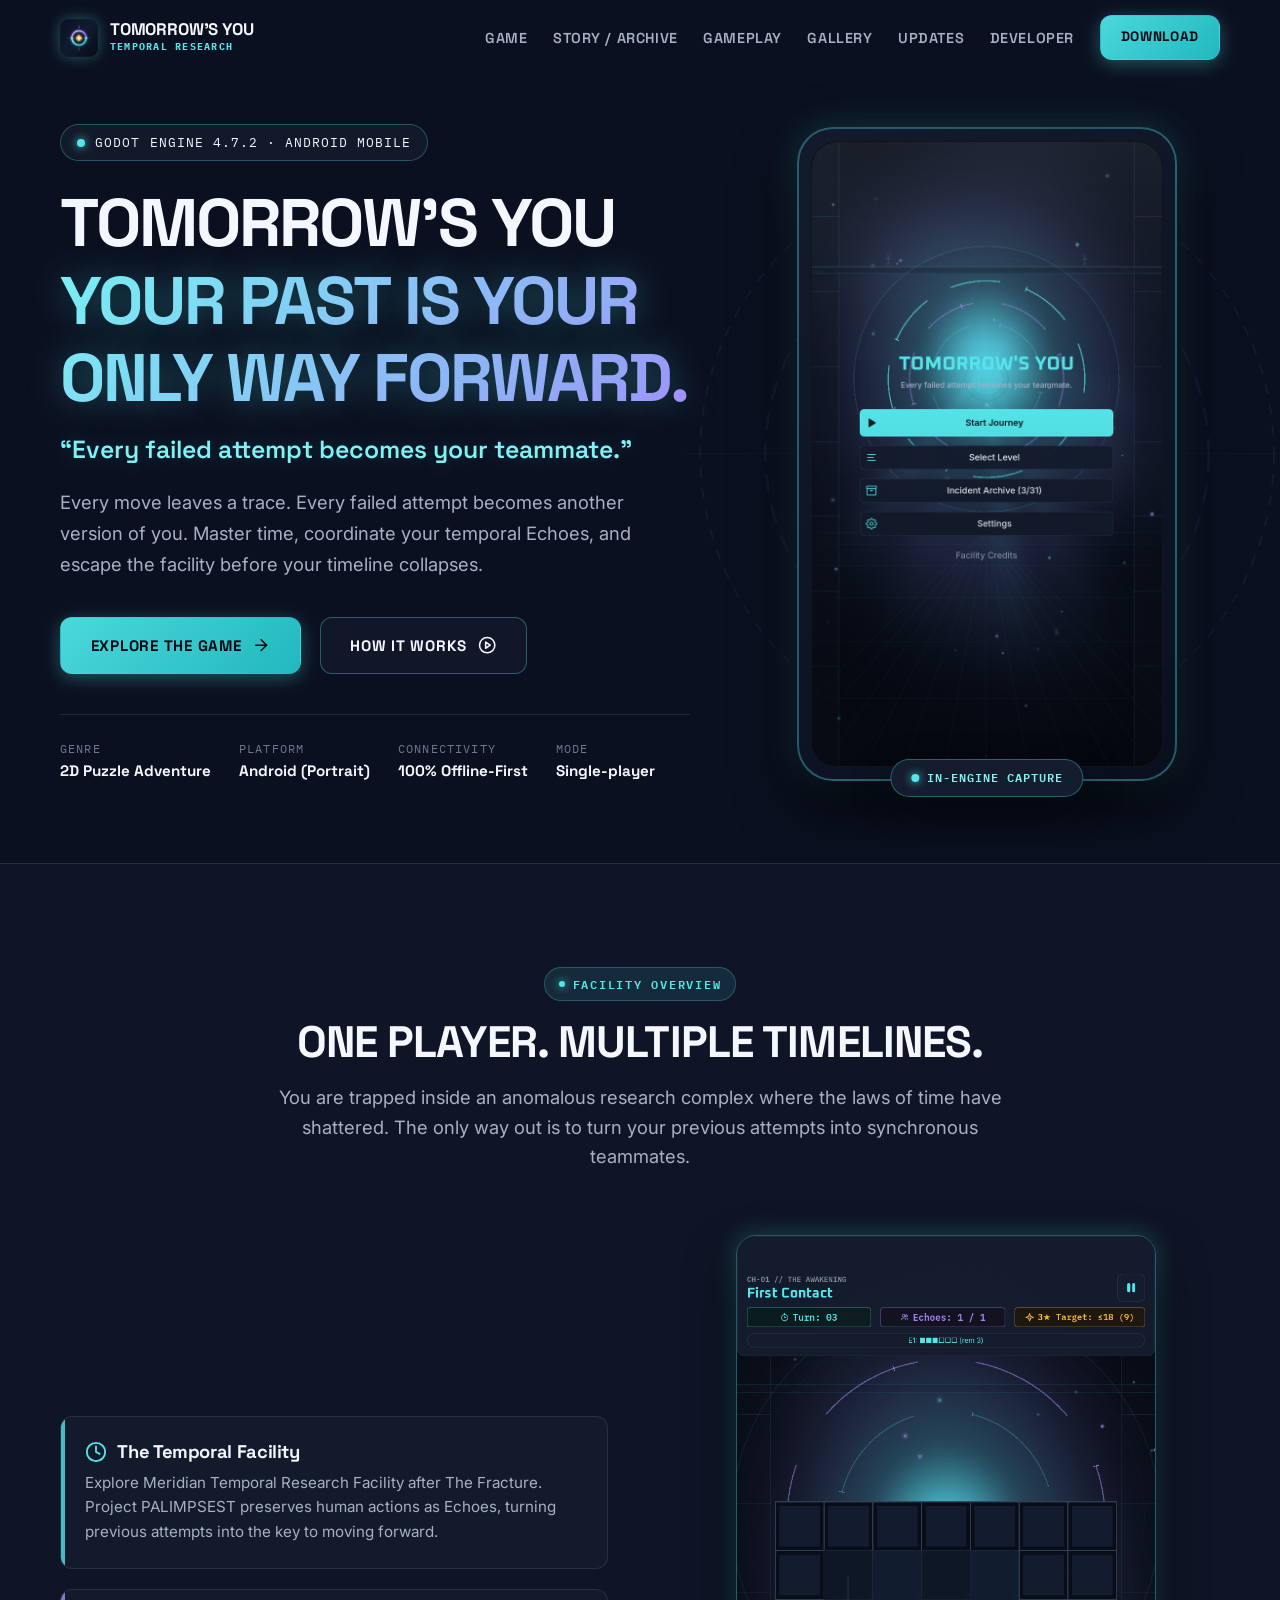
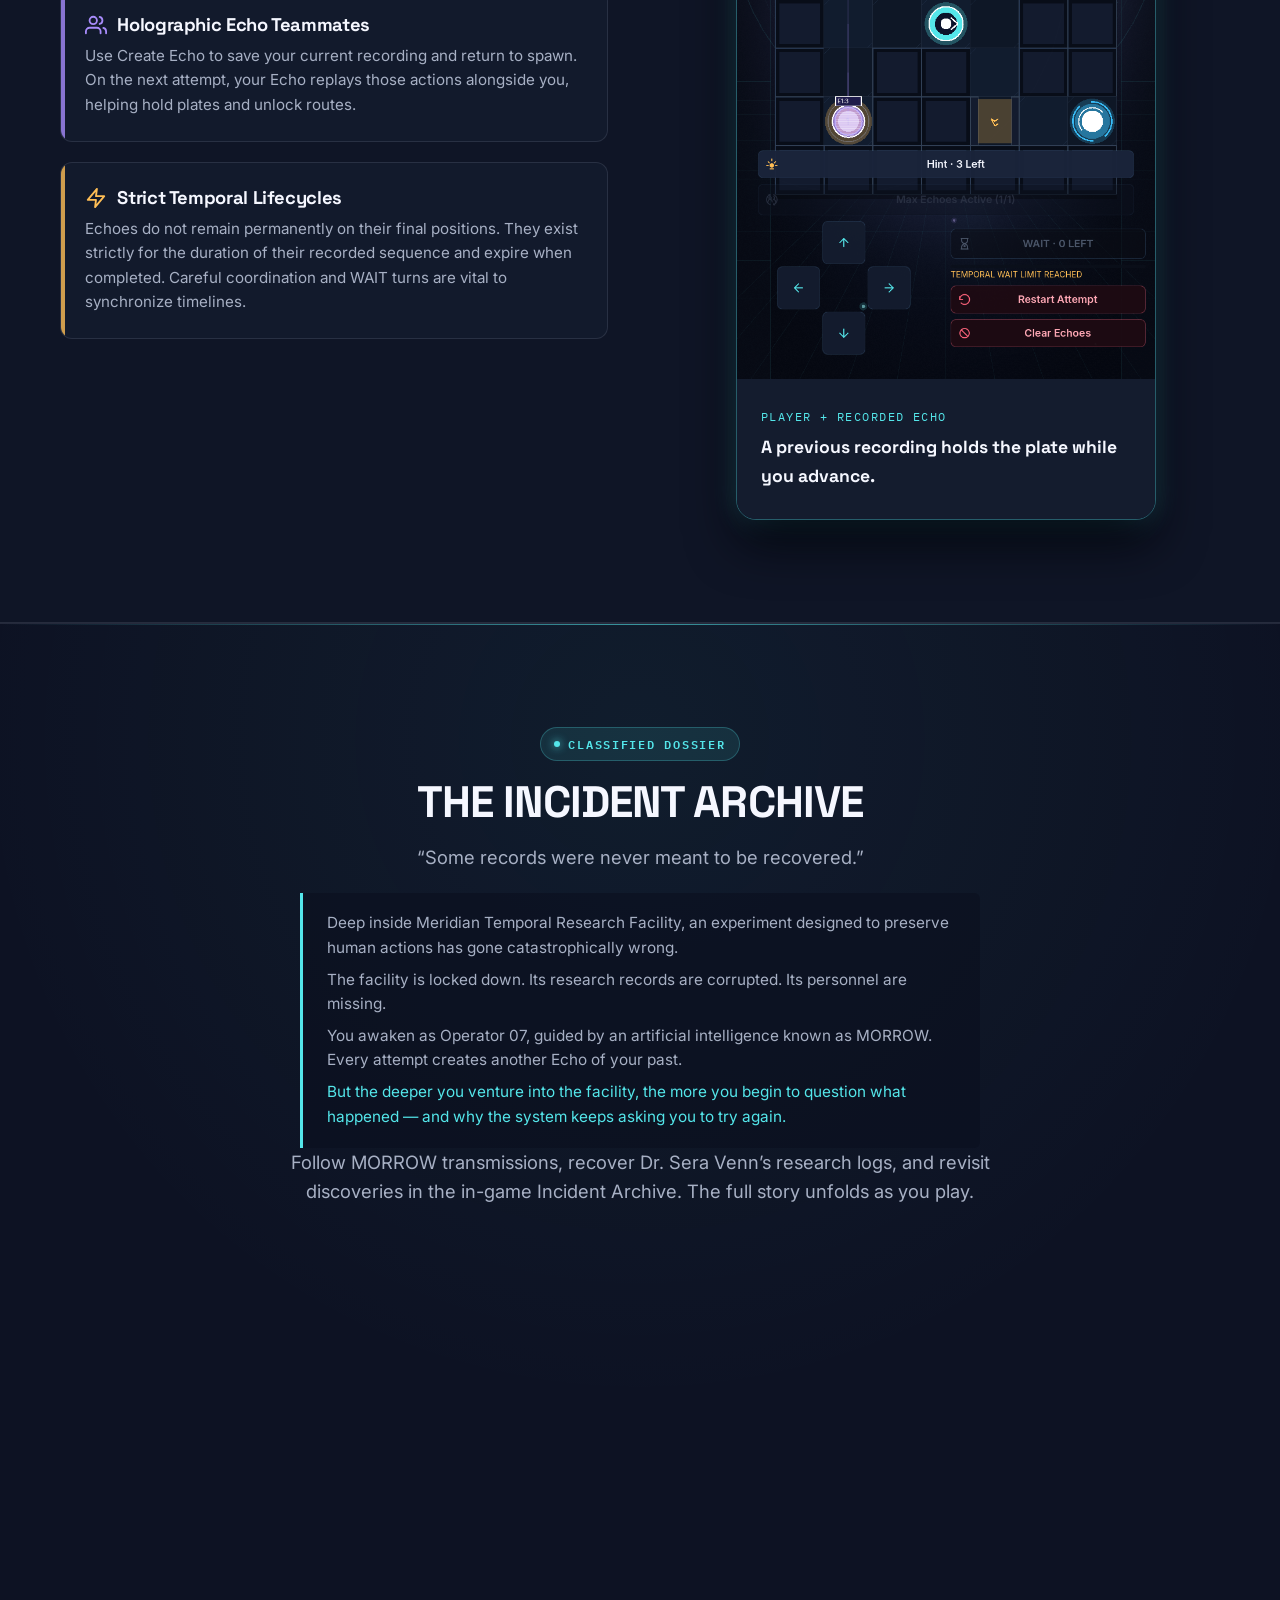
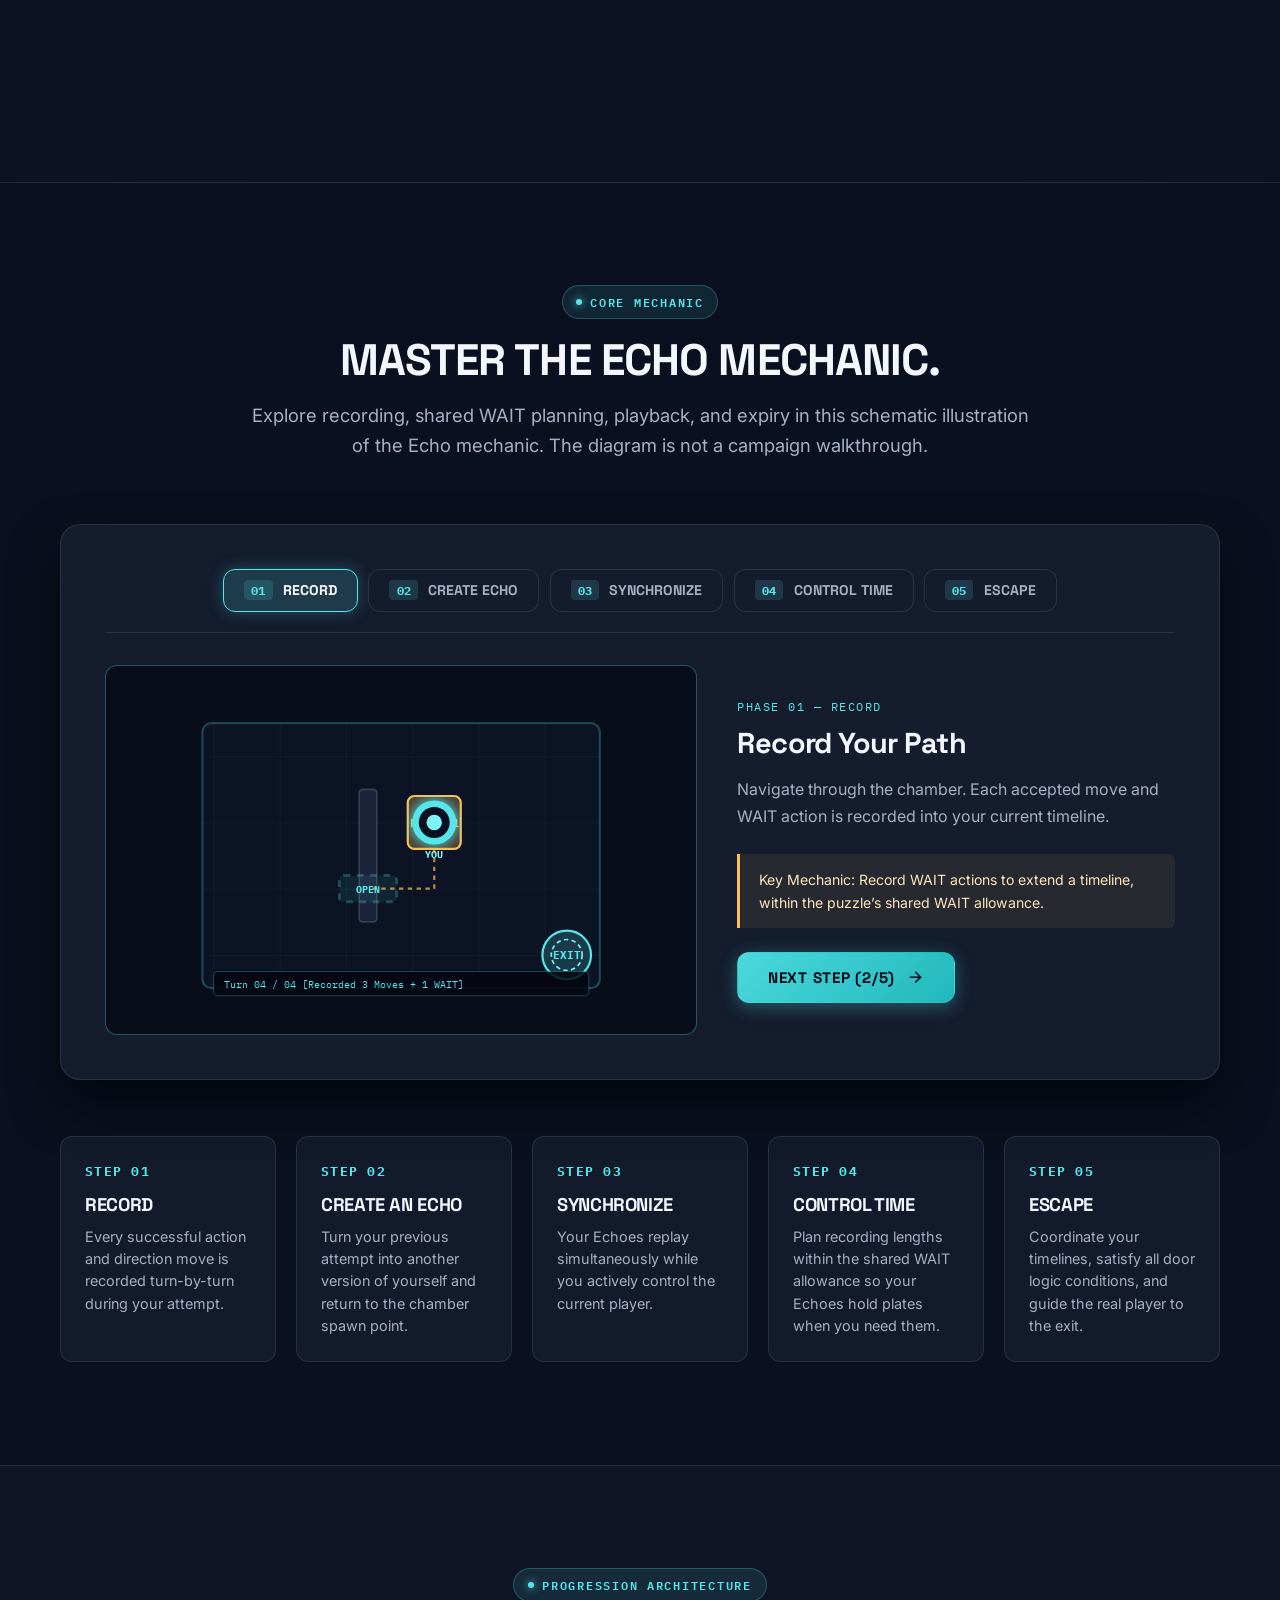
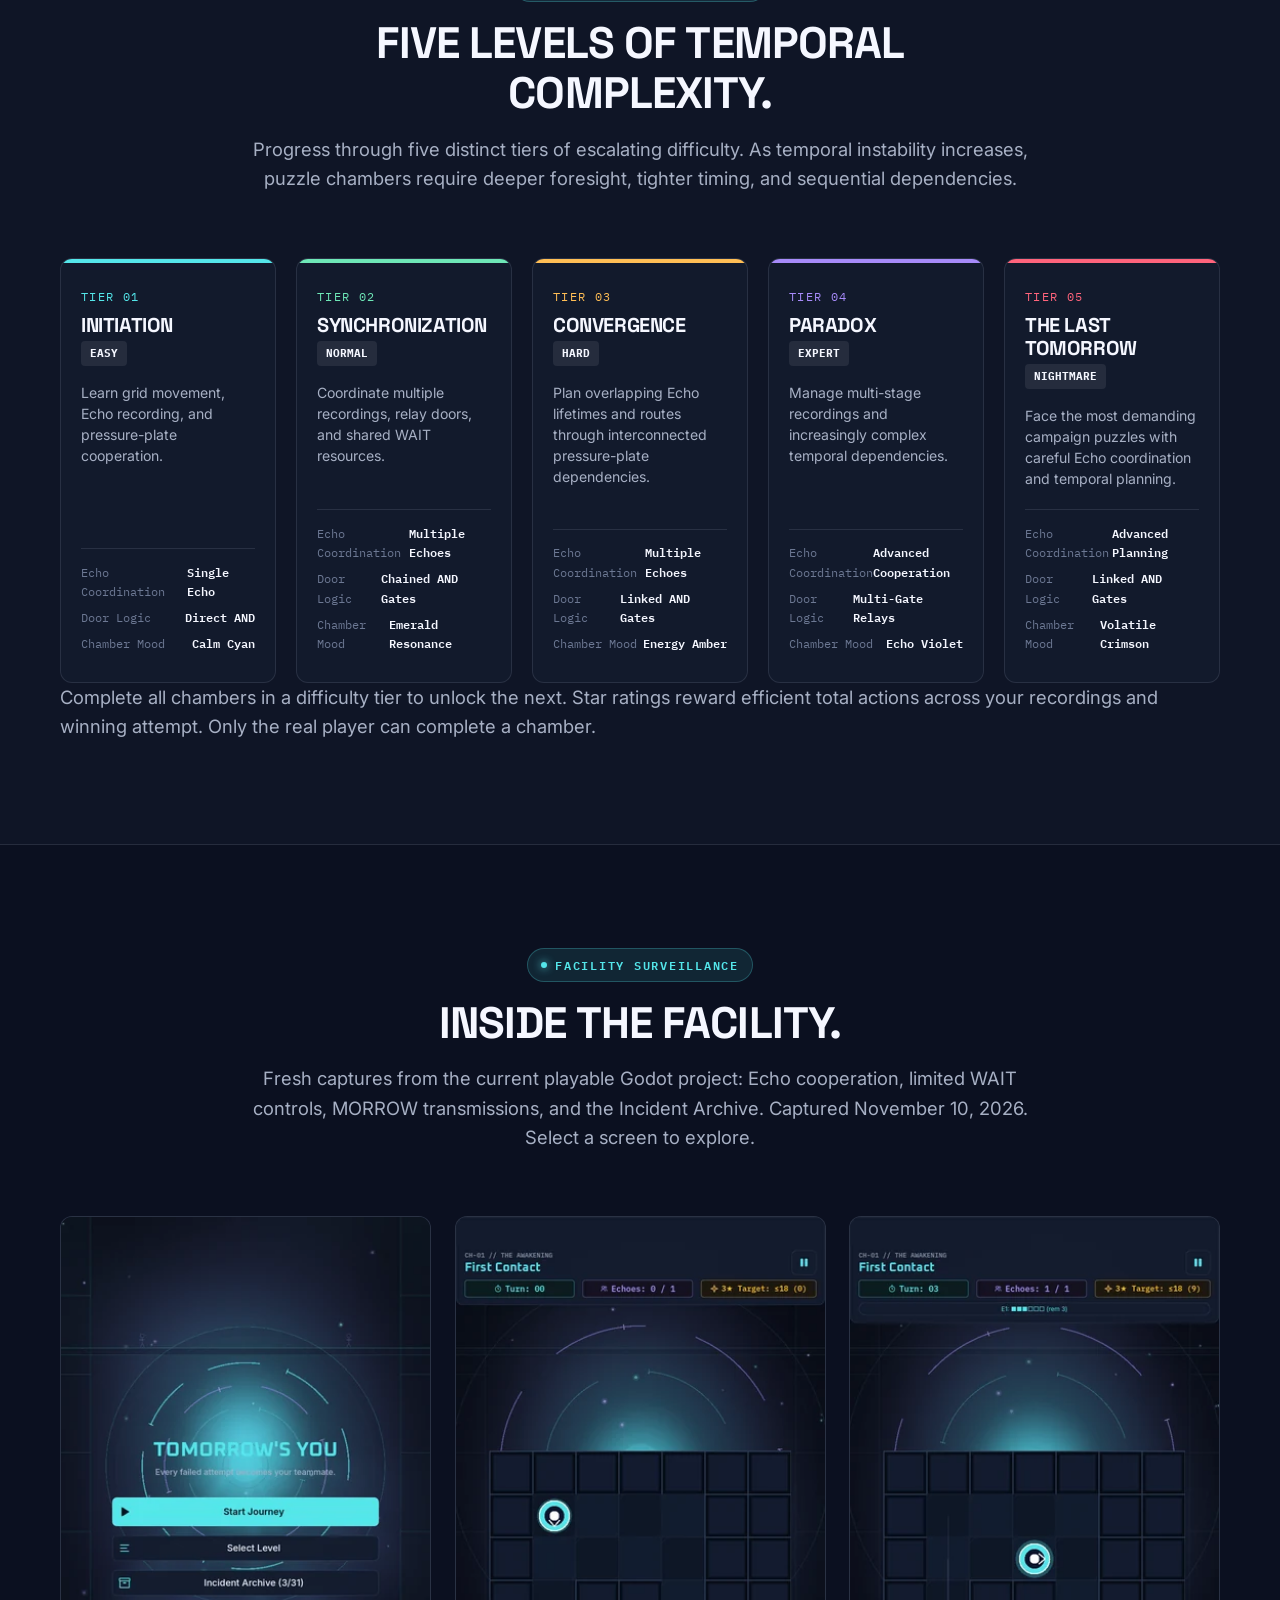
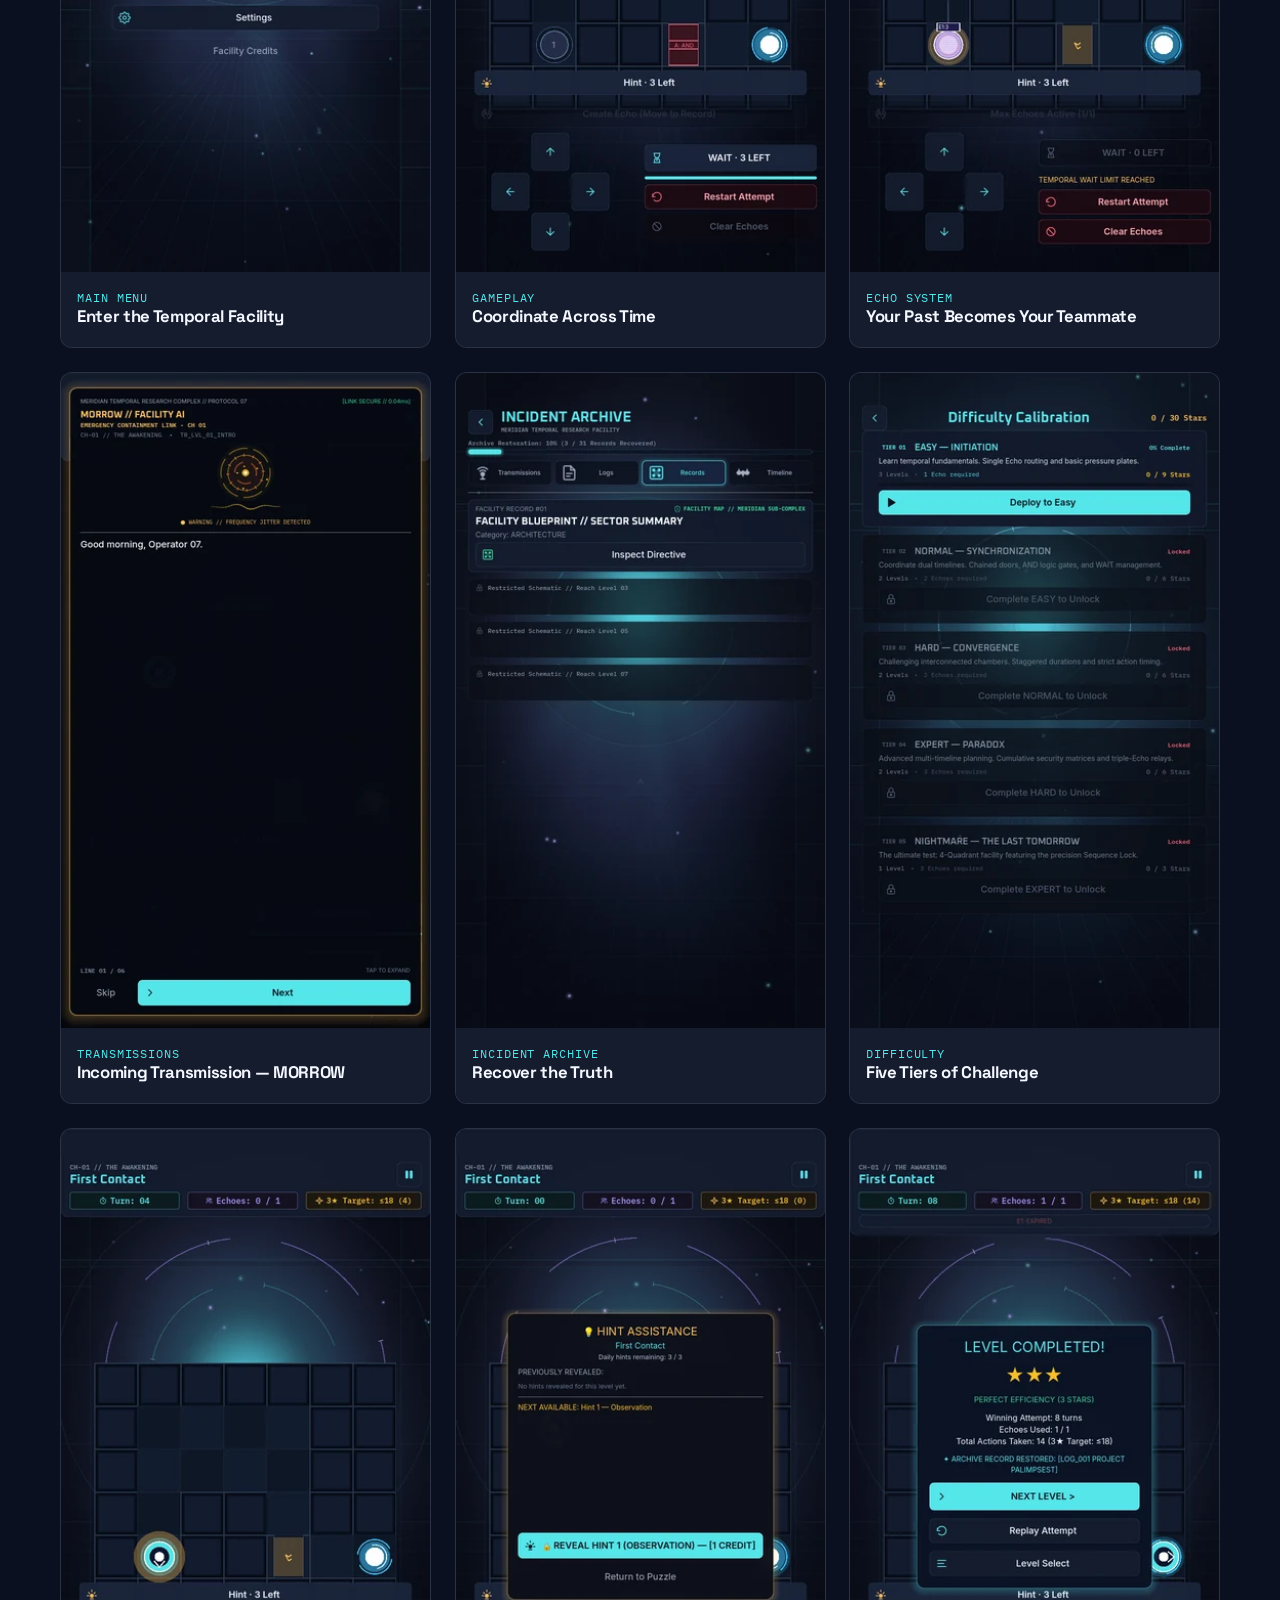
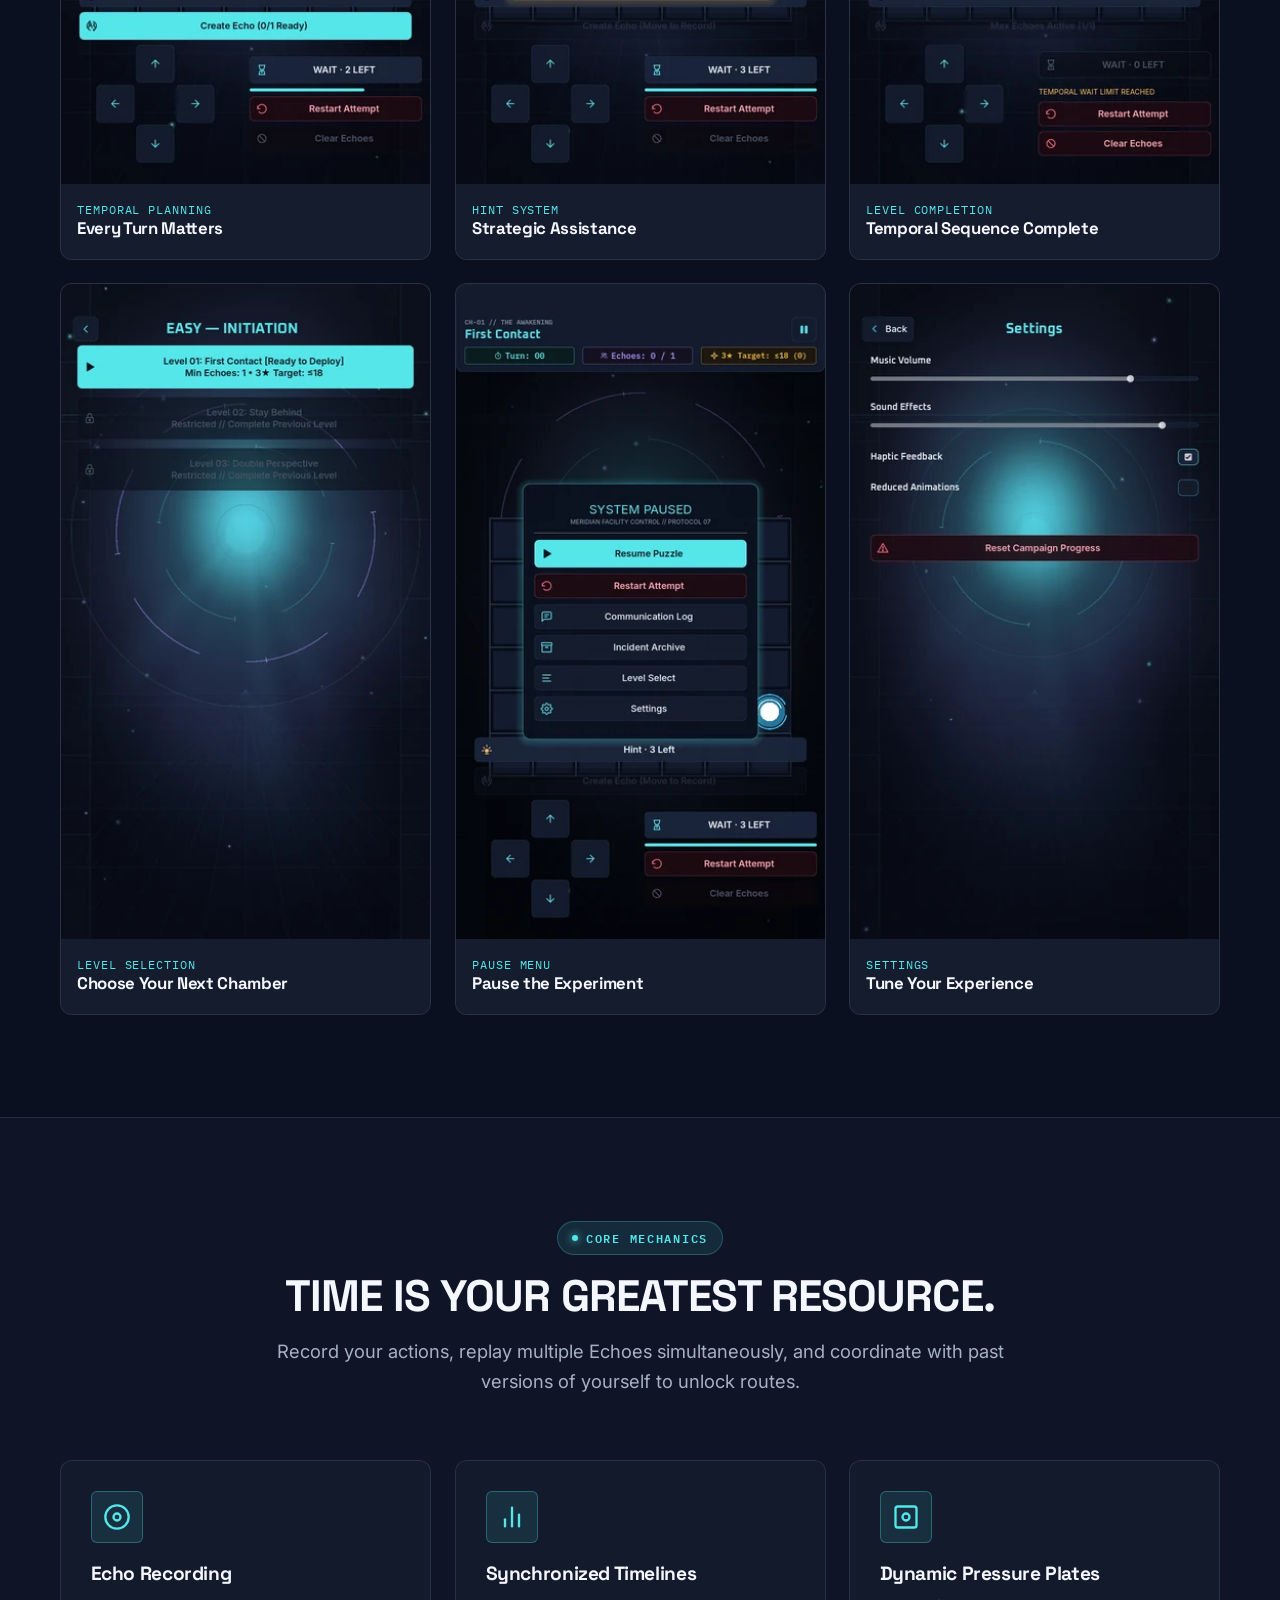
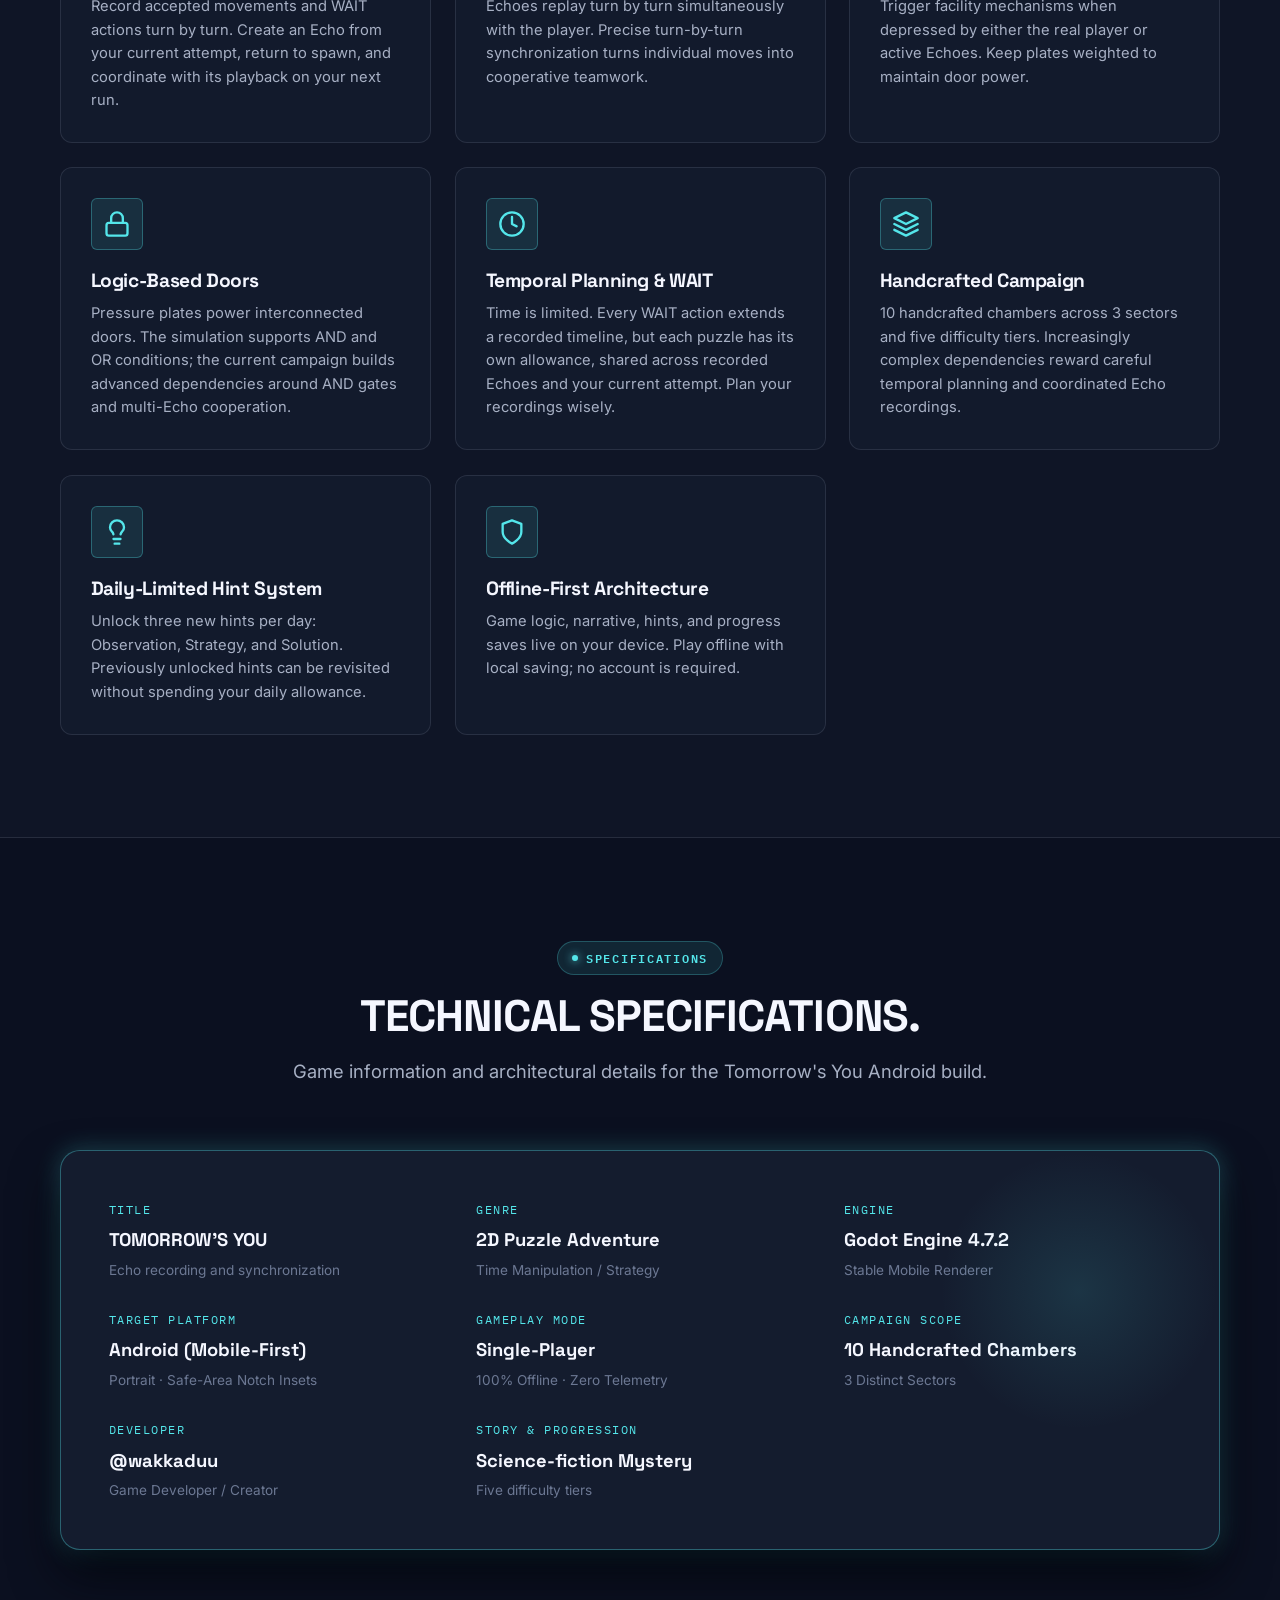
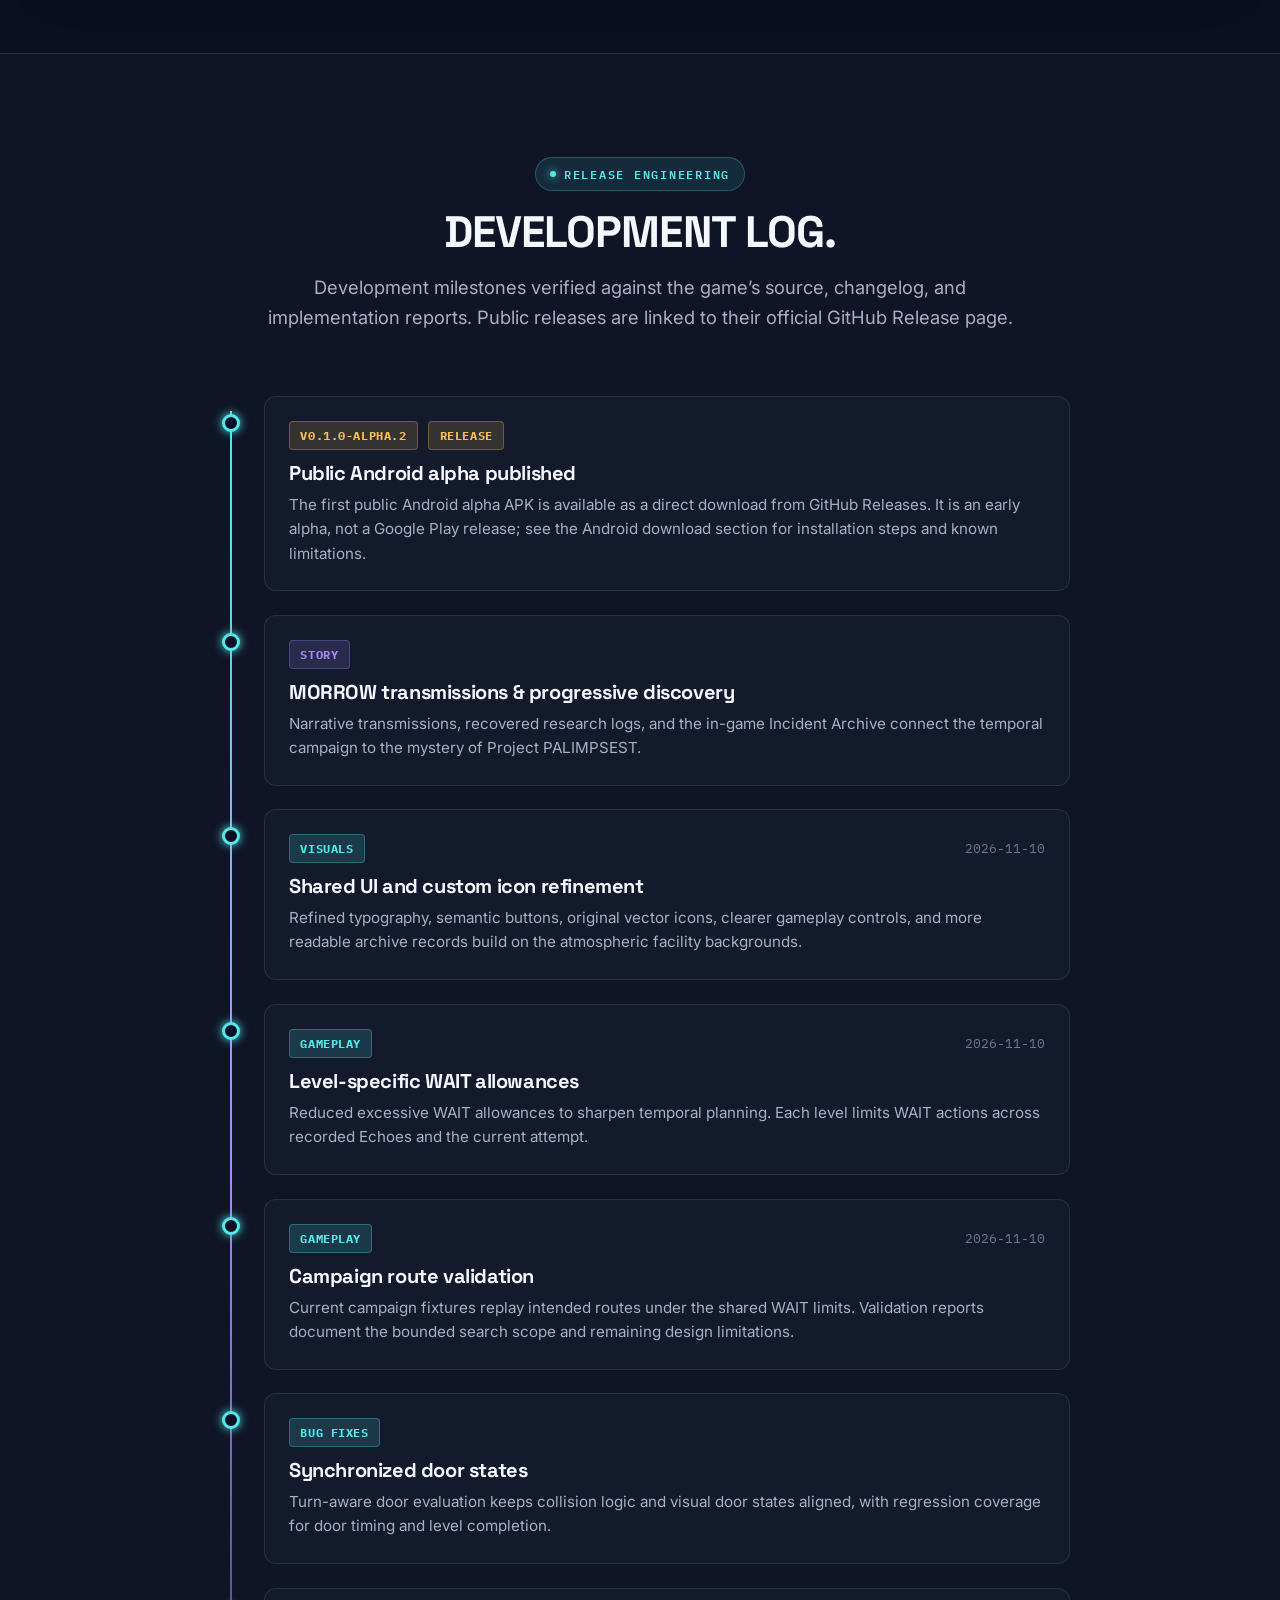
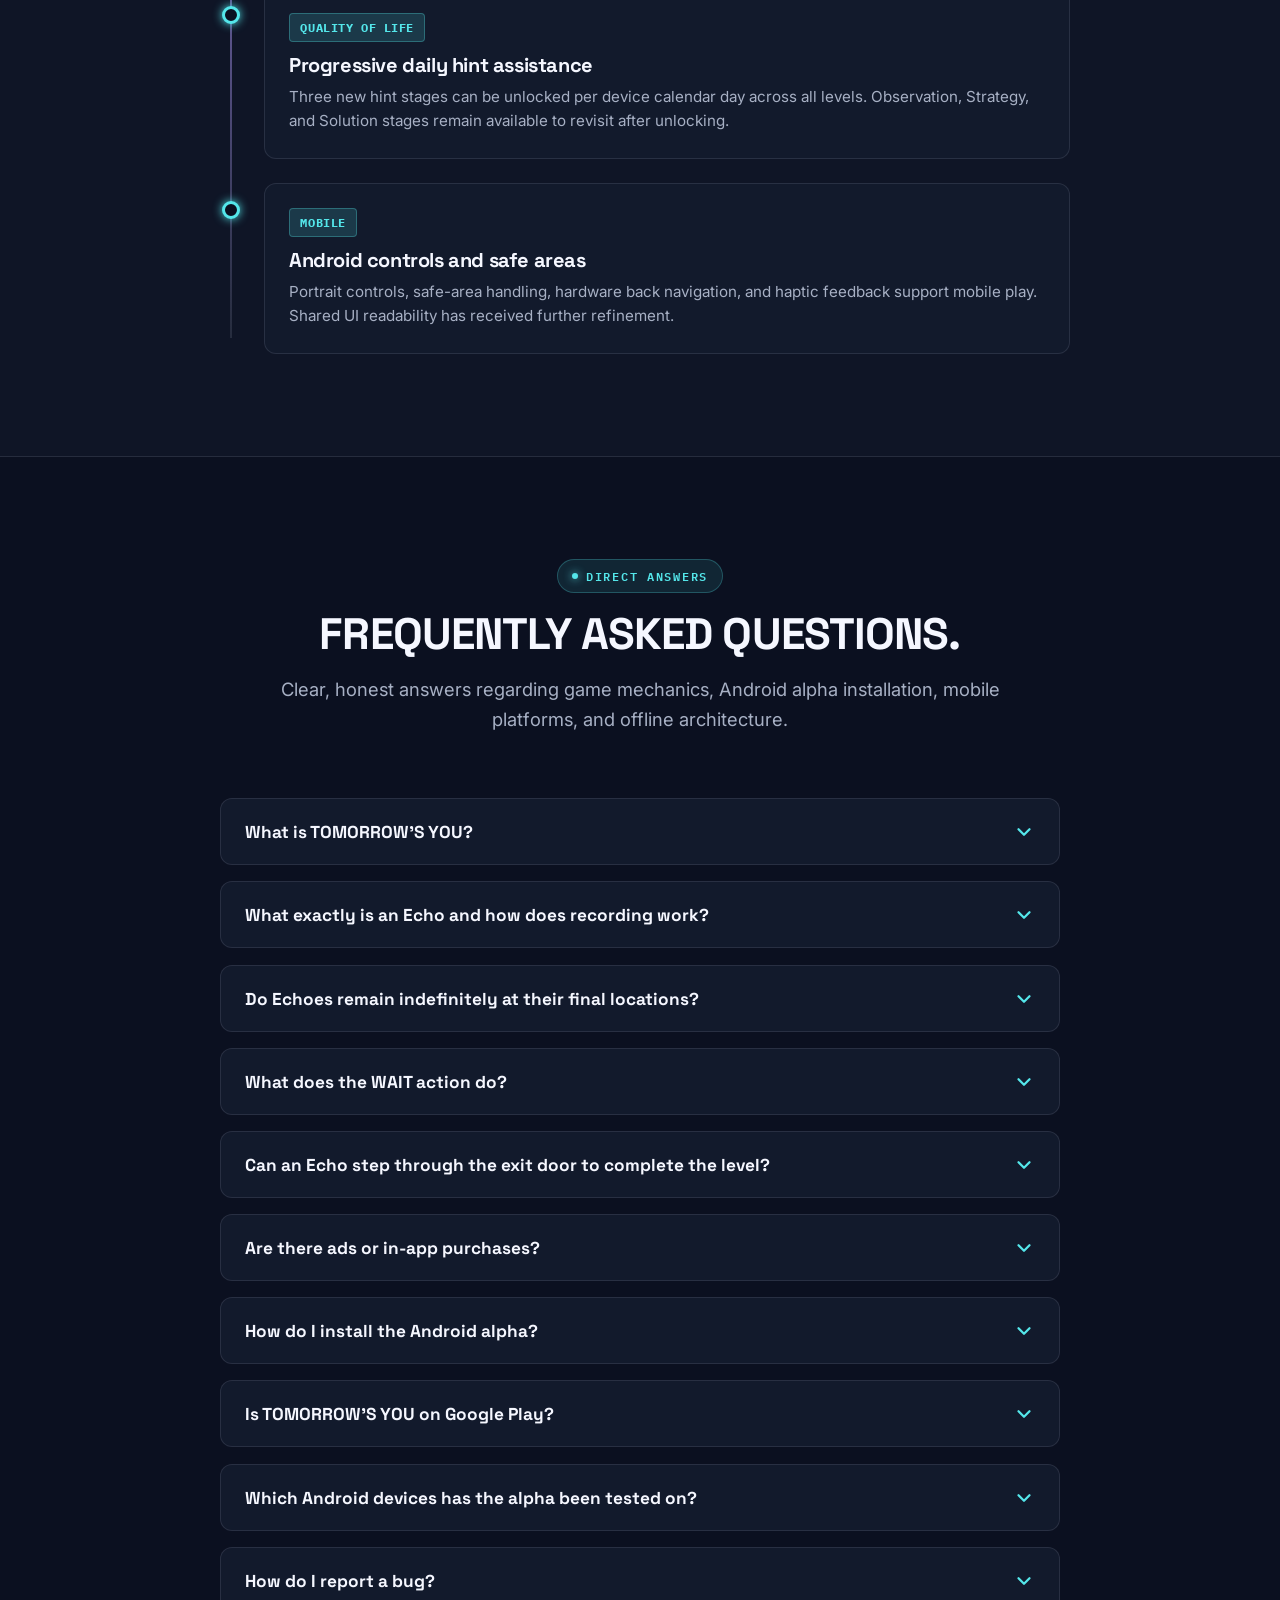
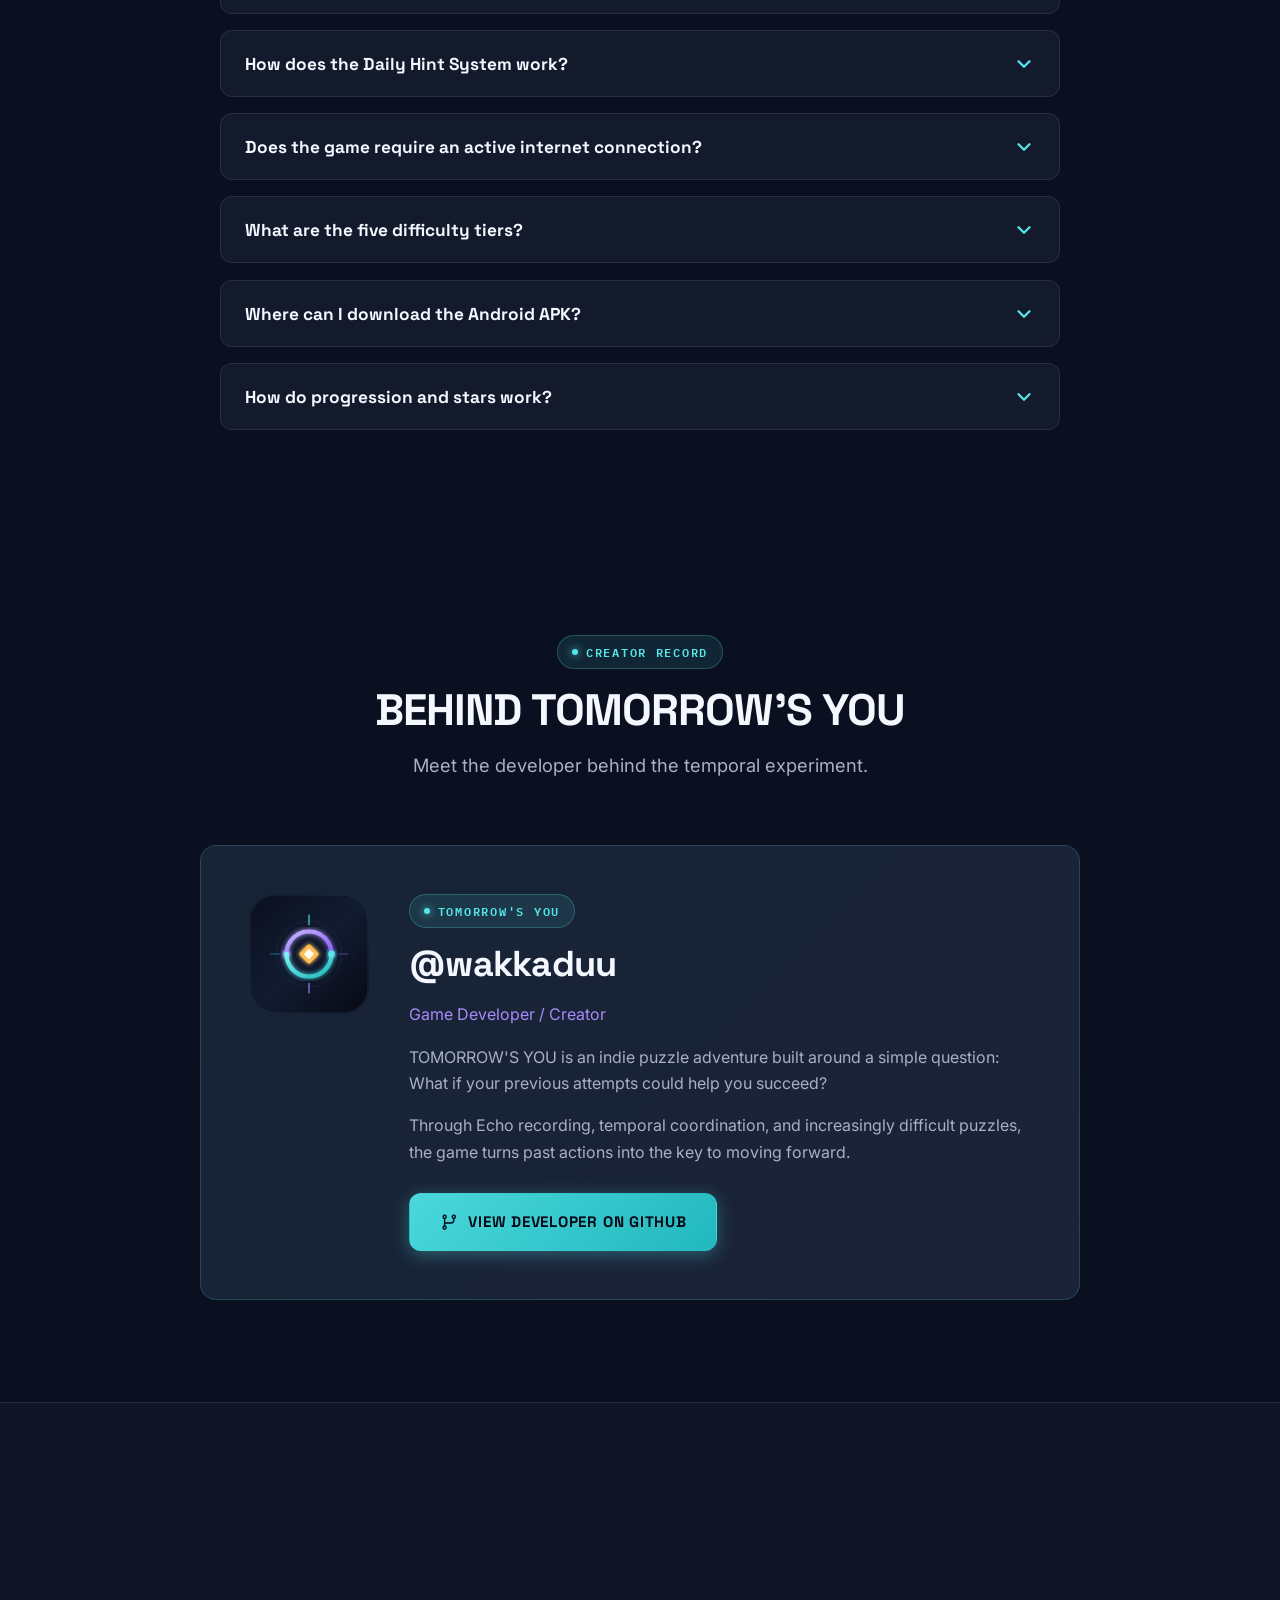
==== commit c35a85c0: "fix: polish public alpha website and accessibility Co-Authored-By: Claude Haiku 5.5 <noreply@anthrop" ====
--- a/index.html
+++ b/index.html
@@ -787,7 +787,7 @@
             A public Android alpha is available as a direct APK download from GitHub Releases.
           </p>
 
-          <div class="download-version-grid" aria-label="Release details">
+          <div class="download-version-grid" role="group" aria-label="Release details">
             <div class="download-version-item">
               <span class="download-version-item__label">Version</span>
               <strong data-release-text="displayVersion">v0.1.0-alpha.2</strong>
